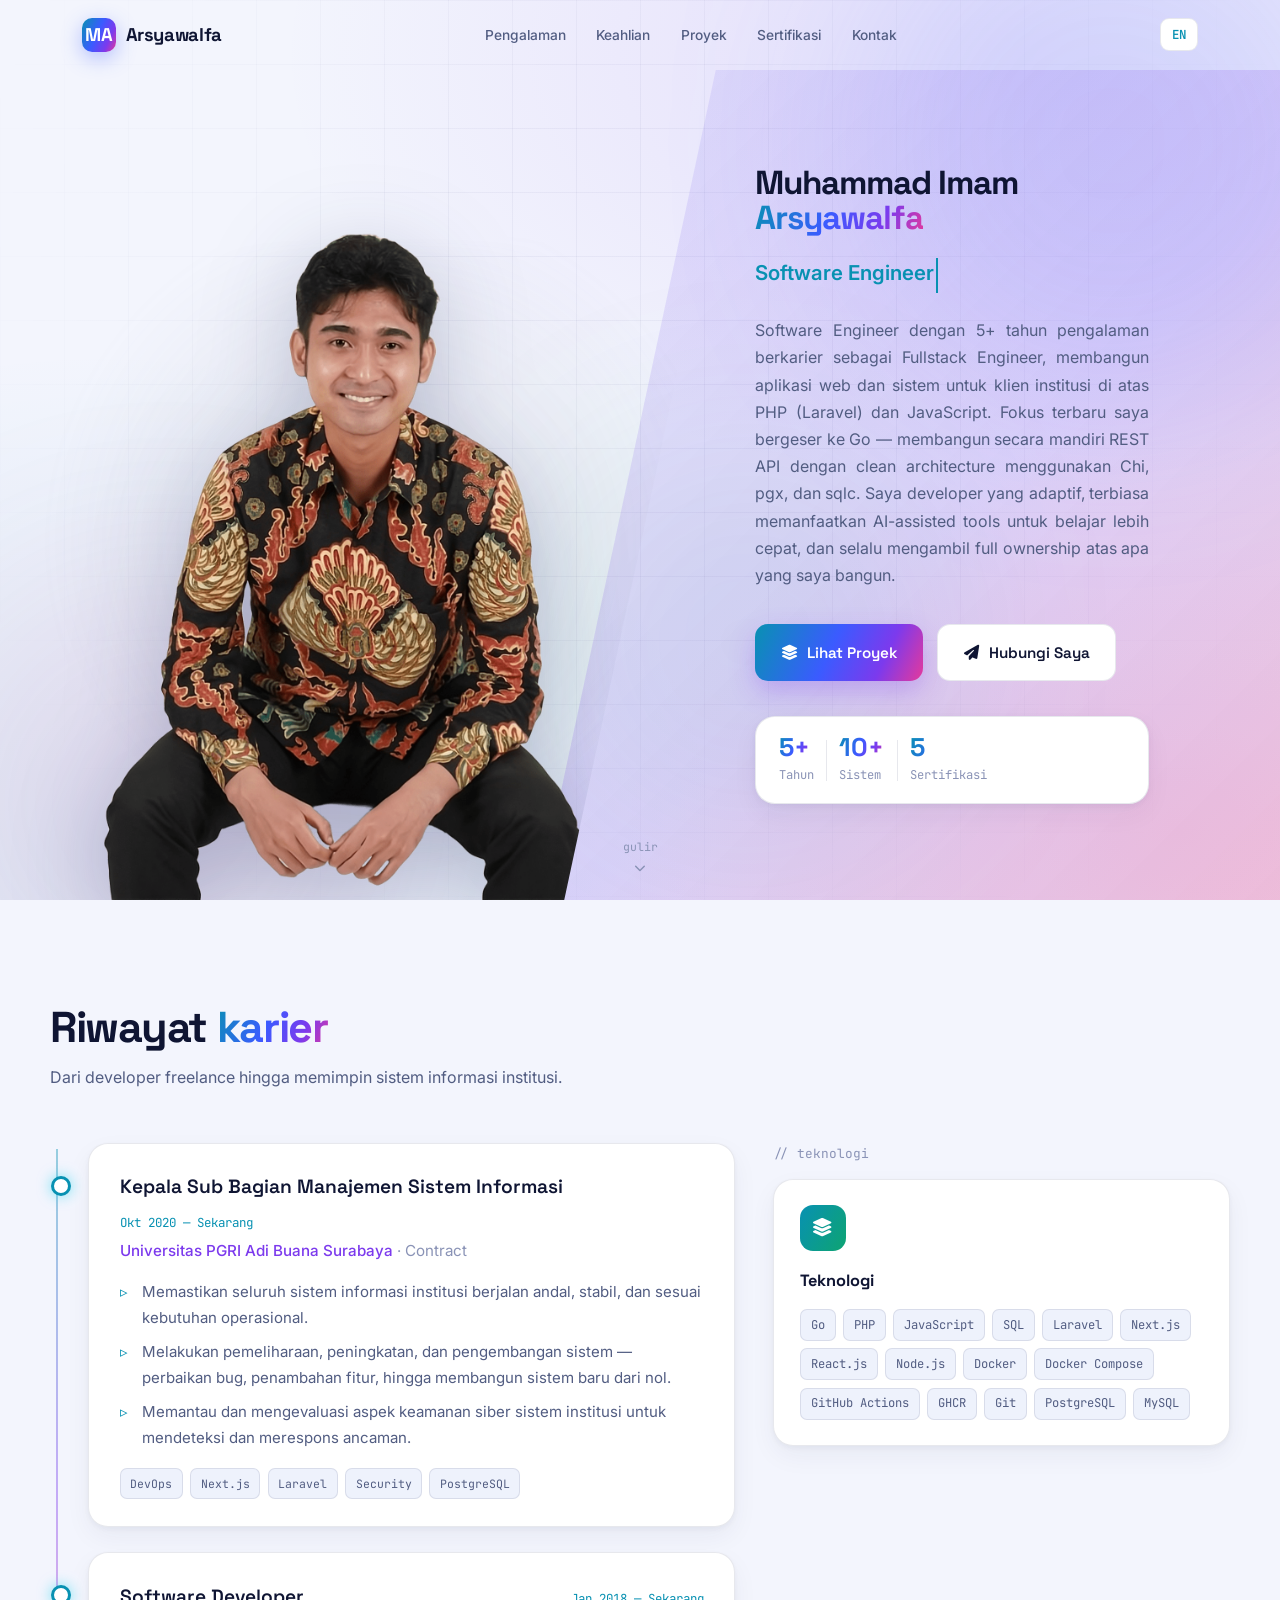
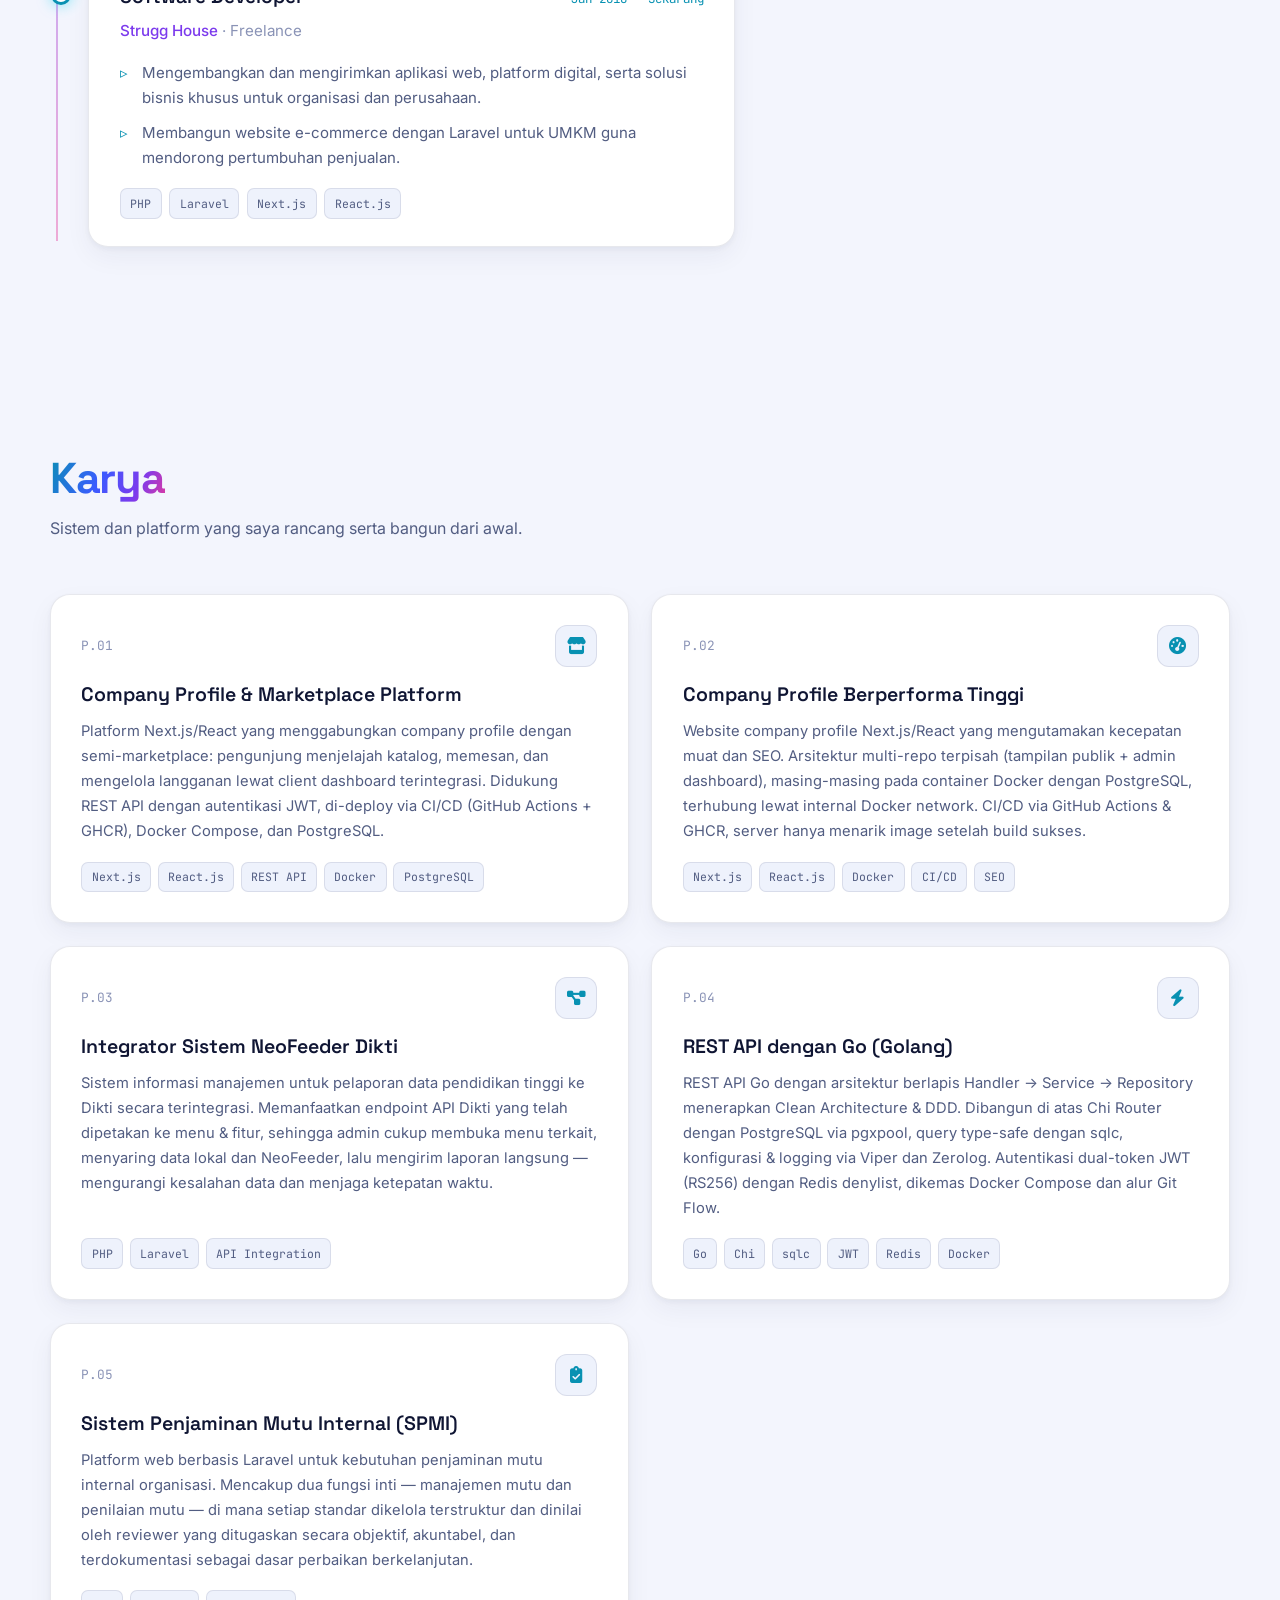
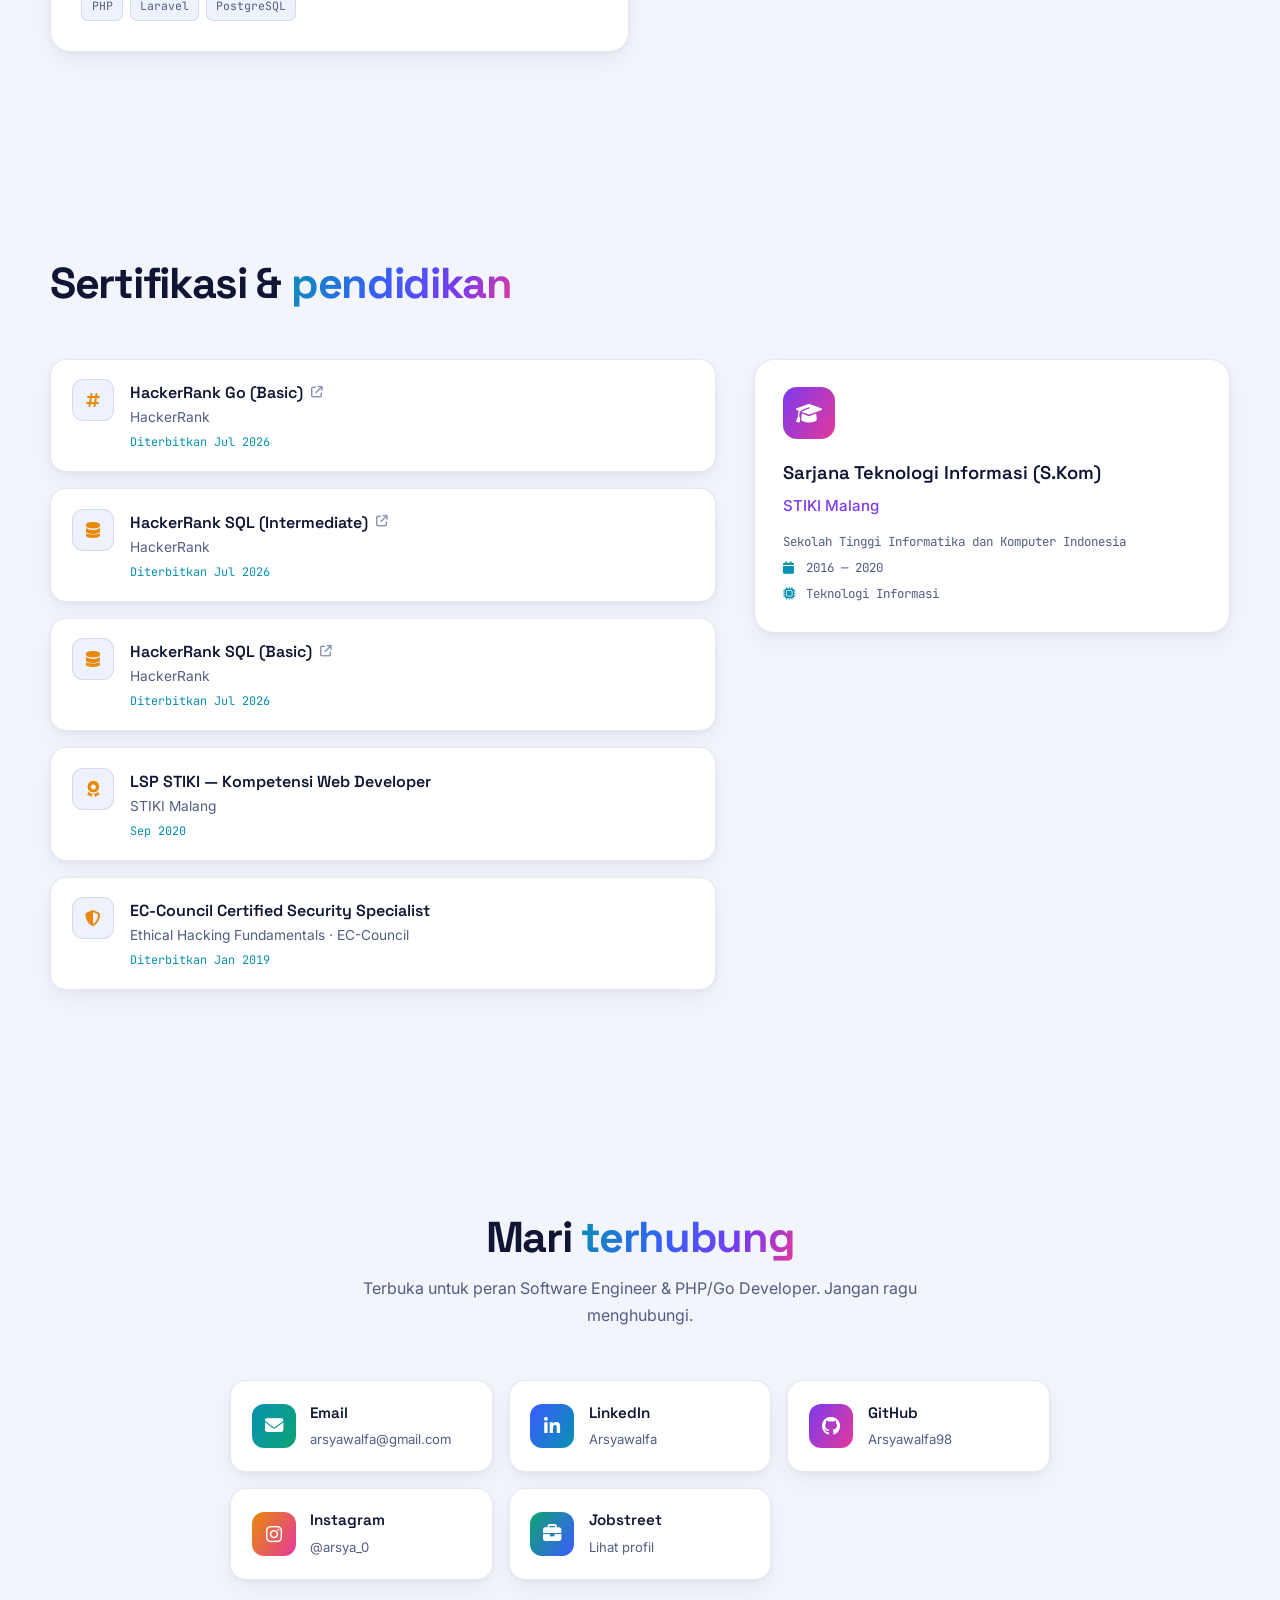
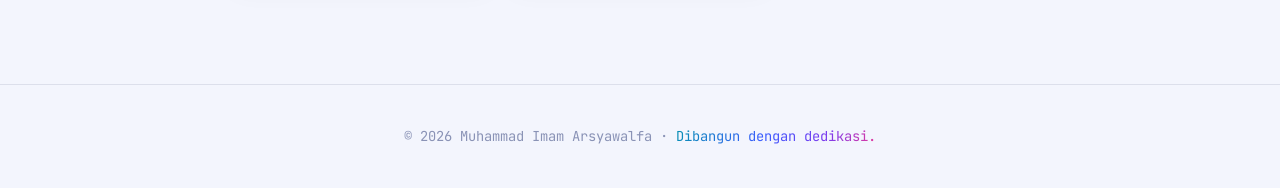
==== index.html @ f2183a97 "Ganti hero jadi diagonal choice-selector (foto/tulisan) Desktop: split diagonal statis foto kiri & t" ====
<!DOCTYPE html>
<html lang="id">
<head>
<script src="assets/js/main.js"></script>
<meta charset="UTF-8">
<meta name="viewport" content="width=device-width, initial-scale=1.0">
<title>Muhammad Imam Arsyawalfa — Software Engineer</title>
<meta name="description" content="Muhammad Imam Arsyawalfa — Software Engineer. Building scalable web applications with Go, Laravel, and Next.js.">
<link rel="preconnect" href="https://fonts.googleapis.com">
<link rel="preconnect" href="https://fonts.gstatic.com" crossorigin>
<link href="https://fonts.googleapis.com/css2?family=Space+Grotesk:wght@400;500;600;700&family=Inter:wght@300;400;500;600;700&family=JetBrains+Mono:wght@400;500;600&display=swap" rel="stylesheet">
<link href="https://cdnjs.cloudflare.com/ajax/libs/font-awesome/6.4.0/css/all.min.css" rel="stylesheet">
<link rel="stylesheet" href="assets/css/style.css">
</head>
<body>
<div class="aurora"><div class="blob a"></div><div class="blob b"></div><div class="blob c"></div></div>
<div class="grid-lines"></div>
<div class="progress" id="progress"></div>

<!-- NAV -->
<nav id="nav">
  <div class="nav-in">
    <a href="#home" class="brand"><span class="mark">MA</span>Arsyawalfa</a>
    <ul class="nav-links" id="navLinks">
      <li><a href="#experience" data-id="Pengalaman" data-en="Experience">Pengalaman</a></li>
      <li><a href="#skills" data-id="Keahlian" data-en="Skills">Keahlian</a></li>
      <li><a href="#projects" data-id="Proyek" data-en="Projects">Proyek</a></li>
      <li><a href="#certs" data-id="Sertifikasi" data-en="Certifications">Sertifikasi</a></li>
      <li><a href="#contact" data-id="Kontak" data-en="Contact">Kontak</a></li>
    </ul>
    <div class="nav-cta">
      <button class="lang" id="langBtn">EN</button>
      <button class="burger" id="burger"><span></span><span></span><span></span></button>
    </div>
  </div>
</nav>

<!-- HERO -->
<header class="hero" id="home">
  <div class="hero-selector" id="heroSelector">
    <section class="hero-choice hero-choice-a" data-index="0" tabindex="0" aria-label="Foto profil">
      <span class="hero-spot" aria-hidden="true"></span>
      <div class="hero-choice-content hero-choice-content--photo">
        <img src="assets/img/Display(3).png" alt="Muhammad Imam Arsyawalfa">
      </div>
      <span class="hero-corner-label" aria-hidden="true"><i class="fas fa-image"></i></span>
    </section>
    <section class="hero-choice hero-choice-b" data-index="1" tabindex="0" aria-label="Tentang saya">
      <div class="hero-choice-content">
        <h1>Muhammad Imam <span class="g">Arsyawalfa</span></h1>
        <div class="role-line"><span id="typed" class="typed"></span><span class="caret">&nbsp;</span></div>
        <p class="hero-desc" data-id="Software Engineer dengan 5+ tahun pengalaman berkarier sebagai Fullstack Engineer, membangun aplikasi web dan sistem untuk klien institusi di atas PHP (Laravel) dan JavaScript. Fokus terbaru saya bergeser ke Go — membangun secara mandiri REST API dengan clean architecture menggunakan Chi, pgx, dan sqlc. Saya developer yang adaptif, terbiasa memanfaatkan AI-assisted tools untuk belajar lebih cepat, dan selalu mengambil full ownership atas apa yang saya bangun." data-en="Software Engineer with 5+ years building my career as a Fullstack Engineer, delivering web applications and systems for institutional clients on PHP (Laravel) and JavaScript. My recent focus has shifted toward Go — independently building REST APIs with clean architecture using Chi, pgx, and sqlc. I&#39;m an adaptable developer who uses AI-assisted tools to learn faster, and always takes full ownership of what I build.">Software Engineer dengan 5+ tahun pengalaman berkarier sebagai Fullstack Engineer, membangun aplikasi web dan sistem untuk klien institusi di atas PHP (Laravel) dan JavaScript. Fokus terbaru saya bergeser ke Go — membangun secara mandiri REST API dengan clean architecture menggunakan Chi, pgx, dan sqlc. Saya developer yang adaptif, terbiasa memanfaatkan AI-assisted tools untuk belajar lebih cepat, dan selalu mengambil full ownership atas apa yang saya bangun.</p>
        <div class="cta-row">
          <a href="#projects" class="btn btn-primary"><i class="fas fa-layer-group"></i><span data-id="Lihat Proyek" data-en="View Projects">Lihat Proyek</span></a>
          <a href="#contact" class="btn btn-ghost"><i class="fas fa-paper-plane"></i><span data-id="Hubungi Saya" data-en="Get in touch">Hubungi Saya</span></a>
        </div>
        <div class="hero-stats">
          <div class="hs"><b>5+</b><span data-id="Tahun" data-en="Years">Tahun</span></div>
          <div class="hs"><b>10+</b><span data-id="Sistem" data-en="Systems">Sistem</span></div>
          <div class="hs"><b>5</b><span data-id="Sertifikasi" data-en="Certs">Sertifikasi</span></div>
        </div>
      </div>
      <span class="hero-corner-label" aria-hidden="true"><i class="fas fa-user"></i></span>
    </section>
  </div>
  <a href="#experience" class="scroll-cue"><span data-id="gulir" data-en="scroll">gulir</span><i class="fas fa-chevron-down"></i></a>
</header>

<!-- EXPERIENCE -->
<section class="section wrap" id="experience">
  <div class="reveal">
    <!-- <span class="eyebrow" data-id="01 — Pengalaman" data-en="01 — Experience">01 — Pengalaman</span> -->
    <div class="sec-head"><h2 data-id="Riwayat <span class='g'>karier</span>" data-en="Career <span class='g'>history</span>">Riwayat <span class="g">karier</span></h2><p data-id="Dari developer freelance hingga memimpin sistem informasi institusi." data-en="From freelance developer to leading institutional information systems.">Dari developer freelance hingga memimpin sistem informasi institusi.</p></div>
  </div>
  <div class="exp-grid">
    <div class="timeline reveal">
      <div class="tl-item">
        <div class="tl-top">
          <div class="tl-role" data-id="Kepala Sub Bagian Manajemen Sistem Informasi" data-en="Head of Management Information Systems">Kepala Sub Bagian Manajemen Sistem Informasi</div>
          <div class="tl-date"><span data-id="Okt 2020" data-en="Oct 2020">Okt 2020</span> — <span data-id="Sekarang" data-en="Present">Sekarang</span></div>
        </div>
        <div class="tl-org">Universitas PGRI Adi Buana Surabaya <span class="type">· Contract</span></div>
        <ul class="tl-list">
          <li data-id="Memastikan seluruh sistem informasi institusi berjalan andal, stabil, dan sesuai kebutuhan operasional." data-en="Ensure all institutional information systems run reliably, stably, and in line with operational needs.">Memastikan seluruh sistem informasi institusi berjalan andal, stabil, dan sesuai kebutuhan operasional.</li>
          <li data-id="Melakukan pemeliharaan, peningkatan, dan pengembangan sistem — perbaikan bug, penambahan fitur, hingga membangun sistem baru dari nol." data-en="Maintain, enhance, and develop systems — bug fixing, feature additions, and building new systems from scratch.">Melakukan pemeliharaan, peningkatan, dan pengembangan sistem — perbaikan bug, penambahan fitur, hingga membangun sistem baru dari nol.</li>
          <li data-id="Memantau dan mengevaluasi aspek keamanan siber sistem institusi untuk mendeteksi dan merespons ancaman." data-en="Monitor and evaluate the cybersecurity of institutional systems to detect and respond to threats.">Memantau dan mengevaluasi aspek keamanan siber sistem institusi untuk mendeteksi dan merespons ancaman.</li>
        </ul>
        <div class="tl-tags"><span>DevOps</span><span>Next.js</span><span>Laravel</span><span>Security</span><span>PostgreSQL</span></div>
      </div>
      <div class="tl-item">
        <div class="tl-top">
          <div class="tl-role" data-id="Software Developer" data-en="Software Developer">Software Developer</div>
          <div class="tl-date">Jan 2018 — <span data-id="Sekarang" data-en="Present">Sekarang</span></div>
        </div>
        <div class="tl-org">Strugg House <span class="type">· Freelance</span></div>
        <ul class="tl-list">
          <li data-id="Mengembangkan dan mengirimkan aplikasi web, platform digital, serta solusi bisnis khusus untuk organisasi dan perusahaan." data-en="Develop and deliver web applications, digital platforms, and custom business solutions for organizations and businesses.">Mengembangkan dan mengirimkan aplikasi web, platform digital, serta solusi bisnis khusus untuk organisasi dan perusahaan.</li>
          <li data-id="Membangun website e-commerce dengan Laravel untuk UMKM guna mendorong pertumbuhan penjualan." data-en="Built an e-commerce website with Laravel for MSMEs (UMKM) to boost sales growth.">Membangun website e-commerce dengan Laravel untuk UMKM guna mendorong pertumbuhan penjualan.</li>
        </ul>
        <div class="tl-tags"><span>PHP</span><span>Laravel</span><span>Next.js</span><span>React.js</span></div>
      </div>
    </div>
    <div class="skills-col reveal" id="skills">
      <div class="focus-title mono" data-id="// teknologi" data-en="// technology">// teknologi</div>
      <div class="skill-card">
        <div class="sc-ico c1"><i class="fas fa-layer-group"></i></div>
        <h4 data-id="Teknologi" data-en="Technology">Teknologi</h4>
        <div class="items"><span>Go</span><span>PHP</span><span>JavaScript</span><span>SQL</span><span>Laravel</span><span>Next.js</span><span>React.js</span><span>Node.js</span><span>Docker</span><span>Docker Compose</span><span>GitHub Actions</span><span>GHCR</span><span>Git</span><span>PostgreSQL</span><span>MySQL</span></div>
      </div>
    </div>
  </div>
</section>

<!-- PROJECTS -->
<section class="section wrap" id="projects">
  <div class="reveal">
    <!-- <span class="eyebrow" data-id="02 — Proyek" data-en="02 — Projects">02 — Proyek</span> -->
    <div class="sec-head"><h2 data-id="<span class='g'>Karya</span>" data-en="<span class='g'>Work</span>"><span class="g">Karya</span></h2><p data-id="Sistem dan platform yang saya rancang serta bangun dari awal." data-en="Systems and platforms I've architected and built from the ground up.">Sistem dan platform yang saya rancang serta bangun dari awal.</p></div>
  </div>
  <div class="proj-grid reveal">
    <article class="proj">
      <div class="proj-head"><span class="proj-idx">P.01</span><div class="proj-ico"><i class="fas fa-store"></i></div></div>
      <h3 data-id="Company Profile &amp; Marketplace Platform" data-en="Company Profile &amp; Marketplace Platform">Company Profile &amp; Marketplace Platform</h3>
      <p data-id="Platform Next.js/React yang menggabungkan company profile dengan semi-marketplace: pengunjung menjelajah katalog, memesan, dan mengelola langganan lewat client dashboard terintegrasi. Didukung REST API dengan autentikasi JWT, di-deploy via CI/CD (GitHub Actions + GHCR), Docker Compose, dan PostgreSQL." data-en="A Next.js/React platform blending a company profile with a semi-marketplace: visitors browse catalogs, place orders, and manage subscriptions via an integrated client dashboard. Powered by a REST API with JWT auth, deployed through CI/CD (GitHub Actions + GHCR), Docker Compose, and PostgreSQL.">Platform Next.js/React yang menggabungkan company profile dengan semi-marketplace: pengunjung menjelajah katalog, memesan, dan mengelola langganan lewat client dashboard terintegrasi. Didukung REST API dengan autentikasi JWT, di-deploy via CI/CD (GitHub Actions + GHCR), Docker Compose, dan PostgreSQL.</p>
      <div class="proj-tags"><span>Next.js</span><span>React.js</span><span>REST API</span><span>Docker</span><span>PostgreSQL</span></div>
    </article>
    <article class="proj">
      <div class="proj-head"><span class="proj-idx">P.02</span><div class="proj-ico"><i class="fas fa-gauge-high"></i></div></div>
      <h3 data-id="Company Profile Berperforma Tinggi" data-en="High-Performance Company Profile">Company Profile Berperforma Tinggi</h3>
      <p data-id="Website company profile Next.js/React yang mengutamakan kecepatan muat dan SEO. Arsitektur multi-repo terpisah (tampilan publik + admin dashboard), masing-masing pada container Docker dengan PostgreSQL, terhubung lewat internal Docker network. CI/CD via GitHub Actions & GHCR, server hanya menarik image setelah build sukses." data-en="A Next.js/React company profile focused on load speed and SEO. A decoupled multi-repo architecture (public site + admin dashboard), each on its own Docker container with PostgreSQL, linked through an internal Docker network. CI/CD via GitHub Actions & GHCR — the server only pulls the image once the build succeeds.">Website company profile Next.js/React yang mengutamakan kecepatan muat dan SEO. Arsitektur multi-repo terpisah (tampilan publik + admin dashboard), masing-masing pada container Docker dengan PostgreSQL, terhubung lewat internal Docker network. CI/CD via GitHub Actions & GHCR, server hanya menarik image setelah build sukses.</p>
      <div class="proj-tags"><span>Next.js</span><span>React.js</span><span>Docker</span><span>CI/CD</span><span>SEO</span></div>
    </article>
    <article class="proj">
      <div class="proj-head"><span class="proj-idx">P.03</span><div class="proj-ico"><i class="fas fa-diagram-project"></i></div></div>
      <h3 data-id="Integrator Sistem NeoFeeder Dikti" data-en="NeoFeeder Dikti Integrator System">Integrator Sistem NeoFeeder Dikti</h3>
      <p data-id="Sistem informasi manajemen untuk pelaporan data pendidikan tinggi ke Dikti secara terintegrasi. Memanfaatkan endpoint API Dikti yang telah dipetakan ke menu & fitur, sehingga admin cukup membuka menu terkait, menyaring data lokal dan NeoFeeder, lalu mengirim laporan langsung — mengurangi kesalahan data dan menjaga ketepatan waktu." data-en="A management information system for reporting higher-education data to Dikti in an integrated way. It maps Dikti's API endpoints to menus & features, so admins simply open the relevant menu, filter local and NeoFeeder data, and submit reports directly — reducing data errors and keeping submissions on time.">Sistem informasi manajemen untuk pelaporan data pendidikan tinggi ke Dikti secara terintegrasi. Memanfaatkan endpoint API Dikti yang telah dipetakan ke menu & fitur, sehingga admin cukup membuka menu terkait, menyaring data lokal dan NeoFeeder, lalu mengirim laporan langsung — mengurangi kesalahan data dan menjaga ketepatan waktu.</p>
      <div class="proj-tags"><span>PHP</span><span>Laravel</span><span>API Integration</span></div>
    </article>
    <article class="proj">
      <div class="proj-head"><span class="proj-idx">P.04</span><div class="proj-ico"><i class="fas fa-bolt"></i></div></div>
      <h3 data-id="REST API dengan Go (Golang)" data-en="Go REST API — Clean Architecture">REST API dengan Go (Golang)</h3>
      <p data-id="REST API Go dengan arsitektur berlapis Handler → Service → Repository menerapkan Clean Architecture & DDD. Dibangun di atas Chi Router dengan PostgreSQL via pgxpool, query type-safe dengan sqlc, konfigurasi & logging via Viper dan Zerolog. Autentikasi dual-token JWT (RS256) dengan Redis denylist, dikemas Docker Compose dan alur Git Flow." data-en="A Go REST API with a layered Handler → Service → Repository design applying Clean Architecture & DDD. Built on Chi Router with PostgreSQL via pgxpool, type-safe queries with sqlc, config & logging through Viper and Zerolog. Dual-token JWT (RS256) auth with a Redis denylist, containerized with Docker Compose and a structured Git Flow.">REST API Go dengan arsitektur berlapis Handler → Service → Repository menerapkan Clean Architecture & DDD. Dibangun di atas Chi Router dengan PostgreSQL via pgxpool, query type-safe dengan sqlc, konfigurasi & logging via Viper dan Zerolog. Autentikasi dual-token JWT (RS256) dengan Redis denylist, dikemas Docker Compose dan alur Git Flow.</p>
      <div class="proj-tags"><span>Go</span><span>Chi</span><span>sqlc</span><span>JWT</span><span>Redis</span><span>Docker</span></div>
    </article>
    <article class="proj">
      <div class="proj-head"><span class="proj-idx">P.05</span><div class="proj-ico"><i class="fas fa-clipboard-check"></i></div></div>
      <h3 data-id="Sistem Penjaminan Mutu Internal (SPMI)" data-en="Internal Quality Assurance System">Sistem Penjaminan Mutu Internal (SPMI)</h3>
      <p data-id="Platform web berbasis Laravel untuk kebutuhan penjaminan mutu internal organisasi. Mencakup dua fungsi inti — manajemen mutu dan penilaian mutu — di mana setiap standar dikelola terstruktur dan dinilai oleh reviewer yang ditugaskan secara objektif, akuntabel, dan terdokumentasi sebagai dasar perbaikan berkelanjutan." data-en="A Laravel web platform for internal quality assurance within an organization. It covers two core functions — quality management and quality assessment — where each standard is managed in a structured way and scored by assigned reviewers objectively, accountably, and with full documentation as a basis for continuous improvement.">Platform web berbasis Laravel untuk kebutuhan penjaminan mutu internal organisasi. Mencakup dua fungsi inti — manajemen mutu dan penilaian mutu — di mana setiap standar dikelola terstruktur dan dinilai oleh reviewer yang ditugaskan secara objektif, akuntabel, dan terdokumentasi sebagai dasar perbaikan berkelanjutan.</p>
      <div class="proj-tags"><span>PHP</span><span>Laravel</span><span>PostgreSQL</span></div>
    </article>
  </div>
</section>

<!-- CERTS + EDUCATION -->
<section class="section wrap" id="certs">
  <div class="reveal">
    <!-- <span class="eyebrow" data-id="03 — Kredensial" data-en="03 — Credentials">03 — Kredensial</span> -->
    <div class="sec-head"><h2 data-id="Sertifikasi &amp; <span class='g'>pendidikan</span>" data-en="Certifications &amp; <span class='g'>education</span>">Sertifikasi &amp; <span class="g">pendidikan</span></h2></div>
  </div>
  <div class="two-col">
    <div class="reveal">
      <a class="cert" href="https://www.hackerrank.com/certificates/ff333a0bbe60" target="_blank" rel="noopener">
        <div class="cert-ico"><i class="fas fa-hashtag"></i></div>
        <div><h4>HackerRank Go (Basic) <i class="fas fa-arrow-up-right-from-square ext"></i></h4><div class="issuer">HackerRank</div><div class="date" data-id="Diterbitkan Jul 2026" data-en="Issued Jul 2026">Diterbitkan Jul 2026</div></div>
      </a>
      <a class="cert" href="https://www.hackerrank.com/certificates/f0166dba2e8c" target="_blank" rel="noopener">
        <div class="cert-ico"><i class="fas fa-database"></i></div>
        <div><h4>HackerRank SQL (Intermediate) <i class="fas fa-arrow-up-right-from-square ext"></i></h4><div class="issuer">HackerRank</div><div class="date" data-id="Diterbitkan Jul 2026" data-en="Issued Jul 2026">Diterbitkan Jul 2026</div></div>
      </a>
      <a class="cert" href="https://www.hackerrank.com/certificates/9d91fc181515" target="_blank" rel="noopener">
        <div class="cert-ico"><i class="fas fa-database"></i></div>
        <div><h4>HackerRank SQL (Basic) <i class="fas fa-arrow-up-right-from-square ext"></i></h4><div class="issuer">HackerRank</div><div class="date" data-id="Diterbitkan Jul 2026" data-en="Issued Jul 2026">Diterbitkan Jul 2026</div></div>
      </a>
      <div class="cert cert-static">
        <div class="cert-ico"><i class="fas fa-award"></i></div>
        <div><h4 data-id="LSP STIKI — Kompetensi Web Developer" data-en="LSP STIKI — Web Developer Competency">LSP STIKI — Kompetensi Web Developer</h4><div class="issuer">STIKI Malang</div><div class="date">Sep 2020</div></div>
      </div>
      <div class="cert cert-static">
        <div class="cert-ico"><i class="fas fa-shield-halved"></i></div>
        <div><h4>EC-Council Certified Security Specialist</h4><div class="issuer" data-id="Ethical Hacking Fundamentals · EC-Council" data-en="Ethical Hacking Fundamentals · EC-Council">Ethical Hacking Fundamentals · EC-Council</div><div class="date" data-id="Diterbitkan Jan 2019" data-en="Issued Jan 2019">Diterbitkan Jan 2019</div></div>
      </div>
    </div>
    <div class="reveal">
      <div class="edu-card">
        <div class="cap"><i class="fas fa-graduation-cap"></i></div>
        <h4 data-id="Sarjana Teknologi Informasi (S.Kom)" data-en="Bachelor of Information Technology (S.Kom)">Sarjana Teknologi Informasi (S.Kom)</h4>
        <div class="school">STIKI Malang</div>
        <div class="meta">
          <span data-id="Sekolah Tinggi Informatika dan Komputer Indonesia" data-en="Sekolah Tinggi Informatika dan Komputer Indonesia">Sekolah Tinggi Informatika dan Komputer Indonesia</span>
          <span><i class="fas fa-calendar"></i> 2016 — 2020</span>
          <span><i class="fas fa-microchip"></i> <span data-id="Teknologi Informasi" data-en="Information Technology">Teknologi Informasi</span></span>
        </div>
      </div>
    </div>
  </div>
</section>

<!-- CONTACT -->
<section class="section wrap contact" id="contact">
  <div class="reveal">
    <!-- <span class="eyebrow eyebrow-center" data-id="04 — Kontak" data-en="04 — Contact">04 — Kontak</span> -->
    <div class="sec-head sec-head-center">
      <h2 data-id="Mari <span class='g'>terhubung</span>" data-en="Let&#39;s <span class='g'>connect</span>">Mari <span class="g">terhubung</span></h2>
      <p data-id="Terbuka untuk peran Software Engineer & PHP/Go Developer. Jangan ragu menghubungi." data-en="Open to Software Engineer & PHP/Go Developer roles. Feel free to reach out.">Terbuka untuk peran Software Engineer & PHP/Go Developer. Jangan ragu menghubungi.</p>
    </div>
  </div>
  <div class="contact-grid reveal">
    <a class="cbtn em" href="mailto:arsyawalfa@gmail.com"><div class="ci"><i class="fas fa-envelope"></i></div><div><h4>Email</h4><span>arsyawalfa@gmail.com</span></div></a>
    <a class="cbtn li" href="https://id.linkedin.com/in/muhammad-imam-arsyawalfa-4062713a5" target="_blank" rel="noopener"><div class="ci"><i class="fab fa-linkedin-in"></i></div><div><h4>LinkedIn</h4><span>Arsyawalfa</span></div></a>
    <a class="cbtn gh" href="https://github.com/Arsyawalfa98" target="_blank" rel="noopener"><div class="ci"><i class="fab fa-github"></i></div><div><h4>GitHub</h4><span>Arsyawalfa98</span></div></a>
    <a class="cbtn ig" href="https://instagram.com/arsya_0" target="_blank" rel="noopener"><div class="ci"><i class="fab fa-instagram"></i></div><div><h4>Instagram</h4><span>@arsya_0</span></div></a>
    <a class="cbtn js" href="https://id.jobstreet.com/profiles/muhammadimam-arsyawalfa-rq7cnzzNZt" target="_blank" rel="noopener"><div class="ci"><i class="fas fa-briefcase"></i></div><div><h4>Jobstreet</h4><span data-id="Lihat profil" data-en="View profile">Lihat profil</span></div></a>
  </div>
</section>

<footer>
  <div class="wrap"><p>© 2026 Muhammad Imam Arsyawalfa · <span class="g" data-id="Dibangun dengan dedikasi." data-en="Built with dedication.">Dibangun dengan dedikasi.</span></p></div>
</footer>

<a href="#home" class="top" id="toTop"><i class="fas fa-arrow-up"></i></a>

</body>
</html>
---- assets/css/style.css ----
*{margin:0;padding:0;box-sizing:border-box}

:root{
  --void:#f3f5fd;        /* page base (soft light) */
  --deep:#ffffff;
  --panel:#ffffff;       /* cards */
  --panel-2:#eef2fc;     /* chips / soft fills */
  --line:rgba(23,32,84,.10);
  --cyan:#0891b2;
  --blue:#3b5bff;
  --violet:#7c3aed;
  --magenta:#e5399b;
  --mint:#0ea472;
  --amber:#e8890c;
  --text:#0f1533;        /* ink */
  --muted:#525d82;
  --dim:#8a93b6;
  --grad:linear-gradient(115deg,var(--cyan),var(--blue) 45%,var(--violet) 75%,var(--magenta));
  --grad-2:linear-gradient(120deg,var(--violet),var(--magenta));
  --grad-3:linear-gradient(120deg,var(--cyan),var(--mint));
  --radius:20px;
  --shadow-sm:0 2px 6px rgba(23,32,84,.05),0 10px 26px rgba(23,32,84,.05);
}
/* soft lift for cards on light bg */
.stat-card,.skill-card,.proj,.cert,.edu-card,.tl-item,.lang-box,.cbtn{box-shadow:var(--shadow-sm)}

html{scroll-behavior:smooth}
body{
  font-family:'Inter',-apple-system,BlinkMacSystemFont,sans-serif;
  background:var(--void);
  color:var(--text);
  line-height:1.7;
  overflow-x:hidden;
  -webkit-font-smoothing:antialiased;
}
::selection{background:rgba(124,58,237,.20);color:var(--text)}

.mono{font-family:'JetBrains Mono',monospace}
a{color:inherit}

/* ---------- Aurora background ---------- */
.aurora{position:fixed;inset:0;z-index:-2;overflow:hidden;background:
  radial-gradient(1200px 700px at 80% 6%, rgba(124,58,237,.13), transparent 62%),
  radial-gradient(1000px 800px at 8% 94%, rgba(8,145,178,.11), transparent 62%),
  radial-gradient(900px 640px at 92% 92%, rgba(229,57,155,.10), transparent 62%),
  var(--void);}
.blob{position:absolute;border-radius:50%;filter:blur(100px);opacity:.5;animation:drift 26s ease-in-out infinite}
.blob.a{width:540px;height:540px;background:rgba(99,140,255,.28);top:-14%;right:-8%}
.blob.b{width:480px;height:480px;background:rgba(229,57,155,.20);bottom:-16%;left:-6%;animation-delay:-9s;animation-duration:32s}
.blob.c{width:420px;height:420px;background:rgba(14,164,114,.16);top:48%;left:42%;animation-delay:-16s;animation-duration:30s}
@keyframes drift{0%,100%{transform:translate(0,0) scale(1)}33%{transform:translate(40px,-60px) scale(1.08)}66%{transform:translate(-30px,40px) scale(.94)}}
.grid-lines{position:fixed;inset:0;z-index:-1;
  background-image:linear-gradient(rgba(30,41,99,.045) 1px,transparent 1px),linear-gradient(90deg,rgba(30,41,99,.045) 1px,transparent 1px);
  background-size:64px 64px;
  mask-image:radial-gradient(circle at 50% 40%,#000 30%,transparent 85%);
  -webkit-mask-image:radial-gradient(circle at 50% 40%,#000 30%,transparent 85%);}

/* ---------- Scroll progress ---------- */
.progress{position:fixed;top:0;left:0;height:2px;width:0;background:var(--grad);z-index:9999;box-shadow:0 0 12px rgba(59,91,255,.45)}

/* ---------- Nav ---------- */
nav{position:fixed;top:0;width:100%;z-index:1000;padding:1.1rem 0;transition:all .4s ease}
nav.scrolled{padding:.6rem 0;background:transparent;backdrop-filter:blur(18px);-webkit-backdrop-filter:blur(18px);border-bottom:1px solid rgba(255,255,255,.08);box-shadow:none}
.nav-in{max-width:1180px;margin:0 auto;padding:0 2rem;display:flex;align-items:center;justify-content:space-between}
.brand{display:flex;align-items:center;gap:.6rem;font-family:'Space Grotesk';font-weight:700;font-size:1.15rem;letter-spacing:-.02em;text-decoration:none}
.brand .mark{width:34px;height:34px;border-radius:10px;background:var(--grad);display:grid;place-items:center;color:#fff;font-weight:700;box-shadow:0 6px 20px rgba(59,91,255,.35)}
.nav-links{display:flex;list-style:none;gap:.2rem;align-items:center}
.nav-links a{color:var(--muted);text-decoration:none;font-size:.86rem;font-weight:500;padding:.5rem .85rem;border-radius:9px;transition:.25s;position:relative}
.nav-links a:hover{color:var(--text);background:var(--panel-2)}
.nav-links a.active{color:var(--text)}
.nav-links a.active::after{content:"";position:absolute;left:.85rem;right:.85rem;bottom:.28rem;height:2px;background:var(--grad);border-radius:2px}
.nav-cta{display:flex;align-items:center;gap:.6rem}
.lang{font-family:'JetBrains Mono';background:var(--panel);border:1px solid var(--line);color:var(--cyan);padding:.42rem .7rem;border-radius:9px;cursor:pointer;font-size:.78rem;font-weight:600;transition:.25s}
.lang:hover{border-color:var(--cyan);box-shadow:0 0 18px rgba(34,211,238,.25)}
.burger{display:none;flex-direction:column;gap:5px;cursor:pointer;padding:6px;background:none;border:none}
.burger span{width:22px;height:2px;background:var(--text);border-radius:2px;transition:.3s}
.burger.open span:nth-child(1){transform:translateY(7px) rotate(45deg)}
.burger.open span:nth-child(2){opacity:0}
.burger.open span:nth-child(3){transform:translateY(-7px) rotate(-45deg)}

/* ---------- Layout helpers ---------- */
.wrap{max-width:1180px;margin:0 auto;padding:0 2rem}
.section{padding:6.5rem 0;position:relative}
.eyebrow{font-family:'JetBrains Mono';font-size:.82rem;letter-spacing:.05em;color:var(--cyan);display:inline-flex;align-items:center;gap:.5rem;margin-bottom:1rem}
.eyebrow::before{content:"//";color:var(--violet)}
.sec-head{margin-bottom:3.2rem;max-width:620px}
.sec-head h2{font-family:'Space Grotesk';font-size:clamp(1.9rem,4.2vw,2.7rem);font-weight:700;letter-spacing:-.03em;line-height:1.1}
.sec-head h2 .g{background:var(--grad);-webkit-background-clip:text;background-clip:text;-webkit-text-fill-color:transparent}
.sec-head p{color:var(--muted);margin-top:.8rem;font-size:1rem}

/* ---------- Hero (diagonal choice selector) ---------- */
.hero{min-height:100vh;position:relative;overflow:hidden}
.hero-selector{position:relative;width:100%;min-height:100vh;overflow:hidden;isolation:isolate}
.hero-choice{position:absolute;top:70px;bottom:0;width:58%;display:flex;align-items:center;overflow:hidden;transition:width .65s cubic-bezier(.22,1,.36,1),filter .5s ease,opacity .5s ease}
.hero-choice-a{left:0;z-index:2;justify-content:flex-start;align-items:flex-end;padding:0 8% 0 5%;background:transparent;clip-path:polygon(0 0,100% 0,76% 100%,0 100%);transform:translateX(-100%);animation:heroEnterLeft .9s .12s cubic-bezier(.22,1,.36,1) forwards}
.hero-choice-b{right:0;z-index:1;justify-content:flex-start;padding-left:17vw;padding-right:clamp(28px,6vw,90px);background:linear-gradient(135deg,rgba(99,102,241,.10) 0%,rgba(124,58,237,.18) 55%,rgba(219,39,119,.22) 100%);clip-path:polygon(24% 0,100% 0,100% 100%,0 100%);transform:translateX(100%);animation:heroEnterRight .9s .12s cubic-bezier(.22,1,.36,1) forwards}
@keyframes heroEnterLeft{to{transform:translateX(0)}}
@keyframes heroEnterRight{to{transform:translateX(0)}}
@media(prefers-reduced-motion:reduce){.hero-choice-a,.hero-choice-b{animation:none;transform:none}}

.hero-choice-content{position:relative;z-index:2}
.hero-choice-content--photo{width:100%;height:100%;display:flex;align-items:flex-end;justify-content:center}
.hero-choice-content--photo img{position:relative;z-index:2;height:auto;max-height:76vh;width:auto;max-width:100%;object-fit:contain;object-position:bottom;filter:drop-shadow(0 22px 45px rgba(23,32,84,.25))}
.hero-spot{position:absolute;left:6%;bottom:1%;width:88%;height:78%;z-index:0;pointer-events:none;background:radial-gradient(circle at 52% 46%,rgba(140,143,160,.14),rgba(140,143,160,.06) 46%,transparent 70%);filter:blur(8px);animation:glowPulse 7s ease-in-out infinite}
@keyframes glowPulse{50%{opacity:.72;transform:scale(1.03)}}

.hero-choice-b .hero-choice-content{width:min(560px,88%)}
.hero h1{font-family:'Space Grotesk';font-size:clamp(1.7rem,2.6vw,2.7rem);font-weight:700;line-height:1.05;letter-spacing:-.03em;margin-bottom:1.3rem;color:var(--text)}
.hero h1 .g{background:var(--grad);-webkit-background-clip:text;background-clip:text;-webkit-text-fill-color:transparent}
.role-line{font-size:clamp(1.05rem,1.6vw,1.3rem);font-weight:500;color:var(--text);margin-bottom:1.5rem;min-height:1.6em}
.typed{color:var(--cyan);font-weight:600}
.caret{display:inline-block;width:2px;background:var(--cyan);margin-left:2px;animation:blink 1s step-end infinite;vertical-align:-2px}
@keyframes blink{50%{opacity:0}}
.hero-desc{color:var(--muted);font-size:1rem;max-width:34rem;margin-bottom:2.2rem;text-align:justify;text-justify:inter-word}
.cta-row{display:flex;gap:.9rem;flex-wrap:wrap;margin-bottom:2.2rem}
.btn{font-family:'Space Grotesk';padding:.9rem 1.6rem;border-radius:13px;text-decoration:none;font-weight:600;font-size:.95rem;display:inline-flex;align-items:center;gap:.6rem;transition:.28s;cursor:pointer;border:none}
.btn-primary{background:var(--grad);color:#fff;box-shadow:0 10px 26px rgba(124,58,237,.28)}
.btn-primary:hover{transform:translateY(-3px);box-shadow:0 14px 38px rgba(154,107,255,.5)}
.btn-ghost{background:var(--panel);color:var(--text);border:1px solid var(--line)}
.btn-ghost:hover{transform:translateY(-3px);border-color:var(--cyan);box-shadow:0 0 26px rgba(34,211,238,.2)}
.hero-stats{display:flex;gap:1.6rem;flex-wrap:wrap;background:var(--panel);border:1px solid var(--line);box-shadow:var(--shadow-sm);border-radius:var(--radius);padding:1.1rem 1.4rem}
.hs{display:flex;flex-direction:column;position:relative}
.hs+.hs::before{content:"";position:absolute;left:-.8rem;top:10%;bottom:10%;width:1px;background:var(--line)}
.hs b{font-family:'Space Grotesk';font-size:1.6rem;font-weight:700;line-height:1;background:var(--grad);-webkit-background-clip:text;background-clip:text;-webkit-text-fill-color:transparent}
.hs span{font-size:.76rem;color:var(--dim);margin-top:.3rem;font-family:'JetBrains Mono'}

.hero-corner-label{display:none}

.scroll-cue{position:absolute;bottom:1.6rem;left:50%;transform:translateX(-50%);color:var(--dim);font-family:'JetBrains Mono';font-size:.72rem;display:flex;flex-direction:column;align-items:center;gap:.4rem;animation:floatY 2.4s ease-in-out infinite;text-decoration:none;z-index:10}

/* desktop click-to-expand selection */
@media(min-width:769px){
  .hero-selector.has-selection .hero-choice{filter:saturate(.75) brightness(.92);opacity:.75}
  .hero-selector.has-selection .hero-choice.active{width:76%;filter:none;opacity:1;z-index:3}
  .hero-selector.has-selection .hero-choice:not(.active){width:43%;z-index:1}
  .hero-selector.has-selection .hero-choice:not(.active) .hero-choice-content{opacity:.25;transition:opacity .4s ease}
  .hero-selector.has-selection .hero-choice.active .hero-choice-content{transform:scale(1.03)}
  .hero-selector.has-selection .hero-choice-a.active{padding-left:4%}
  .hero-selector.has-selection .hero-choice-b.active{padding-left:20%}
}

/* ---------- About ---------- */
.about-grid{display:grid;grid-template-columns:1.3fr 1fr;gap:3rem;align-items:start}
.about-body p{color:var(--muted);margin-bottom:1.2rem;font-size:1.02rem}
.about-body p .hl{color:var(--text);font-weight:500}
.focus-title{font-family:'JetBrains Mono';font-size:.8rem;color:var(--dim);margin:1.8rem 0 .9rem}
.chips{display:flex;flex-wrap:wrap;gap:.55rem}
.chip{font-size:.82rem;font-family:'JetBrains Mono';padding:.4rem .8rem;border-radius:9px;background:var(--panel);border:1px solid var(--line);color:var(--muted);transition:.25s}
.chip:hover{border-color:var(--violet);color:var(--text);transform:translateY(-2px)}
.stat-cards{display:grid;grid-template-columns:1fr 1fr;gap:1rem}
.stat-card{background:var(--panel);border:1px solid var(--line);border-radius:var(--radius);padding:1.5rem;transition:.3s;position:relative;overflow:hidden}
.stat-card::before{content:"";position:absolute;inset:0;background:var(--grad);opacity:0;transition:.3s}
.stat-card:hover{transform:translateY(-4px);border-color:transparent}
.stat-card:hover::before{opacity:.08}
.stat-card b{font-family:'Space Grotesk';font-size:2.1rem;font-weight:700;background:var(--grad);-webkit-background-clip:text;background-clip:text;-webkit-text-fill-color:transparent;display:block;line-height:1}
.stat-card span{color:var(--muted);font-size:.86rem;margin-top:.4rem;display:block;position:relative}

/* ---------- Experience / Timeline ---------- */
.exp-grid{display:grid;grid-template-columns:1.5fr 1fr;gap:2.4rem;align-items:start}
.skills-col .focus-title{margin-top:0}
.timeline{position:relative;padding-left:2.4rem}
.timeline::before{content:"";position:absolute;left:6px;top:6px;bottom:6px;width:2px;background:linear-gradient(var(--cyan),var(--violet),var(--magenta));opacity:.4}
.tl-item{position:relative;margin-bottom:1.6rem;background:var(--panel);border:1px solid var(--line);border-radius:var(--radius);padding:1.7rem 1.9rem;transition:.3s}
.tl-item:last-child{margin-bottom:0}
.tl-item::before{content:"";position:absolute;left:-2.4rem;top:2rem;width:14px;height:14px;border-radius:50%;background:var(--deep);border:3px solid var(--cyan);box-shadow:0 0 14px rgba(34,211,238,.6);transition:.3s}
.tl-item:hover{transform:translateX(6px);border-color:rgba(154,107,255,.35)}
.tl-item:hover::before{border-color:var(--violet);box-shadow:0 0 16px rgba(154,107,255,.7)}
.tl-top{display:flex;justify-content:space-between;flex-wrap:wrap;gap:.5rem;align-items:baseline;margin-bottom:.3rem}
.tl-role{font-family:'Space Grotesk';font-size:1.2rem;font-weight:600}
.tl-date{font-family:'JetBrains Mono';font-size:.78rem;color:var(--cyan);white-space:nowrap}
.tl-org{color:var(--violet);font-weight:500;font-size:.95rem;margin-bottom:1rem}
.tl-org .type{color:var(--dim);font-weight:400}
.tl-list{list-style:none;display:flex;flex-direction:column;gap:.55rem}
.tl-list li{color:var(--muted);font-size:.94rem;padding-left:1.4rem;position:relative}
.tl-list li::before{content:"▹";position:absolute;left:0;color:var(--cyan)}
.tl-tags{display:flex;flex-wrap:wrap;gap:.45rem;margin-top:1.1rem}
.tl-tags span{font-family:'JetBrains Mono';font-size:.72rem;padding:.28rem .6rem;border-radius:7px;background:var(--panel-2);border:1px solid var(--line);color:var(--muted)}

/* ---------- Skills ---------- */
.skill-groups{display:grid;grid-template-columns:repeat(auto-fit,minmax(240px,1fr));gap:1.2rem}
.skill-card{background:var(--panel);border:1px solid var(--line);border-radius:var(--radius);padding:1.6rem;transition:.3s}
.skill-card:hover{transform:translateY(-5px);border-color:rgba(34,211,238,.3);box-shadow:0 18px 40px rgba(23,32,84,.14)}
.skill-card .sc-ico{width:46px;height:46px;border-radius:13px;display:grid;place-items:center;font-size:1.15rem;margin-bottom:1rem;color:#fff}
.sc-ico.c1{background:var(--grad-3)}.sc-ico.c2{background:var(--grad-2)}.sc-ico.c3{background:linear-gradient(120deg,var(--blue),var(--cyan))}.sc-ico.c4{background:linear-gradient(120deg,var(--amber),var(--magenta))}.sc-ico.c5{background:linear-gradient(120deg,var(--mint),var(--blue))}
.skill-card h4{font-family:'Space Grotesk';font-size:1.02rem;margin-bottom:.85rem}
.skill-card .items{display:flex;flex-wrap:wrap;gap:.45rem}
.skill-card .items span{font-family:'JetBrains Mono';font-size:.76rem;padding:.3rem .62rem;border-radius:7px;background:var(--panel-2);border:1px solid var(--line);color:var(--muted)}

/* ---------- Projects ---------- */
.proj-grid{display:grid;grid-template-columns:1fr 1fr;gap:1.4rem}
.proj{background:var(--panel);border:1px solid var(--line);border-radius:var(--radius);padding:1.9rem;transition:.35s;position:relative;overflow:hidden;display:flex;flex-direction:column}
.proj::after{content:"";position:absolute;top:0;left:0;right:0;height:2px;background:var(--grad);transform:scaleX(0);transform-origin:left;transition:transform .4s}
.proj:hover{transform:translateY(-6px);border-color:rgba(154,107,255,.3);box-shadow:0 22px 50px rgba(23,32,84,.16)}
.proj:hover::after{transform:scaleX(1)}
.proj-head{display:flex;align-items:center;justify-content:space-between;margin-bottom:1rem}
.proj-idx{font-family:'JetBrains Mono';font-size:.8rem;color:var(--dim)}
.proj-ico{width:42px;height:42px;border-radius:12px;background:var(--panel-2);border:1px solid var(--line);display:grid;place-items:center;color:var(--cyan);font-size:1.05rem}
.proj h3{font-family:'Space Grotesk';font-size:1.22rem;font-weight:600;margin-bottom:.7rem;line-height:1.25}
.proj p{color:var(--muted);font-size:.92rem;margin-bottom:1.1rem;flex:1}
.proj .more{color:var(--cyan);cursor:pointer;font-weight:500}
.proj-tags{display:flex;flex-wrap:wrap;gap:.42rem}
.proj-tags span{font-family:'JetBrains Mono';font-size:.72rem;padding:.28rem .58rem;border-radius:7px;background:var(--panel-2);border:1px solid var(--line);color:var(--muted)}

/* ---------- Certs + Education ---------- */
.two-col{display:grid;grid-template-columns:1.4fr 1fr;gap:2.4rem;align-items:start}
.cert{display:flex;gap:1rem;align-items:flex-start;background:var(--panel);border:1px solid var(--line);border-radius:16px;padding:1.2rem 1.3rem;margin-bottom:1rem;transition:.3s;text-decoration:none}
.cert:hover{transform:translateX(5px);border-color:rgba(34,211,238,.3)}
.cert-static{cursor:default}
.cert-ico{width:42px;height:42px;border-radius:11px;background:var(--panel-2);border:1px solid var(--line);display:grid;place-items:center;color:var(--amber);flex-shrink:0}
.cert h4{font-family:'Space Grotesk';font-size:1rem;font-weight:600;display:flex;align-items:center;gap:.5rem}
.cert h4 .ext{font-size:.72rem;color:var(--dim)}
.cert .issuer{color:var(--muted);font-size:.86rem}
.cert .date{font-family:'JetBrains Mono';font-size:.74rem;color:var(--cyan);margin-top:.15rem}
.edu-card{background:var(--panel);border:1px solid var(--line);border-radius:var(--radius);padding:1.7rem;position:relative;overflow:hidden}
.edu-card .cap{width:52px;height:52px;border-radius:14px;background:var(--grad-2);display:grid;place-items:center;color:#fff;font-size:1.3rem;margin-bottom:1.1rem}
.edu-card h4{font-family:'Space Grotesk';font-size:1.15rem;font-weight:600;margin-bottom:.3rem}
.edu-card .school{color:var(--violet);font-weight:500;font-size:.94rem}
.edu-card .meta{font-family:'JetBrains Mono';font-size:.78rem;color:var(--muted);margin-top:.8rem;display:flex;flex-direction:column;gap:.3rem}
.edu-card .meta i{color:var(--cyan);width:16px}
.lang-box{margin-top:1.2rem;background:var(--panel);border:1px solid var(--line);border-radius:var(--radius);padding:1.5rem}
.lang-box h4{font-family:'JetBrains Mono';font-size:.8rem;color:var(--dim);margin-bottom:1rem}
.lang-row{display:flex;justify-content:space-between;align-items:center;padding:.5rem 0}
.lang-row+.lang-row{border-top:1px solid var(--line)}
.lang-row b{font-weight:500}
.lang-row span{font-family:'JetBrains Mono';font-size:.76rem;color:var(--cyan)}

/* ---------- Contact ---------- */
.contact{text-align:center}
.eyebrow-center{justify-content:center}
.sec-head-center{margin-left:auto;margin-right:auto;text-align:center}
.contact-grid{display:grid;grid-template-columns:repeat(auto-fit,minmax(210px,1fr));gap:1rem;max-width:820px;margin:0 auto}
.cbtn{display:flex;align-items:center;gap:.9rem;background:var(--panel);border:1px solid var(--line);border-radius:16px;padding:1.15rem 1.3rem;text-decoration:none;text-align:left;transition:.3s}
.cbtn:hover{transform:translateY(-4px);border-color:rgba(154,107,255,.4);box-shadow:0 18px 40px rgba(23,32,84,.14)}
.cbtn .ci{width:44px;height:44px;border-radius:12px;display:grid;place-items:center;font-size:1.15rem;color:#fff;flex-shrink:0}
.cbtn.em .ci{background:var(--grad-3)}.cbtn.li .ci{background:linear-gradient(120deg,var(--blue),var(--cyan))}.cbtn.gh .ci{background:linear-gradient(120deg,var(--violet),var(--magenta))}.cbtn.ig .ci{background:linear-gradient(120deg,var(--amber),var(--magenta))}.cbtn.js .ci{background:linear-gradient(120deg,var(--mint),var(--blue))}
.cbtn h4{font-family:'Space Grotesk';font-size:.95rem;font-weight:600}
.cbtn span{color:var(--muted);font-size:.82rem}

/* ---------- Footer ---------- */
footer{border-top:1px solid var(--line);padding:2.5rem 0;text-align:center}
footer p{color:var(--dim);font-size:.86rem;font-family:'JetBrains Mono'}
footer .g{background:var(--grad);-webkit-background-clip:text;background-clip:text;-webkit-text-fill-color:transparent}

/* ---------- Back to top ---------- */
.top{position:fixed;bottom:2rem;right:2rem;width:46px;height:46px;border-radius:13px;background:var(--grad);color:#fff;display:grid;place-items:center;text-decoration:none;opacity:0;pointer-events:none;transform:translateY(12px);transition:.3s;z-index:900;box-shadow:0 10px 28px rgba(79,124,255,.4)}
.top.show{opacity:1;pointer-events:auto;transform:translateY(0)}

/* ---------- Reveal (only hidden when JS is active, so content still shows if JS fails) ---------- */
.js .reveal{opacity:0;transform:translateY(26px);transition:opacity .7s ease,transform .7s cubic-bezier(.2,.7,.3,1)}
.js .reveal.in{opacity:1;transform:none}

/* ---------- Responsive ---------- */
@media(max-width:1024px){
  .hero h1{font-size:clamp(1.6rem,3.4vw,2.3rem)}
  .hero-choice-b .hero-choice-content{width:min(480px,90%)}
}
@media(max-width:820px){
  .about-grid,.two-col,.exp-grid{grid-template-columns:1fr;gap:2rem}
  .proj-grid{grid-template-columns:1fr}
  .sec-head{margin-left:auto;margin-right:auto;text-align:center}
}
@media(max-width:768px){
  .hero{min-height:0}
  .hero-selector{height:100svh;min-height:0;overflow:hidden;touch-action:pan-y;overscroll-behavior:none;user-select:none;-webkit-user-select:none;cursor:grab}
  .hero-selector.is-dragging{cursor:grabbing}
  .hero-choice{position:absolute;inset:0;width:100%;min-height:100svh;animation:none;transform:none;overflow:hidden;will-change:clip-path,filter;transition:clip-path .62s cubic-bezier(.22,1,.36,1),filter .62s cubic-bezier(.22,1,.36,1);justify-content:center;padding:2rem 1.6rem}
  .hero-choice-a{align-items:flex-end;padding-bottom:0}
  .hero-choice-a.hero-mobile-marker{background:var(--panel)}
  .hero-selector.is-dragging .hero-choice,.hero-selector.is-dragging .hero-choice-content,.hero-selector.is-dragging .hero-corner-label,
  .hero-selector.hero-no-transition .hero-choice,.hero-selector.hero-no-transition .hero-choice-content,.hero-selector.hero-no-transition .hero-corner-label{transition:none!important}
  .hero-choice-content{width:min(88vw,420px);margin:0 auto;transform-origin:center center;transition:opacity .36s ease,transform .62s cubic-bezier(.22,1,.36,1)}
  .hero-choice-b .hero-choice-content{width:min(88vw,420px)}
  .hero-choice.hero-mobile-active .hero-choice-content{opacity:1;transform:translateX(0) scale(1);pointer-events:auto}
  .hero-choice.hero-mobile-marker .hero-choice-content{opacity:0;transform:translateX(24px) scale(.96);pointer-events:none}
  .hero-corner-label{display:grid;position:absolute;right:4px;bottom:4px;z-index:8;place-items:center;width:28px;height:28px;border:1px solid rgba(255,255,255,.55);border-radius:50%;background:rgba(15,21,51,.62);backdrop-filter:blur(4px);-webkit-backdrop-filter:blur(4px);box-shadow:0 4px 14px rgba(15,21,51,.35);color:#fff;font-size:12px;opacity:0;pointer-events:none;transition:opacity .22s ease}
  .hero-choice.hero-mobile-marker .hero-corner-label{opacity:1}
  .hero h1{font-size:clamp(2rem,7vw,2.8rem);text-align:center}
  .role-line{text-align:center}
  .hero-desc{text-align:justify;text-justify:inter-word;margin:0 auto 2rem}
  .cta-row{flex-direction:column;width:100%;max-width:320px;margin:0 auto 1.6rem}
  .cta-row .btn{width:100%;justify-content:center}
  .hero-stats{width:100%;max-width:400px;margin:0 auto;justify-content:space-around}
  .hero-choice-content--photo img{max-height:52vh}
}
@media(max-width:768px) and (max-height:560px){
  .hero-choice-content--photo img{max-height:42vh}
  .hero h1{font-size:clamp(1.8rem,6vw,2.3rem);margin-bottom:.8rem}
  .hero-desc{margin-bottom:1.2rem}
}
@media(max-width:720px){
  .nav-links{position:fixed;top:64px;right:1rem;left:1rem;flex-direction:column;background:rgba(255,255,255,.97);backdrop-filter:blur(20px);border:1px solid var(--line);border-radius:16px;padding:1rem;gap:.3rem;transform:translateY(-12px) scale(.97);opacity:0;pointer-events:none;transition:.3s}
  .nav-links.open{transform:none;opacity:1;pointer-events:auto}
  .nav-links a{padding:.7rem 1rem;width:100%}
  .nav-links a.active::after{display:none}
  .burger{display:flex}
  .section{padding:5rem 0}
  .wrap{padding-left:1.3rem;padding-right:1.3rem}
  .stat-cards{grid-template-columns:1fr 1fr}
}
@media(prefers-reduced-motion:reduce){
  *{animation:none!important;scroll-behavior:auto}
  .reveal{opacity:1;transform:none;transition:none}
}
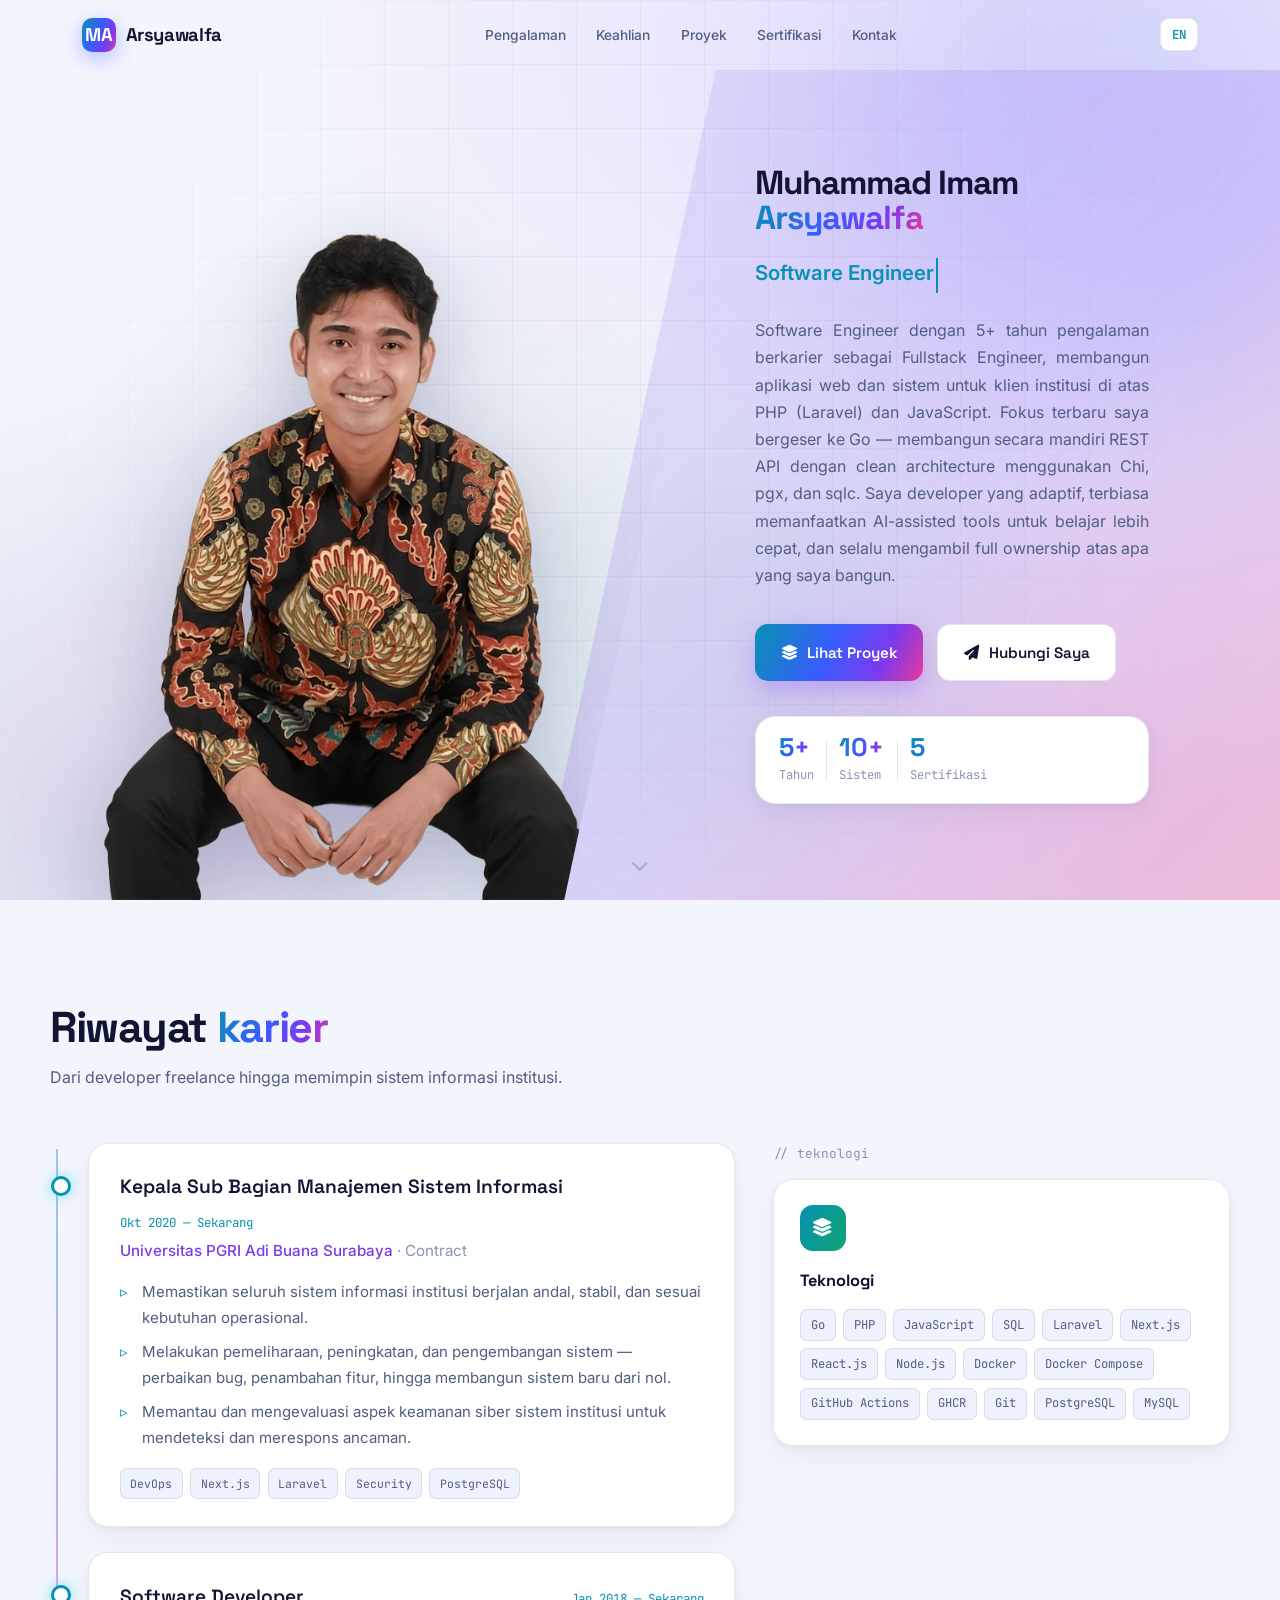
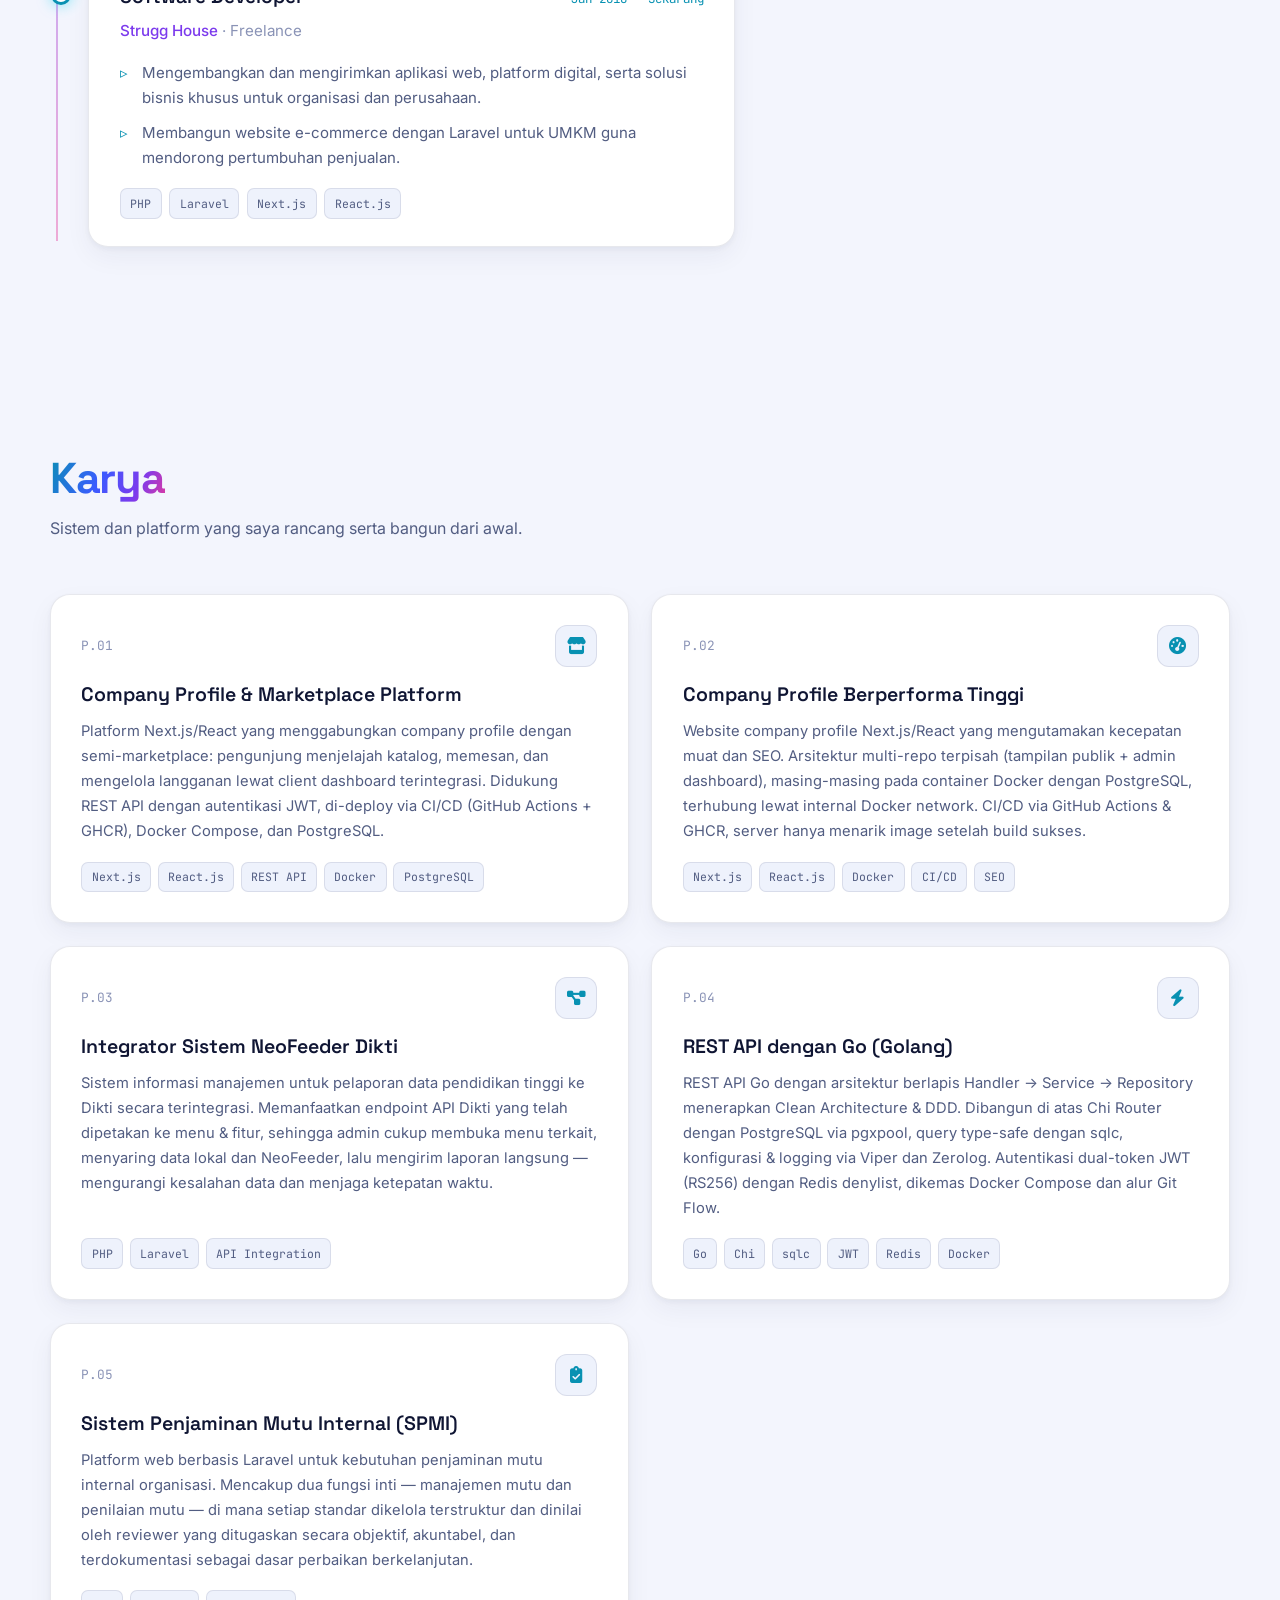
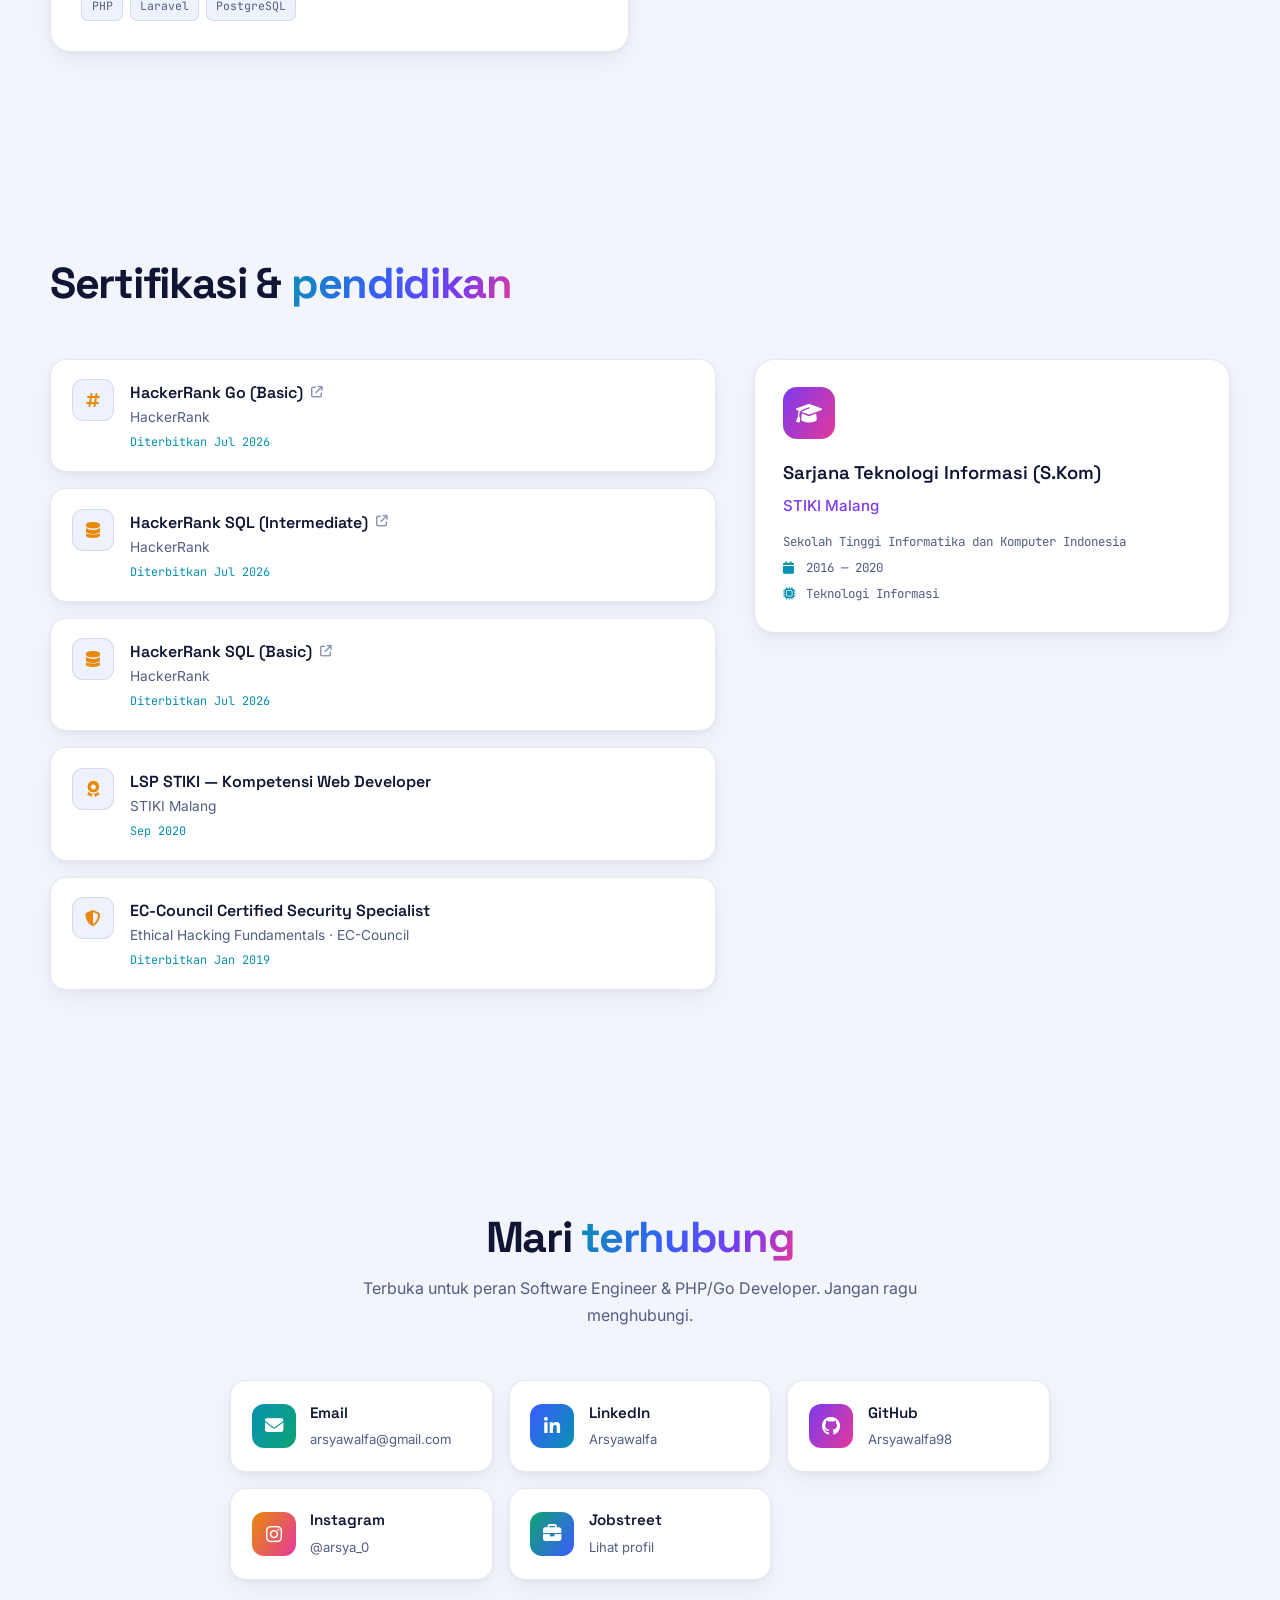
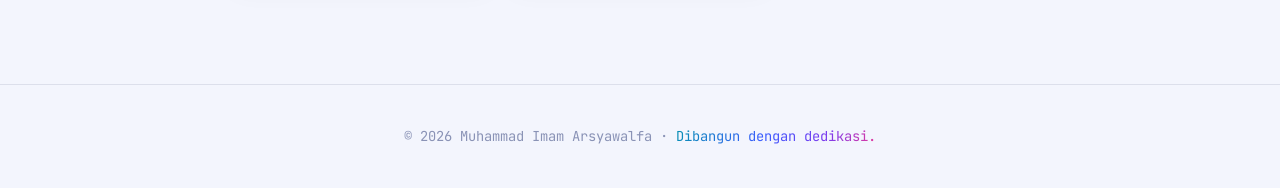
==== commit da101037: "Perbaiki tampilan Safari dan rapikan scroll-cue - Tambah fallback svh untuk viewport height di Safar" ====
--- a/index.html
+++ b/index.html
@@ -63,7 +63,7 @@
       <span class="hero-corner-label" aria-hidden="true"><i class="fas fa-user"></i></span>
     </section>
   </div>
-  <a href="#experience" class="scroll-cue"><span data-id="gulir" data-en="scroll">gulir</span><i class="fas fa-chevron-down"></i></a>
+  <a href="#experience" class="scroll-cue" aria-label="Gulir ke bawah"><i class="fas fa-chevron-down"></i></a>
 </header>
 
 <!-- EXPERIENCE -->
--- a/assets/css/style.css
+++ b/assets/css/style.css
@@ -89,8 +89,8 @@
 .sec-head p{color:var(--muted);margin-top:.8rem;font-size:1rem}
 
 /* ---------- Hero (diagonal choice selector) ---------- */
-.hero{min-height:100vh;position:relative;overflow:hidden}
-.hero-selector{position:relative;width:100%;min-height:100vh;overflow:hidden;isolation:isolate}
+.hero{min-height:100vh;min-height:100svh;position:relative;overflow:hidden}
+.hero-selector{position:relative;width:100%;min-height:100vh;min-height:100svh;overflow:hidden;isolation:isolate}
 .hero-choice{position:absolute;top:70px;bottom:0;width:58%;display:flex;align-items:center;overflow:hidden;transition:width .65s cubic-bezier(.22,1,.36,1),filter .5s ease,opacity .5s ease}
 .hero-choice-a{left:0;z-index:2;justify-content:flex-start;align-items:flex-end;padding:0 8% 0 5%;background:transparent;clip-path:polygon(0 0,100% 0,76% 100%,0 100%);transform:translateX(-100%);animation:heroEnterLeft .9s .12s cubic-bezier(.22,1,.36,1) forwards}
 .hero-choice-b{right:0;z-index:1;justify-content:flex-start;padding-left:17vw;padding-right:clamp(28px,6vw,90px);background:linear-gradient(135deg,rgba(99,102,241,.10) 0%,rgba(124,58,237,.18) 55%,rgba(219,39,119,.22) 100%);clip-path:polygon(24% 0,100% 0,100% 100%,0 100%);transform:translateX(100%);animation:heroEnterRight .9s .12s cubic-bezier(.22,1,.36,1) forwards}
@@ -126,10 +126,11 @@
 
 .hero-corner-label{display:none}
 
-.scroll-cue{position:absolute;bottom:1.6rem;left:50%;transform:translateX(-50%);color:var(--dim);font-family:'JetBrains Mono';font-size:.72rem;display:flex;flex-direction:column;align-items:center;gap:.4rem;animation:floatY 2.4s ease-in-out infinite;text-decoration:none;z-index:10}
+.scroll-cue{position:absolute;bottom:1.6rem;left:50%;transform:translateX(-50%);color:var(--dim);font-size:1.1rem;display:flex;align-items:center;justify-content:center;opacity:.6;animation:floatY 2.4s ease-in-out infinite;text-decoration:none;z-index:10;transition:opacity .2s ease}
+.scroll-cue:hover{opacity:1}
 
 /* desktop click-to-expand selection */
-@media(min-width:769px){
+@media(min-width:1025px){
   .hero-selector.has-selection .hero-choice{filter:saturate(.75) brightness(.92);opacity:.75}
   .hero-selector.has-selection .hero-choice.active{width:76%;filter:none;opacity:1;z-index:3}
   .hero-selector.has-selection .hero-choice:not(.active){width:43%;z-index:1}
@@ -250,44 +251,78 @@
 .js .reveal.in{opacity:1;transform:none}
 
 /* ---------- Responsive ---------- */
+@media(min-width:1025px) and (max-height:820px){
+  .hero h1{margin-bottom:.7rem}
+  .role-line{margin-bottom:.9rem}
+  .hero-desc{font-size:.92rem;margin-bottom:1.3rem}
+  .cta-row{margin-bottom:1.3rem}
+  .hero-choice-content--photo img{max-height:66vh}
+}
+@media(min-width:1025px) and (max-height:700px){
+  .hero-desc{-webkit-line-clamp:5;display:-webkit-box;-webkit-box-orient:vertical;overflow:hidden;margin-bottom:1rem}
+  .hero-stats{padding:.85rem 1.1rem;gap:1.1rem}
+  .hero-choice-content--photo img{max-height:58vh}
+}
+@media(min-width:1025px) and (max-height:480px){
+  .hero-choice{align-items:flex-start;padding-top:4.5rem}
+  .hero-choice-content{max-height:100%;overflow-y:auto;-webkit-overflow-scrolling:touch;scrollbar-width:none}
+  .hero-choice-content::-webkit-scrollbar{display:none}
+  .hero-choice-content--photo img{max-height:80vh}
+  .hero-desc{-webkit-line-clamp:3}
+  .hero-stats{display:none}
+}
 @media(max-width:1024px){
-  .hero h1{font-size:clamp(1.6rem,3.4vw,2.3rem)}
-  .hero-choice-b .hero-choice-content{width:min(480px,90%)}
-}
-@media(max-width:820px){
   .about-grid,.two-col,.exp-grid{grid-template-columns:1fr;gap:2rem}
   .proj-grid{grid-template-columns:1fr}
   .sec-head{margin-left:auto;margin-right:auto;text-align:center}
 }
-@media(max-width:768px){
+@media(max-width:1024px){
   .hero{min-height:0}
-  .hero-selector{height:100svh;min-height:0;overflow:hidden;touch-action:pan-y;overscroll-behavior:none;user-select:none;-webkit-user-select:none;cursor:grab}
+  .hero-selector{height:100vh;height:100svh;min-height:0;overflow:hidden;touch-action:pan-y;overscroll-behavior:none;user-select:none;-webkit-user-select:none;cursor:grab}
   .hero-selector.is-dragging{cursor:grabbing}
-  .hero-choice{position:absolute;inset:0;width:100%;min-height:100svh;animation:none;transform:none;overflow:hidden;will-change:clip-path,filter;transition:clip-path .62s cubic-bezier(.22,1,.36,1),filter .62s cubic-bezier(.22,1,.36,1);justify-content:center;padding:2rem 1.6rem}
-  .hero-choice-a{align-items:flex-end;padding-bottom:0}
+  .hero-choice{position:absolute;inset:0;width:100%;min-height:100vh;min-height:100svh;animation:none;transform:none;overflow:hidden;will-change:clip-path,filter;transition:clip-path .62s cubic-bezier(.22,1,.36,1),filter .62s cubic-bezier(.22,1,.36,1);justify-content:center;align-items:flex-start;padding:clamp(4.25rem,9vh,5.75rem) 1.6rem clamp(2.6rem,7vh,3.4rem)}
+  .hero-choice-content{max-height:100%;overflow-y:auto;-webkit-overflow-scrolling:touch;scrollbar-width:none}
+  .hero-choice-content::-webkit-scrollbar{display:none}
+  .hero-choice-a{align-items:flex-end;padding-top:clamp(4.25rem,9vh,5.75rem);padding-bottom:0}
   .hero-choice-a.hero-mobile-marker{background:var(--panel)}
   .hero-selector.is-dragging .hero-choice,.hero-selector.is-dragging .hero-choice-content,.hero-selector.is-dragging .hero-corner-label,
   .hero-selector.hero-no-transition .hero-choice,.hero-selector.hero-no-transition .hero-choice-content,.hero-selector.hero-no-transition .hero-corner-label{transition:none!important}
   .hero-choice-content{width:min(88vw,420px);margin:0 auto;transform-origin:center center;transition:opacity .36s ease,transform .62s cubic-bezier(.22,1,.36,1)}
   .hero-choice-b .hero-choice-content{width:min(88vw,420px)}
+  .hero-choice-content--photo{width:min(94vw,560px)}
   .hero-choice.hero-mobile-active .hero-choice-content{opacity:1;transform:translateX(0) scale(1);pointer-events:auto}
   .hero-choice.hero-mobile-marker .hero-choice-content{opacity:0;transform:translateX(24px) scale(.96);pointer-events:none}
   .hero-corner-label{display:grid;position:absolute;right:4px;bottom:4px;z-index:8;place-items:center;width:28px;height:28px;border:1px solid rgba(255,255,255,.55);border-radius:50%;background:rgba(15,21,51,.62);backdrop-filter:blur(4px);-webkit-backdrop-filter:blur(4px);box-shadow:0 4px 14px rgba(15,21,51,.35);color:#fff;font-size:12px;opacity:0;pointer-events:none;transition:opacity .22s ease}
   .hero-choice.hero-mobile-marker .hero-corner-label{opacity:1}
-  .hero h1{font-size:clamp(2rem,7vw,2.8rem);text-align:center}
+  .hero h1{font-size:clamp(1.7rem,6vw,2.8rem);text-align:center}
   .role-line{text-align:center}
-  .hero-desc{text-align:justify;text-justify:inter-word;margin:0 auto 2rem}
-  .cta-row{flex-direction:column;width:100%;max-width:320px;margin:0 auto 1.6rem}
+  .hero-desc{text-align:justify;text-justify:inter-word;margin:0 auto clamp(1rem,4vh,2rem);font-size:clamp(.88rem,2.6vh,1rem);-webkit-line-clamp:7;display:-webkit-box;-webkit-box-orient:vertical;overflow:hidden}
+  .cta-row{flex-direction:column;width:100%;max-width:320px;margin:0 auto clamp(1rem,3vh,1.6rem);gap:clamp(.6rem,1.6vh,.9rem)}
   .cta-row .btn{width:100%;justify-content:center}
-  .hero-stats{width:100%;max-width:400px;margin:0 auto;justify-content:space-around}
-  .hero-choice-content--photo img{max-height:52vh}
-}
-@media(max-width:768px) and (max-height:560px){
-  .hero-choice-content--photo img{max-height:42vh}
-  .hero h1{font-size:clamp(1.8rem,6vw,2.3rem);margin-bottom:.8rem}
-  .hero-desc{margin-bottom:1.2rem}
-}
-@media(max-width:720px){
+  .hero-stats{width:100%;max-width:400px;margin:0 auto;justify-content:space-around;padding:clamp(.8rem,2vh,1.1rem) clamp(.5rem,2vw,1.4rem)}
+  .hero-choice-content--photo img{max-height:clamp(38vh,62vh,68vh);max-height:clamp(38svh,62svh,68svh)}
+  .scroll-cue{top:50%;bottom:auto;right:.6rem;left:auto;transform:translateY(-50%)}
+}
+@media(max-width:1024px) and (max-height:820px){
+  .hero-choice-content--photo img{max-height:56vh;max-height:56svh}
+  .hero-desc{-webkit-line-clamp:6}
+}
+@media(max-width:1024px) and (max-height:640px){
+  .hero-choice-content--photo img{max-height:46vh;max-height:46svh}
+  .hero h1{font-size:clamp(1.4rem,5.5vw,1.9rem);margin-bottom:.5rem}
+  .role-line{margin-bottom:.6rem}
+  .hero-desc{-webkit-line-clamp:4;margin-bottom:.8rem}
+}
+@media(max-width:1024px) and (max-height:520px){
+  .hero-choice-content--photo img{max-height:38vh;max-height:38svh}
+  .hero h1{font-size:clamp(1.2rem,5vw,1.6rem);margin-bottom:.35rem}
+  .role-line{margin-bottom:.4rem;min-height:0}
+  .hero-desc{-webkit-line-clamp:2;margin-bottom:.6rem}
+  .cta-row{gap:.4rem}
+  .hero-stats{display:none}
+  .scroll-cue{display:none}
+}
+@media(max-width:1024px){
   .nav-links{position:fixed;top:64px;right:1rem;left:1rem;flex-direction:column;background:rgba(255,255,255,.97);backdrop-filter:blur(20px);border:1px solid var(--line);border-radius:16px;padding:1rem;gap:.3rem;transform:translateY(-12px) scale(.97);opacity:0;pointer-events:none;transition:.3s}
   .nav-links.open{transform:none;opacity:1;pointer-events:auto}
   .nav-links a{padding:.7rem 1rem;width:100%}
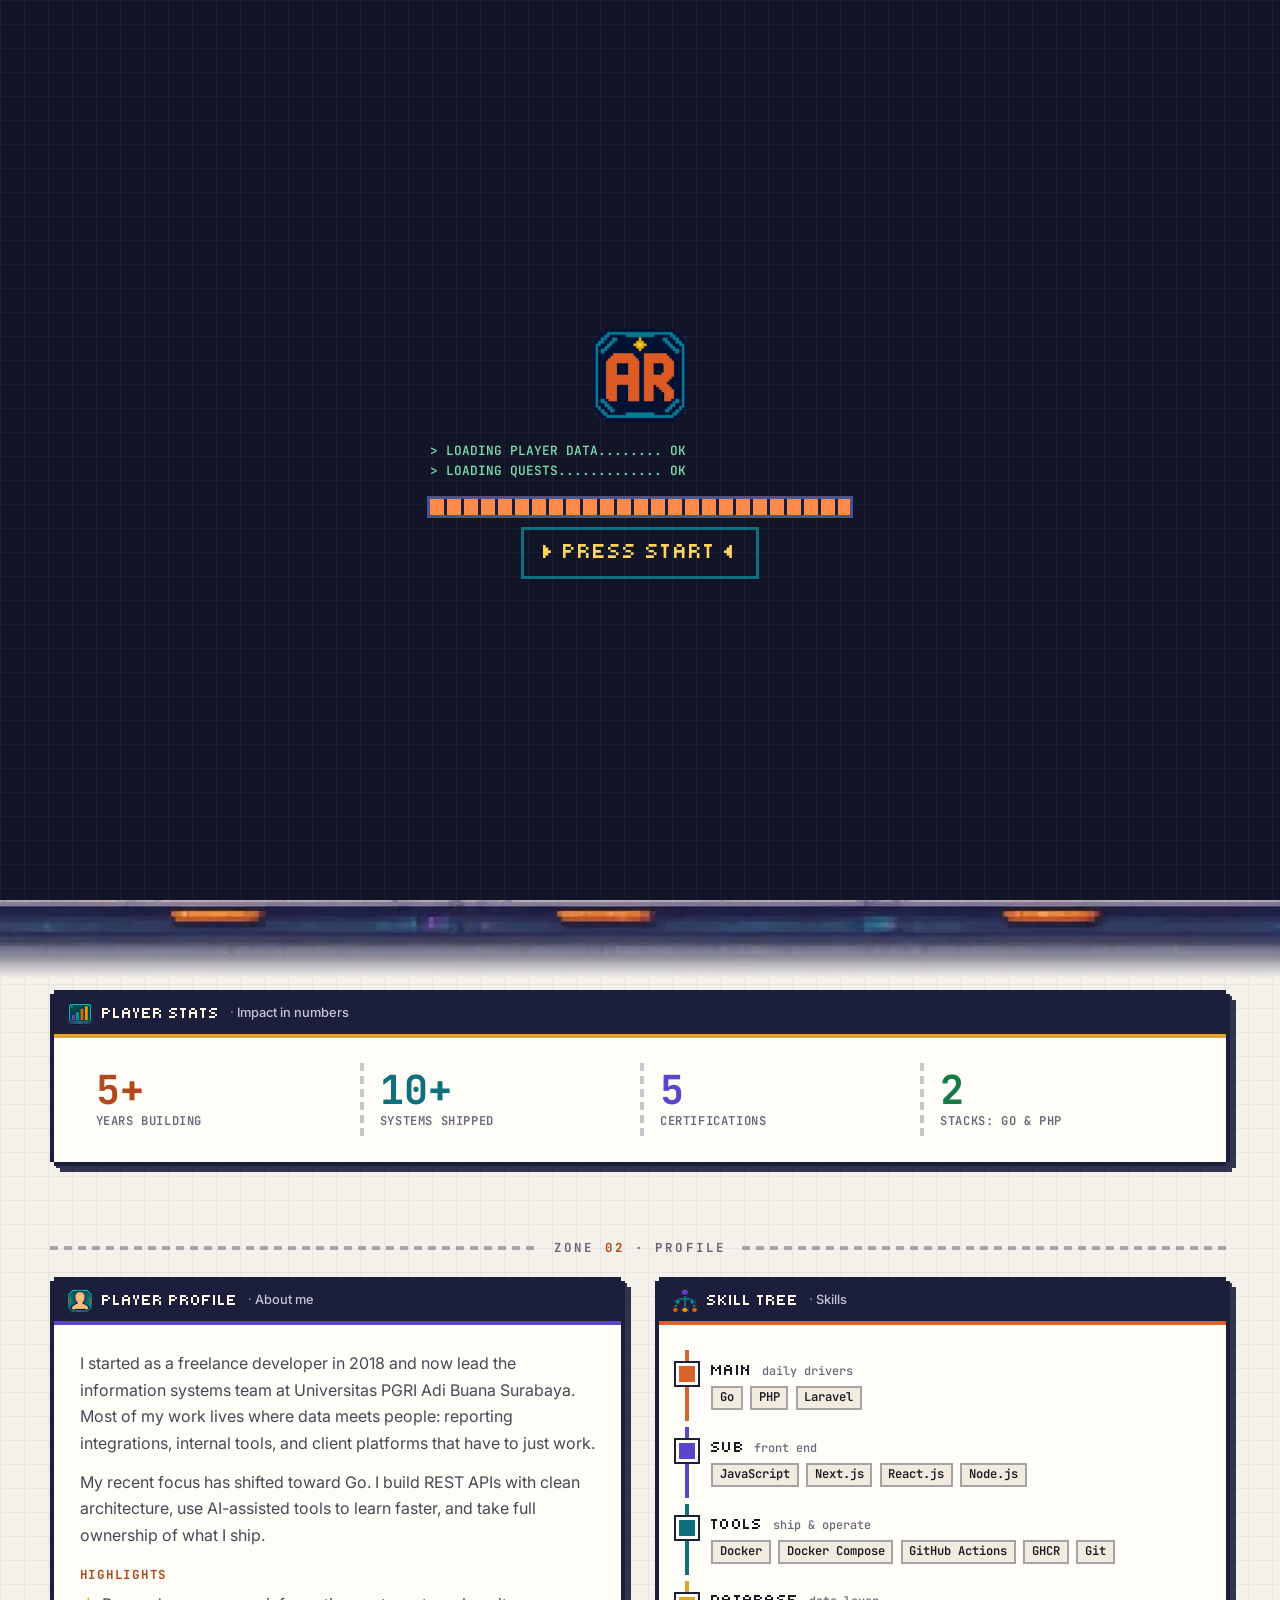
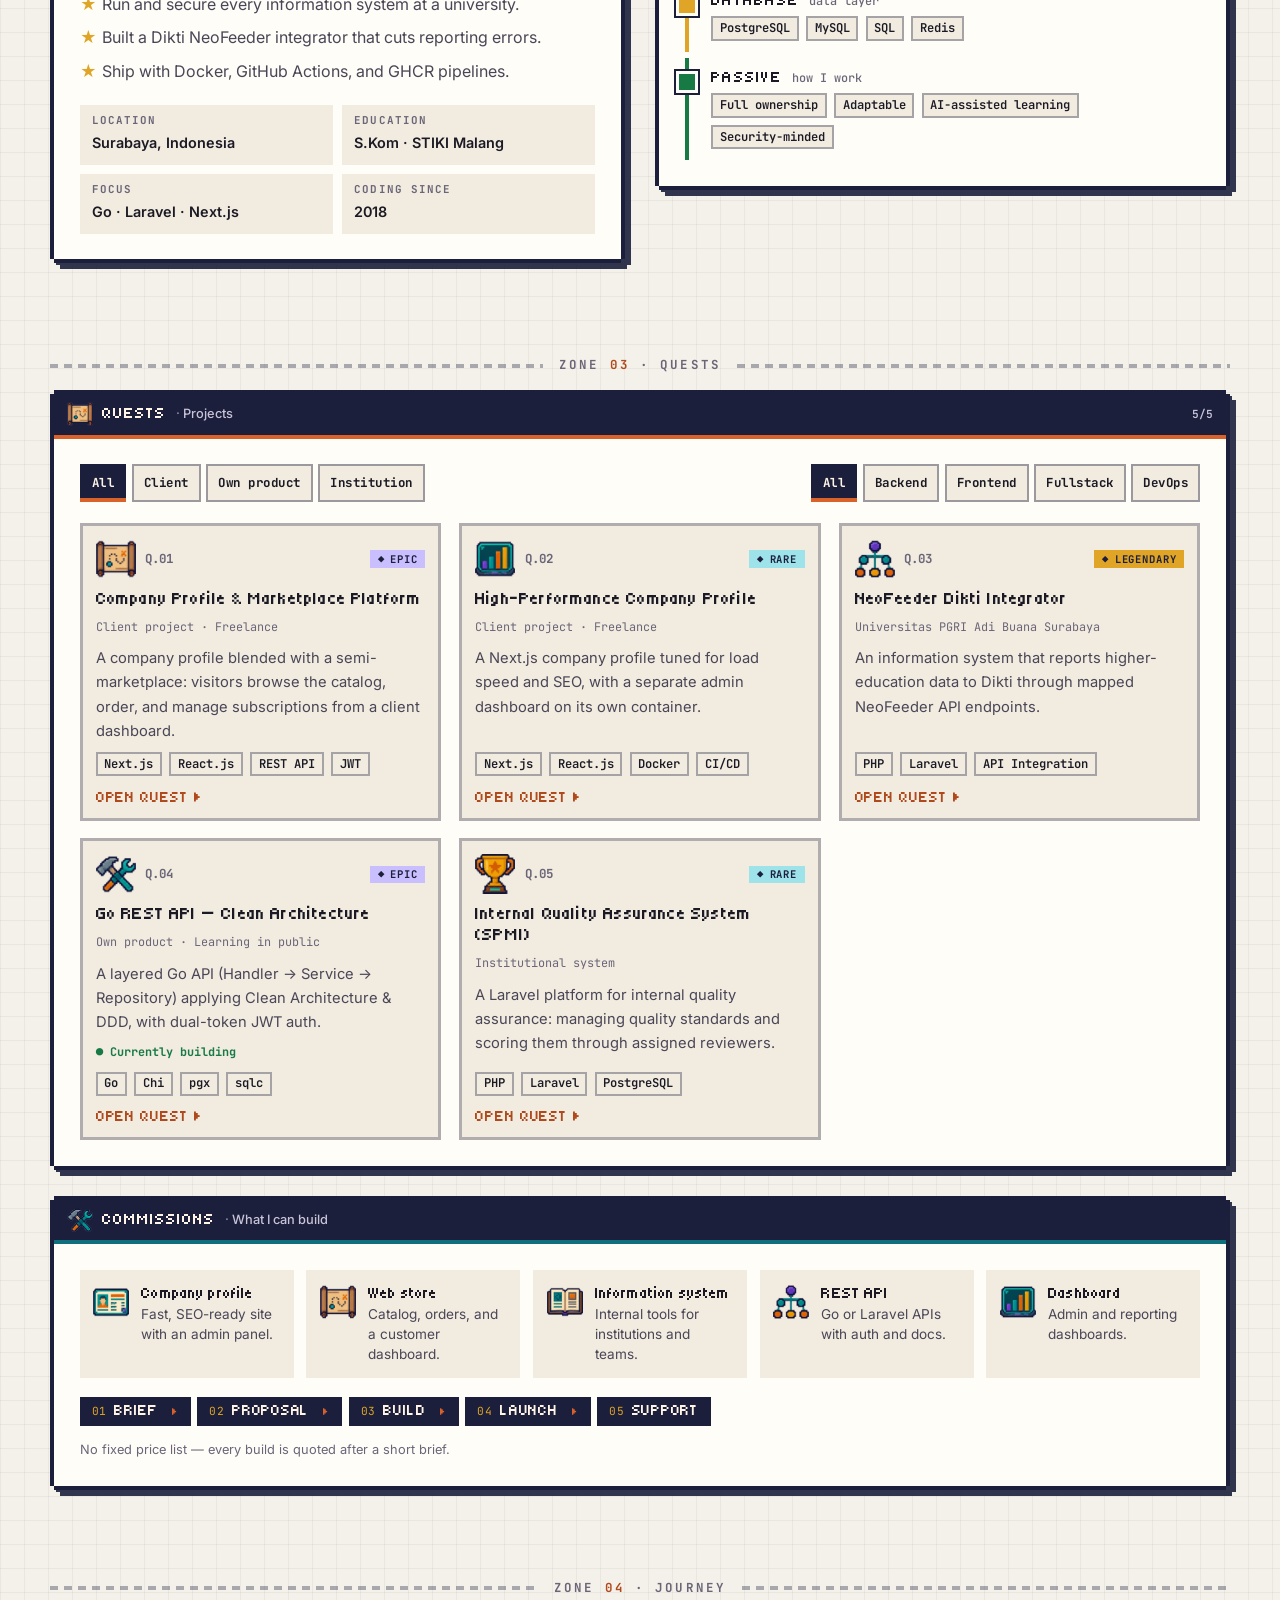
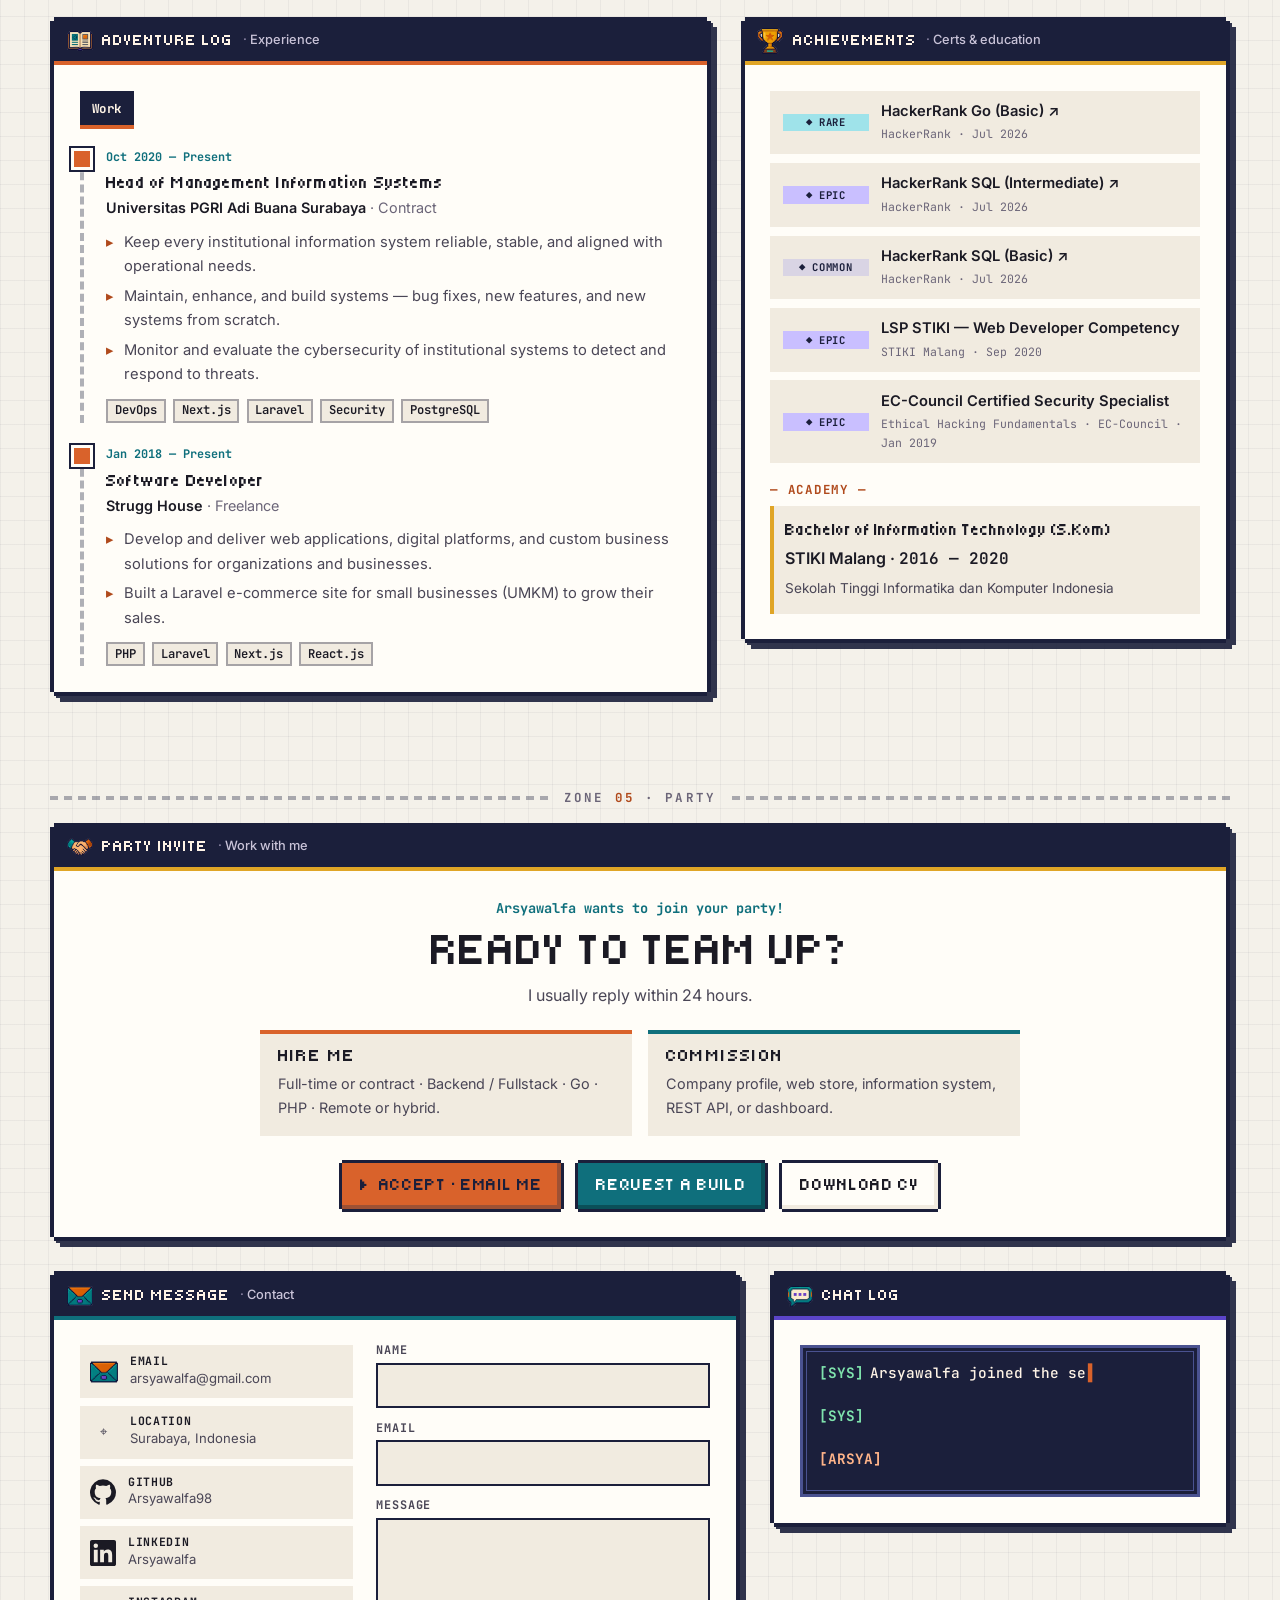
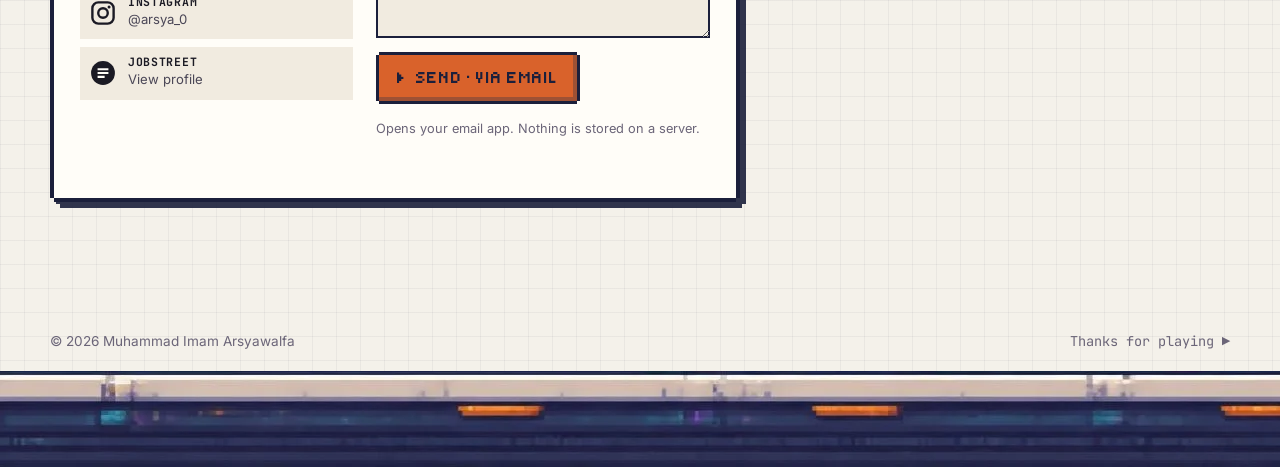
==== commit 7f0e5911: "Redesign portofolio jadi Pixel Quest dan ganti CV terbaru - Tema game pixel 16-bit x futuristik: jen" ====
--- a/index.html
+++ b/index.html
@@ -1,223 +1,362 @@
 <!DOCTYPE html>
-<html lang="id">
+<html lang="en" data-theme="light">
 <head>
-<script src="assets/js/main.js"></script>
 <meta charset="UTF-8">
-<meta name="viewport" content="width=device-width, initial-scale=1.0">
+<meta name="viewport" content="width=device-width, initial-scale=1.0, viewport-fit=cover">
+<script>
+/* pasang tema & bahasa sebelum render agar tidak berkedip */
+(function(){var d=document.documentElement,t=null,l=null;try{t=localStorage.getItem('theme');l=localStorage.getItem('lang')}catch(e){}
+d.setAttribute('data-theme',t==='dark'?'dark':'light');d.lang=l==='id'?'id':'en';d.className+=' js';
+/* bila main.js gagal dimuat, tampilkan konten tanpa animasi reveal */
+setTimeout(function(){if(!window.__appReady)d.classList.remove('js')},3000);})();
+</script>
 <title>Muhammad Imam Arsyawalfa — Software Engineer</title>
-<meta name="description" content="Muhammad Imam Arsyawalfa — Software Engineer. Building scalable web applications with Go, Laravel, and Next.js.">
+<meta name="description" content="Muhammad Imam Arsyawalfa — Software Engineer with 5+ years building web apps and systems with Go, Laravel, and Next.js. Open to work.">
+<meta name="theme-color" content="#1b1f3b">
+<link rel="icon" type="image/png" href="favicon.png">
+<link rel="apple-touch-icon" href="assets/img/ui/apple-touch-icon.png">
+<meta property="og:type" content="website">
+<meta property="og:title" content="Muhammad Imam Arsyawalfa — Software Engineer">
+<meta property="og:description" content="Player profile, quests, and adventure log of a Go & Laravel engineer.">
+<meta name="twitter:card" content="summary_large_image">
 <link rel="preconnect" href="https://fonts.googleapis.com">
 <link rel="preconnect" href="https://fonts.gstatic.com" crossorigin>
-<link href="https://fonts.googleapis.com/css2?family=Space+Grotesk:wght@400;500;600;700&family=Inter:wght@300;400;500;600;700&family=JetBrains+Mono:wght@400;500;600&display=swap" rel="stylesheet">
-<link href="https://cdnjs.cloudflare.com/ajax/libs/font-awesome/6.4.0/css/all.min.css" rel="stylesheet">
-<link rel="stylesheet" href="assets/css/style.css">
+<link href="https://fonts.googleapis.com/css2?family=Inter:wght@400;500;600;700&family=JetBrains+Mono:wght@500;700&family=Tiny5&display=swap" rel="stylesheet">
+<link rel="stylesheet" href="assets/css/tokens.css?v=4">
+<link rel="stylesheet" href="assets/css/base.css?v=4">
+<link rel="stylesheet" href="assets/css/components.css?v=4">
+<link rel="stylesheet" href="assets/css/sections.css?v=4">
+<link rel="stylesheet" href="assets/css/companion.css?v=4">
+<script type="application/ld+json">
+{"@context":"https://schema.org","@type":"Person","name":"Muhammad Imam Arsyawalfa","jobTitle":"Software Engineer","email":"mailto:arsyawalfa@gmail.com","address":{"@type":"PostalAddress","addressLocality":"Surabaya","addressCountry":"ID"},"sameAs":["https://github.com/Arsyawalfa98","https://id.linkedin.com/in/muhammad-imam-arsyawalfa-4062713a5","https://instagram.com/arsya_0"]}
+</script>
 </head>
 <body>
-<div class="aurora"><div class="blob a"></div><div class="blob b"></div><div class="blob c"></div></div>
-<div class="grid-lines"></div>
-<div class="progress" id="progress"></div>
+<a class="skip" href="#main" data-i18n="ui.skip">Skip to content</a>
+
+<!-- ikon brand resmi (SVG) -->
+<svg width="0" height="0" style="position:absolute" aria-hidden="true">
+  <symbol id="i-github" viewBox="0 0 24 24"><path fill="currentColor" d="M12 .3a12 12 0 0 0-3.8 23.38c.6.12.82-.26.82-.58v-2.03c-3.34.73-4.04-1.6-4.04-1.6-.55-1.4-1.34-1.77-1.34-1.77-1.08-.74.09-.73.09-.73 1.2.09 1.84 1.24 1.84 1.24 1.07 1.83 2.8 1.3 3.49 1 .1-.78.42-1.31.76-1.61-2.67-.3-5.47-1.33-5.47-5.93 0-1.31.47-2.38 1.24-3.22-.14-.3-.54-1.52.1-3.18 0 0 1-.32 3.3 1.23a11.5 11.5 0 0 1 6 0c2.28-1.55 3.29-1.23 3.29-1.23.64 1.66.24 2.88.12 3.18a4.65 4.65 0 0 1 1.23 3.22c0 4.61-2.8 5.63-5.48 5.92.43.37.81 1.1.81 2.22v3.29c0 .32.22.7.82.58A12 12 0 0 0 12 .3"/></symbol>
+  <symbol id="i-linkedin" viewBox="0 0 24 24"><path fill="currentColor" d="M20.45 20.45h-3.56v-5.57c0-1.33-.02-3.04-1.85-3.04-1.85 0-2.14 1.45-2.14 2.94v5.67H9.35V9h3.41v1.56h.05c.48-.9 1.64-1.85 3.37-1.85 3.6 0 4.27 2.37 4.27 5.46v6.28zM5.34 7.43a2.06 2.06 0 1 1 0-4.13 2.06 2.06 0 0 1 0 4.13zM7.12 20.45H3.56V9h3.56v11.45zM22.23 0H1.77C.79 0 0 .77 0 1.73v20.54C0 23.23.79 24 1.77 24h20.45c.98 0 1.78-.77 1.78-1.73V1.73C24 .77 23.2 0 22.22 0z"/></symbol>
+  <symbol id="i-instagram" viewBox="0 0 24 24"><rect x="2.2" y="2.2" width="19.6" height="19.6" rx="5.5" fill="none" stroke="currentColor" stroke-width="2.2"/><circle cx="12" cy="12" r="4.4" fill="none" stroke="currentColor" stroke-width="2.2"/><circle cx="17.6" cy="6.4" r="1.4" fill="currentColor"/></symbol>
+  <symbol id="i-jobstreet" viewBox="0 0 24 24"><circle cx="12" cy="12" r="11" fill="currentColor"/><path fill="var(--panel,#fff)" d="M7 7.5h10v2H7zm0 3.5h10v2H7zm0 3.5h6.5v2H7z"/></symbol>
+</svg>
+
+<!-- BOOT SCREEN (sekali per kunjungan, lihat app.js) -->
+<div class="boot" id="boot" hidden>
+  <div class="boot-in">
+    <img src="assets/img/ui/logo.png" alt="" width="96" height="96" class="boot-logo">
+    <pre class="boot-log" id="bootLog" aria-hidden="true"></pre>
+    <div class="boot-bar"><span id="bootBar"></span></div>
+    <button type="button" class="boot-start" id="bootStart">▶ PRESS START ◀</button>
+  </div>
+</div>
 
 <!-- NAV -->
-<nav id="nav">
-  <div class="nav-in">
-    <a href="#home" class="brand"><span class="mark">MA</span>Arsyawalfa</a>
-    <ul class="nav-links" id="navLinks">
-      <li><a href="#experience" data-id="Pengalaman" data-en="Experience">Pengalaman</a></li>
-      <li><a href="#skills" data-id="Keahlian" data-en="Skills">Keahlian</a></li>
-      <li><a href="#projects" data-id="Proyek" data-en="Projects">Proyek</a></li>
-      <li><a href="#certs" data-id="Sertifikasi" data-en="Certifications">Sertifikasi</a></li>
-      <li><a href="#contact" data-id="Kontak" data-en="Contact">Kontak</a></li>
-    </ul>
-    <div class="nav-cta">
-      <button class="lang" id="langBtn">EN</button>
-      <button class="burger" id="burger"><span></span><span></span><span></span></button>
-    </div>
-  </div>
-</nav>
-
-<!-- HERO -->
-<header class="hero" id="home">
-  <div class="hero-selector" id="heroSelector">
-    <section class="hero-choice hero-choice-a" data-index="0" tabindex="0" aria-label="Foto profil">
-      <span class="hero-spot" aria-hidden="true"></span>
-      <div class="hero-choice-content hero-choice-content--photo">
-        <img src="assets/img/Display(3).png" alt="Muhammad Imam Arsyawalfa">
-      </div>
-      <span class="hero-corner-label" aria-hidden="true"><i class="fas fa-image"></i></span>
-    </section>
-    <section class="hero-choice hero-choice-b" data-index="1" tabindex="0" aria-label="Tentang saya">
-      <div class="hero-choice-content">
-        <h1>Muhammad Imam <span class="g">Arsyawalfa</span></h1>
-        <div class="role-line"><span id="typed" class="typed"></span><span class="caret">&nbsp;</span></div>
-        <p class="hero-desc" data-id="Software Engineer dengan 5+ tahun pengalaman berkarier sebagai Fullstack Engineer, membangun aplikasi web dan sistem untuk klien institusi di atas PHP (Laravel) dan JavaScript. Fokus terbaru saya bergeser ke Go — membangun secara mandiri REST API dengan clean architecture menggunakan Chi, pgx, dan sqlc. Saya developer yang adaptif, terbiasa memanfaatkan AI-assisted tools untuk belajar lebih cepat, dan selalu mengambil full ownership atas apa yang saya bangun." data-en="Software Engineer with 5+ years building my career as a Fullstack Engineer, delivering web applications and systems for institutional clients on PHP (Laravel) and JavaScript. My recent focus has shifted toward Go — independently building REST APIs with clean architecture using Chi, pgx, and sqlc. I&#39;m an adaptable developer who uses AI-assisted tools to learn faster, and always takes full ownership of what I build.">Software Engineer dengan 5+ tahun pengalaman berkarier sebagai Fullstack Engineer, membangun aplikasi web dan sistem untuk klien institusi di atas PHP (Laravel) dan JavaScript. Fokus terbaru saya bergeser ke Go — membangun secara mandiri REST API dengan clean architecture menggunakan Chi, pgx, dan sqlc. Saya developer yang adaptif, terbiasa memanfaatkan AI-assisted tools untuk belajar lebih cepat, dan selalu mengambil full ownership atas apa yang saya bangun.</p>
-        <div class="cta-row">
-          <a href="#projects" class="btn btn-primary"><i class="fas fa-layer-group"></i><span data-id="Lihat Proyek" data-en="View Projects">Lihat Proyek</span></a>
-          <a href="#contact" class="btn btn-ghost"><i class="fas fa-paper-plane"></i><span data-id="Hubungi Saya" data-en="Get in touch">Hubungi Saya</span></a>
-        </div>
-        <div class="hero-stats">
-          <div class="hs"><b>5+</b><span data-id="Tahun" data-en="Years">Tahun</span></div>
-          <div class="hs"><b>10+</b><span data-id="Sistem" data-en="Systems">Sistem</span></div>
-          <div class="hs"><b>5</b><span data-id="Sertifikasi" data-en="Certs">Sertifikasi</span></div>
-        </div>
-      </div>
-      <span class="hero-corner-label" aria-hidden="true"><i class="fas fa-user"></i></span>
-    </section>
-  </div>
-  <a href="#experience" class="scroll-cue" aria-label="Gulir ke bawah"><i class="fas fa-chevron-down"></i></a>
+<header class="nav" id="nav">
+  <div class="nav-in wrap">
+    <a href="#home" class="brand" aria-label="Arsyawalfa — home">
+      <img src="assets/img/ui/logo.png" alt="" width="36" height="36">
+      <span>ARSYAWALFA</span>
+    </a>
+    <nav class="nav-links" id="navLinks" aria-label="Main">
+      <a href="#about" data-i18n="nav.profile">Profile</a>
+      <a href="#quests" data-i18n="nav.quests">Quests</a>
+      <a href="#journey" data-i18n="nav.journey">Journey</a>
+      <a href="#party" data-i18n="nav.party">Party</a>
+    </nav>
+    <div class="nav-tools">
+      <div class="seg lang-seg" role="group" aria-label="Language">
+        <button type="button" class="seg-btn" data-lang="en" aria-pressed="true">EN</button>
+        <button type="button" class="seg-btn" data-lang="id" aria-pressed="false">ID</button>
+      </div>
+      <button type="button" class="seg-btn theme-btn" id="themeBtn" aria-pressed="false" aria-label="Dark mode"><span class="sun" aria-hidden="true">☀</span><span class="moon" aria-hidden="true">☾</span></button>
+      <button type="button" class="burger" id="burger" aria-expanded="false" aria-controls="navLinks" aria-label="Menu"><span></span><span></span><span></span></button>
+    </div>
+  </div>
 </header>
 
-<!-- EXPERIENCE -->
-<section class="section wrap" id="experience">
-  <div class="reveal">
-    <!-- <span class="eyebrow" data-id="01 — Pengalaman" data-en="01 — Experience">01 — Pengalaman</span> -->
-    <div class="sec-head"><h2 data-id="Riwayat <span class='g'>karier</span>" data-en="Career <span class='g'>history</span>">Riwayat <span class="g">karier</span></h2><p data-id="Dari developer freelance hingga memimpin sistem informasi institusi." data-en="From freelance developer to leading institutional information systems.">Dari developer freelance hingga memimpin sistem informasi institusi.</p></div>
-  </div>
-  <div class="exp-grid">
-    <div class="timeline reveal">
-      <div class="tl-item">
-        <div class="tl-top">
-          <div class="tl-role" data-id="Kepala Sub Bagian Manajemen Sistem Informasi" data-en="Head of Management Information Systems">Kepala Sub Bagian Manajemen Sistem Informasi</div>
-          <div class="tl-date"><span data-id="Okt 2020" data-en="Oct 2020">Okt 2020</span> — <span data-id="Sekarang" data-en="Present">Sekarang</span></div>
-        </div>
-        <div class="tl-org">Universitas PGRI Adi Buana Surabaya <span class="type">· Contract</span></div>
-        <ul class="tl-list">
-          <li data-id="Memastikan seluruh sistem informasi institusi berjalan andal, stabil, dan sesuai kebutuhan operasional." data-en="Ensure all institutional information systems run reliably, stably, and in line with operational needs.">Memastikan seluruh sistem informasi institusi berjalan andal, stabil, dan sesuai kebutuhan operasional.</li>
-          <li data-id="Melakukan pemeliharaan, peningkatan, dan pengembangan sistem — perbaikan bug, penambahan fitur, hingga membangun sistem baru dari nol." data-en="Maintain, enhance, and develop systems — bug fixing, feature additions, and building new systems from scratch.">Melakukan pemeliharaan, peningkatan, dan pengembangan sistem — perbaikan bug, penambahan fitur, hingga membangun sistem baru dari nol.</li>
-          <li data-id="Memantau dan mengevaluasi aspek keamanan siber sistem institusi untuk mendeteksi dan merespons ancaman." data-en="Monitor and evaluate the cybersecurity of institutional systems to detect and respond to threats.">Memantau dan mengevaluasi aspek keamanan siber sistem institusi untuk mendeteksi dan merespons ancaman.</li>
+<main id="main">
+
+<!-- ═════════ ZONE: START ═════════ -->
+<section class="hero" id="home" aria-labelledby="heroName">
+  <div class="hero-bg" aria-hidden="true"></div>
+  <div class="hero-grid wrap">
+    <article class="win hero-menu reveal">
+      <div class="win-bar">
+        <img class="win-ico" src="assets/img/icons/main-menu.png" alt="" width="26" height="26">
+        <h2 class="win-title">Main Menu</h2><span class="win-label" data-i18n="lbl.hero">Start</span>
+        <span class="win-meta"><span>ID:01</span><span class="win-dots" aria-hidden="true"><i></i><i></i></span></span>
+      </div>
+      <div class="win-body">
+        <p class="hello mono" data-i18n="hero.hello">&gt; PLAYER 1 READY</p>
+        <h1 id="heroName" class="hero-name"><span>Muhammad Imam</span> <span class="hl glitch" data-text="Arsyawalfa">Arsyawalfa</span></h1>
+        <p class="role mono"><span class="role-prefix">&gt;</span> <span id="typed">Software Engineer</span><span class="caret" aria-hidden="true"></span></p>
+        <p class="hero-sum" data-i18n="hero.sum">Software Engineer with 5+ years as a fullstack engineer, shipping web apps and systems for institutions on PHP (Laravel) and JavaScript. Now focused on Go — clean-architecture REST APIs with Chi, pgx, and sqlc.</p>
+        <nav class="menu-list hero-actions" aria-label="Quick actions">
+          <a href="#quests" class="is-active"><span data-i18n="hero.cta1">View Quests</span><small>Q.01–05</small></a>
+          <a href="pdf/CV_ATS_ENGLISH_M_IMAM_ARSYAWALFA.pdf" download data-cv><span data-i18n="hero.cta2">Download CV</span><small class="cv-lang">PDF · EN</small></a>
+          <a href="#party"><span data-i18n="hero.cta3">Contact Me</span><small>&lt; 24h</small></a>
+        </nav>
+      </div>
+    </article>
+
+    <article class="win win--teal player reveal" aria-labelledby="pcTitle">
+      <div class="win-bar">
+        <img class="win-ico" src="assets/img/icons/player-card.png" alt="" width="26" height="26">
+        <h2 class="win-title" id="pcTitle">Player Card</h2>
+        <span class="win-meta"><span>LV.05</span><span class="led" data-i18n="pc.online">ONLINE</span></span>
+      </div>
+      <div class="win-body">
+        <div class="pc-top">
+          <div class="pc-photo"><img src="assets/img/profile.webp" alt="Portrait of Muhammad Imam Arsyawalfa" width="480" height="647"></div>
+          <div class="pc-id">
+            <p class="pc-name">ARSYA</p>
+            <p class="pc-row"><span data-i18n="pc.class">Class</span> <b>Software Engineer</b></p>
+            <p class="pc-row"><span data-i18n="pc.base">Base</span> <b>Surabaya, ID</b></p>
+            <p class="status"><span data-i18n="pc.status">Open to work</span></p>
+          </div>
+        </div>
+        <div class="pc-meters">
+          <div class="meter"><span>AVAIL</span><span class="meter-bar" style="--v:100;--c:var(--ok)"></span><b data-i18n="pc.avail">Now</b></div>
+          <div class="meter"><span>FOCUS</span><span class="meter-bar" style="--v:80;--c:var(--teal)"></span><b>Go</b></div>
+          <div class="meter"><span>EXP</span><span class="meter-bar" style="--v:70;--c:var(--accent-fill)"></span><b>5+ yrs</b></div>
+        </div>
+        <ul class="pc-links" id="pcLinks"></ul>
+      </div>
+    </article>
+  </div>
+</section>
+
+<section class="wrap stats-sec" id="stats" aria-labelledby="statsTitle">
+  <div class="win win--gold reveal">
+    <div class="win-bar">
+      <img class="win-ico" src="assets/img/icons/stats.png" alt="" width="26" height="26">
+      <h2 class="win-title" id="statsTitle">Player Stats</h2><span class="win-label" data-i18n="lbl.stats">Impact in numbers</span>
+    </div>
+    <ul class="win-body stats" id="statsList"></ul>
+  </div>
+</section>
+
+<!-- ═════════ ZONE: PROFILE ═════════ -->
+<section class="wrap zone-sec" aria-label="Profile">
+  <p class="zone" aria-hidden="true"><span>Zone <b>02</b> · Profile</span></p>
+  <div class="grid-2">
+    <article class="win win--violet reveal" id="about" aria-labelledby="aboutTitle">
+      <div class="win-bar">
+        <img class="win-ico" src="assets/img/icons/profile.png" alt="" width="26" height="26">
+        <h2 class="win-title" id="aboutTitle">Player Profile</h2><span class="win-label" data-i18n="lbl.about">About me</span>
+      </div>
+      <div class="win-body about">
+        <p data-i18n="about.p1">I started as a freelance developer in 2018 and now lead the information systems team at Universitas PGRI Adi Buana Surabaya. Most of my work lives where data meets people: reporting integrations, internal tools, and client platforms that have to just work.</p>
+        <p data-i18n="about.p2">My recent focus has shifted toward Go. I build REST APIs with clean architecture, use AI-assisted tools to learn faster, and take full ownership of what I ship.</p>
+        <h3 class="mini-h" data-i18n="about.impact">Highlights</h3>
+        <ul class="impact">
+          <li data-i18n="about.i1">Run and secure every information system at a university.</li>
+          <li data-i18n="about.i2">Built a Dikti NeoFeeder integrator that cuts reporting errors.</li>
+          <li data-i18n="about.i3">Ship with Docker, GitHub Actions, and GHCR pipelines.</li>
         </ul>
-        <div class="tl-tags"><span>DevOps</span><span>Next.js</span><span>Laravel</span><span>Security</span><span>PostgreSQL</span></div>
-      </div>
-      <div class="tl-item">
-        <div class="tl-top">
-          <div class="tl-role" data-id="Software Developer" data-en="Software Developer">Software Developer</div>
-          <div class="tl-date">Jan 2018 — <span data-id="Sekarang" data-en="Present">Sekarang</span></div>
-        </div>
-        <div class="tl-org">Strugg House <span class="type">· Freelance</span></div>
-        <ul class="tl-list">
-          <li data-id="Mengembangkan dan mengirimkan aplikasi web, platform digital, serta solusi bisnis khusus untuk organisasi dan perusahaan." data-en="Develop and deliver web applications, digital platforms, and custom business solutions for organizations and businesses.">Mengembangkan dan mengirimkan aplikasi web, platform digital, serta solusi bisnis khusus untuk organisasi dan perusahaan.</li>
-          <li data-id="Membangun website e-commerce dengan Laravel untuk UMKM guna mendorong pertumbuhan penjualan." data-en="Built an e-commerce website with Laravel for MSMEs (UMKM) to boost sales growth.">Membangun website e-commerce dengan Laravel untuk UMKM guna mendorong pertumbuhan penjualan.</li>
-        </ul>
-        <div class="tl-tags"><span>PHP</span><span>Laravel</span><span>Next.js</span><span>React.js</span></div>
-      </div>
-    </div>
-    <div class="skills-col reveal" id="skills">
-      <div class="focus-title mono" data-id="// teknologi" data-en="// technology">// teknologi</div>
-      <div class="skill-card">
-        <div class="sc-ico c1"><i class="fas fa-layer-group"></i></div>
-        <h4 data-id="Teknologi" data-en="Technology">Teknologi</h4>
-        <div class="items"><span>Go</span><span>PHP</span><span>JavaScript</span><span>SQL</span><span>Laravel</span><span>Next.js</span><span>React.js</span><span>Node.js</span><span>Docker</span><span>Docker Compose</span><span>GitHub Actions</span><span>GHCR</span><span>Git</span><span>PostgreSQL</span><span>MySQL</span></div>
-      </div>
-    </div>
-  </div>
-</section>
-
-<!-- PROJECTS -->
-<section class="section wrap" id="projects">
-  <div class="reveal">
-    <!-- <span class="eyebrow" data-id="02 — Proyek" data-en="02 — Projects">02 — Proyek</span> -->
-    <div class="sec-head"><h2 data-id="<span class='g'>Karya</span>" data-en="<span class='g'>Work</span>"><span class="g">Karya</span></h2><p data-id="Sistem dan platform yang saya rancang serta bangun dari awal." data-en="Systems and platforms I've architected and built from the ground up.">Sistem dan platform yang saya rancang serta bangun dari awal.</p></div>
-  </div>
-  <div class="proj-grid reveal">
-    <article class="proj">
-      <div class="proj-head"><span class="proj-idx">P.01</span><div class="proj-ico"><i class="fas fa-store"></i></div></div>
-      <h3 data-id="Company Profile &amp; Marketplace Platform" data-en="Company Profile &amp; Marketplace Platform">Company Profile &amp; Marketplace Platform</h3>
-      <p data-id="Platform Next.js/React yang menggabungkan company profile dengan semi-marketplace: pengunjung menjelajah katalog, memesan, dan mengelola langganan lewat client dashboard terintegrasi. Didukung REST API dengan autentikasi JWT, di-deploy via CI/CD (GitHub Actions + GHCR), Docker Compose, dan PostgreSQL." data-en="A Next.js/React platform blending a company profile with a semi-marketplace: visitors browse catalogs, place orders, and manage subscriptions via an integrated client dashboard. Powered by a REST API with JWT auth, deployed through CI/CD (GitHub Actions + GHCR), Docker Compose, and PostgreSQL.">Platform Next.js/React yang menggabungkan company profile dengan semi-marketplace: pengunjung menjelajah katalog, memesan, dan mengelola langganan lewat client dashboard terintegrasi. Didukung REST API dengan autentikasi JWT, di-deploy via CI/CD (GitHub Actions + GHCR), Docker Compose, dan PostgreSQL.</p>
-      <div class="proj-tags"><span>Next.js</span><span>React.js</span><span>REST API</span><span>Docker</span><span>PostgreSQL</span></div>
-    </article>
-    <article class="proj">
-      <div class="proj-head"><span class="proj-idx">P.02</span><div class="proj-ico"><i class="fas fa-gauge-high"></i></div></div>
-      <h3 data-id="Company Profile Berperforma Tinggi" data-en="High-Performance Company Profile">Company Profile Berperforma Tinggi</h3>
-      <p data-id="Website company profile Next.js/React yang mengutamakan kecepatan muat dan SEO. Arsitektur multi-repo terpisah (tampilan publik + admin dashboard), masing-masing pada container Docker dengan PostgreSQL, terhubung lewat internal Docker network. CI/CD via GitHub Actions & GHCR, server hanya menarik image setelah build sukses." data-en="A Next.js/React company profile focused on load speed and SEO. A decoupled multi-repo architecture (public site + admin dashboard), each on its own Docker container with PostgreSQL, linked through an internal Docker network. CI/CD via GitHub Actions & GHCR — the server only pulls the image once the build succeeds.">Website company profile Next.js/React yang mengutamakan kecepatan muat dan SEO. Arsitektur multi-repo terpisah (tampilan publik + admin dashboard), masing-masing pada container Docker dengan PostgreSQL, terhubung lewat internal Docker network. CI/CD via GitHub Actions & GHCR, server hanya menarik image setelah build sukses.</p>
-      <div class="proj-tags"><span>Next.js</span><span>React.js</span><span>Docker</span><span>CI/CD</span><span>SEO</span></div>
-    </article>
-    <article class="proj">
-      <div class="proj-head"><span class="proj-idx">P.03</span><div class="proj-ico"><i class="fas fa-diagram-project"></i></div></div>
-      <h3 data-id="Integrator Sistem NeoFeeder Dikti" data-en="NeoFeeder Dikti Integrator System">Integrator Sistem NeoFeeder Dikti</h3>
-      <p data-id="Sistem informasi manajemen untuk pelaporan data pendidikan tinggi ke Dikti secara terintegrasi. Memanfaatkan endpoint API Dikti yang telah dipetakan ke menu & fitur, sehingga admin cukup membuka menu terkait, menyaring data lokal dan NeoFeeder, lalu mengirim laporan langsung — mengurangi kesalahan data dan menjaga ketepatan waktu." data-en="A management information system for reporting higher-education data to Dikti in an integrated way. It maps Dikti's API endpoints to menus & features, so admins simply open the relevant menu, filter local and NeoFeeder data, and submit reports directly — reducing data errors and keeping submissions on time.">Sistem informasi manajemen untuk pelaporan data pendidikan tinggi ke Dikti secara terintegrasi. Memanfaatkan endpoint API Dikti yang telah dipetakan ke menu & fitur, sehingga admin cukup membuka menu terkait, menyaring data lokal dan NeoFeeder, lalu mengirim laporan langsung — mengurangi kesalahan data dan menjaga ketepatan waktu.</p>
-      <div class="proj-tags"><span>PHP</span><span>Laravel</span><span>API Integration</span></div>
-    </article>
-    <article class="proj">
-      <div class="proj-head"><span class="proj-idx">P.04</span><div class="proj-ico"><i class="fas fa-bolt"></i></div></div>
-      <h3 data-id="REST API dengan Go (Golang)" data-en="Go REST API — Clean Architecture">REST API dengan Go (Golang)</h3>
-      <p data-id="REST API Go dengan arsitektur berlapis Handler → Service → Repository menerapkan Clean Architecture & DDD. Dibangun di atas Chi Router dengan PostgreSQL via pgxpool, query type-safe dengan sqlc, konfigurasi & logging via Viper dan Zerolog. Autentikasi dual-token JWT (RS256) dengan Redis denylist, dikemas Docker Compose dan alur Git Flow." data-en="A Go REST API with a layered Handler → Service → Repository design applying Clean Architecture & DDD. Built on Chi Router with PostgreSQL via pgxpool, type-safe queries with sqlc, config & logging through Viper and Zerolog. Dual-token JWT (RS256) auth with a Redis denylist, containerized with Docker Compose and a structured Git Flow.">REST API Go dengan arsitektur berlapis Handler → Service → Repository menerapkan Clean Architecture & DDD. Dibangun di atas Chi Router dengan PostgreSQL via pgxpool, query type-safe dengan sqlc, konfigurasi & logging via Viper dan Zerolog. Autentikasi dual-token JWT (RS256) dengan Redis denylist, dikemas Docker Compose dan alur Git Flow.</p>
-      <div class="proj-tags"><span>Go</span><span>Chi</span><span>sqlc</span><span>JWT</span><span>Redis</span><span>Docker</span></div>
-    </article>
-    <article class="proj">
-      <div class="proj-head"><span class="proj-idx">P.05</span><div class="proj-ico"><i class="fas fa-clipboard-check"></i></div></div>
-      <h3 data-id="Sistem Penjaminan Mutu Internal (SPMI)" data-en="Internal Quality Assurance System">Sistem Penjaminan Mutu Internal (SPMI)</h3>
-      <p data-id="Platform web berbasis Laravel untuk kebutuhan penjaminan mutu internal organisasi. Mencakup dua fungsi inti — manajemen mutu dan penilaian mutu — di mana setiap standar dikelola terstruktur dan dinilai oleh reviewer yang ditugaskan secara objektif, akuntabel, dan terdokumentasi sebagai dasar perbaikan berkelanjutan." data-en="A Laravel web platform for internal quality assurance within an organization. It covers two core functions — quality management and quality assessment — where each standard is managed in a structured way and scored by assigned reviewers objectively, accountably, and with full documentation as a basis for continuous improvement.">Platform web berbasis Laravel untuk kebutuhan penjaminan mutu internal organisasi. Mencakup dua fungsi inti — manajemen mutu dan penilaian mutu — di mana setiap standar dikelola terstruktur dan dinilai oleh reviewer yang ditugaskan secara objektif, akuntabel, dan terdokumentasi sebagai dasar perbaikan berkelanjutan.</p>
-      <div class="proj-tags"><span>PHP</span><span>Laravel</span><span>PostgreSQL</span></div>
-    </article>
-  </div>
-</section>
-
-<!-- CERTS + EDUCATION -->
-<section class="section wrap" id="certs">
-  <div class="reveal">
-    <!-- <span class="eyebrow" data-id="03 — Kredensial" data-en="03 — Credentials">03 — Kredensial</span> -->
-    <div class="sec-head"><h2 data-id="Sertifikasi &amp; <span class='g'>pendidikan</span>" data-en="Certifications &amp; <span class='g'>education</span>">Sertifikasi &amp; <span class="g">pendidikan</span></h2></div>
-  </div>
-  <div class="two-col">
-    <div class="reveal">
-      <a class="cert" href="https://www.hackerrank.com/certificates/ff333a0bbe60" target="_blank" rel="noopener">
-        <div class="cert-ico"><i class="fas fa-hashtag"></i></div>
-        <div><h4>HackerRank Go (Basic) <i class="fas fa-arrow-up-right-from-square ext"></i></h4><div class="issuer">HackerRank</div><div class="date" data-id="Diterbitkan Jul 2026" data-en="Issued Jul 2026">Diterbitkan Jul 2026</div></div>
-      </a>
-      <a class="cert" href="https://www.hackerrank.com/certificates/f0166dba2e8c" target="_blank" rel="noopener">
-        <div class="cert-ico"><i class="fas fa-database"></i></div>
-        <div><h4>HackerRank SQL (Intermediate) <i class="fas fa-arrow-up-right-from-square ext"></i></h4><div class="issuer">HackerRank</div><div class="date" data-id="Diterbitkan Jul 2026" data-en="Issued Jul 2026">Diterbitkan Jul 2026</div></div>
-      </a>
-      <a class="cert" href="https://www.hackerrank.com/certificates/9d91fc181515" target="_blank" rel="noopener">
-        <div class="cert-ico"><i class="fas fa-database"></i></div>
-        <div><h4>HackerRank SQL (Basic) <i class="fas fa-arrow-up-right-from-square ext"></i></h4><div class="issuer">HackerRank</div><div class="date" data-id="Diterbitkan Jul 2026" data-en="Issued Jul 2026">Diterbitkan Jul 2026</div></div>
-      </a>
-      <div class="cert cert-static">
-        <div class="cert-ico"><i class="fas fa-award"></i></div>
-        <div><h4 data-id="LSP STIKI — Kompetensi Web Developer" data-en="LSP STIKI — Web Developer Competency">LSP STIKI — Kompetensi Web Developer</h4><div class="issuer">STIKI Malang</div><div class="date">Sep 2020</div></div>
-      </div>
-      <div class="cert cert-static">
-        <div class="cert-ico"><i class="fas fa-shield-halved"></i></div>
-        <div><h4>EC-Council Certified Security Specialist</h4><div class="issuer" data-id="Ethical Hacking Fundamentals · EC-Council" data-en="Ethical Hacking Fundamentals · EC-Council">Ethical Hacking Fundamentals · EC-Council</div><div class="date" data-id="Diterbitkan Jan 2019" data-en="Issued Jan 2019">Diterbitkan Jan 2019</div></div>
-      </div>
-    </div>
-    <div class="reveal">
-      <div class="edu-card">
-        <div class="cap"><i class="fas fa-graduation-cap"></i></div>
-        <h4 data-id="Sarjana Teknologi Informasi (S.Kom)" data-en="Bachelor of Information Technology (S.Kom)">Sarjana Teknologi Informasi (S.Kom)</h4>
-        <div class="school">STIKI Malang</div>
-        <div class="meta">
-          <span data-id="Sekolah Tinggi Informatika dan Komputer Indonesia" data-en="Sekolah Tinggi Informatika dan Komputer Indonesia">Sekolah Tinggi Informatika dan Komputer Indonesia</span>
-          <span><i class="fas fa-calendar"></i> 2016 — 2020</span>
-          <span><i class="fas fa-microchip"></i> <span data-id="Teknologi Informasi" data-en="Information Technology">Teknologi Informasi</span></span>
-        </div>
-      </div>
-    </div>
-  </div>
-</section>
-
-<!-- CONTACT -->
-<section class="section wrap contact" id="contact">
-  <div class="reveal">
-    <!-- <span class="eyebrow eyebrow-center" data-id="04 — Kontak" data-en="04 — Contact">04 — Kontak</span> -->
-    <div class="sec-head sec-head-center">
-      <h2 data-id="Mari <span class='g'>terhubung</span>" data-en="Let&#39;s <span class='g'>connect</span>">Mari <span class="g">terhubung</span></h2>
-      <p data-id="Terbuka untuk peran Software Engineer & PHP/Go Developer. Jangan ragu menghubungi." data-en="Open to Software Engineer & PHP/Go Developer roles. Feel free to reach out.">Terbuka untuk peran Software Engineer & PHP/Go Developer. Jangan ragu menghubungi.</p>
-    </div>
-  </div>
-  <div class="contact-grid reveal">
-    <a class="cbtn em" href="mailto:arsyawalfa@gmail.com"><div class="ci"><i class="fas fa-envelope"></i></div><div><h4>Email</h4><span>arsyawalfa@gmail.com</span></div></a>
-    <a class="cbtn li" href="https://id.linkedin.com/in/muhammad-imam-arsyawalfa-4062713a5" target="_blank" rel="noopener"><div class="ci"><i class="fab fa-linkedin-in"></i></div><div><h4>LinkedIn</h4><span>Arsyawalfa</span></div></a>
-    <a class="cbtn gh" href="https://github.com/Arsyawalfa98" target="_blank" rel="noopener"><div class="ci"><i class="fab fa-github"></i></div><div><h4>GitHub</h4><span>Arsyawalfa98</span></div></a>
-    <a class="cbtn ig" href="https://instagram.com/arsya_0" target="_blank" rel="noopener"><div class="ci"><i class="fab fa-instagram"></i></div><div><h4>Instagram</h4><span>@arsya_0</span></div></a>
-    <a class="cbtn js" href="https://id.jobstreet.com/profiles/muhammadimam-arsyawalfa-rq7cnzzNZt" target="_blank" rel="noopener"><div class="ci"><i class="fas fa-briefcase"></i></div><div><h4>Jobstreet</h4><span data-id="Lihat profil" data-en="View profile">Lihat profil</span></div></a>
-  </div>
-</section>
-
-<footer>
-  <div class="wrap"><p>© 2026 Muhammad Imam Arsyawalfa · <span class="g" data-id="Dibangun dengan dedikasi." data-en="Built with dedication.">Dibangun dengan dedikasi.</span></p></div>
+        <dl class="info">
+          <div><dt data-i18n="about.loc">Location</dt><dd>Surabaya, Indonesia</dd></div>
+          <div><dt data-i18n="about.edu">Education</dt><dd>S.Kom · STIKI Malang</dd></div>
+          <div><dt data-i18n="about.focus">Focus</dt><dd>Go · Laravel · Next.js</dd></div>
+          <div><dt data-i18n="about.since">Coding since</dt><dd>2018</dd></div>
+        </dl>
+      </div>
+    </article>
+
+    <article class="win reveal" id="skills" aria-labelledby="skillsTitle">
+      <div class="win-bar">
+        <img class="win-ico" src="assets/img/icons/skill-tree.png" alt="" width="26" height="26">
+        <h2 class="win-title" id="skillsTitle">Skill Tree</h2><span class="win-label" data-i18n="lbl.skills">Skills</span>
+      </div>
+      <div class="win-body"><ul class="tree" id="skillTree"></ul></div>
+    </article>
+  </div>
+</section>
+
+<!-- ═════════ ZONE: QUESTS ═════════ -->
+<section class="wrap zone-sec" aria-label="Quests">
+  <p class="zone" aria-hidden="true"><span>Zone <b>03</b> · Quests</span></p>
+  <article class="win reveal" id="quests" aria-labelledby="questsTitle">
+    <div class="win-bar">
+      <img class="win-ico" src="assets/img/icons/quests.png" alt="" width="26" height="26">
+      <h2 class="win-title" id="questsTitle">Quests</h2><span class="win-label" data-i18n="lbl.quests">Projects</span>
+      <span class="win-meta"><span id="questCount">5/5</span></span>
+    </div>
+    <div class="win-body">
+      <div class="filters">
+        <div class="seg" role="group" aria-label="Type" id="filterType"></div>
+        <div class="seg" role="group" aria-label="Class" id="filterClass"></div>
+      </div>
+      <ul class="quest-grid" id="questGrid"></ul>
+    </div>
+  </article>
+
+  <article class="win win--teal reveal" id="commissions" aria-labelledby="comTitle">
+    <div class="win-bar">
+      <img class="win-ico" src="assets/img/icons/commissions.png" alt="" width="26" height="26">
+      <h2 class="win-title" id="comTitle">Commissions</h2><span class="win-label" data-i18n="lbl.com">What I can build</span>
+    </div>
+    <div class="win-body">
+      <ul class="svc" id="svcList"></ul>
+      <ol class="steps" id="stepList" aria-label="Workflow"></ol>
+      <p class="form-note" data-i18n="com.note">No fixed price list — every build is quoted after a short brief.</p>
+    </div>
+  </article>
+</section>
+
+<!-- ═════════ ZONE: JOURNEY ═════════ -->
+<section class="wrap zone-sec" aria-label="Journey">
+  <p class="zone" aria-hidden="true"><span>Zone <b>04</b> · Journey</span></p>
+  <div class="grid-2 grid-2--wide">
+    <article class="win reveal" id="journey" aria-labelledby="logTitle">
+      <div class="win-bar">
+        <img class="win-ico" src="assets/img/icons/adventure-log.png" alt="" width="26" height="26">
+        <h2 class="win-title" id="logTitle">Adventure Log</h2><span class="win-label" data-i18n="lbl.log">Experience</span>
+      </div>
+      <div class="win-body">
+        <div class="seg tabs" role="tablist" id="logTabs" aria-label="Experience type">
+          <button type="button" class="seg-btn" role="tab" id="tab-work" aria-selected="true" aria-controls="panel-work" data-i18n="log.work">Work</button>
+          <button type="button" class="seg-btn" role="tab" id="tab-intern" aria-selected="false" aria-controls="panel-intern" data-i18n="log.intern" hidden>Internship</button>
+        </div>
+        <ol class="timeline" id="panel-work" role="tabpanel" aria-labelledby="tab-work"></ol>
+        <ol class="timeline" id="panel-intern" role="tabpanel" aria-labelledby="tab-intern" hidden></ol>
+      </div>
+    </article>
+
+    <article class="win win--gold reveal" id="achievements" aria-labelledby="achTitle">
+      <div class="win-bar">
+        <img class="win-ico" src="assets/img/icons/achievements.png" alt="" width="26" height="26">
+        <h2 class="win-title" id="achTitle">Achievements</h2><span class="win-label" data-i18n="lbl.ach">Certs &amp; education</span>
+      </div>
+      <div class="win-body">
+        <ul class="certs" id="certList"></ul>
+        <h3 class="mini-h">— Academy —</h3>
+        <div class="edu" id="edu"></div>
+      </div>
+    </article>
+  </div>
+</section>
+
+<!-- ═════════ ZONE: PARTY ═════════ -->
+<section class="wrap zone-sec" aria-label="Party">
+  <p class="zone" aria-hidden="true"><span>Zone <b>05</b> · Party</span></p>
+  <article class="win win--gold reveal" id="party" aria-labelledby="partyTitle">
+    <div class="win-bar">
+      <img class="win-ico" src="assets/img/icons/party.png" alt="" width="26" height="26">
+      <h2 class="win-title" id="partyTitle">Party Invite</h2><span class="win-label" data-i18n="lbl.party">Work with me</span>
+    </div>
+    <div class="win-body party">
+      <p class="party-hello mono" data-i18n="party.hello">Arsyawalfa wants to join your party!</p>
+      <h3 class="party-h" data-i18n="party.h">Ready to team up?</h3>
+      <p class="party-sub" data-i18n="party.sub">I usually reply within 24 hours.</p>
+      <div class="party-cards">
+        <div class="pcard">
+          <h4>HIRE ME</h4>
+          <p data-i18n="party.hire">Full-time or contract · Backend / Fullstack · Go · PHP · Remote or hybrid.</p>
+        </div>
+        <div class="pcard pcard--alt">
+          <h4>COMMISSION</h4>
+          <p data-i18n="party.com">Company profile, web store, information system, REST API, or dashboard.</p>
+        </div>
+      </div>
+      <div class="party-actions">
+        <a class="btn" id="acceptBtn" href="mailto:arsyawalfa@gmail.com?subject=Hello%20Arsya"><span>▶</span><span data-i18n="party.accept">Accept · Email me</span></a>
+        <button type="button" class="btn btn--teal" id="buildBtn" data-i18n="party.build">Request a build</button>
+        <a class="btn btn--ghost" href="pdf/CV_ATS_ENGLISH_M_IMAM_ARSYAWALFA.pdf" download data-cv data-i18n="party.cv">Download CV</a>
+      </div>
+    </div>
+  </article>
+
+  <div class="grid-2 grid-2--msg">
+    <article class="win win--teal reveal" id="contact" aria-labelledby="msgTitle">
+      <div class="win-bar">
+        <img class="win-ico" src="assets/img/icons/message.png" alt="" width="26" height="26">
+        <h2 class="win-title" id="msgTitle">Send Message</h2><span class="win-label" data-i18n="lbl.msg">Contact</span>
+      </div>
+      <div class="win-body msg">
+        <ul class="contact-list" id="contactList"></ul>
+        <form class="form" id="msgForm" novalidate>
+          <div class="field"><label for="mName" data-i18n="form.name">Name</label><input id="mName" name="name" autocomplete="name" required></div>
+          <div class="field"><label for="mEmail" data-i18n="form.email">Email</label><input id="mEmail" name="email" type="email" autocomplete="email" required></div>
+          <div class="field"><label for="mMsg" data-i18n="form.msg">Message</label><textarea id="mMsg" name="message" required></textarea></div>
+          <button type="submit" class="btn"><span>▶</span><span data-i18n="form.send">Send · via email</span></button>
+          <p class="form-note" data-i18n="form.note">Opens your email app. Nothing is stored on a server.</p>
+          <p class="form-status" id="msgStatus" role="status" aria-live="polite"></p>
+        </form>
+      </div>
+    </article>
+
+    <article class="win win--violet reveal" id="chat" aria-labelledby="chatTitle">
+      <div class="win-bar">
+        <img class="win-ico" src="assets/img/icons/chat.png" alt="" width="26" height="26">
+        <h2 class="win-title" id="chatTitle">Chat Log</h2>
+      </div>
+      <div class="win-body"><div class="dialog-box chat" id="chatLog" aria-live="off"></div></div>
+    </article>
+  </div>
+</section>
+
+</main>
+
+<footer class="foot">
+  <div class="wrap foot-in">
+    <p>© <span id="year">2026</span> Muhammad Imam Arsyawalfa</p>
+    <p class="mono" data-i18n="foot.thanks">Thanks for playing ▶</p>
+  </div>
+  <div class="ground" aria-hidden="true"></div>
 </footer>
 
-<a href="#home" class="top" id="toTop"><i class="fas fa-arrow-up"></i></a>
-
+<!-- QUEST DETAILS -->
+<dialog class="modal" id="questModal" aria-labelledby="qmTitle">
+  <div class="win">
+    <div class="win-bar">
+      <img class="win-ico" src="assets/img/icons/quests.png" alt="" width="26" height="26">
+      <p class="win-title">Quest Details</p><span class="win-label" id="qmCode">Q.01</span>
+      <span class="win-meta"><button type="button" class="modal-close" data-close aria-label="Close">×</button></span>
+    </div>
+    <div class="win-body qd" id="qmBody"></div>
+  </div>
+</dialog>
+
+<!-- REQUEST A BUILD -->
+<dialog class="modal" id="buildModal" aria-labelledby="bmTitle">
+  <div class="win win--teal">
+    <div class="win-bar">
+      <img class="win-ico" src="assets/img/icons/commissions.png" alt="" width="26" height="26">
+      <p class="win-title" id="bmTitle">Request a Build</p>
+      <span class="win-meta"><button type="button" class="modal-close" data-close aria-label="Close">×</button></span>
+    </div>
+    <form class="win-body form form-2" id="buildForm" novalidate>
+      <div class="field"><label for="bName" data-i18n="form.name">Name</label><input id="bName" name="name" autocomplete="name" required></div>
+      <div class="field"><label for="bEmail" data-i18n="form.email">Email</label><input id="bEmail" name="email" type="email" autocomplete="email" required></div>
+      <div class="field"><label for="bCompany" data-i18n="form.company">Company (optional)</label><input id="bCompany" name="company" autocomplete="organization"></div>
+      <div class="field"><label for="bType" data-i18n="form.type">Project type</label><select id="bType" name="type" required></select></div>
+      <div class="field"><label for="bDate" data-i18n="form.date">Target date</label><input id="bDate" name="date" type="month"></div>
+      <div class="field field--full"><label for="bDesc" data-i18n="form.desc">Description</label><textarea id="bDesc" name="desc" required></textarea></div>
+      <div class="field--full form-foot">
+        <button type="submit" class="btn"><span>▶</span><span data-i18n="form.send">Send · via email</span></button>
+        <p class="form-status" id="buildStatus" role="status" aria-live="polite"></p>
+      </div>
+    </form>
+  </div>
+</dialog>
+
+<a href="#home" class="to-top" id="toTop" aria-label="Back to top">▲</a>
+
+<!-- PIXEL COMPANION -->
+<div class="buddy" id="buddy">
+  <p class="buddy-bubble" id="buddyBubble" role="status" aria-live="polite"></p>
+  <span class="buddy-zz" id="buddyZz" aria-hidden="true">z<b>Z</b></span>
+  <span class="buddy-mark" id="buddyMark" aria-hidden="true"></span>
+  <button type="button" class="buddy-hide" id="buddyHide" aria-label="Hide character">×</button>
+  <button type="button" class="buddy-sprite" id="buddySprite" aria-label="Arsya, pixel character — click or drag"></button>
+</div>
+<button type="button" class="buddy-show" id="buddyShow" aria-label="Show character" hidden>🙂</button>
+
+<script src="assets/js/companion-frames.js" defer></script>
+<script src="assets/js/companion.js?v=4" defer></script>
+<script type="module" src="assets/js/main.js?v=4"></script>
 </body>
 </html>
--- a/assets/css/tokens.css
+++ b/assets/css/tokens.css
@@ -0,0 +1,65 @@
+/* Pixel Quest — design tokens (docs/REDESIGN.md §2.2) */
+:root{
+  color-scheme:light;
+  --bg:#f4f1ea;
+  --bg-grid:rgba(27,31,59,.05);
+  --panel:#fffdf8;
+  --panel-2:#f1ebe0;
+  --titlebar:#1b1f3b;
+  --titlebar-ink:#fff4e6;
+  --frame:#1b1f3b;
+  --shadow:rgba(27,31,59,.9);
+  --ink:#1b1a24;
+  --ink-soft:#4a4656;
+  --ink-faint:#6b6578;
+  --accent:#b04a1c;
+  --accent-fill:#d9622b;
+  --accent-2:#9e5134;
+  --teal:#0f6f7c;
+  --violet:#5b45c9;
+  --gold:#e0a526;
+  --ok:#177a45;
+  --danger:#cc3344;
+  --skin:#fcbc93;
+  --glow:rgba(15,111,124,.18);
+  --hero-img:url(../img/bg/hero-day.webp);
+  --ground-img:url(../img/bg/ground-day.webp);
+
+  --font-display:'Tiny5','Pixelify Sans','Courier New',monospace;
+  --font-body:'Inter',system-ui,-apple-system,'Segoe UI',sans-serif;
+  --font-mono:'JetBrains Mono',ui-monospace,'SFMono-Regular',Menlo,monospace;
+
+  --px:4px;               /* satu "piksel" UI */
+  --wrap:1180px;
+  --gap:clamp(1rem,2.4vw,1.5rem);
+  --nav-h:64px;
+  --safe-l:env(safe-area-inset-left,0px);
+  --safe-r:env(safe-area-inset-right,0px);
+  --safe-b:env(safe-area-inset-bottom,0px);
+}
+
+:root[data-theme="dark"]{
+  color-scheme:dark;
+  --bg:#121428;
+  --bg-grid:rgba(94,214,224,.06);
+  --panel:#1b1e38;
+  --panel-2:#252948;
+  --titlebar:#2a2f55;
+  --titlebar-ink:#fff4e6;
+  --frame:#4a5290;
+  --shadow:rgba(5,6,18,.85);
+  --ink:#f2eee8;
+  --ink-soft:#b9b6c9;
+  --ink-faint:#9a95b5;
+  --accent:#ff8a4c;
+  --accent-fill:#ff8a4c;
+  --accent-2:#e0956b;
+  --teal:#5ed6e0;
+  --violet:#a594ff;
+  --gold:#ffd45e;
+  --ok:#5be39a;
+  --danger:#ff6b7a;
+  --glow:rgba(94,214,224,.25);
+  --hero-img:url(../img/bg/hero-night.webp);
+  --ground-img:url(../img/bg/ground-night.webp);
+}
--- a/assets/css/base.css
+++ b/assets/css/base.css
@@ -0,0 +1,40 @@
+/* reset, tipografi, latar grid, utilitas */
+*,*::before,*::after{margin:0;padding:0;box-sizing:border-box}
+html{scroll-behavior:smooth;scroll-padding-top:calc(var(--nav-h) + 12px);-webkit-text-size-adjust:100%}
+body{
+  background-color:var(--bg);
+  background-image:
+    linear-gradient(var(--bg-grid) 1px,transparent 1px),
+    linear-gradient(90deg,var(--bg-grid) 1px,transparent 1px);
+  background-size:24px 24px;
+  color:var(--ink);
+  font:400 1rem/1.65 var(--font-body);
+  overflow-x:hidden;
+  -webkit-font-smoothing:antialiased;
+}
+img{display:block;max-width:100%}
+a{color:inherit}
+button,input,select,textarea{font:inherit;color:inherit}
+h1,h2,h3,h4{font-family:var(--font-display);font-weight:400;line-height:1.15;letter-spacing:.01em}
+p{color:var(--ink-soft)}
+ul,ol{list-style:none}
+:focus-visible{outline:3px solid var(--teal);outline-offset:3px}
+::selection{background:var(--gold);color:#1b1f3b}
+
+.pixel{image-rendering:pixelated}
+.mono{font-family:var(--font-mono)}
+.wrap{width:min(var(--wrap),100% - 2rem);margin-inline:auto}
+.sr-only{position:absolute;width:1px;height:1px;padding:0;margin:-1px;overflow:hidden;clip:rect(0,0,0,0);white-space:nowrap;border:0}
+
+.skip{position:fixed;left:1rem;top:-100px;z-index:2000;padding:.6rem 1rem;background:var(--gold);color:#1b1f3b;font-weight:700;text-decoration:none}
+.skip:focus{top:1rem}
+
+/* reveal: konten tetap tampil bila JS gagal */
+.js .reveal{opacity:0;transform:translateY(16px);transition:opacity .45s steps(5),transform .45s steps(5)}
+.js .reveal.in{opacity:1;transform:none}
+
+@media (prefers-reduced-motion:reduce){
+  html{scroll-behavior:auto}
+  *,*::before,*::after{animation-duration:.01ms!important;animation-iteration-count:1!important;transition-duration:.01ms!important}
+  .js .reveal{opacity:1;transform:none}
+}
--- a/assets/css/components.css
+++ b/assets/css/components.css
@@ -0,0 +1,157 @@
+/* komponen: .win, .btn, .menu-list, .meter, .chip, .tier, .dialog-box, dialog, form, tabs */
+
+/* ---------- jendela game berjudul ---------- */
+.win{
+  --edge:var(--frame);
+  position:relative;
+  background:var(--panel);
+  margin:var(--px);
+  /* bingkai piksel dengan sudut bertangga */
+  box-shadow:
+    0 calc(-1*var(--px)) 0 0 var(--edge),
+    0 var(--px) 0 0 var(--edge),
+    calc(-1*var(--px)) 0 0 0 var(--edge),
+    var(--px) 0 0 0 var(--edge);
+  filter:drop-shadow(6px 6px 0 var(--shadow));
+}
+.win-bar{
+  display:flex;align-items:center;gap:.6rem;
+  min-height:44px;padding:.45rem .8rem;
+  background:var(--titlebar);color:var(--titlebar-ink);
+  border-bottom:var(--px) solid var(--line-accent,var(--accent-fill));
+}
+.win--teal{--line-accent:var(--teal)}
+.win--violet{--line-accent:var(--violet)}
+.win--gold{--line-accent:var(--gold)}
+.win-ico{width:26px;height:26px;flex:none;image-rendering:auto}
+.win-title{font:400 1.02rem/1.1 var(--font-display);letter-spacing:.06em;text-transform:uppercase;margin:0;color:inherit}
+.win-label{font:500 .8rem/1 var(--font-body);color:#c9c3d8;white-space:nowrap}
+.win-label::before{content:"· ";color:#8f88a8}
+.win-meta{margin-left:auto;display:flex;align-items:center;gap:.7rem;font:600 .7rem/1 var(--font-mono);color:#c9c3d8;white-space:nowrap}
+.win-dots{display:flex;gap:4px}
+.win-dots i{width:10px;height:10px;background:#4a4f7a;display:block}
+.win-dots i:last-child{background:var(--accent-fill)}
+.led{display:inline-flex;align-items:center;gap:.4rem;color:#7fe3ad}
+.led::before{content:"";width:8px;height:8px;background:#5be39a;box-shadow:0 0 6px #5be39a;animation:blink 1.6s steps(2) infinite}
+.win-body{padding:clamp(1rem,2.6vw,1.6rem)}
+.win.is-link{cursor:pointer;transition:transform .12s steps(2),filter .12s steps(2)}
+.win.is-link:hover,.win.is-link:focus-within{transform:translate(-2px,-2px);filter:drop-shadow(9px 9px 0 var(--shadow))}
+
+@keyframes blink{50%{opacity:.25}}
+
+/* ---------- tombol pixel ---------- */
+.btn{
+  --b:var(--accent-fill);--bt:#1b1f3b;--bs:var(--accent-2);
+  display:inline-flex;align-items:center;justify-content:center;gap:.55rem;
+  min-height:46px;padding:.65rem 1.15rem;
+  background:var(--b);color:var(--bt);
+  font:400 1.05rem/1 var(--font-display);letter-spacing:.04em;text-transform:uppercase;text-decoration:none;
+  border:0;cursor:pointer;
+  box-shadow:
+    0 -3px 0 0 var(--frame),0 3px 0 0 var(--frame),-3px 0 0 0 var(--frame),3px 0 0 0 var(--frame),
+    inset -4px -4px 0 0 var(--bs);
+  margin:3px;
+  transition:transform .08s steps(1);
+}
+.btn:hover{filter:brightness(1.06)}
+.btn:active{transform:translateY(2px);box-shadow:0 -3px 0 0 var(--frame),0 3px 0 0 var(--frame),-3px 0 0 0 var(--frame),3px 0 0 0 var(--frame),inset 4px 4px 0 0 var(--bs)}
+.btn--ghost{--b:var(--panel);--bt:var(--ink);--bs:var(--panel-2)}
+.btn--teal{--b:var(--teal);--bt:#fff;--bs:#0a4f58}
+:root[data-theme="dark"] .btn--teal{--bt:#121428;--bs:#2f9aa4}
+.btn--sm{min-height:36px;padding:.45rem .8rem;font-size:.9rem}
+.btn[aria-pressed="true"]{--b:var(--titlebar);--bt:var(--titlebar-ink);--bs:#000}
+
+/* ---------- menu game dengan kursor ▶ ---------- */
+.menu-list{display:grid;gap:.25rem}
+.menu-list a,.menu-list button{
+  display:flex;align-items:center;gap:.7rem;width:100%;
+  min-height:46px;padding:.5rem .7rem .5rem 2rem;position:relative;
+  background:none;border:0;text-align:left;cursor:pointer;text-decoration:none;
+  font:400 clamp(1.05rem,2vw,1.25rem)/1.1 var(--font-display);letter-spacing:.05em;text-transform:uppercase;color:var(--ink);
+}
+.menu-list a::before,.menu-list button::before{content:"▶";position:absolute;left:.5rem;color:var(--accent);opacity:0}
+.menu-list a:hover,.menu-list a:focus-visible,.menu-list button:hover,.menu-list button:focus-visible,.menu-list .is-active{background:var(--panel-2)}
+.menu-list a:hover::before,.menu-list a:focus-visible::before,.menu-list button:hover::before,.menu-list button:focus-visible::before,.menu-list .is-active::before{opacity:1;animation:blink 1s steps(2) infinite}
+.menu-list small{margin-left:auto;font:500 .78rem/1 var(--font-mono);color:var(--ink-faint);text-transform:none;letter-spacing:0}
+
+/* ---------- meter bersegmen ---------- */
+.meter{display:grid;grid-template-columns:4.6rem 1fr auto;align-items:center;gap:.7rem;font:700 .74rem/1 var(--font-mono);color:var(--ink-faint)}
+.meter-bar{--v:0;--c:var(--teal);height:14px;background:var(--panel-2);box-shadow:0 0 0 2px var(--frame);position:relative;overflow:hidden}
+.meter-bar::before{
+  content:"";position:absolute;inset:0;width:calc(var(--v)*1%);
+  background:repeating-linear-gradient(90deg,var(--c) 0 10%,transparent 10% 11%);
+  background-size:100% 100%;
+  transition:width 1s steps(10);
+}
+.js .meter-bar:not(.in)::before{width:0}
+.meter b{color:var(--ink);font-weight:700}
+
+/* ---------- chip / item slot ---------- */
+.chips{display:flex;flex-wrap:wrap;gap:.45rem}
+.chip{
+  display:inline-flex;align-items:center;gap:.35rem;
+  padding:.3rem .55rem;background:var(--panel-2);color:var(--ink);
+  font:600 .76rem/1.2 var(--font-mono);
+  box-shadow:inset 0 0 0 2px color-mix(in srgb,var(--frame) 35%,transparent);
+}
+
+/* ---------- tier ---------- */
+.tier{display:inline-flex;align-items:center;gap:.35rem;padding:.22rem .5rem;font:700 .66rem/1 var(--font-mono);letter-spacing:.08em;text-transform:uppercase;color:#1b1f3b;background:var(--tc)}
+.tier::before{content:"◆"}
+.tier--legendary{--tc:var(--gold)}
+.tier--epic{--tc:#c9bfff}
+.tier--rare{--tc:#9fe3ea}
+.tier--common{--tc:#d9d4e4}
+.tag{display:inline-flex;padding:.22rem .5rem;font:700 .66rem/1 var(--font-mono);letter-spacing:.08em;text-transform:uppercase;background:var(--titlebar);color:var(--titlebar-ink)}
+
+/* ---------- kotak dialog RPG ---------- */
+.dialog-box{background:var(--titlebar);color:var(--titlebar-ink);padding:1rem 1.2rem;font:500 .9rem/1.6 var(--font-mono);box-shadow:inset 0 0 0 3px #4a5290,inset 0 0 0 6px var(--titlebar),inset 0 0 0 7px #4a5290}
+.dialog-box p{color:inherit;margin:0}
+.dialog-box .who{font-weight:700;margin-right:.4rem}
+.dialog-box .who--sys{color:#7fe3ad}
+.dialog-box .who--me{color:#ffb489}
+.caret::after{content:"▌";animation:blink 1s steps(2) infinite;color:var(--accent-fill);margin-left:2px}
+
+/* ---------- section head ---------- */
+.zone{display:flex;align-items:center;gap:1rem;margin:0 0 1.4rem;font:700 .78rem/1 var(--font-mono);letter-spacing:.25em;color:var(--ink-faint);text-transform:uppercase}
+.zone::before,.zone::after{content:"";flex:1;height:4px;background:repeating-linear-gradient(90deg,var(--frame) 0 8px,transparent 8px 14px);opacity:.35}
+.zone b{color:var(--accent)}
+
+/* ---------- filter & tab ---------- */
+.seg{display:flex;flex-wrap:wrap;gap:.35rem}
+.seg-btn{
+  min-height:38px;padding:.4rem .75rem;border:0;cursor:pointer;
+  background:var(--panel-2);color:var(--ink);font:700 .78rem/1 var(--font-mono);letter-spacing:.04em;
+  box-shadow:inset 0 0 0 2px color-mix(in srgb,var(--frame) 40%,transparent);
+}
+.seg-btn:hover{box-shadow:inset 0 0 0 2px var(--accent-fill)}
+.seg-btn[aria-pressed="true"],.seg-btn[aria-selected="true"]{background:var(--titlebar);color:var(--titlebar-ink);box-shadow:inset 0 -4px 0 0 var(--accent-fill)}
+
+/* ---------- form ---------- */
+.field{display:grid;gap:.35rem}
+.field label{font:700 .74rem/1 var(--font-mono);letter-spacing:.08em;text-transform:uppercase;color:var(--ink-soft)}
+.field input,.field textarea,.field select{
+  width:100%;min-height:44px;padding:.6rem .75rem;background:var(--panel-2);color:var(--ink);
+  border:0;box-shadow:inset 0 0 0 2px var(--frame);border-radius:0;
+}
+.field textarea{min-height:120px;resize:vertical}
+.field input:focus-visible,.field textarea:focus-visible,.field select:focus-visible{outline:none;box-shadow:inset 0 0 0 3px var(--teal),0 0 0 4px var(--glow)}
+.field input[aria-invalid="true"],.field textarea[aria-invalid="true"]{box-shadow:inset 0 0 0 3px var(--danger)}
+.form-note{font-size:.8rem;color:var(--ink-faint)}
+.form-status{min-height:1.4em;font:600 .82rem/1.4 var(--font-mono);color:var(--ok)}
+.form-status.is-error{color:var(--danger)}
+
+/* ---------- modal <dialog> ---------- */
+.modal{
+  width:min(760px,100% - 1.5rem);max-height:calc(100dvh - 2rem);margin:auto;
+  padding:0;border:0;background:transparent;color:var(--ink);overflow:visible;
+}
+.modal::backdrop{background:rgba(10,11,26,.72);backdrop-filter:blur(2px)}
+.modal .win{max-height:calc(100dvh - 2.5rem);display:flex;flex-direction:column}
+.modal .win-body{overflow:auto}
+.modal-close{
+  margin-left:.6rem;width:34px;height:34px;flex:none;display:grid;place-items:center;
+  background:var(--accent-fill);color:#1b1f3b;border:0;cursor:pointer;font:700 1.3rem/1 var(--font-body);
+  box-shadow:inset -3px -3px 0 var(--accent-2);
+}
+body.modal-open{overflow:hidden}
--- a/assets/css/sections.css
+++ b/assets/css/sections.css
@@ -0,0 +1,253 @@
+/* layout per zona + breakpoint */
+
+/* ---------- nav ---------- */
+.nav{position:sticky;top:0;z-index:900;height:var(--nav-h);background:color-mix(in srgb,var(--bg) 88%,transparent);backdrop-filter:blur(6px);border-bottom:var(--px) solid transparent;transition:border-color .2s steps(2)}
+.nav.scrolled{border-bottom-color:var(--frame)}
+.nav-in{height:100%;display:flex;align-items:center;gap:1.2rem}
+.brand{display:flex;align-items:center;gap:.6rem;text-decoration:none;font:400 1.2rem/1 var(--font-display);letter-spacing:.06em;color:var(--ink)}
+.brand img{width:36px;height:36px}
+.nav-links{display:flex;gap:.2rem;margin-left:auto}
+.nav-links a{position:relative;padding:.55rem .75rem;text-decoration:none;font:400 1rem/1 var(--font-display);letter-spacing:.05em;color:var(--ink-soft)}
+.nav-links a:hover,.nav-links a.active{color:var(--ink)}
+.nav-links a.active::before{content:"▶";position:absolute;left:-.4rem;color:var(--accent);font-size:.7rem;top:50%;transform:translateY(-50%)}
+.nav-tools{display:flex;align-items:center;gap:.5rem}
+.lang-seg{gap:0}
+.lang-seg .seg-btn{min-width:40px}
+.theme-btn{min-width:42px;font-size:1rem}
+.theme-btn .moon,:root[data-theme="dark"] .theme-btn .sun{display:none}
+:root[data-theme="dark"] .theme-btn .moon{display:inline}
+.burger{display:none;width:44px;height:44px;border:0;background:var(--titlebar);cursor:pointer;flex-direction:column;justify-content:center;align-items:center;gap:5px}
+.burger span{width:20px;height:3px;background:var(--titlebar-ink);transition:transform .15s steps(2),opacity .15s}
+.burger[aria-expanded="true"] span:nth-child(1){transform:translateY(8px) rotate(45deg)}
+.burger[aria-expanded="true"] span:nth-child(2){opacity:0}
+.burger[aria-expanded="true"] span:nth-child(3){transform:translateY(-8px) rotate(-45deg)}
+
+/* ---------- hero (START) ---------- */
+.hero{position:relative;overflow:hidden;padding:clamp(1.5rem,5vw,4rem) 0 var(--stage,290px);margin-top:calc(-1*var(--nav-h));padding-top:calc(var(--nav-h) + clamp(1.5rem,5vw,3.5rem));isolation:isolate}
+.hero-bg{position:absolute;inset:0;z-index:-1;background:var(--hero-img) center bottom/cover no-repeat;image-rendering:pixelated}
+.hero-bg::after{content:"";position:absolute;inset:0;background:linear-gradient(180deg,transparent calc(100% - 44px),var(--bg) 100%)}
+.hero-grid{display:grid;grid-template-columns:minmax(0,1.25fr) minmax(0,1fr);gap:clamp(1.2rem,3vw,2.2rem);align-items:start}
+.hello{font-size:.8rem;font-weight:700;color:var(--teal);letter-spacing:.1em;margin-bottom:.6rem}
+.hero-name{font-size:clamp(2.1rem,5.4vw,3.6rem);line-height:1.02;color:var(--ink)}
+.hero-name span{display:block}
+.hl{color:var(--accent)}
+.role{margin:.8rem 0 .9rem;font-weight:700;font-size:clamp(.95rem,1.8vw,1.1rem);color:var(--ink)}
+.role-prefix{color:var(--teal)}
+.hero-sum{max-width:56ch;margin-bottom:1.1rem}
+.hero-actions{border-top:var(--px) dashed color-mix(in srgb,var(--frame) 30%,transparent);padding-top:.8rem}
+
+.glitch{position:relative}
+.js .glitch.go::before,.js .glitch.go::after{content:attr(data-text);position:absolute;inset:0;overflow:hidden}
+.js .glitch.go::before{color:var(--teal);clip-path:inset(10% 0 55% 0);animation:glitch .38s steps(3) 1 forwards}
+.js .glitch.go::after{color:var(--violet);clip-path:inset(60% 0 8% 0);animation:glitch2 .38s steps(3) 1 forwards}
+@keyframes glitch{0%{transform:translate(-4px,0)}50%{transform:translate(4px,0)}100%{transform:none;opacity:0}}
+@keyframes glitch2{0%{transform:translate(4px,0)}50%{transform:translate(-4px,0)}100%{transform:none;opacity:0}}
+
+/* player card */
+.pc-top{display:grid;grid-template-columns:116px 1fr;gap:1rem;align-items:center;margin-bottom:1.1rem}
+.pc-photo{aspect-ratio:3/4;background:var(--skin);box-shadow:0 0 0 3px var(--frame),6px 6px 0 0 var(--teal);overflow:hidden}
+.pc-photo img{width:100%;height:100%;object-fit:cover;object-position:top}
+.pc-name{font:400 1.6rem/1 var(--font-display);letter-spacing:.08em;color:var(--ink);margin-bottom:.45rem}
+.pc-row{font-size:.86rem;margin-bottom:.15rem}
+.pc-row span{display:inline-block;min-width:3.4rem;font:600 .72rem/1 var(--font-mono);text-transform:uppercase;color:var(--ink-faint)}
+.pc-row b{color:var(--ink);font-weight:600}
+.status{display:inline-flex;align-items:center;gap:.45rem;margin-top:.55rem;padding:.3rem .6rem;background:color-mix(in srgb,var(--ok) 14%,transparent);color:var(--ok);font:700 .74rem/1 var(--font-mono);text-transform:uppercase;letter-spacing:.06em;box-shadow:inset 0 0 0 2px var(--ok)}
+.status::before{content:"";width:8px;height:8px;background:var(--ok);animation:blink 1.4s steps(2) infinite}
+.pc-meters{display:grid;gap:.7rem;margin-bottom:1.1rem}
+.pc-links{display:flex;gap:.5rem;padding-top:.9rem;border-top:var(--px) dashed color-mix(in srgb,var(--frame) 30%,transparent)}
+.pc-links a{display:grid;place-items:center;width:44px;height:44px;background:var(--panel-2);color:var(--ink);box-shadow:inset 0 0 0 2px color-mix(in srgb,var(--frame) 40%,transparent)}
+.pc-links a:hover{background:var(--titlebar);color:var(--titlebar-ink)}
+.bi{width:20px;height:20px}
+
+/* ---------- stats ---------- */
+.stats-sec{position:relative;margin-top:1rem;margin-bottom:clamp(3rem,7vw,5rem)}
+.stats{display:grid;grid-template-columns:repeat(4,1fr);gap:0}
+.stats li{display:grid;gap:.25rem;padding:.4rem 1rem;border-left:var(--px) dashed color-mix(in srgb,var(--frame) 25%,transparent)}
+.stats li:first-child{border-left:0}
+.stat-v{font:700 clamp(1.8rem,4vw,2.5rem)/1 var(--font-mono);color:var(--accent)}
+.stats li:nth-child(2) .stat-v{color:var(--teal)}
+.stats li:nth-child(3) .stat-v{color:var(--violet)}
+.stats li:nth-child(4) .stat-v{color:var(--ok)}
+.stats span{font:600 .76rem/1.3 var(--font-mono);color:var(--ink-faint);text-transform:uppercase;letter-spacing:.05em}
+
+/* ---------- zona umum ---------- */
+.zone-sec{margin-bottom:clamp(3.5rem,8vw,6rem)}
+.zone-sec > .win + .win,.zone-sec > .win + .grid-2{margin-top:calc(var(--gap) + 10px)}
+.grid-2{display:grid;grid-template-columns:repeat(2,minmax(0,1fr));gap:calc(var(--gap) + 6px);align-items:start}
+.grid-2--wide{grid-template-columns:minmax(0,1.35fr) minmax(0,1fr)}
+.grid-2--msg{grid-template-columns:minmax(0,1.5fr) minmax(0,1fr)}
+.mini-h{font:700 .78rem/1 var(--font-mono);letter-spacing:.14em;text-transform:uppercase;color:var(--accent);margin:1.3rem 0 .6rem}
+
+/* profile */
+.about p+p{margin-top:.8rem}
+.impact{display:grid;gap:.45rem}
+.impact li{position:relative;padding-left:1.4rem;color:var(--ink-soft)}
+.impact li::before{content:"★";position:absolute;left:0;color:var(--gold)}
+.info{display:grid;grid-template-columns:repeat(2,1fr);gap:.6rem;margin-top:1.3rem}
+.info div{padding:.6rem .75rem;background:var(--panel-2)}
+.info dt{font:700 .68rem/1 var(--font-mono);letter-spacing:.1em;text-transform:uppercase;color:var(--ink-faint);margin-bottom:.35rem}
+.info dd{font-weight:600;font-size:.9rem;color:var(--ink)}
+
+/* skill tree */
+.tree{display:grid;gap:.4rem;position:relative}
+.branch{--bc:var(--accent-fill);position:relative;padding:.7rem 0 .7rem 1.4rem;border-left:var(--px) solid var(--bc)}
+.branch::before{content:"";position:absolute;left:-10px;top:1rem;width:16px;height:16px;background:var(--bc);box-shadow:0 0 0 3px var(--panel),0 0 0 5px var(--frame)}
+.branch--violet{--bc:var(--violet)}
+.branch--teal{--bc:var(--teal)}
+.branch--gold{--bc:var(--gold)}
+.branch--ok{--bc:var(--ok)}
+.branch-h{display:flex;align-items:baseline;gap:.6rem;margin-bottom:.5rem}
+.branch-h b{font:400 1rem/1 var(--font-display);letter-spacing:.08em;color:var(--ink)}
+.branch-h span{font:500 .74rem/1 var(--font-mono);color:var(--ink-faint)}
+
+/* quests */
+.filters{display:flex;flex-wrap:wrap;justify-content:space-between;gap:.6rem;margin-bottom:1.3rem}
+.quest-grid{display:grid;grid-template-columns:repeat(auto-fill,minmax(270px,1fr));gap:1.1rem}
+.quest{position:relative;display:flex;flex-direction:column;gap:.55rem;padding:1rem;background:var(--panel-2);box-shadow:inset 0 0 0 3px color-mix(in srgb,var(--frame) 30%,transparent);transition:opacity .2s steps(2),transform .12s steps(2),box-shadow .12s steps(2)}
+.quest:hover,.quest:focus-within{transform:translate(-2px,-2px);box-shadow:inset 0 0 0 3px var(--frame),5px 5px 0 0 var(--accent-fill)}
+.quest.is-dim{opacity:.28;filter:grayscale(1);pointer-events:none}
+.quest-top{display:flex;align-items:center;gap:.6rem}
+.pix-ico{flex:none}
+.quest-code{font-weight:700;font-size:.78rem;color:var(--ink-faint)}
+.quest-top .tier{margin-left:auto}
+.quest-h{font-size:1.15rem;color:var(--ink)}
+.quest-meta{font-size:.74rem;color:var(--ink-faint)}
+.quest-sum{font-size:.92rem;flex:1}
+.quest-flag{font-size:.74rem;font-weight:700;color:var(--ok)}
+.quest-open{align-self:flex-start;margin-top:.3rem;font:400 .95rem/1 var(--font-display);letter-spacing:.06em;text-transform:uppercase;color:var(--accent);text-decoration:none}
+.quest-open::after{content:"";position:absolute;inset:0}
+.quest-open:hover{text-decoration:underline}
+
+/* commissions */
+.svc{display:grid;grid-template-columns:repeat(auto-fill,minmax(200px,1fr));gap:.8rem}
+.svc-item{display:flex;gap:.75rem;align-items:flex-start;padding:.85rem;background:var(--panel-2)}
+.svc-item h3{font-size:1rem;color:var(--ink);margin-bottom:.2rem}
+.svc-item p{font-size:.85rem;line-height:1.45}
+.steps{display:flex;flex-wrap:wrap;gap:.4rem;margin:1.2rem 0 .8rem;counter-reset:s}
+.steps li{display:flex;align-items:center;gap:.45rem;padding:.45rem .75rem;background:var(--titlebar);color:var(--titlebar-ink);font:400 .92rem/1 var(--font-display);letter-spacing:.05em;text-transform:uppercase}
+.steps li span{color:var(--gold);font-size:.7rem}
+.steps li:not(:last-child)::after{content:"▶";margin-left:.45rem;color:var(--accent-fill);font-size:.7rem}
+
+/* journey */
+.tabs{margin-bottom:1.2rem}
+.timeline{display:grid;gap:1.4rem}
+.tl{position:relative;padding-left:1.4rem;border-left:var(--px) dashed color-mix(in srgb,var(--frame) 35%,transparent)}
+.tl::before{content:"";position:absolute;left:-10px;top:.2rem;width:16px;height:16px;background:var(--accent-fill);box-shadow:0 0 0 3px var(--panel),0 0 0 5px var(--frame)}
+.tl-date{font-size:.74rem;font-weight:700;color:var(--teal);margin-bottom:.3rem}
+.tl-role{font-size:1.15rem;color:var(--ink)}
+.tl-org{font-weight:600;font-size:.9rem;color:var(--ink);margin:.2rem 0 .6rem}
+.tl-org span{font-weight:400;color:var(--ink-faint)}
+.tl-list{display:grid;gap:.35rem;margin-bottom:.75rem}
+.tl-list li{position:relative;padding-left:1.1rem;font-size:.92rem;color:var(--ink-soft)}
+.tl-list li::before{content:"▸";position:absolute;left:0;color:var(--accent)}
+
+/* achievements */
+.certs{display:grid;gap:.55rem}
+.cert{display:grid;grid-template-columns:auto 1fr;grid-template-rows:auto auto;column-gap:.75rem;row-gap:.2rem;padding:.7rem .8rem;background:var(--panel-2);text-decoration:none}
+a.cert:hover{box-shadow:inset 0 0 0 2px var(--accent-fill)}
+.cert-tier{grid-row:1/3;align-self:center;min-width:5.4rem;justify-content:center}
+.cert-t{font-weight:600;font-size:.92rem;color:var(--ink);line-height:1.3}
+.cert-m{font-size:.72rem;color:var(--ink-faint)}
+.edu{padding:.9rem;background:var(--panel-2);box-shadow:inset 4px 0 0 var(--gold)}
+.edu-deg{font:400 1.05rem/1.25 var(--font-display);color:var(--ink)}
+.edu-school{font-weight:600;color:var(--ink);margin:.25rem 0}
+.edu-full{font-size:.85rem}
+
+/* party */
+.party{text-align:center}
+.party-hello{font-size:.85rem;font-weight:700;color:var(--teal)}
+.party-h{font-size:clamp(1.8rem,4.5vw,2.8rem);text-transform:uppercase;color:var(--ink);margin:.4rem 0 .3rem}
+.party-sub{margin-bottom:1.4rem}
+.party-cards{display:grid;grid-template-columns:repeat(2,minmax(0,1fr));gap:1rem;max-width:760px;margin:0 auto 1.5rem;text-align:left}
+.pcard{padding:1rem 1.1rem;background:var(--panel-2);box-shadow:inset 0 4px 0 var(--accent-fill)}
+.pcard--alt{box-shadow:inset 0 4px 0 var(--teal)}
+.pcard h4{font-size:1.1rem;letter-spacing:.08em;color:var(--ink);margin-bottom:.35rem}
+.pcard p{font-size:.9rem}
+.party-actions{display:flex;flex-wrap:wrap;justify-content:center;gap:.7rem}
+#acceptBtn{position:relative;overflow:visible}
+.coin{position:absolute;bottom:80%;width:8px;height:8px;background:var(--gold);box-shadow:0 0 0 2px #8a5a00;pointer-events:none;animation:coin .8s steps(8) forwards}
+@keyframes coin{to{transform:translate(var(--dx),-46px);opacity:0}}
+
+/* send message */
+.msg{display:grid;grid-template-columns:minmax(0,.9fr) minmax(0,1.1fr);gap:1.4rem}
+.contact-list{display:grid;gap:.45rem;align-content:start}
+.contact-list a,.cl-static{display:flex;align-items:center;gap:.75rem;padding:.55rem .65rem;background:var(--panel-2);text-decoration:none;min-height:48px}
+.contact-list a:hover{box-shadow:inset 0 0 0 2px var(--accent-fill)}
+.contact-list .bi{width:26px;height:26px;flex:none;color:var(--ink)}
+.contact-list span span,.contact-list a > span{display:grid;font-size:.82rem;color:var(--ink-soft);overflow-wrap:anywhere}
+.contact-list b{font:700 .72rem/1.2 var(--font-mono);text-transform:uppercase;letter-spacing:.06em;color:var(--ink)}
+.cl-pin{display:grid;place-items:center;width:28px;height:28px;flex:none;font-size:1.3rem;color:var(--accent)}
+.form{display:grid;gap:.9rem;align-content:start}
+.form .btn{justify-self:start}
+.form-2{grid-template-columns:repeat(2,minmax(0,1fr))}
+.field--full{grid-column:1/-1}
+.form-foot{display:flex;flex-wrap:wrap;align-items:center;gap:1rem}
+
+/* chat log */
+.chat{display:grid;gap:.55rem;min-height:9.5rem}
+
+/* quest details */
+.qd .flow{display:flex;flex-wrap:wrap;align-items:center;gap:.4rem}
+.qd-flow{padding:1rem;margin-bottom:1.1rem;background:var(--titlebar);color:var(--titlebar-ink);background-image:linear-gradient(rgba(94,214,224,.08) 1px,transparent 1px),linear-gradient(90deg,rgba(94,214,224,.08) 1px,transparent 1px);background-size:16px 16px}
+.qd-flow p{color:#c9c3d8;font-size:.74rem;margin-bottom:.6rem}
+.flow-node{padding:.45rem .7rem;background:#252948;box-shadow:inset 0 0 0 2px #5ed6e0;font:700 .8rem/1 var(--font-mono);color:#fff4e6}
+.flow-arrow{color:#ff8a4c;font-size:.7rem}
+.qd-head{display:flex;flex-wrap:wrap;align-items:center;gap:.5rem}
+.qd-title{font-size:clamp(1.3rem,3vw,1.75rem);color:var(--ink);margin-right:auto}
+.qd .quest-meta{margin:.4rem 0 0}
+.qd .mini-h{margin-top:1.1rem}
+.qd-foot{display:flex;flex-wrap:wrap;justify-content:space-between;gap:.8rem;margin-top:1.5rem;padding-top:1rem;border-top:var(--px) dashed color-mix(in srgb,var(--frame) 30%,transparent)}
+.qd-links,.qd-nav{display:flex;flex-wrap:wrap;gap:.4rem}
+.qd-nav .seg-btn{display:inline-flex;align-items:center;text-decoration:none}
+
+/* ---------- footer + tanah ---------- */
+.foot{position:relative;padding:2rem 0 0;margin-top:2rem}
+.foot-in{display:flex;flex-wrap:wrap;justify-content:space-between;gap:.5rem;padding-bottom:1.2rem;font-size:.85rem}
+.foot-in p{color:var(--ink-faint)}
+.ground{height:96px;background:var(--ground-img) left bottom/auto 100% repeat-x;image-rendering:pixelated}
+
+.to-top{position:fixed;right:calc(1rem + var(--safe-r));bottom:calc(1rem + var(--safe-b));z-index:800;width:44px;height:44px;display:grid;place-items:center;background:var(--titlebar);color:var(--titlebar-ink);text-decoration:none;font-size:1rem;box-shadow:inset -3px -3px 0 #000,0 0 0 3px var(--frame);opacity:0;pointer-events:none;transform:translateY(8px);transition:opacity .2s steps(2),transform .2s steps(2)}
+.to-top.show{opacity:1;pointer-events:auto;transform:none}
+
+/* ---------- boot ---------- */
+.boot{position:fixed;inset:0;z-index:3000;display:grid;place-items:center;background:#121428;color:#fff4e6;background-image:linear-gradient(rgba(94,214,224,.06) 1px,transparent 1px),linear-gradient(90deg,rgba(94,214,224,.06) 1px,transparent 1px);background-size:24px 24px;transition:opacity .25s steps(3)}
+.boot[hidden]{display:none}
+.boot.out{opacity:0}
+.boot-in{width:min(420px,100% - 2rem);display:grid;justify-items:center;gap:1.1rem}
+.boot-logo{width:96px;height:96px}
+.boot-log{width:100%;min-height:3.2em;font:500 .8rem/1.6 var(--font-mono);color:#7fe3ad;white-space:pre-wrap}
+.boot-bar{width:100%;height:16px;box-shadow:0 0 0 3px #4a5290;background:#1b1e38}
+.boot-bar span{display:block;height:100%;width:0;background:repeating-linear-gradient(90deg,#ff8a4c 0 14px,transparent 14px 17px);transition:width 1.6s steps(16)}
+.boot-start{background:none;border:0;color:#ffd45e;font:400 1.3rem/1 var(--font-display);letter-spacing:.1em;cursor:pointer;animation:blink 1s steps(2) infinite;padding:.6rem 1rem}
+
+/* ---------- responsif ---------- */
+@media (max-width:1023px){
+  .hero-grid,.grid-2,.grid-2--wide,.grid-2--msg{grid-template-columns:minmax(0,1fr)}
+  .stats{grid-template-columns:repeat(2,1fr);row-gap:1rem}
+  .stats li:nth-child(3){border-left:0}
+}
+@media (max-width:860px){
+  .burger{display:flex}
+  .nav-links{position:fixed;left:0;right:0;top:var(--nav-h);flex-direction:column;gap:0;padding:.5rem 1rem 1rem;background:var(--panel);border-bottom:var(--px) solid var(--frame);transform:translateY(-8px);opacity:0;visibility:hidden;transition:opacity .15s steps(2),transform .15s steps(2),visibility .15s}
+  .nav-links.open{opacity:1;visibility:visible;transform:none}
+  .nav-links a{padding:.9rem .5rem;font-size:1.15rem}
+  .nav-links a.active::before{left:-.6rem}
+}
+@media (max-width:767px){
+  :root{--nav-h:58px}
+  .brand span{display:none}
+  .hero-bg{background-position:72% bottom}
+  .msg,.form-2,.party-cards{grid-template-columns:minmax(0,1fr)}
+  .win-label{display:none}
+  .win-meta .win-dots{display:none}
+  .filters{flex-direction:column}
+  .filters .seg{flex-wrap:nowrap;overflow-x:auto;padding-bottom:.3rem;scrollbar-width:thin}
+  .filters .seg-btn{flex:none}
+  .pc-top{grid-template-columns:92px 1fr}
+  .info{grid-template-columns:1fr}
+  .ground{height:72px}
+  .hero{--stage:250px}
+}
+@media (max-width:400px){
+  .stats li{padding:.4rem .6rem}
+}
--- a/assets/css/companion.css
+++ b/assets/css/companion.css
@@ -0,0 +1,33 @@
+/* pixel companion (dipindah dari style.css; balon memakai gaya .dialog-box) */
+.buddy{--bs:2;--bc:1;--br:1;--fw:80;--fh:82;position:fixed;left:0;top:0;z-index:950;width:calc(var(--fw)*1px*var(--bs));height:calc(var(--fh)*1px*var(--bs));will-change:transform;pointer-events:none}
+.buddy[hidden]{display:none}
+.buddy-sprite{position:absolute;inset:0;pointer-events:auto;padding:0;border:0;background:url(../img/companion/arsya-sheet.png) 0 0/calc(var(--fw)*1px*var(--bs)*var(--bc)) calc(var(--fh)*1px*var(--bs)*var(--br)) no-repeat;image-rendering:pixelated;cursor:grab;touch-action:none;user-select:none;-webkit-user-select:none;-webkit-tap-highlight-color:transparent;filter:drop-shadow(0 5px 6px rgba(15,21,51,.28));transform-origin:50% 100%}
+.buddy.face-left .buddy-sprite{scale:-1 1}
+.buddy.dragging .buddy-sprite{cursor:grabbing;filter:drop-shadow(0 18px 14px rgba(15,21,51,.25))}
+.buddy-sprite:focus-visible{outline:3px solid var(--teal);outline-offset:2px}
+.buddy.jump .buddy-sprite{animation:buddyJump .55s cubic-bezier(.3,.7,.4,1)}
+.buddy.land .buddy-sprite{animation:buddyLand .26s ease-out}
+@keyframes buddyJump{0%{transform:scale(1.06,.92)}35%{transform:translateY(-34px) scale(.96,1.05)}70%{transform:translateY(0) scale(1.06,.93)}100%{transform:none}}
+@keyframes buddyLand{0%{transform:scale(1.14,.84)}100%{transform:none}}
+
+.buddy-bubble{position:absolute;bottom:calc(100% - 6px);left:calc(22px*var(--bs));width:max-content;max-width:230px;padding:.55rem .8rem;background:var(--titlebar);color:var(--titlebar-ink);border:0;font:500 .8rem/1.45 var(--font-mono);box-shadow:inset 0 0 0 2px #4a5290,inset 0 0 0 4px var(--titlebar),inset 0 0 0 5px #4a5290,4px 4px 0 var(--shadow);opacity:0;transform:translateY(6px) scale(.96);transform-origin:15% 100%;transition:opacity .2s ease,transform .2s ease;pointer-events:none}
+.buddy-bubble::after{content:"";position:absolute;left:18px;bottom:-8px;width:10px;height:10px;background:var(--titlebar);border-right:2px solid #4a5290;border-bottom:2px solid #4a5290;transform:rotate(45deg)}
+.buddy.bubble-left .buddy-bubble{left:auto;right:calc(22px*var(--bs));transform-origin:85% 100%}
+.buddy.bubble-left .buddy-bubble::after{left:auto;right:18px}
+.buddy-bubble.show{opacity:1;transform:none}
+
+.buddy-zz{position:absolute;top:calc(36px*var(--bs));left:calc(56px*var(--bs));font:700 1rem/1 var(--font-mono);color:var(--violet);opacity:0;pointer-events:none}
+.buddy-zz b{font-size:1.35em;margin-left:2px}
+.buddy.sleeping .buddy-zz{opacity:1;animation:buddyZz 2.4s ease-in-out infinite}
+@keyframes buddyZz{0%{transform:translate(0,6px);opacity:0}30%{opacity:1}100%{transform:translate(10px,-22px);opacity:0}}
+
+.buddy-mark{position:absolute;top:calc(8px*var(--bs));left:calc(58px*var(--bs));font-size:calc(10px*var(--bs));line-height:1;opacity:0;transform:translate(0,6px) scale(.6);transition:opacity .18s ease,transform .25s cubic-bezier(.3,1.6,.5,1);pointer-events:none}
+.buddy-mark.show{opacity:1;transform:none}
+.buddy.bubble-left .buddy-mark{left:auto;right:calc(58px*var(--bs))}
+.buddy.sleeping .buddy-mark{display:none}
+.buddy-hide{position:absolute;top:calc(10px*var(--bs));left:calc(16px*var(--bs));width:22px;height:22px;border:0;background:var(--titlebar);color:var(--titlebar-ink);font:700 14px/1 sans-serif;cursor:pointer;pointer-events:auto;opacity:0;transition:opacity .2s}
+.buddy:hover .buddy-hide,.buddy-hide:focus-visible{opacity:1}
+.buddy-show{position:fixed;left:max(.8rem,var(--safe-l));bottom:calc(.8rem + var(--safe-b));z-index:950;width:40px;height:40px;border:0;background:var(--panel);box-shadow:0 0 0 3px var(--frame),4px 4px 0 3px var(--shadow);font-size:1.2rem;cursor:pointer}
+.buddy-show[hidden]{display:none}
+@media(hover:none){.buddy-hide{opacity:.85}}
+@media(max-width:1024px){.buddy-bubble{max-width:180px;font-size:.74rem}}
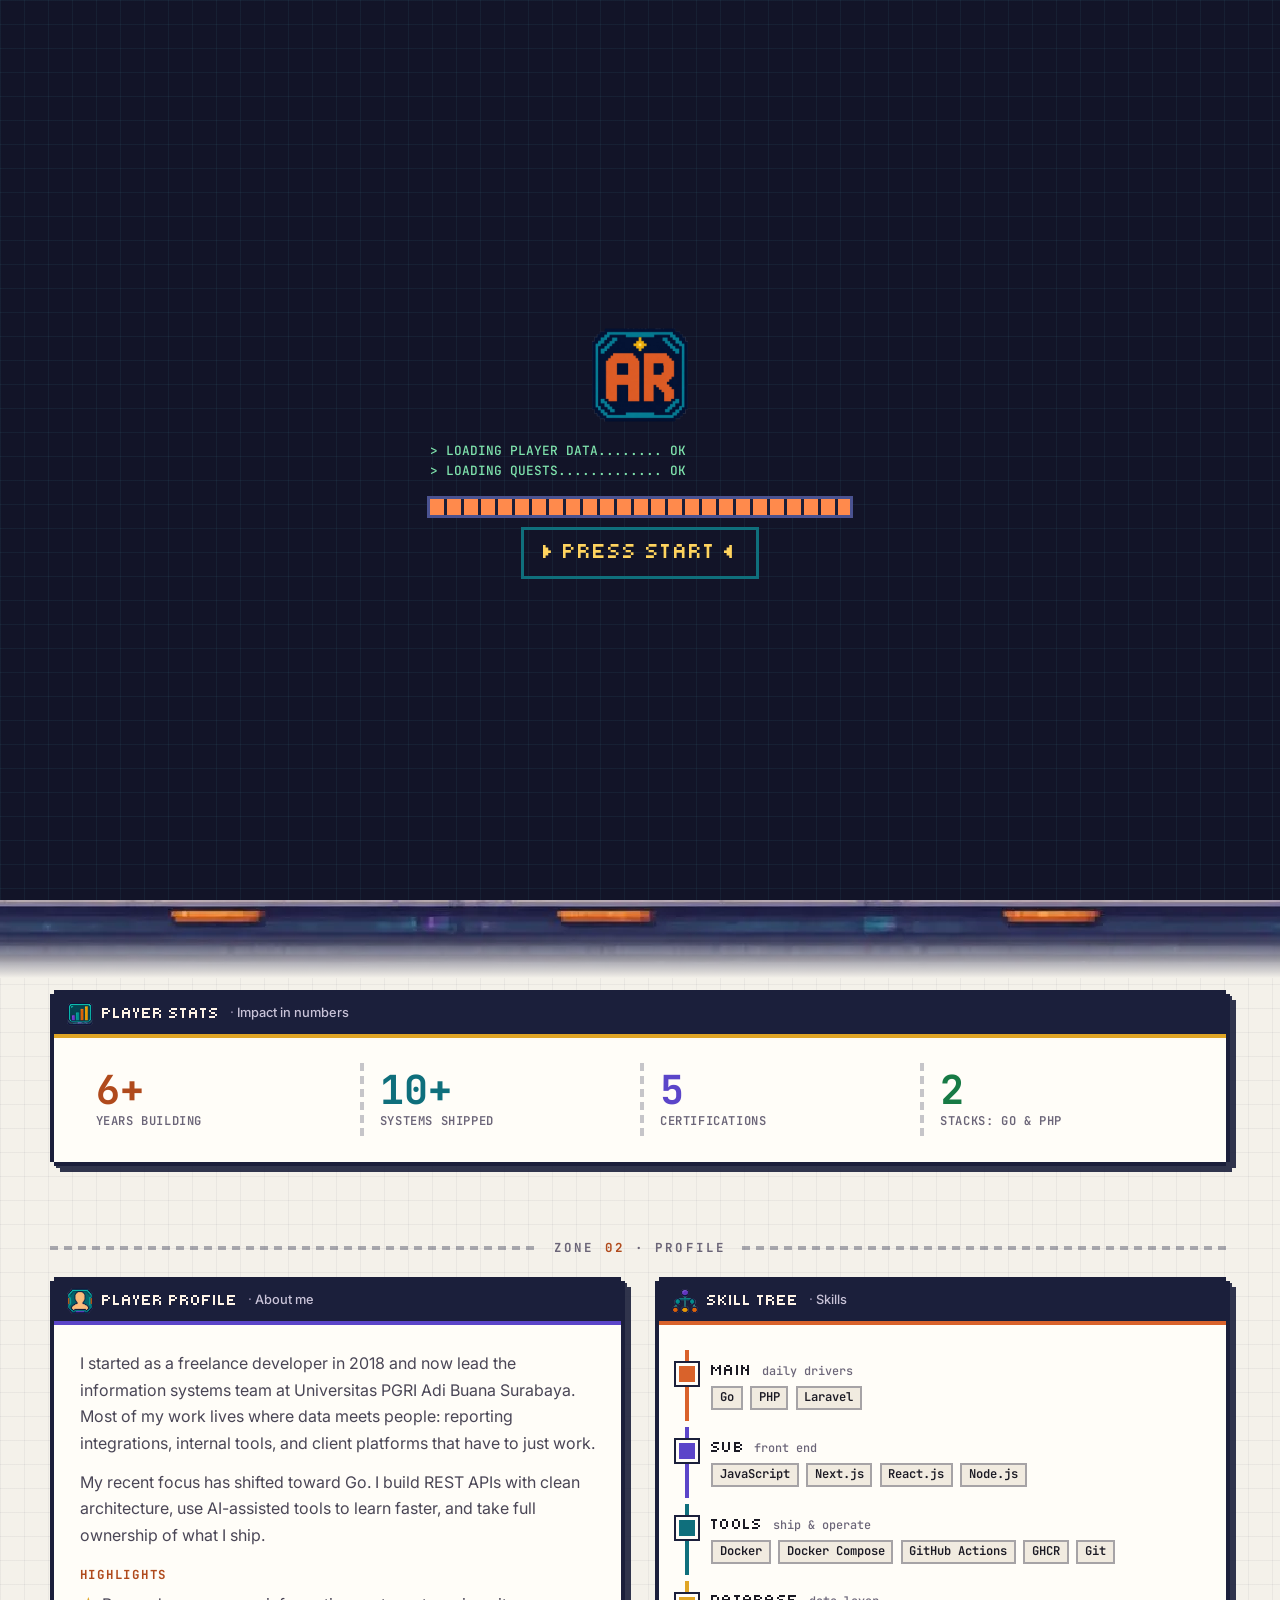
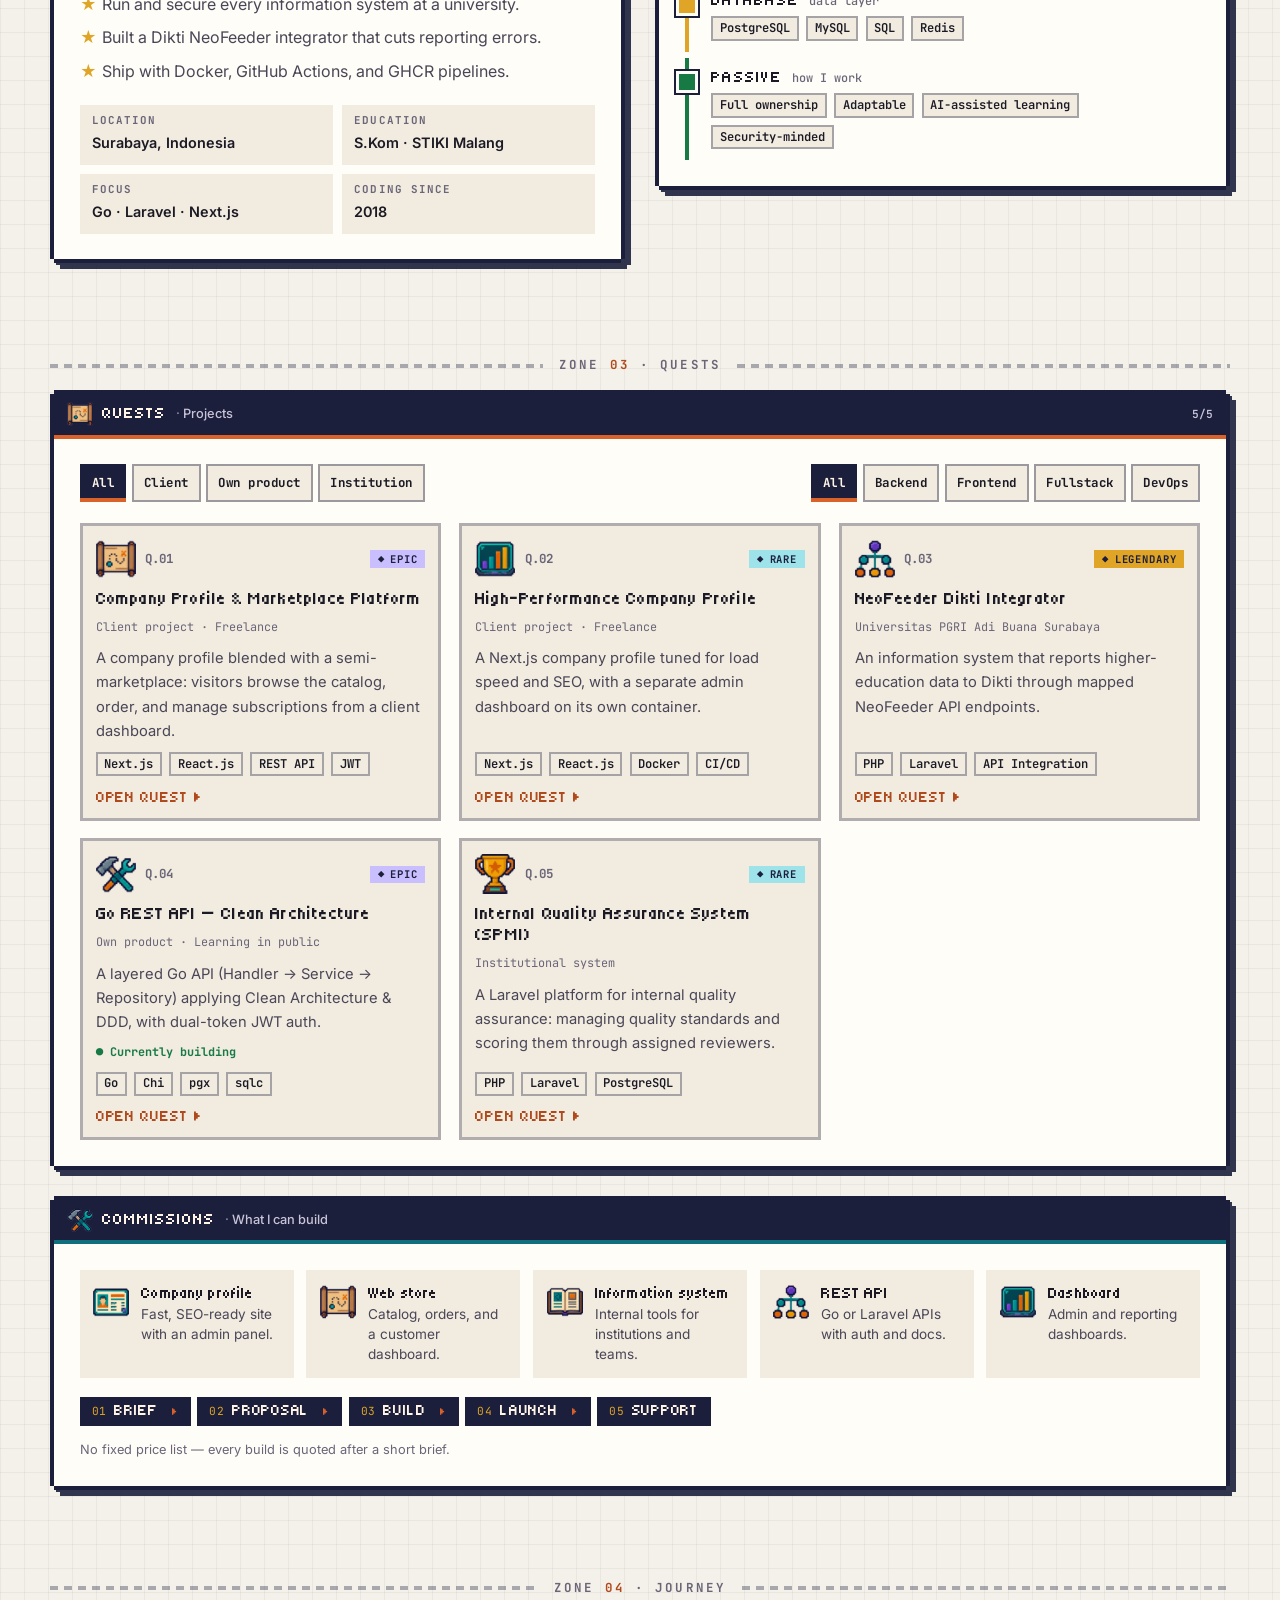
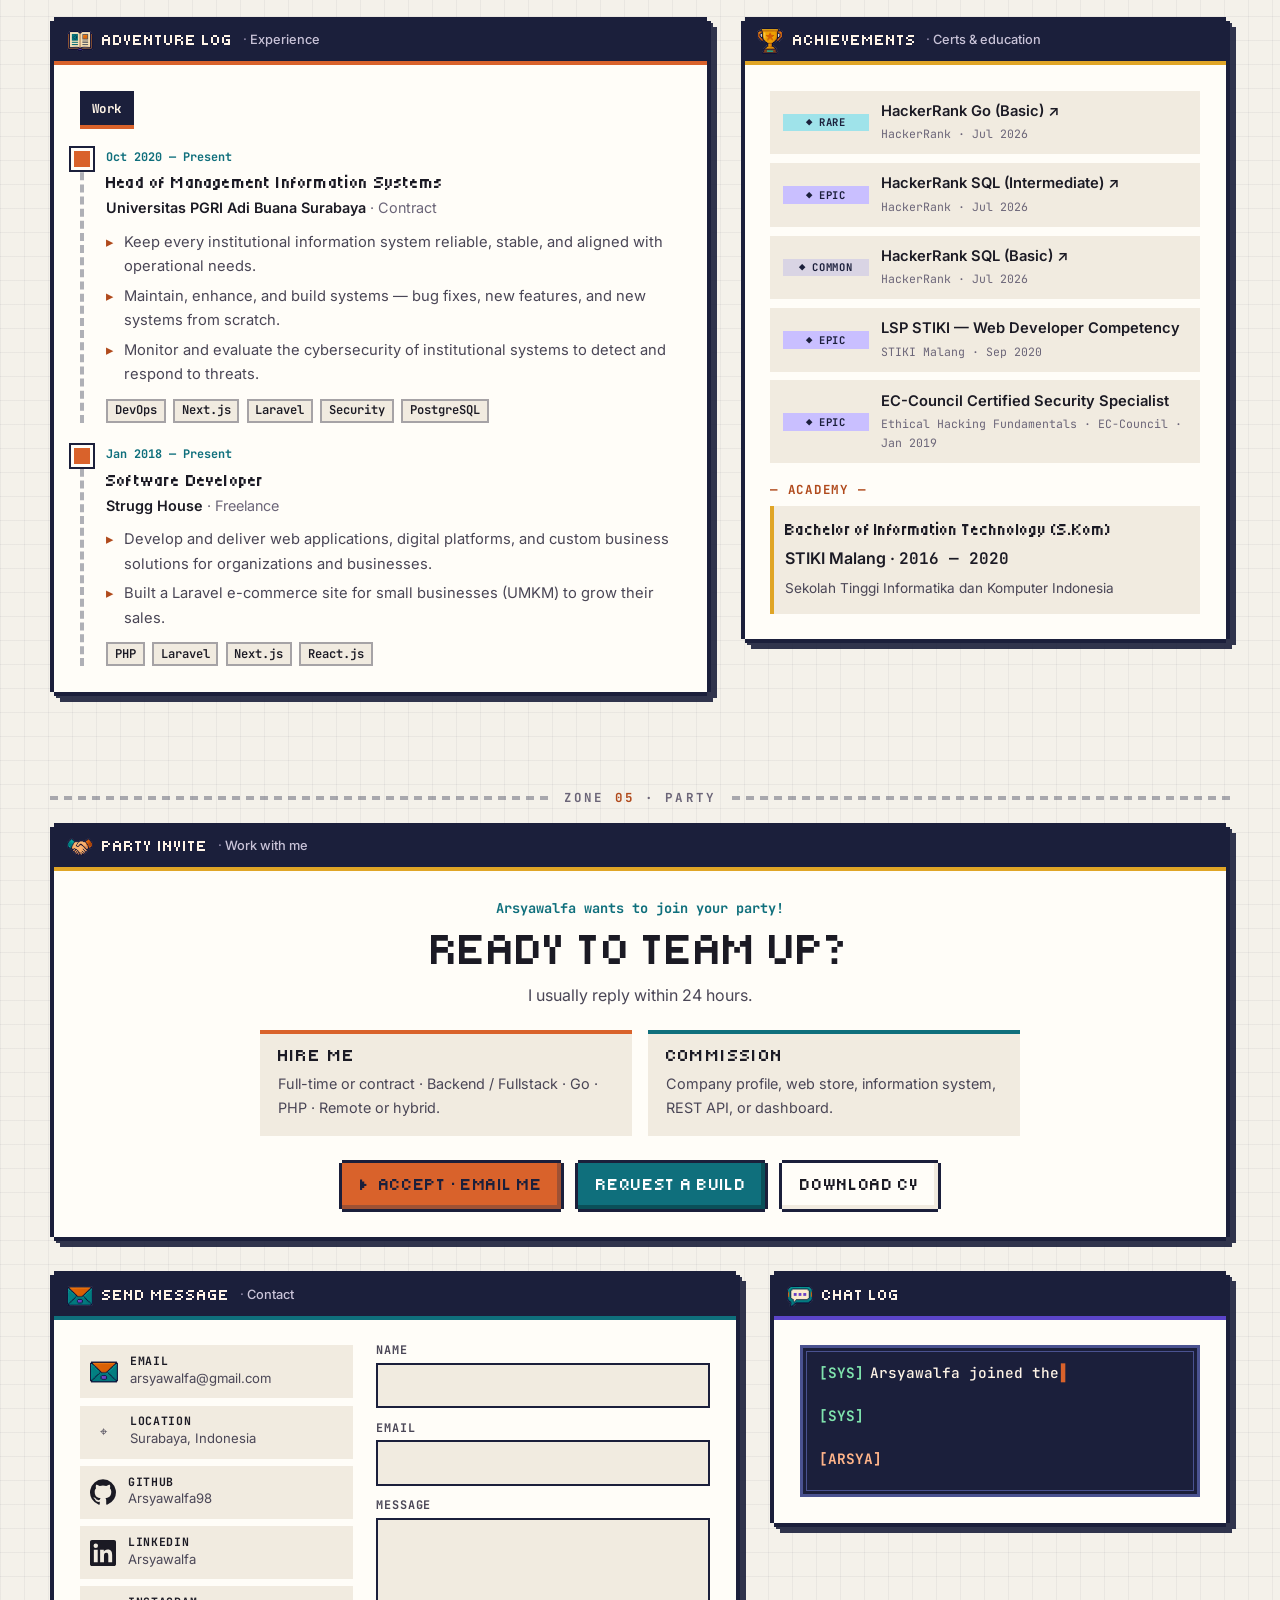
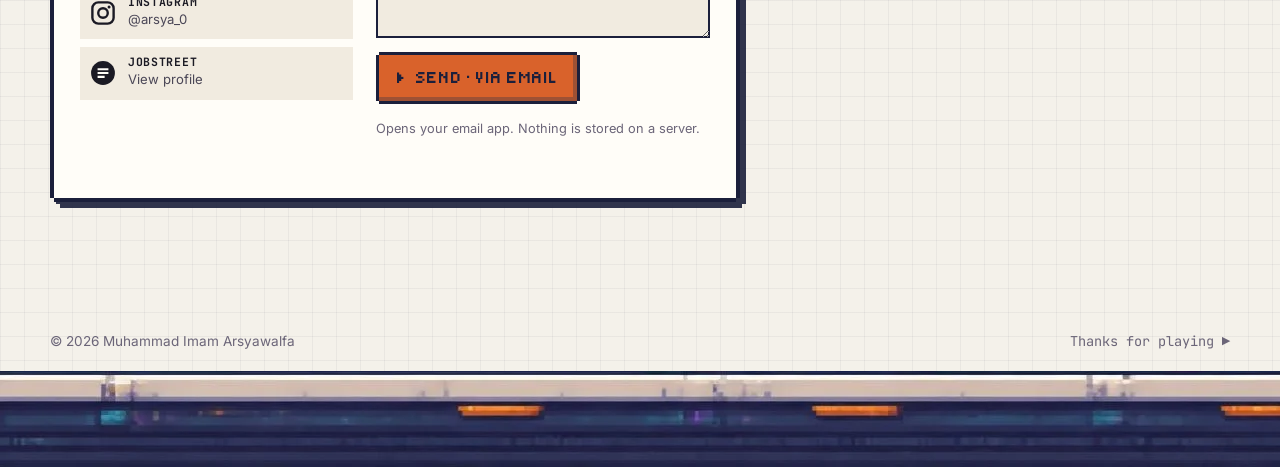
==== commit f34a87a0: "Perbarui pengalaman menjadi 6+ tahun Co-Authored-By: Claude Opus 5.5 <noreply@anthropic.com>" ====
--- a/index.html
+++ b/index.html
@@ -11,7 +11,7 @@
 setTimeout(function(){if(!window.__appReady)d.classList.remove('js')},3000);})();
 </script>
 <title>Muhammad Imam Arsyawalfa — Software Engineer</title>
-<meta name="description" content="Muhammad Imam Arsyawalfa — Software Engineer with 5+ years building web apps and systems with Go, Laravel, and Next.js. Open to work.">
+<meta name="description" content="Muhammad Imam Arsyawalfa — Software Engineer with 6+ years building web apps and systems with Go, Laravel, and Next.js. Open to work.">
 <meta name="theme-color" content="#1b1f3b">
 <link rel="icon" type="image/png" href="favicon.png">
 <link rel="apple-touch-icon" href="assets/img/ui/apple-touch-icon.png">
@@ -92,7 +92,7 @@
         <p class="hello mono" data-i18n="hero.hello">&gt; PLAYER 1 READY</p>
         <h1 id="heroName" class="hero-name"><span>Muhammad Imam</span> <span class="hl glitch" data-text="Arsyawalfa">Arsyawalfa</span></h1>
         <p class="role mono"><span class="role-prefix">&gt;</span> <span id="typed">Software Engineer</span><span class="caret" aria-hidden="true"></span></p>
-        <p class="hero-sum" data-i18n="hero.sum">Software Engineer with 5+ years as a fullstack engineer, shipping web apps and systems for institutions on PHP (Laravel) and JavaScript. Now focused on Go — clean-architecture REST APIs with Chi, pgx, and sqlc.</p>
+        <p class="hero-sum" data-i18n="hero.sum">Software Engineer with 6+ years as a fullstack engineer, shipping web apps and systems for institutions on PHP (Laravel) and JavaScript. Now focused on Go — clean-architecture REST APIs with Chi, pgx, and sqlc.</p>
         <nav class="menu-list hero-actions" aria-label="Quick actions">
           <a href="#quests" class="is-active"><span data-i18n="hero.cta1">View Quests</span><small>Q.01–05</small></a>
           <a href="pdf/CV_ATS_ENGLISH_M_IMAM_ARSYAWALFA.pdf" download data-cv><span data-i18n="hero.cta2">Download CV</span><small class="cv-lang">PDF · EN</small></a>
@@ -120,7 +120,7 @@
         <div class="pc-meters">
           <div class="meter"><span>AVAIL</span><span class="meter-bar" style="--v:100;--c:var(--ok)"></span><b data-i18n="pc.avail">Now</b></div>
           <div class="meter"><span>FOCUS</span><span class="meter-bar" style="--v:80;--c:var(--teal)"></span><b>Go</b></div>
-          <div class="meter"><span>EXP</span><span class="meter-bar" style="--v:70;--c:var(--accent-fill)"></span><b>5+ yrs</b></div>
+          <div class="meter"><span>EXP</span><span class="meter-bar" style="--v:75;--c:var(--accent-fill)"></span><b>6+ yrs</b></div>
         </div>
         <ul class="pc-links" id="pcLinks"></ul>
       </div>
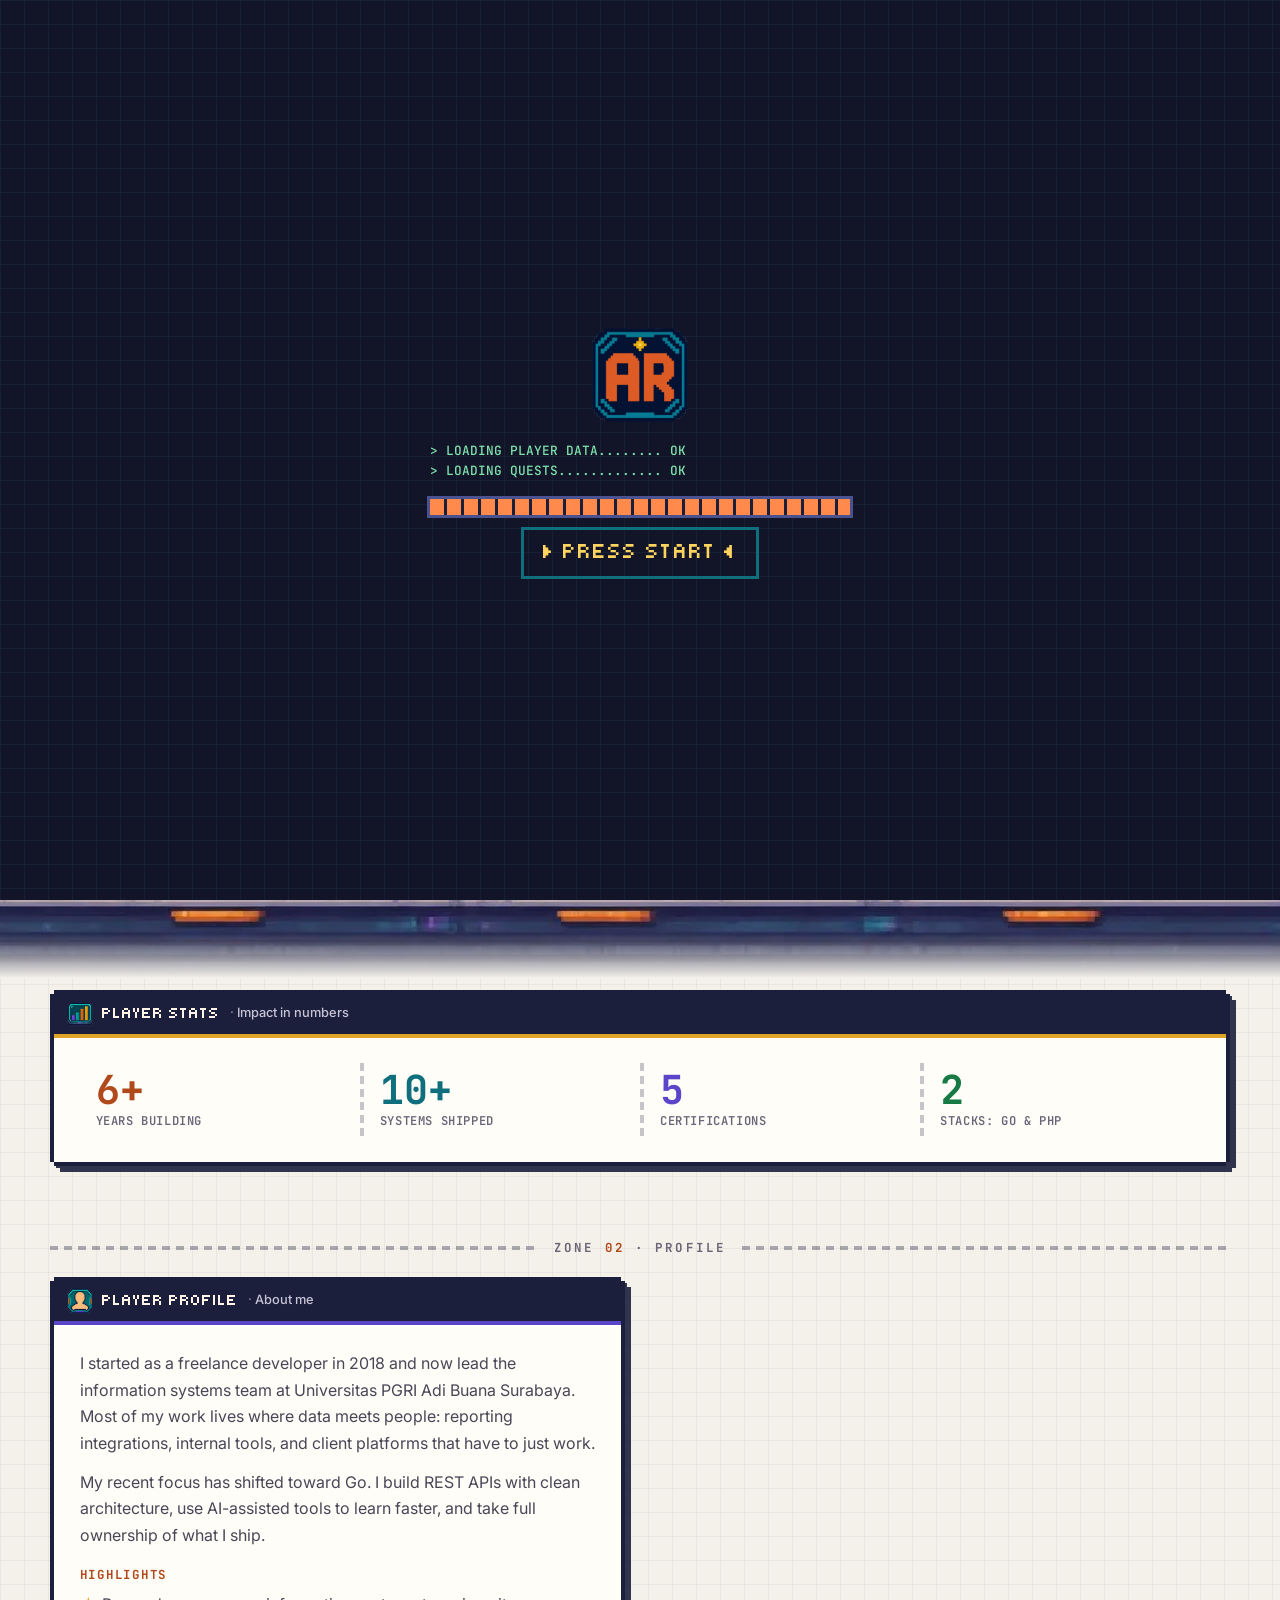
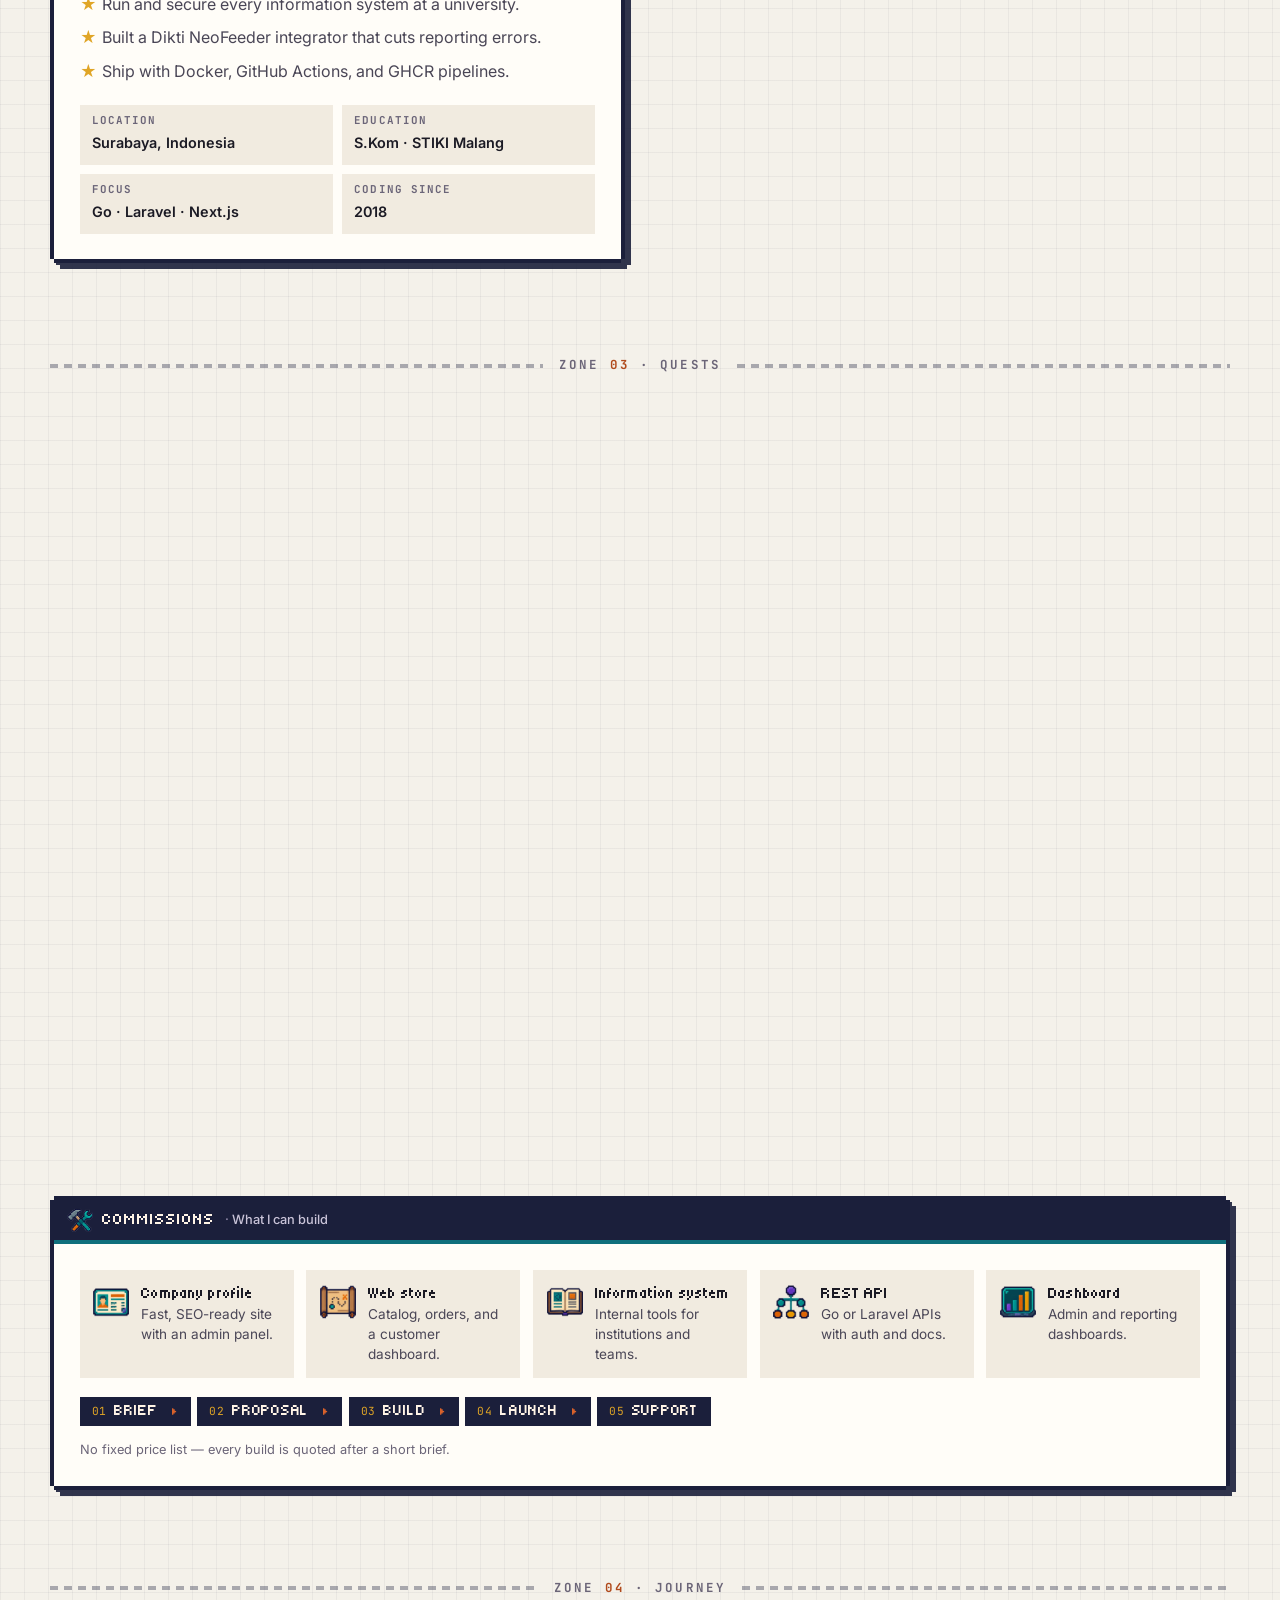
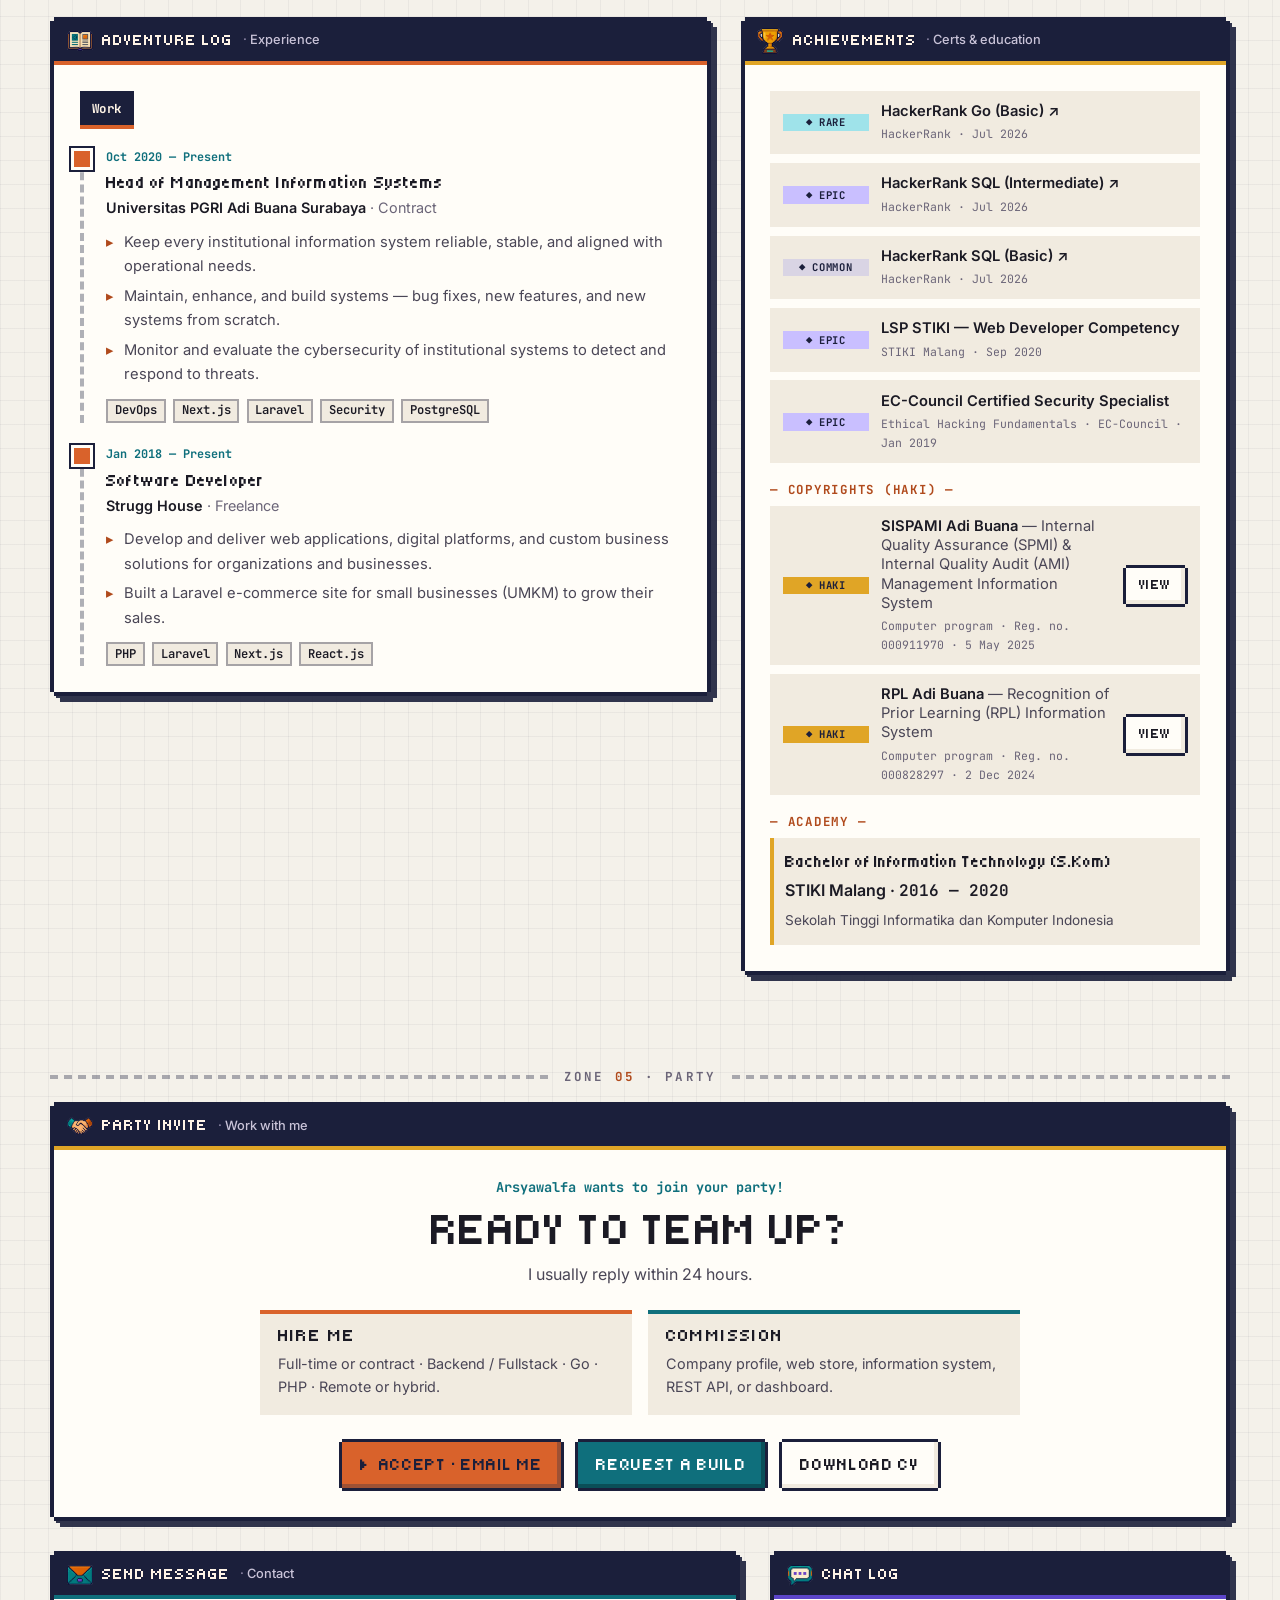
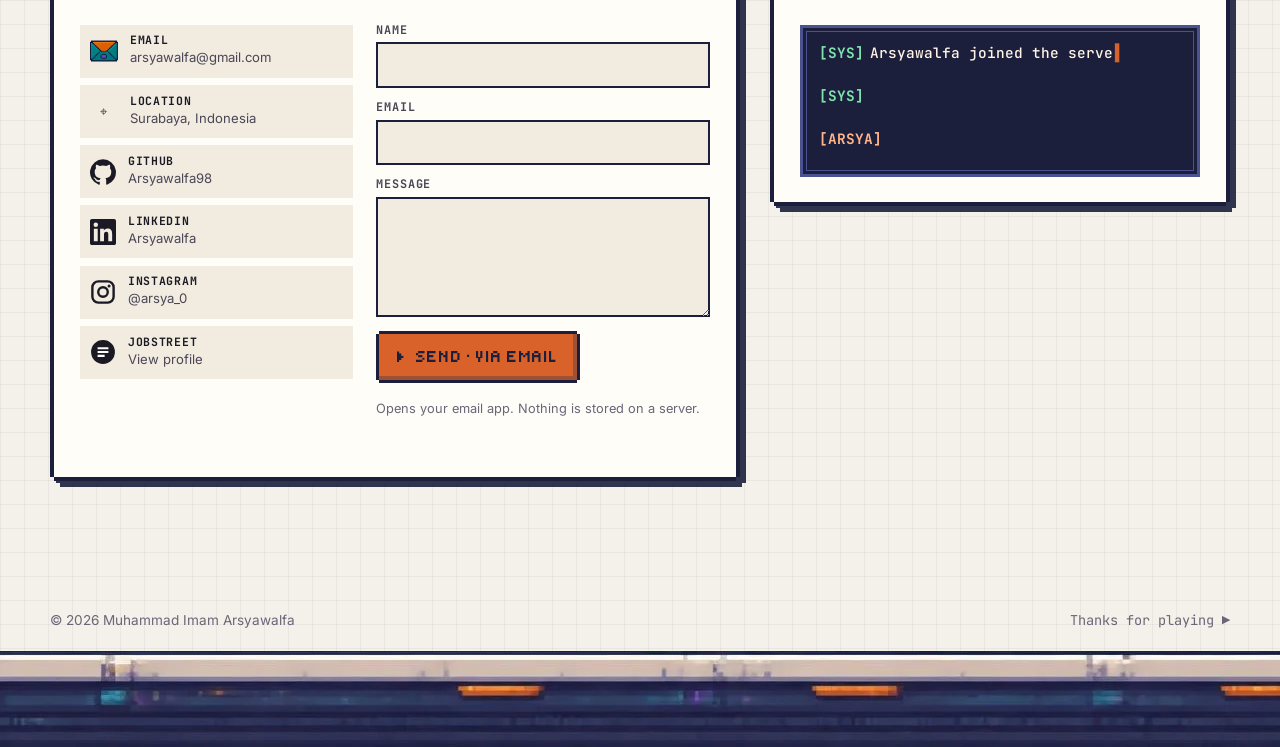
==== commit c06002c1: "Tambah 2 HAKI di Achievements dengan pop-up View - SISPAMI Adi Buana dan RPL Adi Buana (Surat Pencat" ====
--- a/index.html
+++ b/index.html
@@ -22,11 +22,11 @@
 <link rel="preconnect" href="https://fonts.googleapis.com">
 <link rel="preconnect" href="https://fonts.gstatic.com" crossorigin>
 <link href="https://fonts.googleapis.com/css2?family=Inter:wght@400;500;600;700&family=JetBrains+Mono:wght@500;700&family=Tiny5&display=swap" rel="stylesheet">
-<link rel="stylesheet" href="assets/css/tokens.css?v=4">
-<link rel="stylesheet" href="assets/css/base.css?v=4">
-<link rel="stylesheet" href="assets/css/components.css?v=4">
-<link rel="stylesheet" href="assets/css/sections.css?v=4">
-<link rel="stylesheet" href="assets/css/companion.css?v=4">
+<link rel="stylesheet" href="assets/css/tokens.css?v=5">
+<link rel="stylesheet" href="assets/css/base.css?v=5">
+<link rel="stylesheet" href="assets/css/components.css?v=5">
+<link rel="stylesheet" href="assets/css/sections.css?v=5">
+<link rel="stylesheet" href="assets/css/companion.css?v=5">
 <script type="application/ld+json">
 {"@context":"https://schema.org","@type":"Person","name":"Muhammad Imam Arsyawalfa","jobTitle":"Software Engineer","email":"mailto:arsyawalfa@gmail.com","address":{"@type":"PostalAddress","addressLocality":"Surabaya","addressCountry":"ID"},"sameAs":["https://github.com/Arsyawalfa98","https://id.linkedin.com/in/muhammad-imam-arsyawalfa-4062713a5","https://instagram.com/arsya_0"]}
 </script>
@@ -232,6 +232,8 @@
       </div>
       <div class="win-body">
         <ul class="certs" id="certList"></ul>
+        <h3 class="mini-h" data-i18n="haki.h">— Copyrights (HAKI) —</h3>
+        <ul class="certs haki" id="hakiList"></ul>
         <h3 class="mini-h">— Academy —</h3>
         <div class="edu" id="edu"></div>
       </div>
@@ -343,6 +345,18 @@
   </div>
 </dialog>
 
+<!-- HAKI VIEWER -->
+<dialog class="modal modal--doc" id="hakiModal" aria-labelledby="hmTitle">
+  <div class="win win--gold">
+    <div class="win-bar">
+      <img class="win-ico" src="assets/img/icons/achievements.png" alt="" width="26" height="26">
+      <p class="win-title" id="hmTitle">Copyright</p><span class="win-label" id="hmCode"></span>
+      <span class="win-meta"><button type="button" class="modal-close" data-close aria-label="Close">×</button></span>
+    </div>
+    <div class="win-body doc-view"><img id="hmImg" alt="" width="910" height="1287"></div>
+  </div>
+</dialog>
+
 <a href="#home" class="to-top" id="toTop" aria-label="Back to top">▲</a>
 
 <!-- PIXEL COMPANION -->
@@ -356,7 +370,7 @@
 <button type="button" class="buddy-show" id="buddyShow" aria-label="Show character" hidden>🙂</button>
 
 <script src="assets/js/companion-frames.js" defer></script>
-<script src="assets/js/companion.js?v=4" defer></script>
+<script src="assets/js/companion.js?v=5" defer></script>
 <script type="module" src="assets/js/main.js?v=4"></script>
 </body>
 </html>
--- a/assets/css/sections.css
+++ b/assets/css/sections.css
@@ -153,6 +153,16 @@
 .edu-school{font-weight:600;color:var(--ink);margin:.25rem 0}
 .edu-full{font-size:.85rem}
 
+/* HAKI */
+.haki .cert{grid-template-columns:auto 1fr auto}
+.haki .cert-view{grid-column:3;grid-row:1/3;align-self:center}
+.cert-d{font-weight:400;color:var(--ink-soft)}
+.modal--doc{width:min(640px,100% - 1.5rem)}
+.doc-view{padding:.8rem;background:var(--panel-2)}
+.doc-view img{width:100%;height:auto;box-shadow:0 0 0 2px var(--frame)}
+.qd-haki{display:flex;flex-wrap:wrap;align-items:center;gap:.5rem;margin-bottom:.9rem;font:600 .82rem/1.3 var(--font-mono);color:var(--ink)}
+.link-btn{background:none;border:0;padding:.3rem 0;cursor:pointer;font:700 .82rem/1 var(--font-mono);color:var(--accent);text-decoration:underline;text-underline-offset:3px}
+
 /* party */
 .party{text-align:center}
 .party-hello{font-size:.85rem;font-weight:700;color:var(--teal)}
@@ -245,6 +255,8 @@
   .filters .seg-btn{flex:none}
   .pc-top{grid-template-columns:92px 1fr}
   .info{grid-template-columns:1fr}
+  .haki .cert{grid-template-columns:auto 1fr}
+  .haki .cert-view{grid-column:1/-1;grid-row:auto;justify-self:start;margin-top:.4rem}
   .ground{height:72px}
   .hero{--stage:250px}
 }
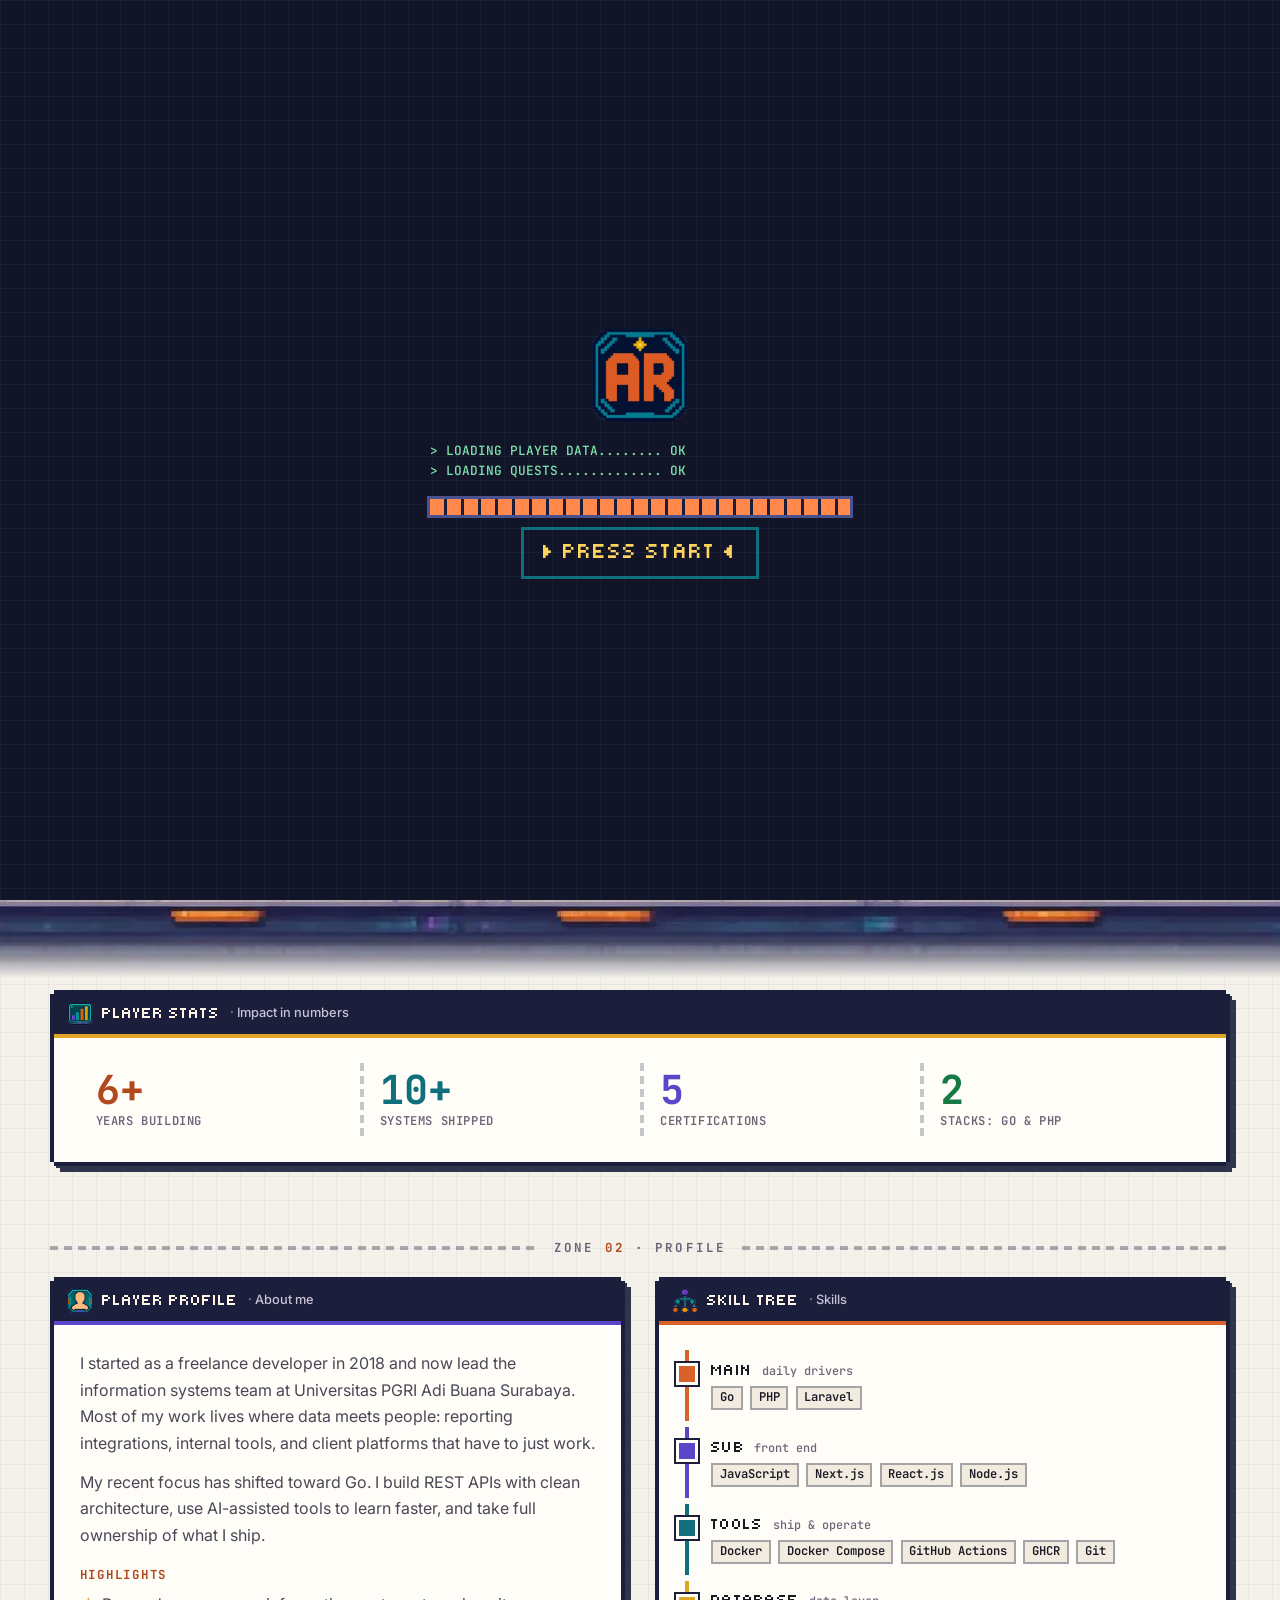
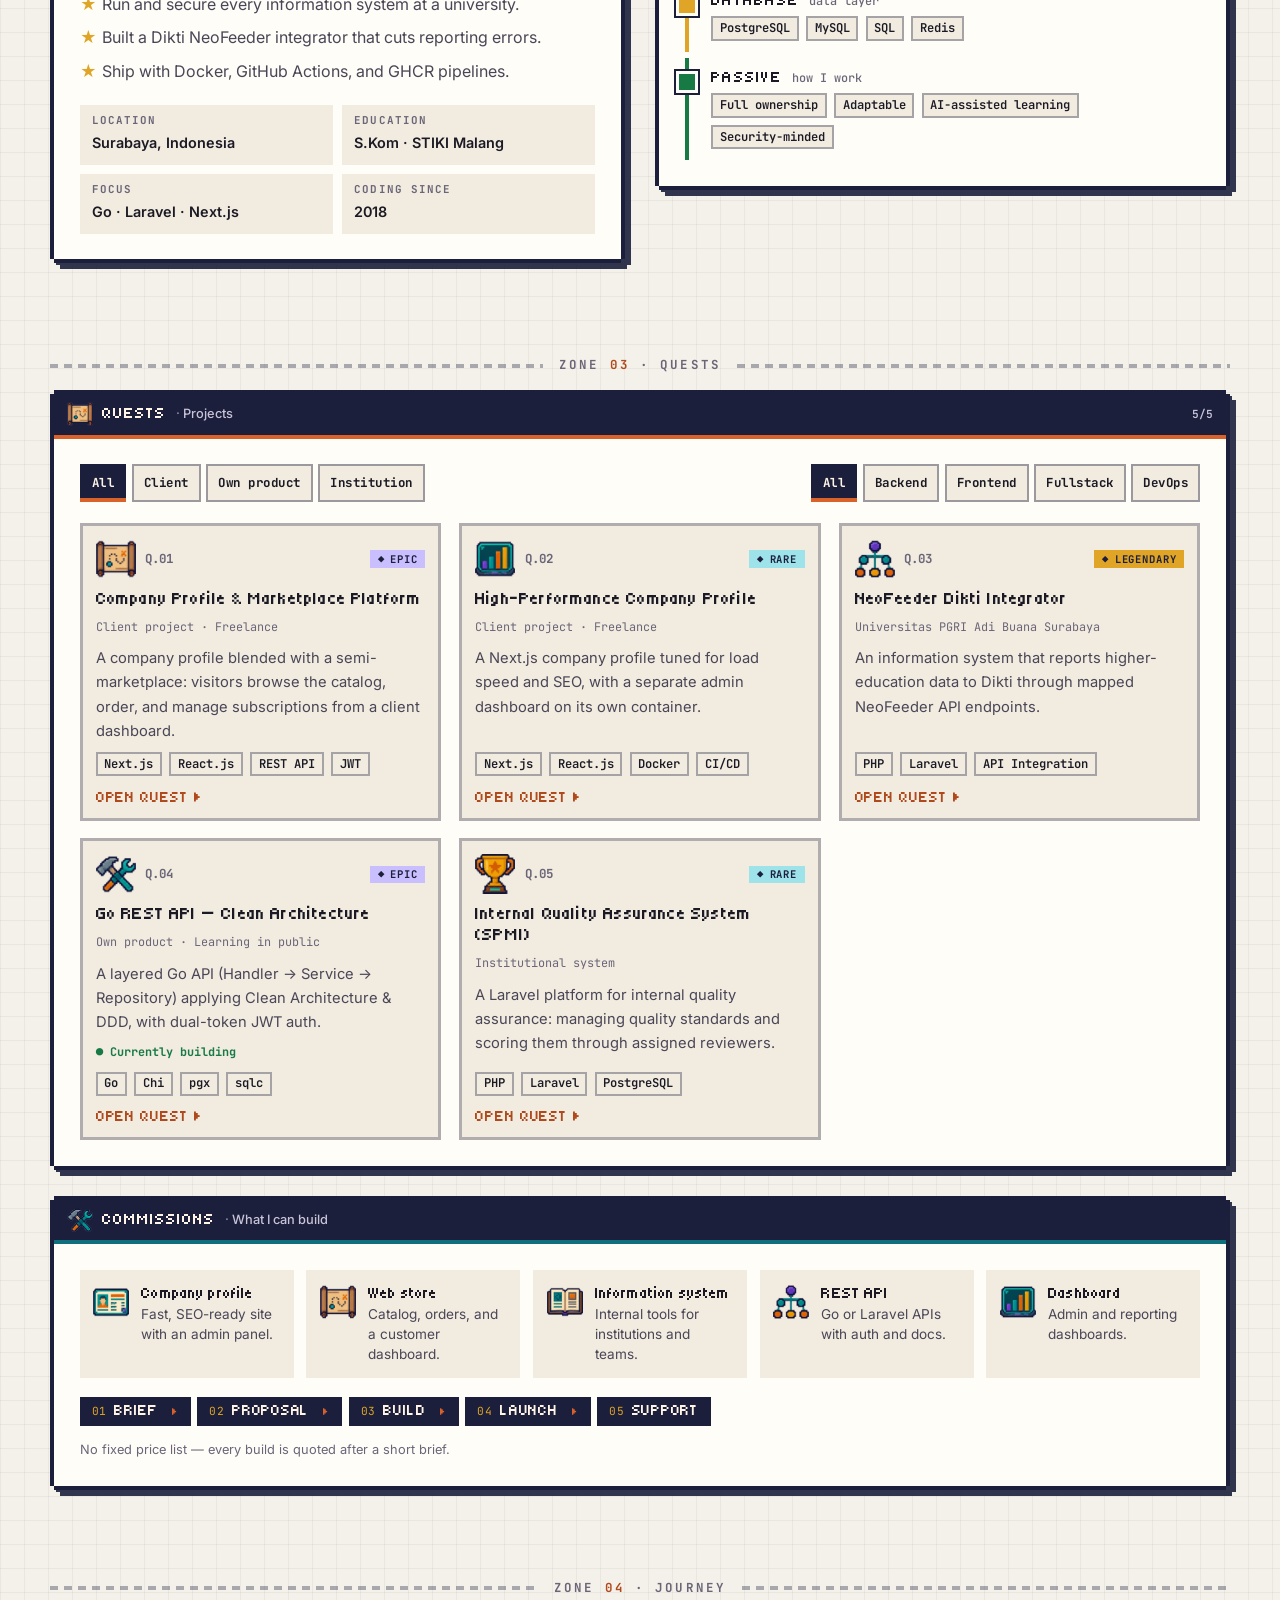
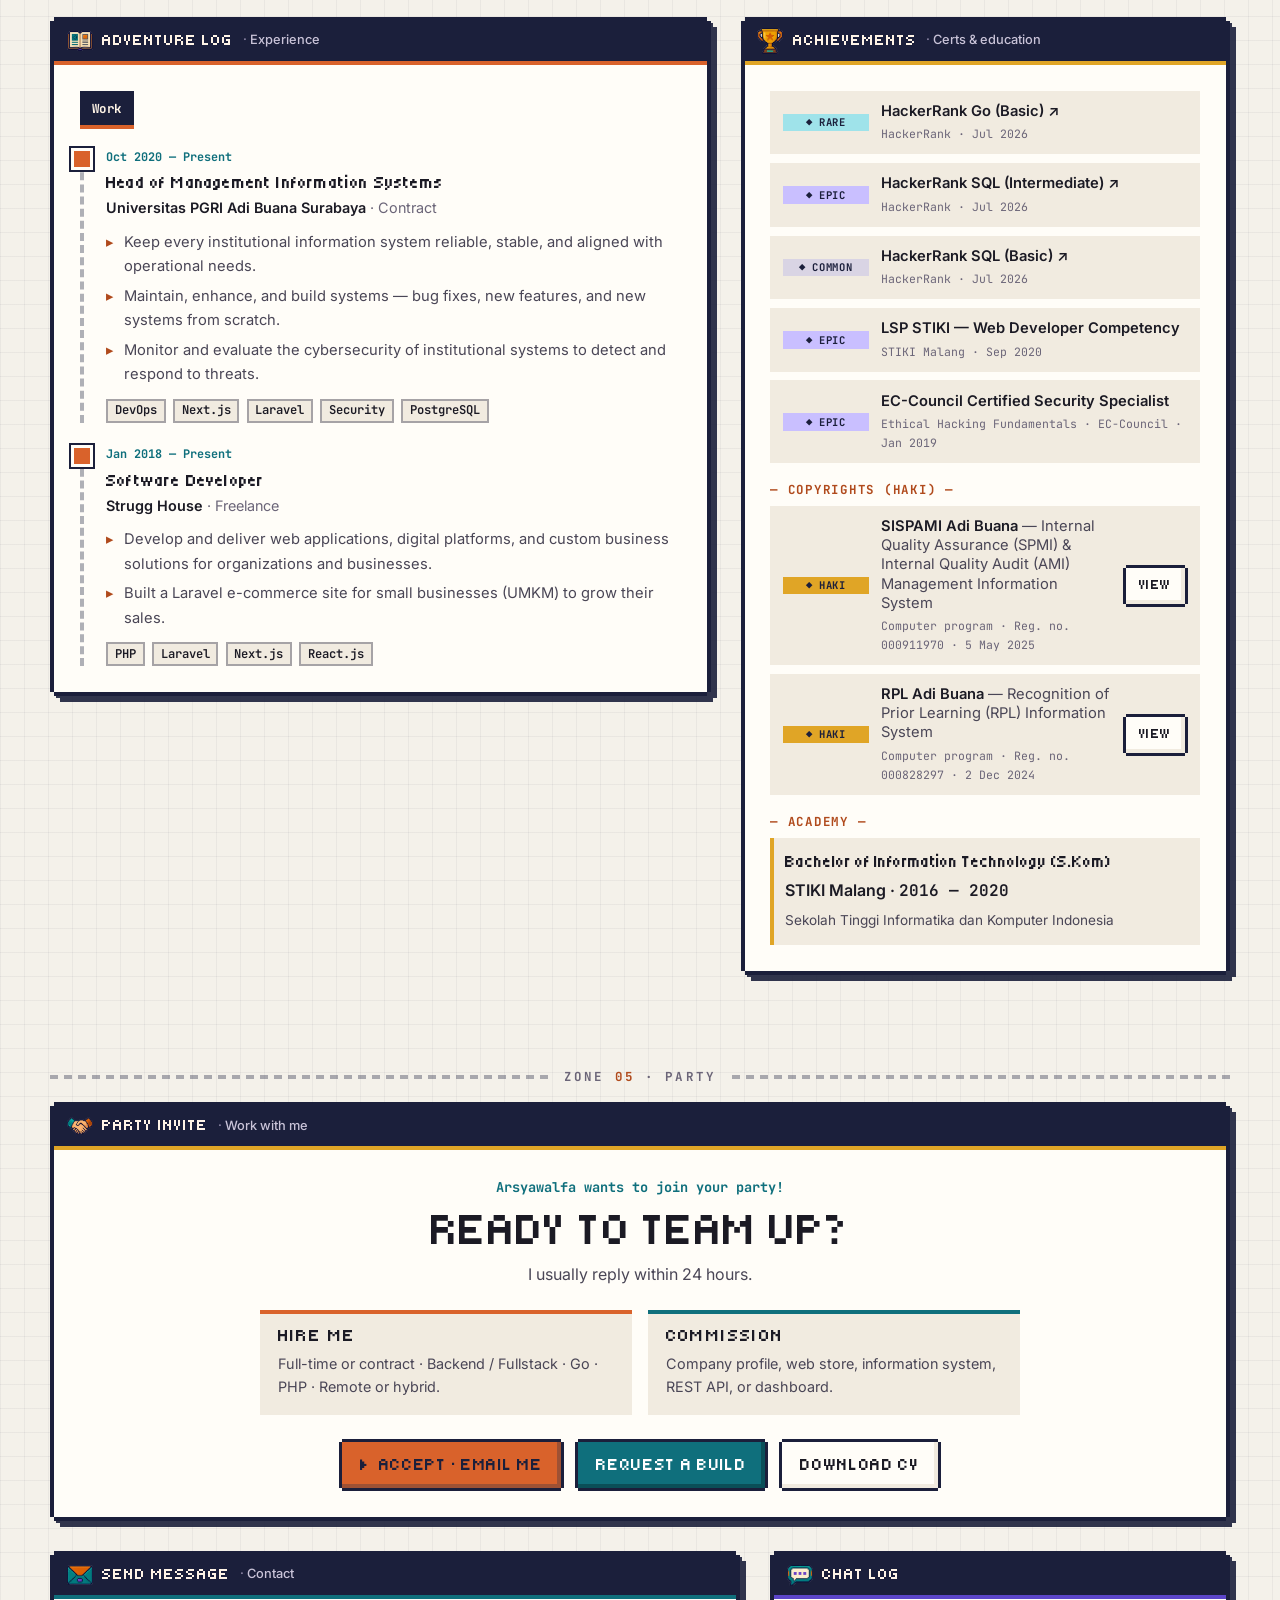
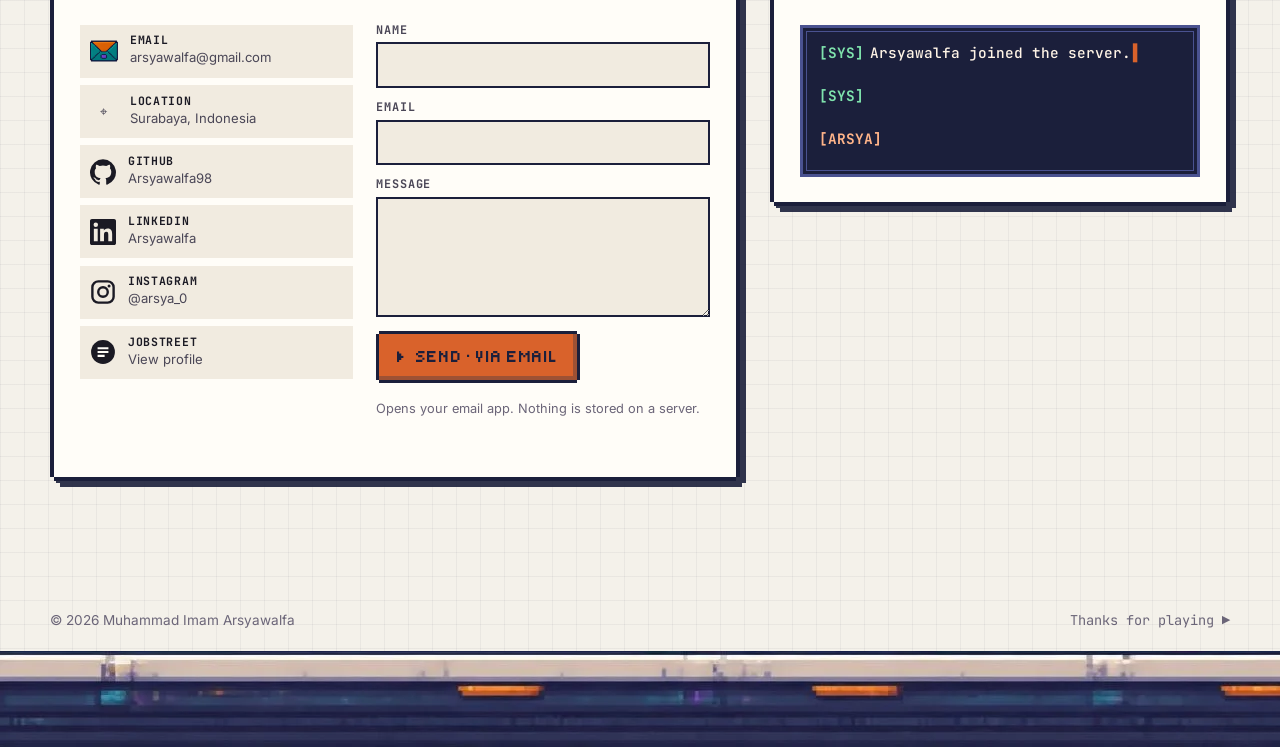
==== commit 02815fa0: "Tambah animasi lompat, menunjuk, berbalik, dan jatuh kaget pada companion - Lompat ke jalan hero (6 " ====
--- a/index.html
+++ b/index.html
@@ -26,7 +26,7 @@
 <link rel="stylesheet" href="assets/css/base.css?v=5">
 <link rel="stylesheet" href="assets/css/components.css?v=5">
 <link rel="stylesheet" href="assets/css/sections.css?v=5">
-<link rel="stylesheet" href="assets/css/companion.css?v=5">
+<link rel="stylesheet" href="assets/css/companion.css?v=6">
 <script type="application/ld+json">
 {"@context":"https://schema.org","@type":"Person","name":"Muhammad Imam Arsyawalfa","jobTitle":"Software Engineer","email":"mailto:arsyawalfa@gmail.com","address":{"@type":"PostalAddress","addressLocality":"Surabaya","addressCountry":"ID"},"sameAs":["https://github.com/Arsyawalfa98","https://id.linkedin.com/in/muhammad-imam-arsyawalfa-4062713a5","https://instagram.com/arsya_0"]}
 </script>
@@ -369,8 +369,8 @@
 </div>
 <button type="button" class="buddy-show" id="buddyShow" aria-label="Show character" hidden>🙂</button>
 
-<script src="assets/js/companion-frames.js" defer></script>
-<script src="assets/js/companion.js?v=5" defer></script>
+<script src="assets/js/companion-frames.js?v=6" defer></script>
+<script src="assets/js/companion.js?v=6" defer></script>
 <script type="module" src="assets/js/main.js?v=4"></script>
 </body>
 </html>
--- a/assets/css/companion.css
+++ b/assets/css/companion.css
@@ -1,7 +1,7 @@
 /* pixel companion (dipindah dari style.css; balon memakai gaya .dialog-box) */
 .buddy{--bs:2;--bc:1;--br:1;--fw:80;--fh:82;position:fixed;left:0;top:0;z-index:950;width:calc(var(--fw)*1px*var(--bs));height:calc(var(--fh)*1px*var(--bs));will-change:transform;pointer-events:none}
 .buddy[hidden]{display:none}
-.buddy-sprite{position:absolute;inset:0;pointer-events:auto;padding:0;border:0;background:url(../img/companion/arsya-sheet.png) 0 0/calc(var(--fw)*1px*var(--bs)*var(--bc)) calc(var(--fh)*1px*var(--bs)*var(--br)) no-repeat;image-rendering:pixelated;cursor:grab;touch-action:none;user-select:none;-webkit-user-select:none;-webkit-tap-highlight-color:transparent;filter:drop-shadow(0 5px 6px rgba(15,21,51,.28));transform-origin:50% 100%}
+.buddy-sprite{position:absolute;inset:0;pointer-events:auto;padding:0;border:0;background:url(../img/companion/arsya-sheet.png?v=6) 0 0/calc(var(--fw)*1px*var(--bs)*var(--bc)) calc(var(--fh)*1px*var(--bs)*var(--br)) no-repeat;image-rendering:pixelated;cursor:grab;touch-action:none;user-select:none;-webkit-user-select:none;-webkit-tap-highlight-color:transparent;filter:drop-shadow(0 5px 6px rgba(15,21,51,.28));transform-origin:50% 100%}
 .buddy.face-left .buddy-sprite{scale:-1 1}
 .buddy.dragging .buddy-sprite{cursor:grabbing;filter:drop-shadow(0 18px 14px rgba(15,21,51,.25))}
 .buddy-sprite:focus-visible{outline:3px solid var(--teal);outline-offset:2px}
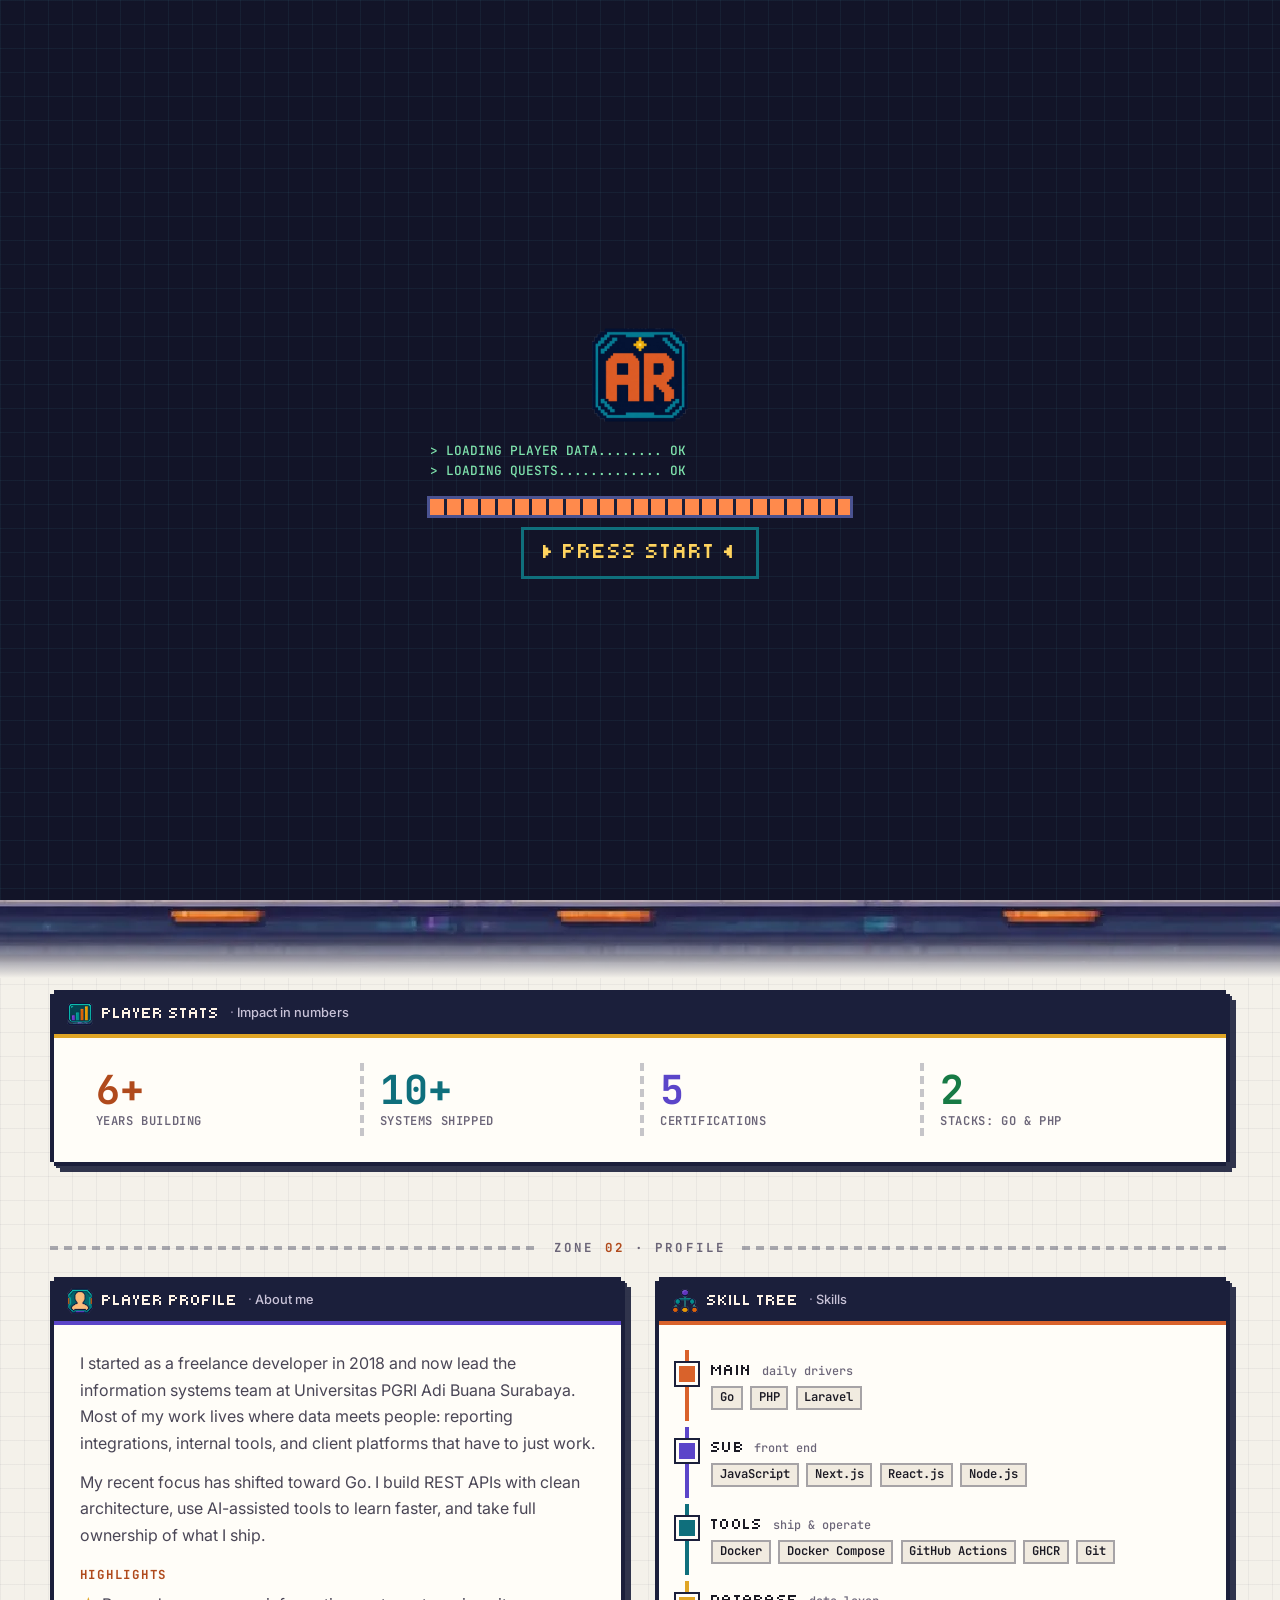
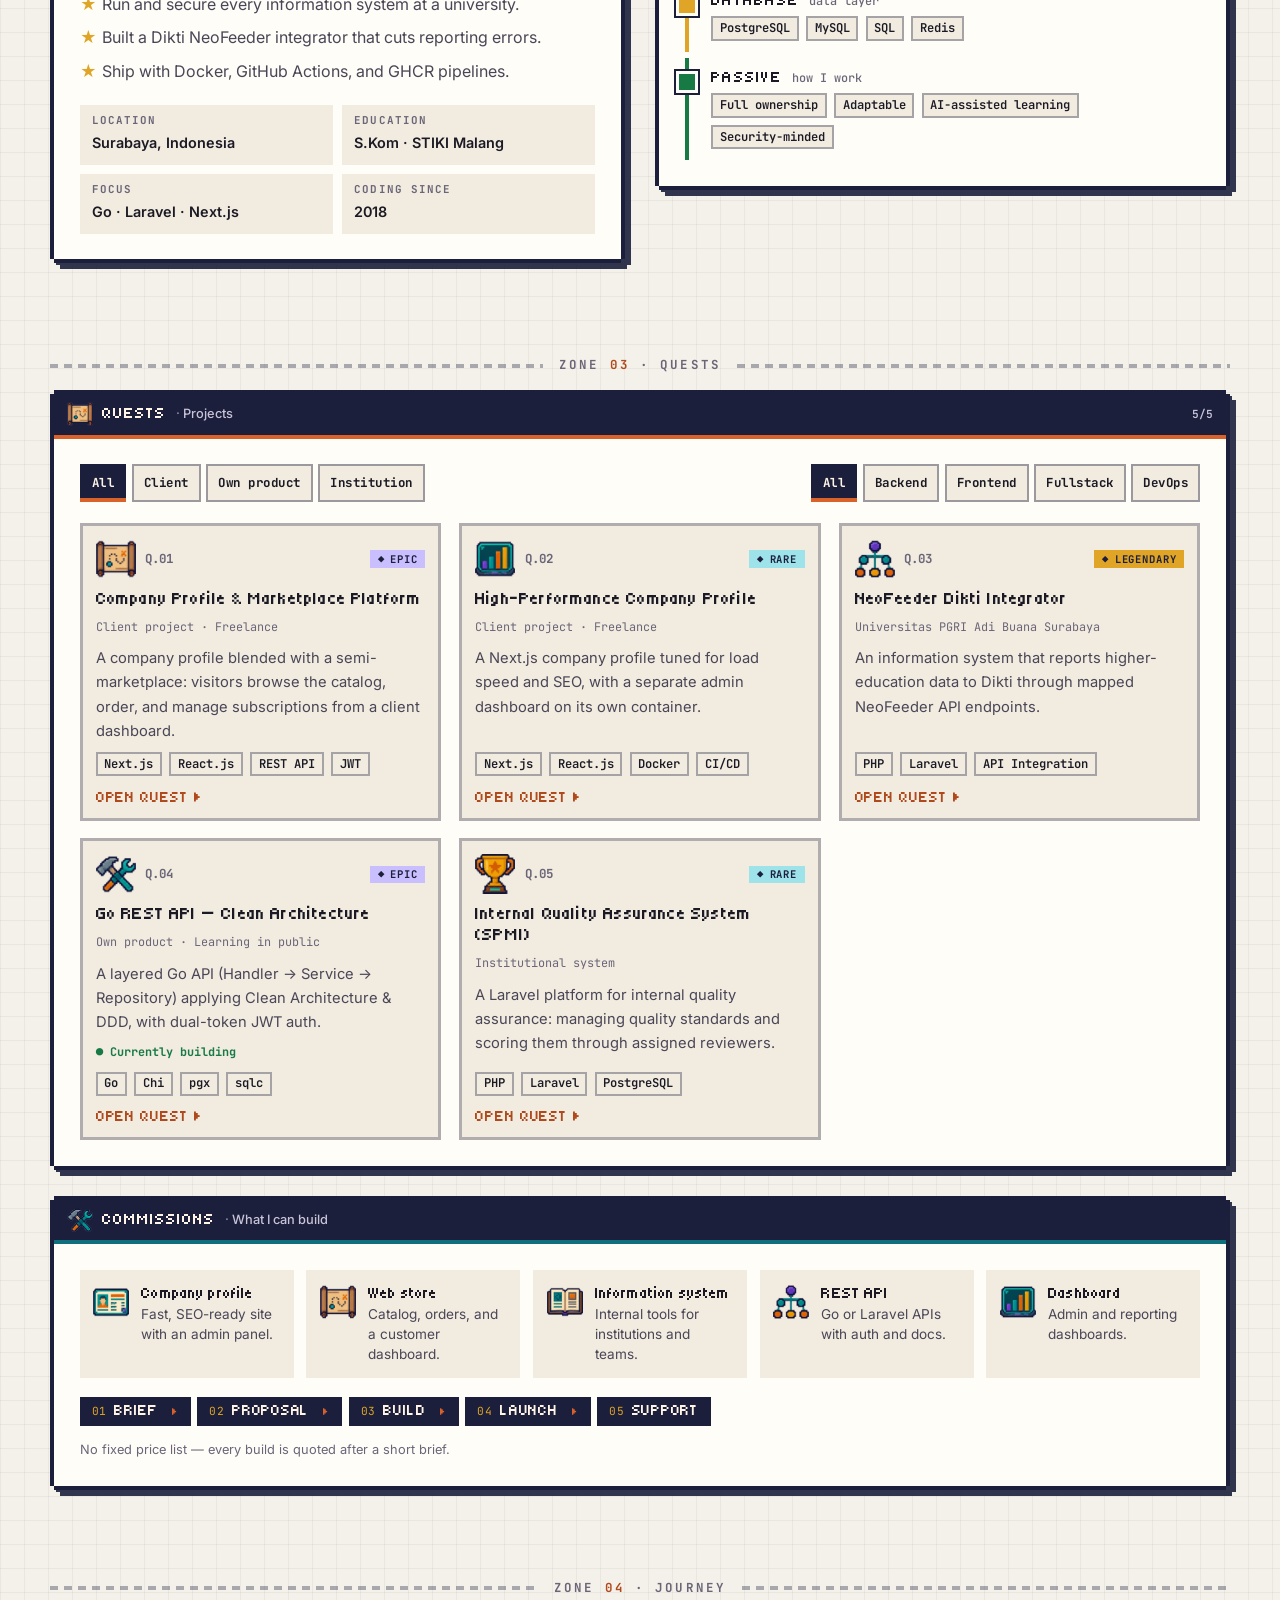
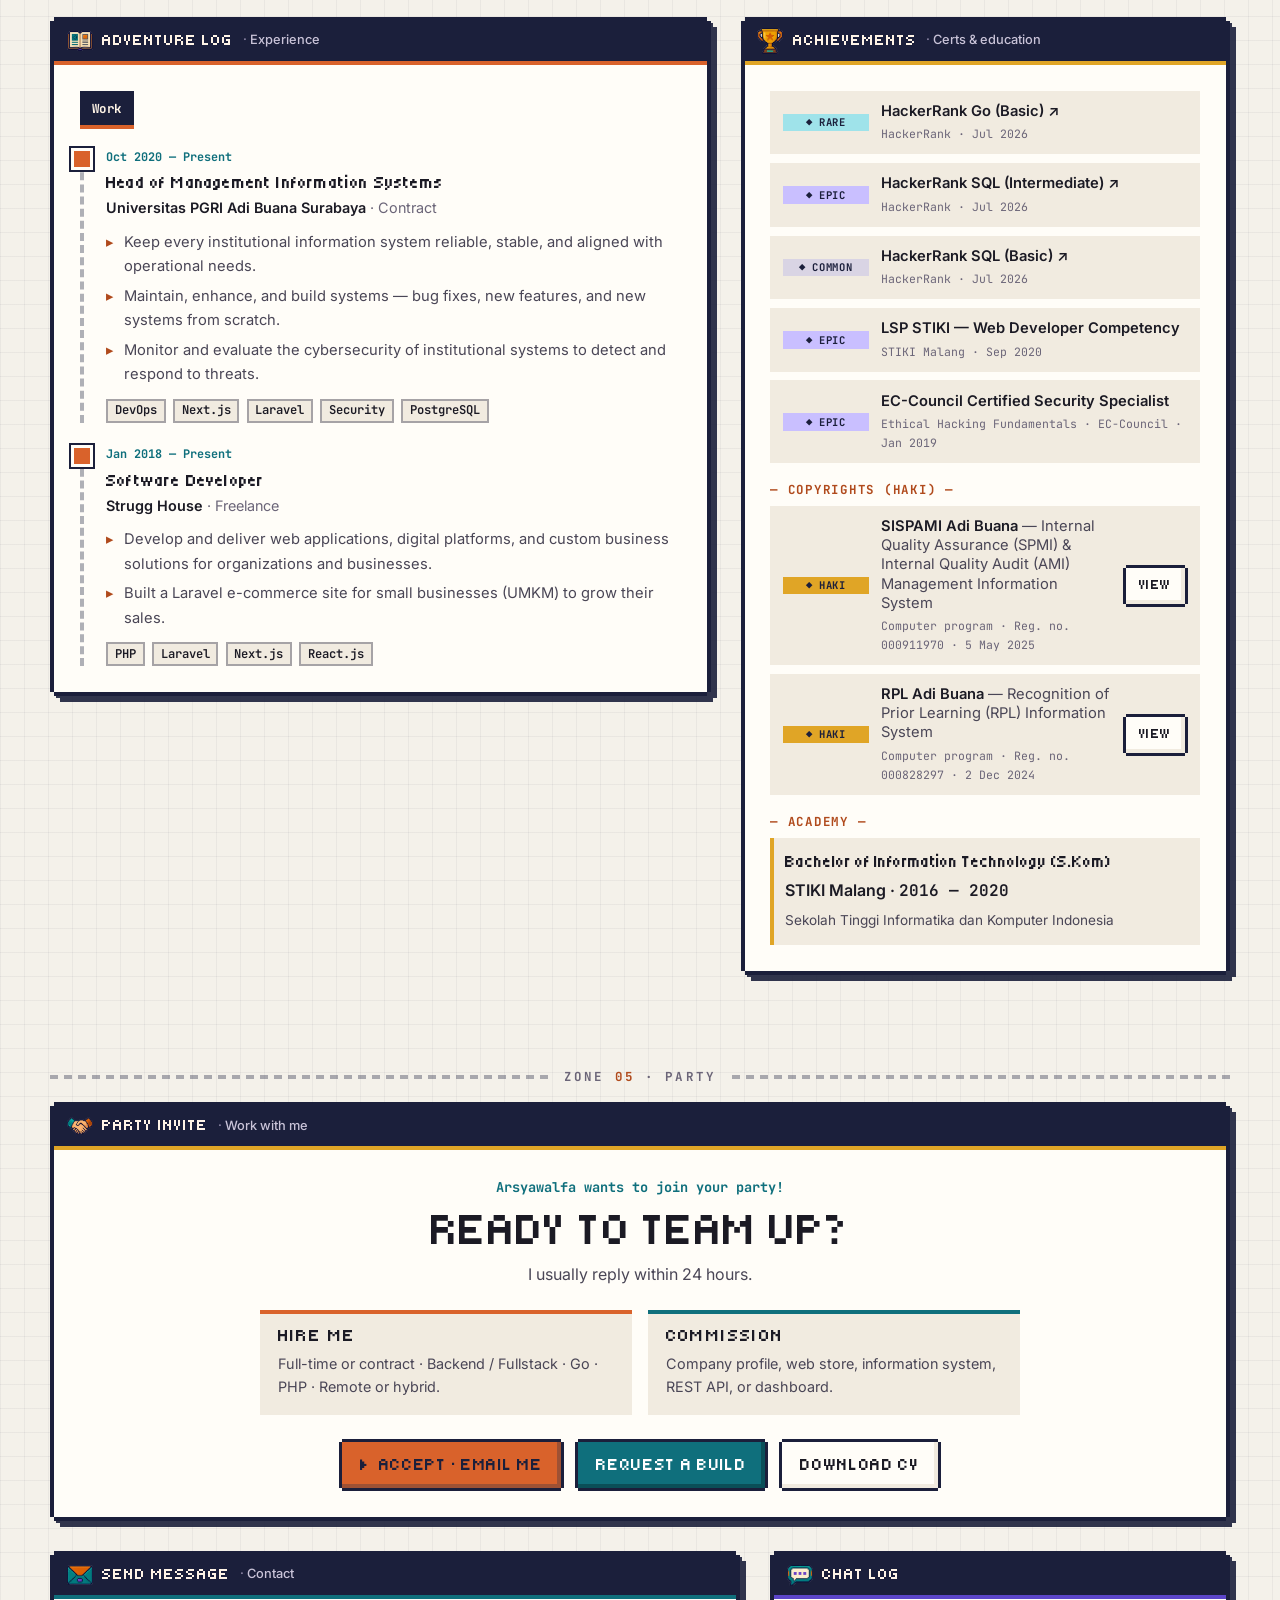
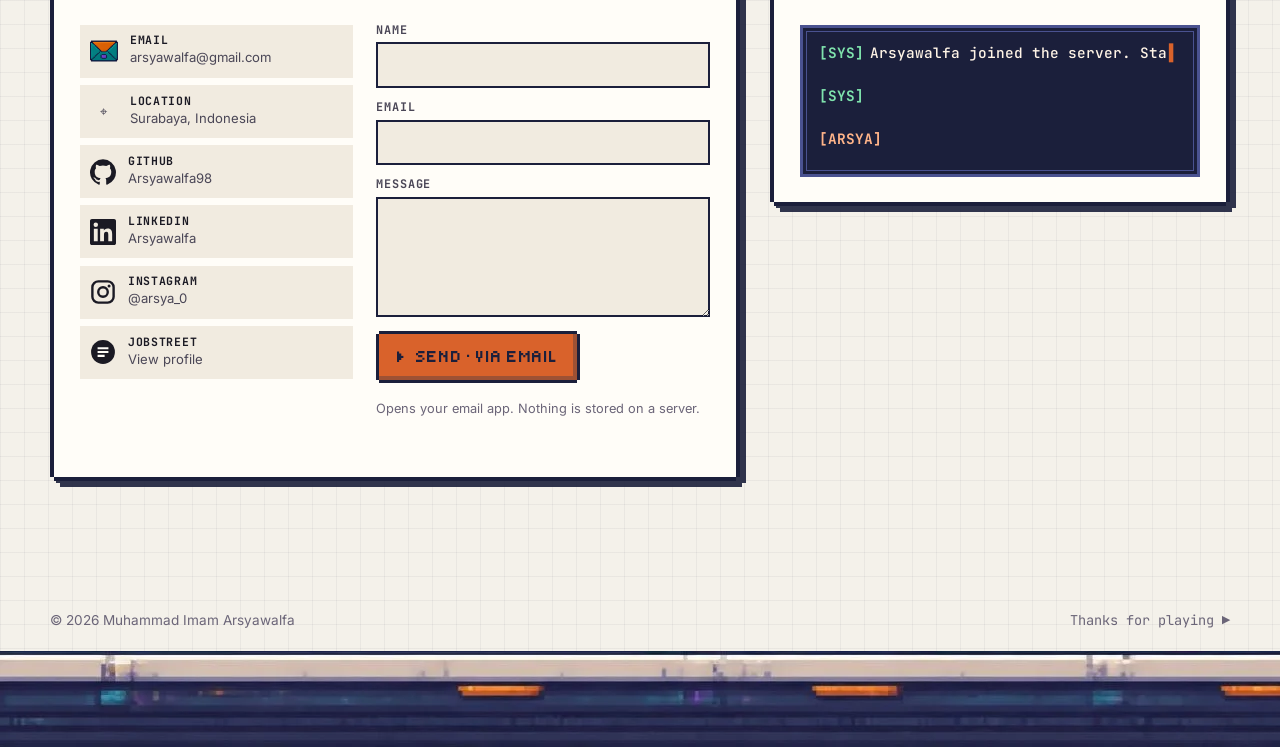
==== commit f4de88d6: "Ganti ekspresi companion dengan frame baru dan hapus gambar tak terpakai - Geli, marah, menangis, da" ====
--- a/index.html
+++ b/index.html
@@ -26,7 +26,7 @@
 <link rel="stylesheet" href="assets/css/base.css?v=5">
 <link rel="stylesheet" href="assets/css/components.css?v=5">
 <link rel="stylesheet" href="assets/css/sections.css?v=5">
-<link rel="stylesheet" href="assets/css/companion.css?v=6">
+<link rel="stylesheet" href="assets/css/companion.css?v=7">
 <script type="application/ld+json">
 {"@context":"https://schema.org","@type":"Person","name":"Muhammad Imam Arsyawalfa","jobTitle":"Software Engineer","email":"mailto:arsyawalfa@gmail.com","address":{"@type":"PostalAddress","addressLocality":"Surabaya","addressCountry":"ID"},"sameAs":["https://github.com/Arsyawalfa98","https://id.linkedin.com/in/muhammad-imam-arsyawalfa-4062713a5","https://instagram.com/arsya_0"]}
 </script>
@@ -369,8 +369,8 @@
 </div>
 <button type="button" class="buddy-show" id="buddyShow" aria-label="Show character" hidden>🙂</button>
 
-<script src="assets/js/companion-frames.js?v=6" defer></script>
-<script src="assets/js/companion.js?v=6" defer></script>
+<script src="assets/js/companion-frames.js?v=7" defer></script>
+<script src="assets/js/companion.js?v=7" defer></script>
 <script type="module" src="assets/js/main.js?v=4"></script>
 </body>
 </html>
--- a/assets/css/companion.css
+++ b/assets/css/companion.css
@@ -1,7 +1,7 @@
 /* pixel companion (dipindah dari style.css; balon memakai gaya .dialog-box) */
 .buddy{--bs:2;--bc:1;--br:1;--fw:80;--fh:82;position:fixed;left:0;top:0;z-index:950;width:calc(var(--fw)*1px*var(--bs));height:calc(var(--fh)*1px*var(--bs));will-change:transform;pointer-events:none}
 .buddy[hidden]{display:none}
-.buddy-sprite{position:absolute;inset:0;pointer-events:auto;padding:0;border:0;background:url(../img/companion/arsya-sheet.png?v=6) 0 0/calc(var(--fw)*1px*var(--bs)*var(--bc)) calc(var(--fh)*1px*var(--bs)*var(--br)) no-repeat;image-rendering:pixelated;cursor:grab;touch-action:none;user-select:none;-webkit-user-select:none;-webkit-tap-highlight-color:transparent;filter:drop-shadow(0 5px 6px rgba(15,21,51,.28));transform-origin:50% 100%}
+.buddy-sprite{position:absolute;inset:0;pointer-events:auto;padding:0;border:0;background:url(../img/companion/arsya-sheet.png?v=7) 0 0/calc(var(--fw)*1px*var(--bs)*var(--bc)) calc(var(--fh)*1px*var(--bs)*var(--br)) no-repeat;image-rendering:pixelated;cursor:grab;touch-action:none;user-select:none;-webkit-user-select:none;-webkit-tap-highlight-color:transparent;filter:drop-shadow(0 5px 6px rgba(15,21,51,.28));transform-origin:50% 100%}
 .buddy.face-left .buddy-sprite{scale:-1 1}
 .buddy.dragging .buddy-sprite{cursor:grabbing;filter:drop-shadow(0 18px 14px rgba(15,21,51,.25))}
 .buddy-sprite:focus-visible{outline:3px solid var(--teal);outline-offset:2px}
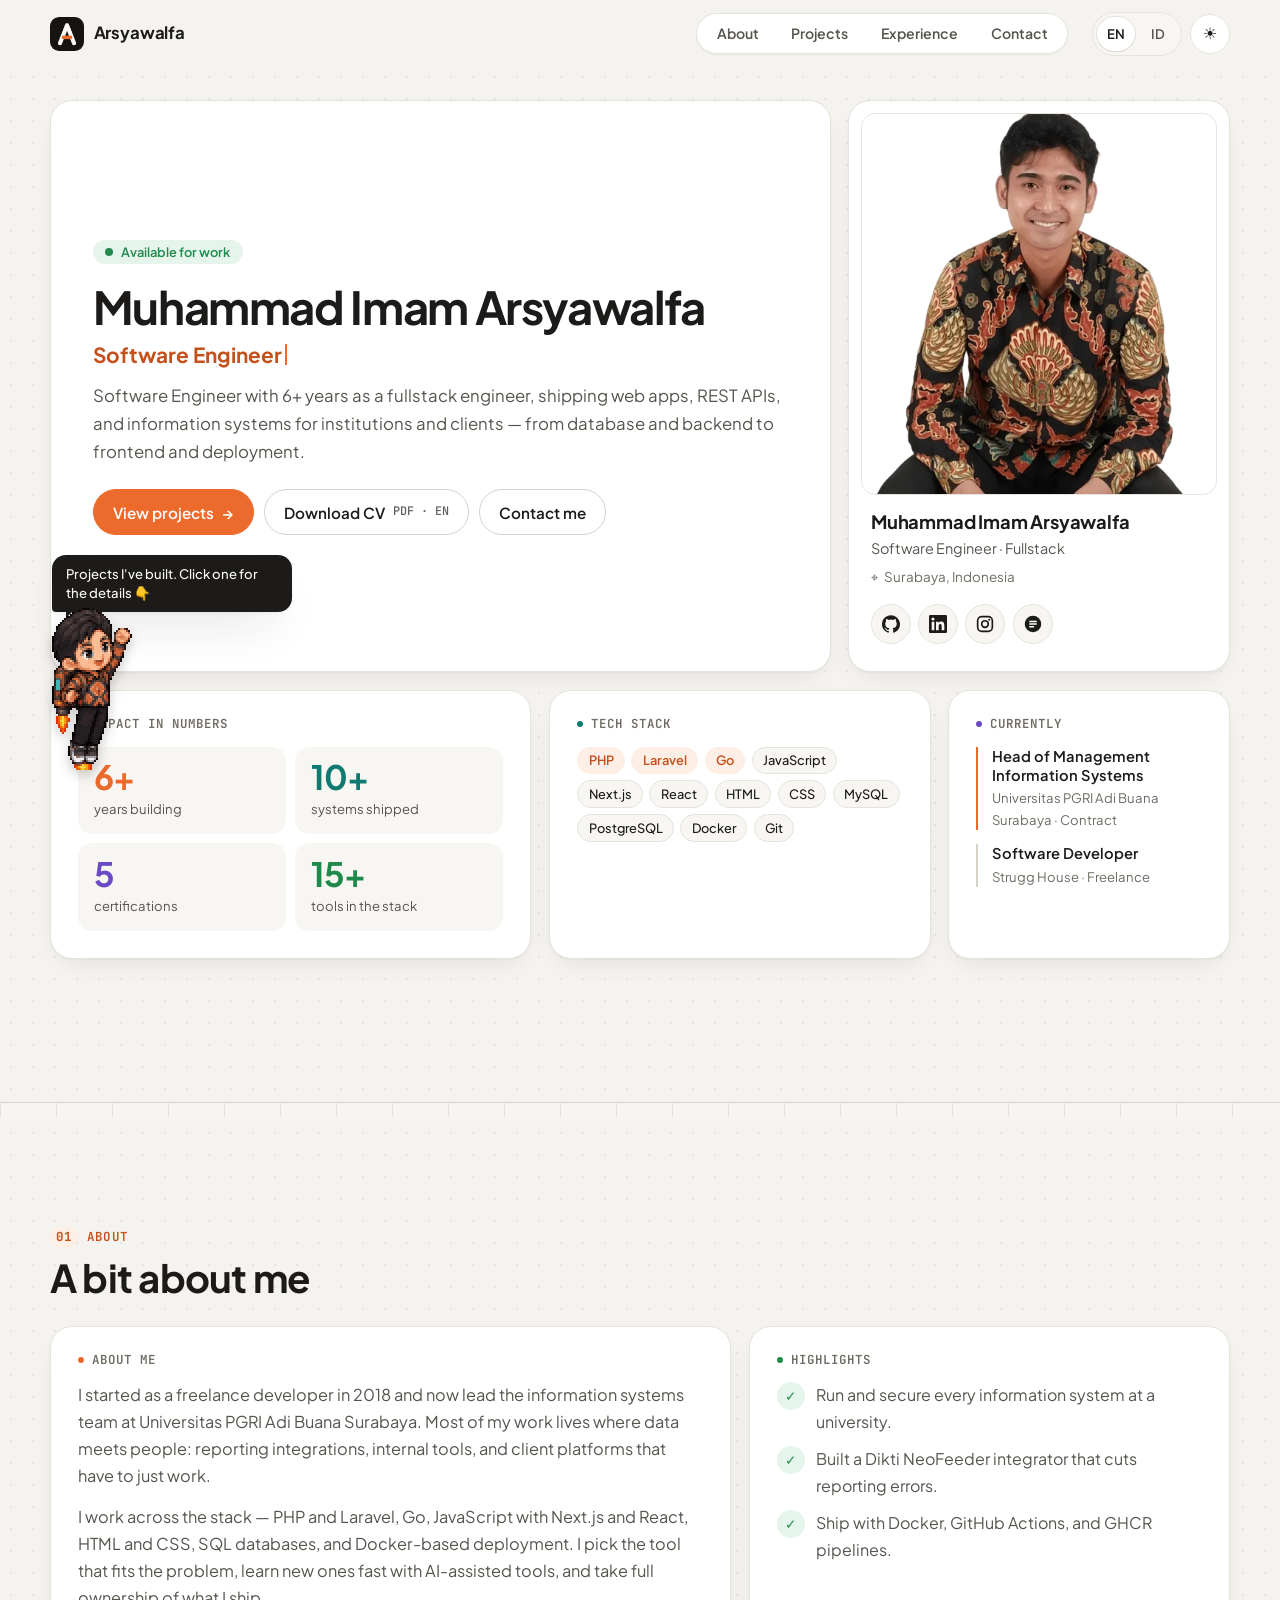
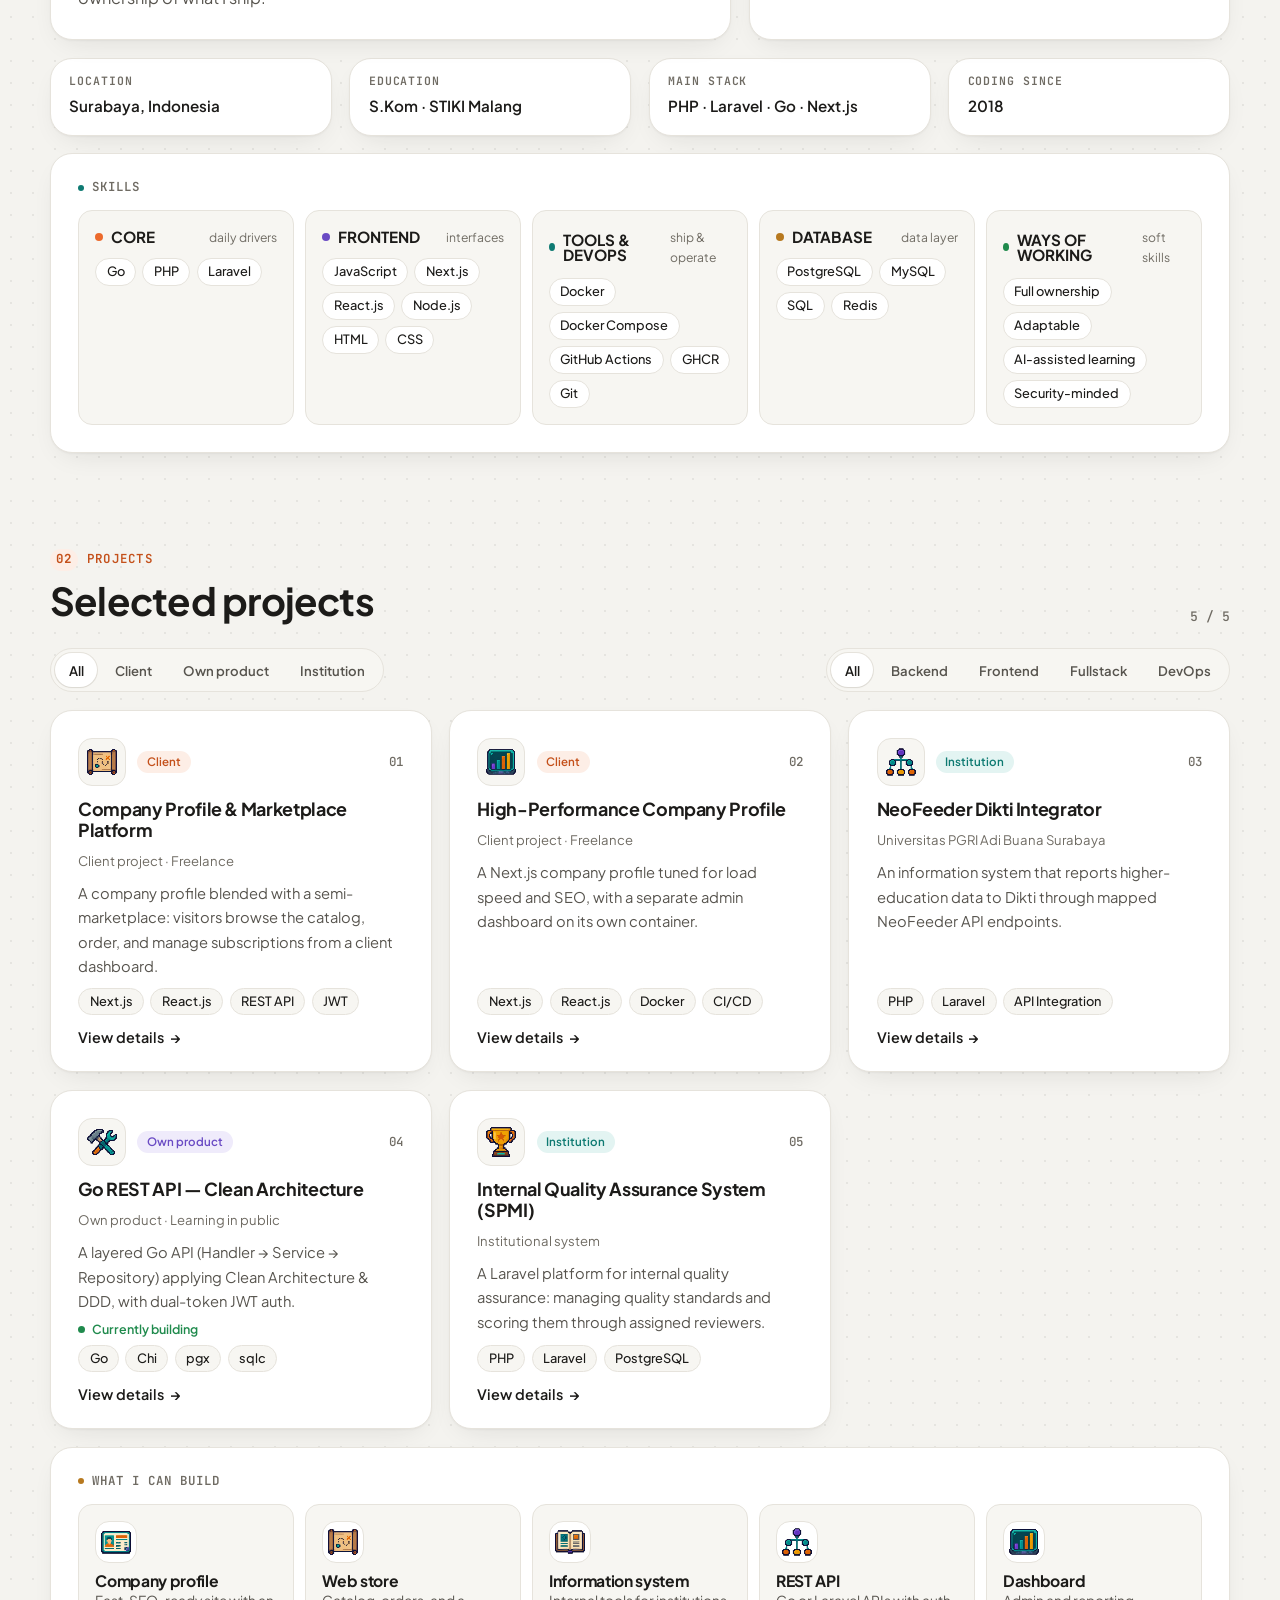
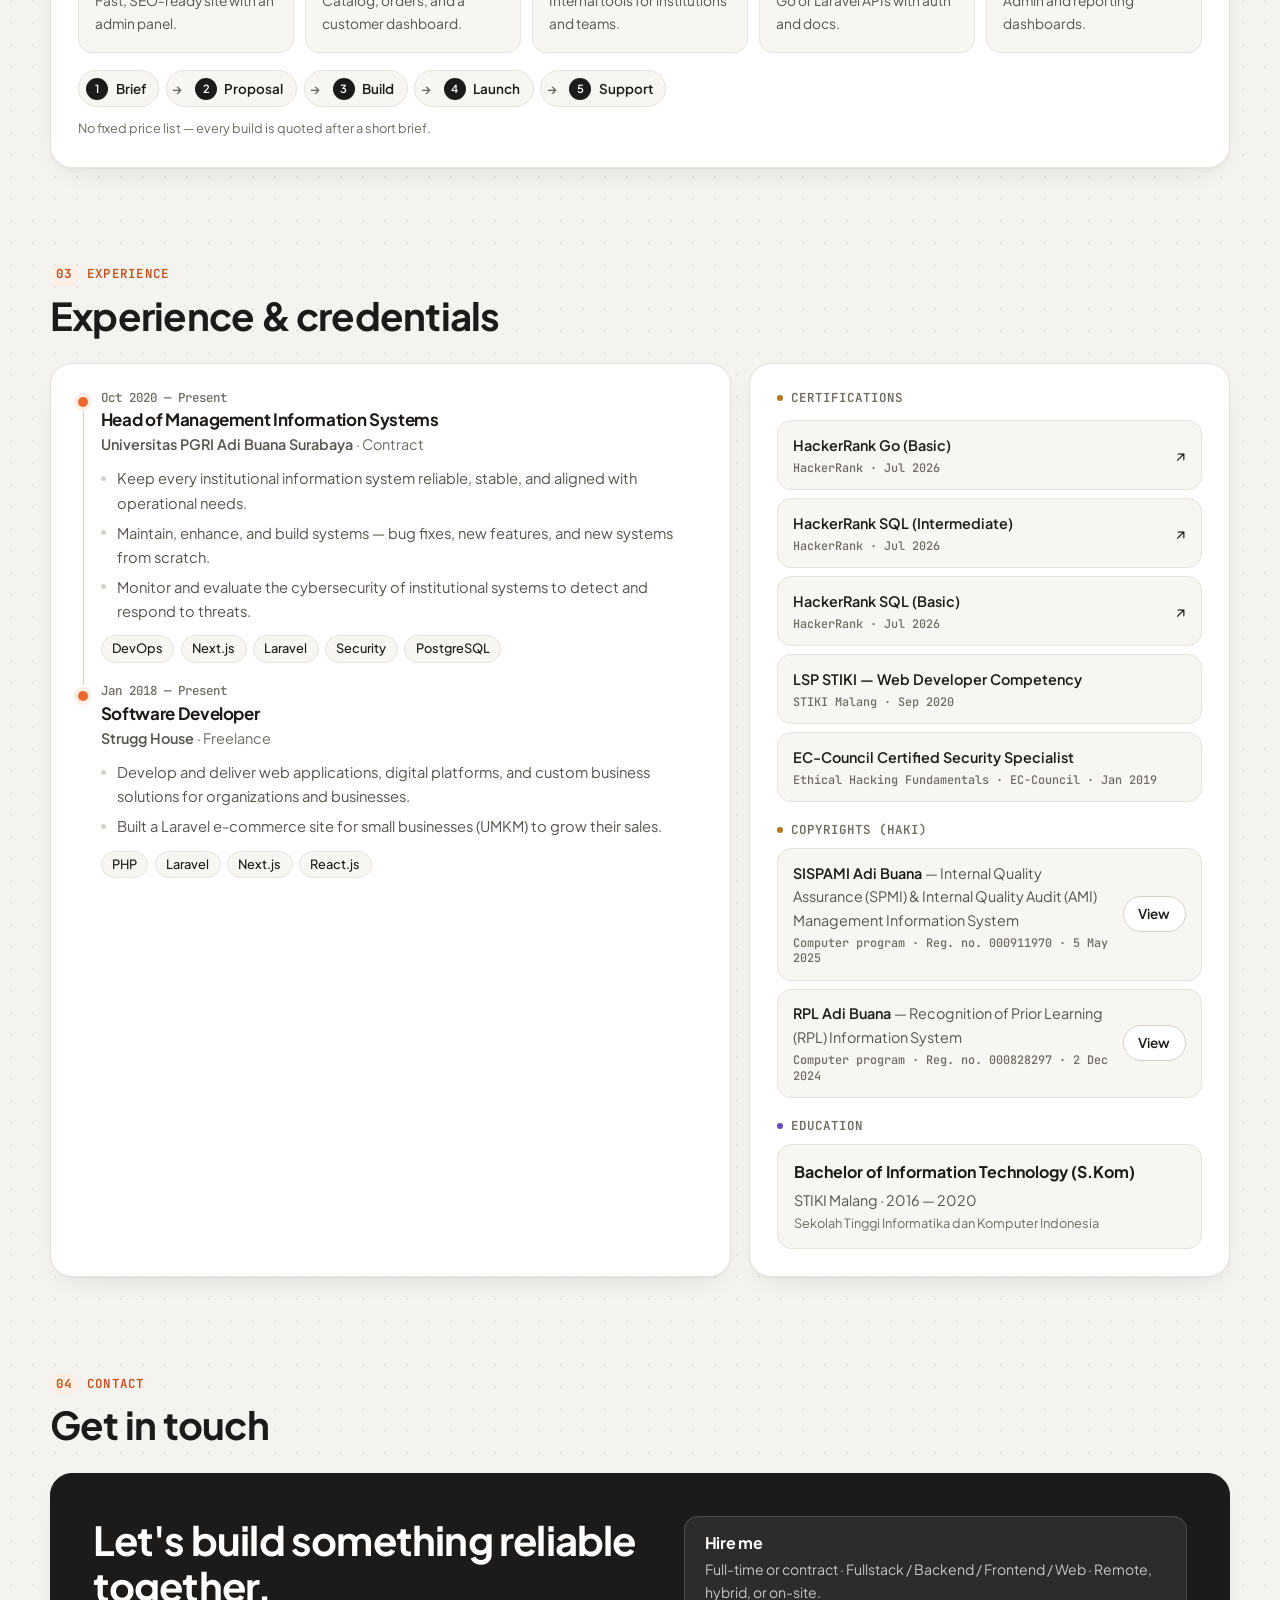
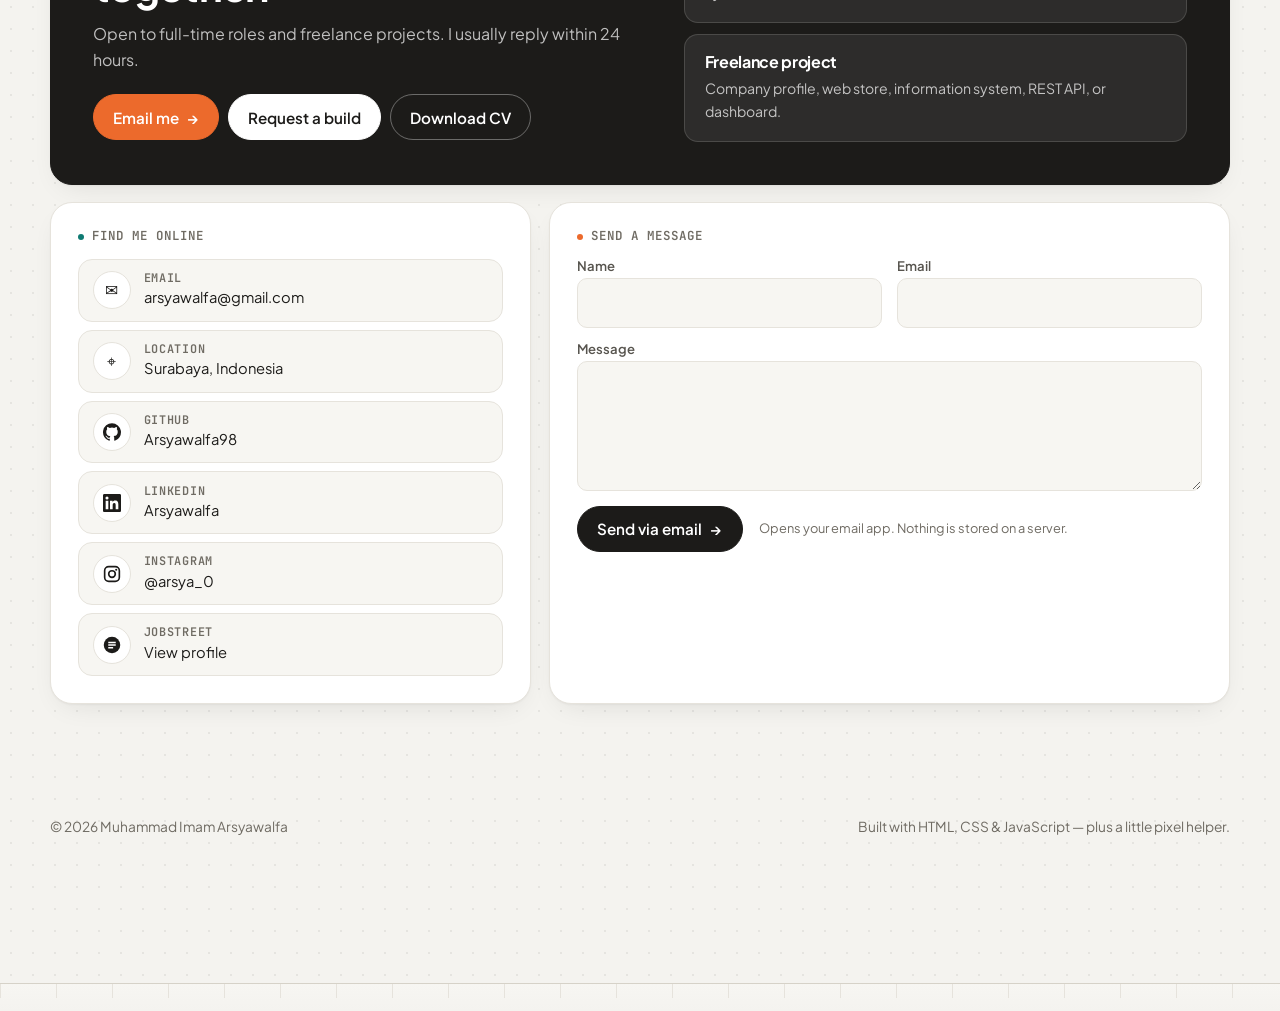
==== commit e7af6faf: "Ganti tema jadi Bento Grid dan tambah companion jetpack - Tema game (Pixel Quest / Lo-fi Dev Room) d" ====
--- a/index.html
+++ b/index.html
@@ -11,22 +11,23 @@
 setTimeout(function(){if(!window.__appReady)d.classList.remove('js')},3000);})();
 </script>
 <title>Muhammad Imam Arsyawalfa — Software Engineer</title>
-<meta name="description" content="Muhammad Imam Arsyawalfa — Software Engineer with 6+ years building web apps and systems with Go, Laravel, and Next.js. Open to work.">
-<meta name="theme-color" content="#1b1f3b">
-<link rel="icon" type="image/png" href="favicon.png">
-<link rel="apple-touch-icon" href="assets/img/ui/apple-touch-icon.png">
+<meta name="description" content="Muhammad Imam Arsyawalfa — Software Engineer with 6+ years building web apps, REST APIs, and information systems across the full stack. Open to work.">
+<meta name="theme-color" content="#f4f3ef">
+<link rel="icon" type="image/svg+xml" href="favicon.svg?v=14">
+<link rel="icon" type="image/png" sizes="32x32" href="favicon.png?v=14">
+<link rel="apple-touch-icon" href="assets/img/ui/apple-touch-icon.png?v=14">
 <meta property="og:type" content="website">
 <meta property="og:title" content="Muhammad Imam Arsyawalfa — Software Engineer">
-<meta property="og:description" content="Player profile, quests, and adventure log of a Go & Laravel engineer.">
+<meta property="og:description" content="Software Engineer with 6+ years building web apps, REST APIs, and information systems across the full stack. Open to work.">
 <meta name="twitter:card" content="summary_large_image">
 <link rel="preconnect" href="https://fonts.googleapis.com">
 <link rel="preconnect" href="https://fonts.gstatic.com" crossorigin>
-<link href="https://fonts.googleapis.com/css2?family=Inter:wght@400;500;600;700&family=JetBrains+Mono:wght@500;700&family=Tiny5&display=swap" rel="stylesheet">
-<link rel="stylesheet" href="assets/css/tokens.css?v=5">
-<link rel="stylesheet" href="assets/css/base.css?v=5">
-<link rel="stylesheet" href="assets/css/components.css?v=5">
-<link rel="stylesheet" href="assets/css/sections.css?v=5">
-<link rel="stylesheet" href="assets/css/companion.css?v=7">
+<link href="https://fonts.googleapis.com/css2?family=JetBrains+Mono:wght@500;700&family=Plus+Jakarta+Sans:wght@400;500;600;700;800&display=swap" rel="stylesheet">
+<link rel="stylesheet" href="assets/css/tokens.css?v=13">
+<link rel="stylesheet" href="assets/css/base.css?v=13">
+<link rel="stylesheet" href="assets/css/components.css?v=13">
+<link rel="stylesheet" href="assets/css/sections.css?v=15">
+<link rel="stylesheet" href="assets/css/companion.css?v=13">
 <script type="application/ld+json">
 {"@context":"https://schema.org","@type":"Person","name":"Muhammad Imam Arsyawalfa","jobTitle":"Software Engineer","email":"mailto:arsyawalfa@gmail.com","address":{"@type":"PostalAddress","addressLocality":"Surabaya","addressCountry":"ID"},"sameAs":["https://github.com/Arsyawalfa98","https://id.linkedin.com/in/muhammad-imam-arsyawalfa-4062713a5","https://instagram.com/arsya_0"]}
 </script>
@@ -39,38 +40,28 @@
   <symbol id="i-github" viewBox="0 0 24 24"><path fill="currentColor" d="M12 .3a12 12 0 0 0-3.8 23.38c.6.12.82-.26.82-.58v-2.03c-3.34.73-4.04-1.6-4.04-1.6-.55-1.4-1.34-1.77-1.34-1.77-1.08-.74.09-.73.09-.73 1.2.09 1.84 1.24 1.84 1.24 1.07 1.83 2.8 1.3 3.49 1 .1-.78.42-1.31.76-1.61-2.67-.3-5.47-1.33-5.47-5.93 0-1.31.47-2.38 1.24-3.22-.14-.3-.54-1.52.1-3.18 0 0 1-.32 3.3 1.23a11.5 11.5 0 0 1 6 0c2.28-1.55 3.29-1.23 3.29-1.23.64 1.66.24 2.88.12 3.18a4.65 4.65 0 0 1 1.23 3.22c0 4.61-2.8 5.63-5.48 5.92.43.37.81 1.1.81 2.22v3.29c0 .32.22.7.82.58A12 12 0 0 0 12 .3"/></symbol>
   <symbol id="i-linkedin" viewBox="0 0 24 24"><path fill="currentColor" d="M20.45 20.45h-3.56v-5.57c0-1.33-.02-3.04-1.85-3.04-1.85 0-2.14 1.45-2.14 2.94v5.67H9.35V9h3.41v1.56h.05c.48-.9 1.64-1.85 3.37-1.85 3.6 0 4.27 2.37 4.27 5.46v6.28zM5.34 7.43a2.06 2.06 0 1 1 0-4.13 2.06 2.06 0 0 1 0 4.13zM7.12 20.45H3.56V9h3.56v11.45zM22.23 0H1.77C.79 0 0 .77 0 1.73v20.54C0 23.23.79 24 1.77 24h20.45c.98 0 1.78-.77 1.78-1.73V1.73C24 .77 23.2 0 22.22 0z"/></symbol>
   <symbol id="i-instagram" viewBox="0 0 24 24"><rect x="2.2" y="2.2" width="19.6" height="19.6" rx="5.5" fill="none" stroke="currentColor" stroke-width="2.2"/><circle cx="12" cy="12" r="4.4" fill="none" stroke="currentColor" stroke-width="2.2"/><circle cx="17.6" cy="6.4" r="1.4" fill="currentColor"/></symbol>
-  <symbol id="i-jobstreet" viewBox="0 0 24 24"><circle cx="12" cy="12" r="11" fill="currentColor"/><path fill="var(--panel,#fff)" d="M7 7.5h10v2H7zm0 3.5h10v2H7zm0 3.5h6.5v2H7z"/></symbol>
+  <symbol id="i-jobstreet" viewBox="0 0 24 24"><circle cx="12" cy="12" r="11" fill="currentColor"/><path fill="var(--card,#fff)" d="M7 7.5h10v2H7zm0 3.5h10v2H7zm0 3.5h6.5v2H7z"/></symbol>
 </svg>
-
-<!-- BOOT SCREEN (sekali per kunjungan, lihat app.js) -->
-<div class="boot" id="boot" hidden>
-  <div class="boot-in">
-    <img src="assets/img/ui/logo.png" alt="" width="96" height="96" class="boot-logo">
-    <pre class="boot-log" id="bootLog" aria-hidden="true"></pre>
-    <div class="boot-bar"><span id="bootBar"></span></div>
-    <button type="button" class="boot-start" id="bootStart">▶ PRESS START ◀</button>
-  </div>
-</div>
 
 <!-- NAV -->
 <header class="nav" id="nav">
   <div class="nav-in wrap">
     <a href="#home" class="brand" aria-label="Arsyawalfa — home">
-      <img src="assets/img/ui/logo.png" alt="" width="36" height="36">
-      <span>ARSYAWALFA</span>
+      <img src="assets/img/ui/logo.png?v=14" alt="" width="34" height="34">
+      <span>Arsyawalfa</span>
     </a>
     <nav class="nav-links" id="navLinks" aria-label="Main">
-      <a href="#about" data-i18n="nav.profile">Profile</a>
-      <a href="#quests" data-i18n="nav.quests">Quests</a>
-      <a href="#journey" data-i18n="nav.journey">Journey</a>
-      <a href="#party" data-i18n="nav.party">Party</a>
+      <a href="#about" data-i18n="nav.about">About</a>
+      <a href="#quests" data-i18n="nav.projects">Projects</a>
+      <a href="#journey" data-i18n="nav.exp">Experience</a>
+      <a href="#party" data-i18n="nav.contact">Contact</a>
     </nav>
     <div class="nav-tools">
       <div class="seg lang-seg" role="group" aria-label="Language">
         <button type="button" class="seg-btn" data-lang="en" aria-pressed="true">EN</button>
         <button type="button" class="seg-btn" data-lang="id" aria-pressed="false">ID</button>
       </div>
-      <button type="button" class="seg-btn theme-btn" id="themeBtn" aria-pressed="false" aria-label="Dark mode"><span class="sun" aria-hidden="true">☀</span><span class="moon" aria-hidden="true">☾</span></button>
+      <button type="button" class="icon-btn theme-btn" id="themeBtn" aria-pressed="false" aria-label="Dark mode"><span class="sun" aria-hidden="true">☀</span><span class="moon" aria-hidden="true">☾</span></button>
       <button type="button" class="burger" id="burger" aria-expanded="false" aria-controls="navLinks" aria-label="Menu"><span></span><span></span><span></span></button>
     </div>
   </div>
@@ -78,224 +69,197 @@
 
 <main id="main">
 
-<!-- ═════════ ZONE: START ═════════ -->
+<!-- ═════════ HERO ═════════ -->
 <section class="hero" id="home" aria-labelledby="heroName">
-  <div class="hero-bg" aria-hidden="true"></div>
-  <div class="hero-grid wrap">
-    <article class="win hero-menu reveal">
-      <div class="win-bar">
-        <img class="win-ico" src="assets/img/icons/main-menu.png" alt="" width="26" height="26">
-        <h2 class="win-title">Main Menu</h2><span class="win-label" data-i18n="lbl.hero">Start</span>
-        <span class="win-meta"><span>ID:01</span><span class="win-dots" aria-hidden="true"><i></i><i></i></span></span>
-      </div>
-      <div class="win-body">
-        <p class="hello mono" data-i18n="hero.hello">&gt; PLAYER 1 READY</p>
-        <h1 id="heroName" class="hero-name"><span>Muhammad Imam</span> <span class="hl glitch" data-text="Arsyawalfa">Arsyawalfa</span></h1>
-        <p class="role mono"><span class="role-prefix">&gt;</span> <span id="typed">Software Engineer</span><span class="caret" aria-hidden="true"></span></p>
-        <p class="hero-sum" data-i18n="hero.sum">Software Engineer with 6+ years as a fullstack engineer, shipping web apps and systems for institutions on PHP (Laravel) and JavaScript. Now focused on Go — clean-architecture REST APIs with Chi, pgx, and sqlc.</p>
-        <nav class="menu-list hero-actions" aria-label="Quick actions">
-          <a href="#quests" class="is-active"><span data-i18n="hero.cta1">View Quests</span><small>Q.01–05</small></a>
-          <a href="pdf/CV_ATS_ENGLISH_M_IMAM_ARSYAWALFA.pdf" download data-cv><span data-i18n="hero.cta2">Download CV</span><small class="cv-lang">PDF · EN</small></a>
-          <a href="#party"><span data-i18n="hero.cta3">Contact Me</span><small>&lt; 24h</small></a>
-        </nav>
-      </div>
-    </article>
-
-    <article class="win win--teal player reveal" aria-labelledby="pcTitle">
-      <div class="win-bar">
-        <img class="win-ico" src="assets/img/icons/player-card.png" alt="" width="26" height="26">
-        <h2 class="win-title" id="pcTitle">Player Card</h2>
-        <span class="win-meta"><span>LV.05</span><span class="led" data-i18n="pc.online">ONLINE</span></span>
-      </div>
-      <div class="win-body">
-        <div class="pc-top">
-          <div class="pc-photo"><img src="assets/img/profile.webp" alt="Portrait of Muhammad Imam Arsyawalfa" width="480" height="647"></div>
-          <div class="pc-id">
-            <p class="pc-name">ARSYA</p>
-            <p class="pc-row"><span data-i18n="pc.class">Class</span> <b>Software Engineer</b></p>
-            <p class="pc-row"><span data-i18n="pc.base">Base</span> <b>Surabaya, ID</b></p>
-            <p class="status"><span data-i18n="pc.status">Open to work</span></p>
-          </div>
-        </div>
-        <div class="pc-meters">
-          <div class="meter"><span>AVAIL</span><span class="meter-bar" style="--v:100;--c:var(--ok)"></span><b data-i18n="pc.avail">Now</b></div>
-          <div class="meter"><span>FOCUS</span><span class="meter-bar" style="--v:80;--c:var(--teal)"></span><b>Go</b></div>
-          <div class="meter"><span>EXP</span><span class="meter-bar" style="--v:75;--c:var(--accent-fill)"></span><b>6+ yrs</b></div>
-        </div>
-        <ul class="pc-links" id="pcLinks"></ul>
-      </div>
-    </article>
-  </div>
-</section>
-
-<section class="wrap stats-sec" id="stats" aria-labelledby="statsTitle">
-  <div class="win win--gold reveal">
-    <div class="win-bar">
-      <img class="win-ico" src="assets/img/icons/stats.png" alt="" width="26" height="26">
-      <h2 class="win-title" id="statsTitle">Player Stats</h2><span class="win-label" data-i18n="lbl.stats">Impact in numbers</span>
-    </div>
-    <ul class="win-body stats" id="statsList"></ul>
-  </div>
-</section>
-
-<!-- ═════════ ZONE: PROFILE ═════════ -->
-<section class="wrap zone-sec" aria-label="Profile">
-  <p class="zone" aria-hidden="true"><span>Zone <b>02</b> · Profile</span></p>
-  <div class="grid-2">
-    <article class="win win--violet reveal" id="about" aria-labelledby="aboutTitle">
-      <div class="win-bar">
-        <img class="win-ico" src="assets/img/icons/profile.png" alt="" width="26" height="26">
-        <h2 class="win-title" id="aboutTitle">Player Profile</h2><span class="win-label" data-i18n="lbl.about">About me</span>
-      </div>
-      <div class="win-body about">
-        <p data-i18n="about.p1">I started as a freelance developer in 2018 and now lead the information systems team at Universitas PGRI Adi Buana Surabaya. Most of my work lives where data meets people: reporting integrations, internal tools, and client platforms that have to just work.</p>
-        <p data-i18n="about.p2">My recent focus has shifted toward Go. I build REST APIs with clean architecture, use AI-assisted tools to learn faster, and take full ownership of what I ship.</p>
-        <h3 class="mini-h" data-i18n="about.impact">Highlights</h3>
-        <ul class="impact">
-          <li data-i18n="about.i1">Run and secure every information system at a university.</li>
-          <li data-i18n="about.i2">Built a Dikti NeoFeeder integrator that cuts reporting errors.</li>
-          <li data-i18n="about.i3">Ship with Docker, GitHub Actions, and GHCR pipelines.</li>
-        </ul>
-        <dl class="info">
-          <div><dt data-i18n="about.loc">Location</dt><dd>Surabaya, Indonesia</dd></div>
-          <div><dt data-i18n="about.edu">Education</dt><dd>S.Kom · STIKI Malang</dd></div>
-          <div><dt data-i18n="about.focus">Focus</dt><dd>Go · Laravel · Next.js</dd></div>
-          <div><dt data-i18n="about.since">Coding since</dt><dd>2018</dd></div>
-        </dl>
-      </div>
-    </article>
-
-    <article class="win reveal" id="skills" aria-labelledby="skillsTitle">
-      <div class="win-bar">
-        <img class="win-ico" src="assets/img/icons/skill-tree.png" alt="" width="26" height="26">
-        <h2 class="win-title" id="skillsTitle">Skill Tree</h2><span class="win-label" data-i18n="lbl.skills">Skills</span>
-      </div>
-      <div class="win-body"><ul class="tree" id="skillTree"></ul></div>
-    </article>
-  </div>
-</section>
-
-<!-- ═════════ ZONE: QUESTS ═════════ -->
-<section class="wrap zone-sec" aria-label="Quests">
-  <p class="zone" aria-hidden="true"><span>Zone <b>03</b> · Quests</span></p>
-  <article class="win reveal" id="quests" aria-labelledby="questsTitle">
-    <div class="win-bar">
-      <img class="win-ico" src="assets/img/icons/quests.png" alt="" width="26" height="26">
-      <h2 class="win-title" id="questsTitle">Quests</h2><span class="win-label" data-i18n="lbl.quests">Projects</span>
-      <span class="win-meta"><span id="questCount">5/5</span></span>
-    </div>
-    <div class="win-body">
-      <div class="filters">
-        <div class="seg" role="group" aria-label="Type" id="filterType"></div>
-        <div class="seg" role="group" aria-label="Class" id="filterClass"></div>
-      </div>
-      <ul class="quest-grid" id="questGrid"></ul>
-    </div>
+  <div class="wrap bento hero-bento">
+    <article class="card intro reveal">
+      <p><span class="pill" data-i18n="hero.status">Available for work</span></p>
+      <h1 id="heroName" class="hero-name">Muhammad Imam Arsyawalfa</h1>
+      <p class="role"><span id="typed">Software Engineer</span><span class="caret" aria-hidden="true"></span></p>
+      <p class="hero-sum" data-i18n="hero.sum">Software Engineer with 6+ years as a fullstack engineer, shipping web apps, REST APIs, and information systems for institutions and clients — from database and backend to frontend and deployment.</p>
+      <div class="hero-actions">
+        <a class="btn btn--accent" href="#quests"><span data-i18n="hero.cta1">View projects</span><span aria-hidden="true">→</span></a>
+        <a class="btn btn--ghost" href="pdf/CV_ATS_ENGLISH_M_IMAM_ARSYAWALFA.pdf" download data-cv><span data-i18n="hero.cta2">Download CV</span><small class="cv-lang">PDF · EN</small></a>
+        <a class="btn btn--ghost" href="#party" data-i18n="hero.cta3">Contact me</a>
+      </div>
+    </article>
+
+    <article class="card profile-card reveal" aria-label="Profile">
+      <div class="pc-photo"><img src="assets/img/profile.webp" alt="Portrait of Muhammad Imam Arsyawalfa" width="480" height="647"></div>
+      <div class="pc-id">
+        <p class="pc-name">Muhammad Imam Arsyawalfa</p>
+        <p class="pc-role">Software Engineer · Fullstack</p>
+        <p class="pc-loc"><span aria-hidden="true">⌖</span> Surabaya, Indonesia</p>
+      </div>
+      <ul class="pc-links" id="pcLinks"></ul>
+    </article>
+
+    <article class="card stats-card reveal" id="stats" aria-labelledby="statsTitle">
+      <h2 class="card-h" id="statsTitle" data-i18n="lbl.stats">Impact in numbers</h2>
+      <ul class="stats" id="statsList"></ul>
+    </article>
+
+    <article class="card stack-card reveal" aria-labelledby="stackTitle">
+      <h2 class="card-h card-h--teal" id="stackTitle" data-i18n="lbl.stack">Tech stack</h2>
+      <ul class="chips" aria-label="Tech stack">
+        <li class="chip chip--hl">PHP</li><li class="chip chip--hl">Laravel</li><li class="chip chip--hl">Go</li>
+        <li class="chip">JavaScript</li><li class="chip">Next.js</li><li class="chip">React</li>
+        <li class="chip">HTML</li><li class="chip">CSS</li><li class="chip">MySQL</li><li class="chip">PostgreSQL</li>
+        <li class="chip">Docker</li><li class="chip">Git</li>
+      </ul>
+    </article>
+
+    <article class="card now-card reveal" aria-labelledby="nowTitle">
+      <h2 class="card-h card-h--violet" id="nowTitle" data-i18n="lbl.now">Currently</h2>
+      <ul class="now" id="nowList"></ul>
+    </article>
+  </div>
+
+  <!-- panggung: companion pixel berjalan di lantai ini -->
+  <div class="stage" id="stage" aria-hidden="true">
+    <div class="stage-floor"></div>
+  </div>
+</section>
+
+<!-- ═════════ ABOUT ═════════ -->
+<section class="wrap sec" aria-labelledby="aboutTitle">
+  <div class="sec-head reveal">
+    <div>
+      <p class="eyebrow"><b>01</b><span data-i18n="nav.about">About</span></p>
+      <h2 class="sec-title" id="aboutTitle" data-i18n="about.title">A bit about me</h2>
+    </div>
+  </div>
+  <div class="bento about-bento">
+    <article class="card about-card span-7 reveal" id="about">
+      <h3 class="card-h" data-i18n="lbl.about">About me</h3>
+      <p data-i18n="about.p1">I started as a freelance developer in 2018 and now lead the information systems team at Universitas PGRI Adi Buana Surabaya. Most of my work lives where data meets people: reporting integrations, internal tools, and client platforms that have to just work.</p>
+      <p data-i18n="about.p2">I work across the stack — PHP and Laravel, Go, JavaScript with Next.js and React, HTML and CSS, SQL databases, and Docker-based deployment. I pick the tool that fits the problem, learn new ones fast with AI-assisted tools, and take full ownership of what I ship.</p>
+    </article>
+    <article class="card span-5 reveal">
+      <h3 class="card-h card-h--ok" data-i18n="about.impact">Highlights</h3>
+      <ul class="impact">
+        <li data-i18n="about.i1">Run and secure every information system at a university.</li>
+        <li data-i18n="about.i2">Built a Dikti NeoFeeder integrator that cuts reporting errors.</li>
+        <li data-i18n="about.i3">Ship with Docker, GitHub Actions, and GHCR pipelines.</li>
+      </ul>
+    </article>
+    <dl class="info span-12 reveal">
+      <div><dt data-i18n="about.loc">Location</dt><dd>Surabaya, Indonesia</dd></div>
+      <div><dt data-i18n="about.edu">Education</dt><dd>S.Kom · STIKI Malang</dd></div>
+      <div><dt data-i18n="about.focus">Main stack</dt><dd>PHP · Laravel · Go · Next.js</dd></div>
+      <div><dt data-i18n="about.since">Coding since</dt><dd>2018</dd></div>
+    </dl>
+    <article class="card span-12 reveal" id="skills" aria-labelledby="skillsTitle">
+      <h3 class="card-h card-h--teal" id="skillsTitle" data-i18n="lbl.skills">Skills</h3>
+      <ul class="tree" id="skillTree"></ul>
+    </article>
+  </div>
+</section>
+
+<!-- ═════════ PROJECTS ═════════ -->
+<section class="wrap sec" aria-labelledby="questsTitle">
+  <div class="sec-head reveal">
+    <div>
+      <p class="eyebrow"><b>02</b><span data-i18n="nav.projects">Projects</span></p>
+      <h2 class="sec-title" id="questsTitle" data-i18n="proj.title">Selected projects</h2>
+    </div>
+    <p class="count" id="questCount">5/5</p>
+  </div>
+  <div id="quests">
+    <div class="filters reveal">
+      <div class="seg" role="group" aria-label="Type" id="filterType"></div>
+      <div class="seg" role="group" aria-label="Role" id="filterClass"></div>
+    </div>
+    <ul class="quest-grid" id="questGrid"></ul>
+  </div>
+
+  <article class="card svc-card reveal" id="commissions" aria-labelledby="comTitle">
+    <h3 class="card-h card-h--gold" id="comTitle" data-i18n="lbl.com">What I can build</h3>
+    <ul class="svc" id="svcList"></ul>
+    <ol class="steps" id="stepList" aria-label="Workflow"></ol>
+    <p class="form-note" data-i18n="com.note">No fixed price list — every build is quoted after a short brief.</p>
   </article>
-
-  <article class="win win--teal reveal" id="commissions" aria-labelledby="comTitle">
-    <div class="win-bar">
-      <img class="win-ico" src="assets/img/icons/commissions.png" alt="" width="26" height="26">
-      <h2 class="win-title" id="comTitle">Commissions</h2><span class="win-label" data-i18n="lbl.com">What I can build</span>
-    </div>
-    <div class="win-body">
-      <ul class="svc" id="svcList"></ul>
-      <ol class="steps" id="stepList" aria-label="Workflow"></ol>
-      <p class="form-note" data-i18n="com.note">No fixed price list — every build is quoted after a short brief.</p>
-    </div>
-  </article>
-</section>
-
-<!-- ═════════ ZONE: JOURNEY ═════════ -->
-<section class="wrap zone-sec" aria-label="Journey">
-  <p class="zone" aria-hidden="true"><span>Zone <b>04</b> · Journey</span></p>
-  <div class="grid-2 grid-2--wide">
-    <article class="win reveal" id="journey" aria-labelledby="logTitle">
-      <div class="win-bar">
-        <img class="win-ico" src="assets/img/icons/adventure-log.png" alt="" width="26" height="26">
-        <h2 class="win-title" id="logTitle">Adventure Log</h2><span class="win-label" data-i18n="lbl.log">Experience</span>
-      </div>
-      <div class="win-body">
-        <div class="seg tabs" role="tablist" id="logTabs" aria-label="Experience type">
-          <button type="button" class="seg-btn" role="tab" id="tab-work" aria-selected="true" aria-controls="panel-work" data-i18n="log.work">Work</button>
-          <button type="button" class="seg-btn" role="tab" id="tab-intern" aria-selected="false" aria-controls="panel-intern" data-i18n="log.intern" hidden>Internship</button>
-        </div>
-        <ol class="timeline" id="panel-work" role="tabpanel" aria-labelledby="tab-work"></ol>
-        <ol class="timeline" id="panel-intern" role="tabpanel" aria-labelledby="tab-intern" hidden></ol>
-      </div>
-    </article>
-
-    <article class="win win--gold reveal" id="achievements" aria-labelledby="achTitle">
-      <div class="win-bar">
-        <img class="win-ico" src="assets/img/icons/achievements.png" alt="" width="26" height="26">
-        <h2 class="win-title" id="achTitle">Achievements</h2><span class="win-label" data-i18n="lbl.ach">Certs &amp; education</span>
-      </div>
-      <div class="win-body">
-        <ul class="certs" id="certList"></ul>
-        <h3 class="mini-h" data-i18n="haki.h">— Copyrights (HAKI) —</h3>
-        <ul class="certs haki" id="hakiList"></ul>
-        <h3 class="mini-h">— Academy —</h3>
-        <div class="edu" id="edu"></div>
-      </div>
-    </article>
-  </div>
-</section>
-
-<!-- ═════════ ZONE: PARTY ═════════ -->
-<section class="wrap zone-sec" aria-label="Party">
-  <p class="zone" aria-hidden="true"><span>Zone <b>05</b> · Party</span></p>
-  <article class="win win--gold reveal" id="party" aria-labelledby="partyTitle">
-    <div class="win-bar">
-      <img class="win-ico" src="assets/img/icons/party.png" alt="" width="26" height="26">
-      <h2 class="win-title" id="partyTitle">Party Invite</h2><span class="win-label" data-i18n="lbl.party">Work with me</span>
-    </div>
-    <div class="win-body party">
-      <p class="party-hello mono" data-i18n="party.hello">Arsyawalfa wants to join your party!</p>
-      <h3 class="party-h" data-i18n="party.h">Ready to team up?</h3>
-      <p class="party-sub" data-i18n="party.sub">I usually reply within 24 hours.</p>
+</section>
+
+<!-- ═════════ EXPERIENCE ═════════ -->
+<section class="wrap sec" aria-labelledby="logTitle">
+  <div class="sec-head reveal">
+    <div>
+      <p class="eyebrow"><b>03</b><span data-i18n="nav.exp">Experience</span></p>
+      <h2 class="sec-title" id="logTitle" data-i18n="exp.title">Experience &amp; credentials</h2>
+    </div>
+  </div>
+  <div class="bento exp-bento">
+    <article class="card span-7 reveal" id="journey">
+      <div class="seg tabs" role="tablist" id="logTabs" aria-label="Experience type">
+        <button type="button" class="seg-btn" role="tab" id="tab-work" aria-selected="true" aria-controls="panel-work" data-i18n="log.work">Work</button>
+        <button type="button" class="seg-btn" role="tab" id="tab-intern" aria-selected="false" aria-controls="panel-intern" data-i18n="log.intern" hidden>Internship</button>
+      </div>
+      <ol class="timeline" id="panel-work" role="tabpanel" aria-labelledby="tab-work"></ol>
+      <ol class="timeline" id="panel-intern" role="tabpanel" aria-labelledby="tab-intern" hidden></ol>
+    </article>
+
+    <article class="card span-5 reveal" id="achievements" aria-labelledby="achTitle">
+      <h3 class="card-h card-h--gold" id="achTitle" data-i18n="lbl.ach">Certifications</h3>
+      <ul class="certs" id="certList"></ul>
+      <h3 class="card-h card-h--gold cred-h" data-i18n="haki.h">Copyrights (HAKI)</h3>
+      <ul class="certs" id="hakiList"></ul>
+      <h3 class="card-h card-h--violet cred-h" data-i18n="lbl.edu">Education</h3>
+      <div class="edu" id="edu"></div>
+    </article>
+  </div>
+</section>
+
+<!-- ═════════ CONTACT ═════════ -->
+<section class="wrap sec" aria-labelledby="partyTitle">
+  <div class="sec-head reveal">
+    <div>
+      <p class="eyebrow"><b>04</b><span data-i18n="nav.contact">Contact</span></p>
+      <h2 class="sec-title" data-i18n="contact.title">Get in touch</h2>
+    </div>
+  </div>
+  <div class="bento contact-bento">
+    <article class="card cta-card span-12 reveal" id="party" aria-labelledby="partyTitle">
+      <div>
+        <h3 class="party-h" id="partyTitle" data-i18n="party.h">Let's build something reliable together.</h3>
+        <p class="party-sub" data-i18n="party.sub">I usually reply within 24 hours.</p>
+        <div class="party-actions">
+          <a class="btn btn--accent" href="mailto:arsyawalfa@gmail.com?subject=Hello%20Arsya"><span data-i18n="party.accept">Email me</span><span aria-hidden="true">→</span></a>
+          <button type="button" class="btn" id="buildBtn" data-i18n="party.build">Request a build</button>
+          <a class="btn btn--ghost" href="pdf/CV_ATS_ENGLISH_M_IMAM_ARSYAWALFA.pdf" download data-cv data-i18n="party.cv">Download CV</a>
+        </div>
+      </div>
       <div class="party-cards">
         <div class="pcard">
-          <h4>HIRE ME</h4>
-          <p data-i18n="party.hire">Full-time or contract · Backend / Fullstack · Go · PHP · Remote or hybrid.</p>
-        </div>
-        <div class="pcard pcard--alt">
-          <h4>COMMISSION</h4>
+          <h3 data-i18n="party.hireH">Hire me</h3>
+          <p data-i18n="party.hire">Full-time or contract · Fullstack / Backend / Frontend / Web · Remote, hybrid, or on-site.</p>
+        </div>
+        <div class="pcard">
+          <h3 data-i18n="party.comH">Freelance project</h3>
           <p data-i18n="party.com">Company profile, web store, information system, REST API, or dashboard.</p>
         </div>
       </div>
-      <div class="party-actions">
-        <a class="btn" id="acceptBtn" href="mailto:arsyawalfa@gmail.com?subject=Hello%20Arsya"><span>▶</span><span data-i18n="party.accept">Accept · Email me</span></a>
-        <button type="button" class="btn btn--teal" id="buildBtn" data-i18n="party.build">Request a build</button>
-        <a class="btn btn--ghost" href="pdf/CV_ATS_ENGLISH_M_IMAM_ARSYAWALFA.pdf" download data-cv data-i18n="party.cv">Download CV</a>
-      </div>
-    </div>
-  </article>
-
-  <div class="grid-2 grid-2--msg">
-    <article class="win win--teal reveal" id="contact" aria-labelledby="msgTitle">
-      <div class="win-bar">
-        <img class="win-ico" src="assets/img/icons/message.png" alt="" width="26" height="26">
-        <h2 class="win-title" id="msgTitle">Send Message</h2><span class="win-label" data-i18n="lbl.msg">Contact</span>
-      </div>
-      <div class="win-body msg">
-        <ul class="contact-list" id="contactList"></ul>
-        <form class="form" id="msgForm" novalidate>
+    </article>
+
+    <article class="card span-5 reveal" aria-labelledby="linksTitle">
+      <h3 class="card-h card-h--teal" id="linksTitle" data-i18n="lbl.links">Find me online</h3>
+      <ul class="contact-list" id="contactList"></ul>
+    </article>
+
+    <article class="card span-7 reveal" id="contact" aria-labelledby="msgTitle">
+      <h3 class="card-h" id="msgTitle" data-i18n="lbl.msg">Send a message</h3>
+      <form class="form" id="msgForm" novalidate>
+        <div class="form form-2">
           <div class="field"><label for="mName" data-i18n="form.name">Name</label><input id="mName" name="name" autocomplete="name" required></div>
           <div class="field"><label for="mEmail" data-i18n="form.email">Email</label><input id="mEmail" name="email" type="email" autocomplete="email" required></div>
-          <div class="field"><label for="mMsg" data-i18n="form.msg">Message</label><textarea id="mMsg" name="message" required></textarea></div>
-          <button type="submit" class="btn"><span>▶</span><span data-i18n="form.send">Send · via email</span></button>
+        </div>
+        <div class="field"><label for="mMsg" data-i18n="form.msg">Message</label><textarea id="mMsg" name="message" required></textarea></div>
+        <div class="form-foot">
+          <button type="submit" class="btn"><span data-i18n="form.send">Send via email</span><span aria-hidden="true">→</span></button>
           <p class="form-note" data-i18n="form.note">Opens your email app. Nothing is stored on a server.</p>
-          <p class="form-status" id="msgStatus" role="status" aria-live="polite"></p>
-        </form>
-      </div>
-    </article>
-
-    <article class="win win--violet reveal" id="chat" aria-labelledby="chatTitle">
-      <div class="win-bar">
-        <img class="win-ico" src="assets/img/icons/chat.png" alt="" width="26" height="26">
-        <h2 class="win-title" id="chatTitle">Chat Log</h2>
-      </div>
-      <div class="win-body"><div class="dialog-box chat" id="chatLog" aria-live="off"></div></div>
+        </div>
+        <p class="form-status" id="msgStatus" role="status" aria-live="polite"></p>
+      </form>
     </article>
   </div>
 </section>
@@ -305,32 +269,30 @@
 <footer class="foot">
   <div class="wrap foot-in">
     <p>© <span id="year">2026</span> Muhammad Imam Arsyawalfa</p>
-    <p class="mono" data-i18n="foot.thanks">Thanks for playing ▶</p>
+    <p data-i18n="foot.note">Built with HTML, CSS &amp; JavaScript — plus a little pixel helper.</p>
   </div>
   <div class="ground" aria-hidden="true"></div>
 </footer>
 
-<!-- QUEST DETAILS -->
+<!-- DETAIL PROYEK -->
 <dialog class="modal" id="questModal" aria-labelledby="qmTitle">
-  <div class="win">
-    <div class="win-bar">
-      <img class="win-ico" src="assets/img/icons/quests.png" alt="" width="26" height="26">
-      <p class="win-title">Quest Details</p><span class="win-label" id="qmCode">Q.01</span>
-      <span class="win-meta"><button type="button" class="modal-close" data-close aria-label="Close">×</button></span>
-    </div>
-    <div class="win-body qd" id="qmBody"></div>
+  <div class="modal-card">
+    <div class="modal-head">
+      <p class="modal-title" data-i18n="q.details">Project details</p><span class="modal-code" id="qmCode">01</span>
+      <button type="button" class="modal-close" data-close aria-label="Close">×</button>
+    </div>
+    <div class="modal-body qd" id="qmBody"></div>
   </div>
 </dialog>
 
-<!-- REQUEST A BUILD -->
+<!-- PESAN PROYEK -->
 <dialog class="modal" id="buildModal" aria-labelledby="bmTitle">
-  <div class="win win--teal">
-    <div class="win-bar">
-      <img class="win-ico" src="assets/img/icons/commissions.png" alt="" width="26" height="26">
-      <p class="win-title" id="bmTitle">Request a Build</p>
-      <span class="win-meta"><button type="button" class="modal-close" data-close aria-label="Close">×</button></span>
-    </div>
-    <form class="win-body form form-2" id="buildForm" novalidate>
+  <div class="modal-card">
+    <div class="modal-head">
+      <p class="modal-title" id="bmTitle" data-i18n="party.build">Request a build</p>
+      <button type="button" class="modal-close" data-close aria-label="Close">×</button>
+    </div>
+    <form class="modal-body form form-2" id="buildForm" novalidate>
       <div class="field"><label for="bName" data-i18n="form.name">Name</label><input id="bName" name="name" autocomplete="name" required></div>
       <div class="field"><label for="bEmail" data-i18n="form.email">Email</label><input id="bEmail" name="email" type="email" autocomplete="email" required></div>
       <div class="field"><label for="bCompany" data-i18n="form.company">Company (optional)</label><input id="bCompany" name="company" autocomplete="organization"></div>
@@ -338,26 +300,25 @@
       <div class="field"><label for="bDate" data-i18n="form.date">Target date</label><input id="bDate" name="date" type="month"></div>
       <div class="field field--full"><label for="bDesc" data-i18n="form.desc">Description</label><textarea id="bDesc" name="desc" required></textarea></div>
       <div class="field--full form-foot">
-        <button type="submit" class="btn"><span>▶</span><span data-i18n="form.send">Send · via email</span></button>
+        <button type="submit" class="btn"><span data-i18n="form.send">Send via email</span><span aria-hidden="true">→</span></button>
         <p class="form-status" id="buildStatus" role="status" aria-live="polite"></p>
       </div>
     </form>
   </div>
 </dialog>
 
-<!-- HAKI VIEWER -->
+<!-- HAKI -->
 <dialog class="modal modal--doc" id="hakiModal" aria-labelledby="hmTitle">
-  <div class="win win--gold">
-    <div class="win-bar">
-      <img class="win-ico" src="assets/img/icons/achievements.png" alt="" width="26" height="26">
-      <p class="win-title" id="hmTitle">Copyright</p><span class="win-label" id="hmCode"></span>
-      <span class="win-meta"><button type="button" class="modal-close" data-close aria-label="Close">×</button></span>
-    </div>
-    <div class="win-body doc-view"><img id="hmImg" alt="" width="910" height="1287"></div>
+  <div class="modal-card">
+    <div class="modal-head">
+      <p class="modal-title" id="hmTitle" data-i18n="haki.title">Copyright certificate</p><span class="modal-code" id="hmCode"></span>
+      <button type="button" class="modal-close" data-close aria-label="Close">×</button>
+    </div>
+    <div class="modal-body doc-view"><img id="hmImg" alt="" width="910" height="1287"></div>
   </div>
 </dialog>
 
-<a href="#home" class="to-top" id="toTop" aria-label="Back to top">▲</a>
+<a href="#home" class="to-top" id="toTop" aria-label="Back to top">↑</a>
 
 <!-- PIXEL COMPANION -->
 <div class="buddy" id="buddy">
@@ -369,8 +330,8 @@
 </div>
 <button type="button" class="buddy-show" id="buddyShow" aria-label="Show character" hidden>🙂</button>
 
-<script src="assets/js/companion-frames.js?v=7" defer></script>
-<script src="assets/js/companion.js?v=7" defer></script>
-<script type="module" src="assets/js/main.js?v=4"></script>
+<script src="assets/js/companion-frames.js?v=13" defer></script>
+<script src="assets/js/companion.js?v=13" defer></script>
+<script type="module" src="assets/js/main.js?v=13"></script>
 </body>
 </html>
--- a/assets/css/tokens.css
+++ b/assets/css/tokens.css
@@ -1,38 +1,50 @@
-/* Pixel Quest — design tokens (docs/REDESIGN.md §2.2) */
+/* Bento — design tokens (docs/REDESIGN.md, bagian "Tema Bento")
+   kartu putih bersudut bulat di latar netral hangat, satu aksen oranye (senada logo "A"),
+   teal & ungu sebagai aksen pendukung. Karakter pixel jadi satu-satunya elemen "main-main". */
 :root{
   color-scheme:light;
-  --bg:#f4f1ea;
-  --bg-grid:rgba(27,31,59,.05);
-  --panel:#fffdf8;
-  --panel-2:#f1ebe0;
-  --titlebar:#1b1f3b;
-  --titlebar-ink:#fff4e6;
-  --frame:#1b1f3b;
-  --shadow:rgba(27,31,59,.9);
-  --ink:#1b1a24;
-  --ink-soft:#4a4656;
-  --ink-faint:#6b6578;
-  --accent:#b04a1c;
-  --accent-fill:#d9622b;
-  --accent-2:#9e5134;
-  --teal:#0f6f7c;
-  --violet:#5b45c9;
-  --gold:#e0a526;
-  --ok:#177a45;
-  --danger:#cc3344;
-  --skin:#fcbc93;
-  --glow:rgba(15,111,124,.18);
-  --hero-img:url(../img/bg/hero-day.webp);
-  --ground-img:url(../img/bg/ground-day.webp);
+  --bg:#f4f3ef;
+  --bg-dot:rgba(30,28,24,.07);
+  --card:#ffffff;
+  --card-2:#f7f6f2;
+  --line:#e6e3dc;
+  --line-strong:#d6d2c8;
+  --ink:#1c1b19;
+  --ink-soft:#57544e;
+  --ink-faint:#6f6b63;
+  --accent:#c4501a;
+  --accent-fill:#ec6a2c;
+  --accent-soft:#fdeee6;
+  --on-accent:#ffffff;
+  --teal:#0e7a72;
+  --teal-soft:#e3f4f2;
+  --violet:#6a4bc4;
+  --violet-soft:#efebfb;
+  --gold:#b7791f;
+  --gold-soft:#fbf1df;
+  --ok:#1f8a4c;
+  --ok-soft:#e5f5eb;
+  --danger:#c4384a;
+  --ring:rgba(236,106,44,.35);
+  --shadow-sm:0 1px 2px rgba(28,27,25,.05);
+  --shadow:0 1px 2px rgba(28,27,25,.04),0 10px 30px -14px rgba(28,27,25,.14);
+  --shadow-lg:0 2px 4px rgba(28,27,25,.05),0 24px 48px -20px rgba(28,27,25,.22);
+  --backdrop:rgba(20,19,17,.5);
+  --bubble:#1c1b19;
+  --bubble-ink:#fbfaf7;
+  --sprite-shadow:rgba(28,27,25,.22);
 
-  --font-display:'Tiny5','Pixelify Sans','Courier New',monospace;
-  --font-body:'Inter',system-ui,-apple-system,'Segoe UI',sans-serif;
+  --font-display:'Plus Jakarta Sans',system-ui,-apple-system,'Segoe UI',sans-serif;
+  --font-body:'Plus Jakarta Sans',system-ui,-apple-system,'Segoe UI',sans-serif;
   --font-mono:'JetBrains Mono',ui-monospace,'SFMono-Regular',Menlo,monospace;
 
-  --px:4px;               /* satu "piksel" UI */
+  --r-lg:22px;            /* kartu bento */
+  --r-md:14px;            /* kartu kecil di dalam kartu */
+  --r-sm:10px;            /* input, ikon */
   --wrap:1180px;
-  --gap:clamp(1rem,2.4vw,1.5rem);
-  --nav-h:64px;
+  --gap:clamp(.8rem,1.6vw,1.1rem);
+  --pad:clamp(1.15rem,2.4vw,1.7rem);
+  --nav-h:68px;
   --safe-l:env(safe-area-inset-left,0px);
   --safe-r:env(safe-area-inset-right,0px);
   --safe-b:env(safe-area-inset-bottom,0px);
@@ -40,26 +52,34 @@
 
 :root[data-theme="dark"]{
   color-scheme:dark;
-  --bg:#121428;
-  --bg-grid:rgba(94,214,224,.06);
-  --panel:#1b1e38;
-  --panel-2:#252948;
-  --titlebar:#2a2f55;
-  --titlebar-ink:#fff4e6;
-  --frame:#4a5290;
-  --shadow:rgba(5,6,18,.85);
-  --ink:#f2eee8;
-  --ink-soft:#b9b6c9;
-  --ink-faint:#9a95b5;
+  --bg:#111113;
+  --bg-dot:rgba(255,255,255,.05);
+  --card:#1a1a1d;
+  --card-2:#222226;
+  --line:#2a2a2f;
+  --line-strong:#3a3a41;
+  --ink:#f3f2ef;
+  --ink-soft:#bdbab3;
+  --ink-faint:#9a978f;
   --accent:#ff8a4c;
   --accent-fill:#ff8a4c;
-  --accent-2:#e0956b;
-  --teal:#5ed6e0;
-  --violet:#a594ff;
-  --gold:#ffd45e;
-  --ok:#5be39a;
-  --danger:#ff6b7a;
-  --glow:rgba(94,214,224,.25);
-  --hero-img:url(../img/bg/hero-night.webp);
-  --ground-img:url(../img/bg/ground-night.webp);
+  --accent-soft:#2c1d15;
+  --on-accent:#1a0f08;
+  --teal:#5fd3c8;
+  --teal-soft:#13282a;
+  --violet:#b4a0ff;
+  --violet-soft:#211d33;
+  --gold:#f0c060;
+  --gold-soft:#2a2314;
+  --ok:#5fdc95;
+  --ok-soft:#14281c;
+  --danger:#ff7a88;
+  --ring:rgba(255,138,76,.4);
+  --shadow-sm:0 1px 2px rgba(0,0,0,.3);
+  --shadow:0 1px 2px rgba(0,0,0,.3),0 10px 30px -14px rgba(0,0,0,.6);
+  --shadow-lg:0 2px 4px rgba(0,0,0,.35),0 24px 48px -20px rgba(0,0,0,.7);
+  --backdrop:rgba(0,0,0,.6);
+  --bubble:#f3f2ef;
+  --bubble-ink:#1a1a1d;
+  --sprite-shadow:rgba(0,0,0,.45);
 }
--- a/assets/css/base.css
+++ b/assets/css/base.css
@@ -1,12 +1,10 @@
-/* reset, tipografi, latar grid, utilitas */
+/* reset, tipografi, latar titik halus, utilitas */
 *,*::before,*::after{margin:0;padding:0;box-sizing:border-box}
-html{scroll-behavior:smooth;scroll-padding-top:calc(var(--nav-h) + 12px);-webkit-text-size-adjust:100%}
+html{scroll-behavior:smooth;scroll-padding-top:calc(var(--nav-h) + 16px);-webkit-text-size-adjust:100%}
 body{
   background-color:var(--bg);
-  background-image:
-    linear-gradient(var(--bg-grid) 1px,transparent 1px),
-    linear-gradient(90deg,var(--bg-grid) 1px,transparent 1px);
-  background-size:24px 24px;
+  background-image:radial-gradient(var(--bg-dot) 1px,transparent 1.2px);
+  background-size:22px 22px;
   color:var(--ink);
   font:400 1rem/1.65 var(--font-body);
   overflow-x:hidden;
@@ -15,22 +13,22 @@
 img{display:block;max-width:100%}
 a{color:inherit}
 button,input,select,textarea{font:inherit;color:inherit}
-h1,h2,h3,h4{font-family:var(--font-display);font-weight:400;line-height:1.15;letter-spacing:.01em}
+h1,h2,h3,h4{font-family:var(--font-display);font-weight:700;line-height:1.15;letter-spacing:-.02em}
 p{color:var(--ink-soft)}
 ul,ol{list-style:none}
-:focus-visible{outline:3px solid var(--teal);outline-offset:3px}
-::selection{background:var(--gold);color:#1b1f3b}
+:focus-visible{outline:2px solid var(--accent-fill);outline-offset:3px;border-radius:6px}
+::selection{background:var(--accent-fill);color:var(--on-accent)}
 
-.pixel{image-rendering:pixelated}
+[hidden]{display:none!important}
 .mono{font-family:var(--font-mono)}
 .wrap{width:min(var(--wrap),100% - 2rem);margin-inline:auto}
 .sr-only{position:absolute;width:1px;height:1px;padding:0;margin:-1px;overflow:hidden;clip:rect(0,0,0,0);white-space:nowrap;border:0}
 
-.skip{position:fixed;left:1rem;top:-100px;z-index:2000;padding:.6rem 1rem;background:var(--gold);color:#1b1f3b;font-weight:700;text-decoration:none}
+.skip{position:fixed;left:1rem;top:-100px;z-index:2000;padding:.6rem 1rem;border-radius:999px;background:var(--ink);color:var(--card);font-weight:600;text-decoration:none}
 .skip:focus{top:1rem}
 
 /* reveal: konten tetap tampil bila JS gagal */
-.js .reveal{opacity:0;transform:translateY(16px);transition:opacity .45s steps(5),transform .45s steps(5)}
+.js .reveal{opacity:0;transform:translateY(14px);transition:opacity .55s ease,transform .55s cubic-bezier(.2,.7,.2,1)}
 .js .reveal.in{opacity:1;transform:none}
 
 @media (prefers-reduced-motion:reduce){
--- a/assets/css/components.css
+++ b/assets/css/components.css
@@ -1,144 +1,95 @@
-/* komponen: .win, .btn, .menu-list, .meter, .chip, .tier, .dialog-box, dialog, form, tabs */
+/* komponen: .card (bento), .btn, .pill, .chip, .tag, .seg, .ico, form, modal */
 
-/* ---------- jendela game berjudul ---------- */
-.win{
-  --edge:var(--frame);
-  position:relative;
-  background:var(--panel);
-  margin:var(--px);
-  /* bingkai piksel dengan sudut bertangga */
-  box-shadow:
-    0 calc(-1*var(--px)) 0 0 var(--edge),
-    0 var(--px) 0 0 var(--edge),
-    calc(-1*var(--px)) 0 0 0 var(--edge),
-    var(--px) 0 0 0 var(--edge);
-  filter:drop-shadow(6px 6px 0 var(--shadow));
+/* ---------- kartu bento ---------- */
+.bento{display:grid;grid-template-columns:repeat(12,minmax(0,1fr));gap:var(--gap)}
+.card{
+  position:relative;min-width:0;
+  padding:var(--pad);
+  background:var(--card);
+  border:1px solid var(--line);
+  border-radius:var(--r-lg);
+  box-shadow:var(--shadow);
 }
-.win-bar{
-  display:flex;align-items:center;gap:.6rem;
-  min-height:44px;padding:.45rem .8rem;
-  background:var(--titlebar);color:var(--titlebar-ink);
-  border-bottom:var(--px) solid var(--line-accent,var(--accent-fill));
+.card-h{display:flex;align-items:center;gap:.5rem;margin-bottom:1rem;font:600 .78rem/1 var(--font-mono);letter-spacing:.08em;text-transform:uppercase;color:var(--ink-faint)}
+.card-h::before{content:"";width:6px;height:6px;border-radius:50%;background:var(--dot,var(--accent-fill))}
+.card-h small{margin-left:auto;font-weight:500;letter-spacing:.02em;text-transform:none}
+.card-h--teal{--dot:var(--teal)}
+.card-h--violet{--dot:var(--violet)}
+.card-h--gold{--dot:var(--gold)}
+.card-h--ok{--dot:var(--ok)}
+.span-3{grid-column:span 3}.span-4{grid-column:span 4}.span-5{grid-column:span 5}.span-6{grid-column:span 6}
+.span-7{grid-column:span 7}.span-8{grid-column:span 8}.span-12{grid-column:1/-1}
+
+/* ---------- kepala section ---------- */
+.sec{margin-top:clamp(3.5rem,8vw,6rem)}
+.sec-head{display:flex;flex-wrap:wrap;align-items:flex-end;justify-content:space-between;gap:.6rem 1.5rem;margin-bottom:clamp(1.1rem,2.4vw,1.6rem)}
+.eyebrow{display:flex;align-items:center;gap:.55rem;margin-bottom:.5rem;font:600 .78rem/1 var(--font-mono);letter-spacing:.1em;text-transform:uppercase;color:var(--accent)}
+.eyebrow b{display:grid;place-items:center;min-width:28px;height:22px;padding:0 .35rem;border-radius:999px;background:var(--accent-soft);font-weight:700}
+.sec-title{font-size:clamp(1.7rem,3.6vw,2.4rem);color:var(--ink)}
+.sec-sub{max-width:52ch;font-size:.96rem}
+
+/* ---------- tombol ---------- */
+.btn{
+  display:inline-flex;align-items:center;justify-content:center;gap:.5rem;
+  min-height:46px;padding:.65rem 1.2rem;border-radius:999px;
+  background:var(--ink);color:var(--card);border:1px solid var(--ink);
+  font:600 .95rem/1 var(--font-body);text-decoration:none;cursor:pointer;
+  transition:transform .15s ease,box-shadow .15s ease,background-color .15s ease;
 }
-.win--teal{--line-accent:var(--teal)}
-.win--violet{--line-accent:var(--violet)}
-.win--gold{--line-accent:var(--gold)}
-.win-ico{width:26px;height:26px;flex:none;image-rendering:auto}
-.win-title{font:400 1.02rem/1.1 var(--font-display);letter-spacing:.06em;text-transform:uppercase;margin:0;color:inherit}
-.win-label{font:500 .8rem/1 var(--font-body);color:#c9c3d8;white-space:nowrap}
-.win-label::before{content:"· ";color:#8f88a8}
-.win-meta{margin-left:auto;display:flex;align-items:center;gap:.7rem;font:600 .7rem/1 var(--font-mono);color:#c9c3d8;white-space:nowrap}
-.win-dots{display:flex;gap:4px}
-.win-dots i{width:10px;height:10px;background:#4a4f7a;display:block}
-.win-dots i:last-child{background:var(--accent-fill)}
-.led{display:inline-flex;align-items:center;gap:.4rem;color:#7fe3ad}
-.led::before{content:"";width:8px;height:8px;background:#5be39a;box-shadow:0 0 6px #5be39a;animation:blink 1.6s steps(2) infinite}
-.win-body{padding:clamp(1rem,2.6vw,1.6rem)}
-.win.is-link{cursor:pointer;transition:transform .12s steps(2),filter .12s steps(2)}
-.win.is-link:hover,.win.is-link:focus-within{transform:translate(-2px,-2px);filter:drop-shadow(9px 9px 0 var(--shadow))}
+.btn:hover{transform:translateY(-1px);box-shadow:var(--shadow)}
+.btn:active{transform:none}
+.btn--accent{background:var(--accent-fill);border-color:var(--accent-fill);color:var(--on-accent)}
+.btn--ghost{background:var(--card);color:var(--ink);border-color:var(--line-strong)}
+.btn--ghost:hover{border-color:var(--ink)}
+.btn--sm{min-height:36px;padding:.45rem .9rem;font-size:.85rem}
+.btn small{font:500 .74rem/1 var(--font-mono);opacity:.7}
+.link-btn{padding:0;border:0;background:none;color:var(--accent);font-weight:600;cursor:pointer;text-decoration:underline;text-underline-offset:3px}
 
-@keyframes blink{50%{opacity:.25}}
+/* ---------- pill, chip, tag ---------- */
+.pill{display:inline-flex;align-items:center;gap:.5rem;padding:.38rem .8rem;border-radius:999px;background:var(--ok-soft);color:var(--ok);font:600 .8rem/1 var(--font-body)}
+.pill::before{content:"";width:8px;height:8px;border-radius:50%;background:currentColor;box-shadow:0 0 0 0 currentColor;animation:ping 2s ease-out infinite}
+@keyframes ping{0%{box-shadow:0 0 0 0 color-mix(in srgb,currentColor 55%,transparent)}80%,100%{box-shadow:0 0 0 7px transparent}}
+.chips{display:flex;flex-wrap:wrap;gap:.4rem}
+.chip{display:inline-flex;align-items:center;padding:.32rem .65rem;border-radius:999px;background:var(--card-2);border:1px solid var(--line);color:var(--ink);font:500 .8rem/1.2 var(--font-body)}
+.chip--hl{background:var(--accent-soft);border-color:transparent;color:var(--accent);font-weight:600}
+.tag{display:inline-flex;align-items:center;padding:.25rem .6rem;border-radius:999px;font:600 .72rem/1.2 var(--font-body);background:var(--tc-soft,var(--card-2));color:var(--tc,var(--ink-soft))}
+.tag--client{--tc:var(--accent);--tc-soft:var(--accent-soft)}
+.tag--own{--tc:var(--violet);--tc-soft:var(--violet-soft)}
+.tag--institution{--tc:var(--teal);--tc-soft:var(--teal-soft)}
+.tag--haki{--tc:var(--gold);--tc-soft:var(--gold-soft)}
+.caret::after{content:"";display:inline-block;width:2px;height:1em;margin-left:3px;vertical-align:-.12em;background:var(--accent-fill);animation:blink 1s steps(2) infinite}
+@keyframes blink{50%{opacity:0}}
 
-/* ---------- tombol pixel ---------- */
-.btn{
-  --b:var(--accent-fill);--bt:#1b1f3b;--bs:var(--accent-2);
-  display:inline-flex;align-items:center;justify-content:center;gap:.55rem;
-  min-height:46px;padding:.65rem 1.15rem;
-  background:var(--b);color:var(--bt);
-  font:400 1.05rem/1 var(--font-display);letter-spacing:.04em;text-transform:uppercase;text-decoration:none;
-  border:0;cursor:pointer;
-  box-shadow:
-    0 -3px 0 0 var(--frame),0 3px 0 0 var(--frame),-3px 0 0 0 var(--frame),3px 0 0 0 var(--frame),
-    inset -4px -4px 0 0 var(--bs);
-  margin:3px;
-  transition:transform .08s steps(1);
+/* ikon pixel di kotak lembut */
+.ico{display:grid;place-items:center;flex:none;width:48px;height:48px;border-radius:var(--r-md);background:var(--card-2);border:1px solid var(--line)}
+.ico img{width:30px;height:30px;image-rendering:pixelated}
+
+/* ---------- segmented (filter, tab, bahasa) ---------- */
+.seg{display:inline-flex;flex-wrap:wrap;gap:.25rem;padding:.25rem;border-radius:999px;background:var(--card-2);border:1px solid var(--line)}
+.seg-btn{
+  min-height:34px;padding:.35rem .85rem;border:0;border-radius:999px;cursor:pointer;
+  background:transparent;color:var(--ink-soft);font:600 .82rem/1 var(--font-body);
+  transition:background-color .15s ease,color .15s ease;
 }
-.btn:hover{filter:brightness(1.06)}
-.btn:active{transform:translateY(2px);box-shadow:0 -3px 0 0 var(--frame),0 3px 0 0 var(--frame),-3px 0 0 0 var(--frame),3px 0 0 0 var(--frame),inset 4px 4px 0 0 var(--bs)}
-.btn--ghost{--b:var(--panel);--bt:var(--ink);--bs:var(--panel-2)}
-.btn--teal{--b:var(--teal);--bt:#fff;--bs:#0a4f58}
-:root[data-theme="dark"] .btn--teal{--bt:#121428;--bs:#2f9aa4}
-.btn--sm{min-height:36px;padding:.45rem .8rem;font-size:.9rem}
-.btn[aria-pressed="true"]{--b:var(--titlebar);--bt:var(--titlebar-ink);--bs:#000}
-
-/* ---------- menu game dengan kursor ▶ ---------- */
-.menu-list{display:grid;gap:.25rem}
-.menu-list a,.menu-list button{
-  display:flex;align-items:center;gap:.7rem;width:100%;
-  min-height:46px;padding:.5rem .7rem .5rem 2rem;position:relative;
-  background:none;border:0;text-align:left;cursor:pointer;text-decoration:none;
-  font:400 clamp(1.05rem,2vw,1.25rem)/1.1 var(--font-display);letter-spacing:.05em;text-transform:uppercase;color:var(--ink);
-}
-.menu-list a::before,.menu-list button::before{content:"▶";position:absolute;left:.5rem;color:var(--accent);opacity:0}
-.menu-list a:hover,.menu-list a:focus-visible,.menu-list button:hover,.menu-list button:focus-visible,.menu-list .is-active{background:var(--panel-2)}
-.menu-list a:hover::before,.menu-list a:focus-visible::before,.menu-list button:hover::before,.menu-list button:focus-visible::before,.menu-list .is-active::before{opacity:1;animation:blink 1s steps(2) infinite}
-.menu-list small{margin-left:auto;font:500 .78rem/1 var(--font-mono);color:var(--ink-faint);text-transform:none;letter-spacing:0}
-
-/* ---------- meter bersegmen ---------- */
-.meter{display:grid;grid-template-columns:4.6rem 1fr auto;align-items:center;gap:.7rem;font:700 .74rem/1 var(--font-mono);color:var(--ink-faint)}
-.meter-bar{--v:0;--c:var(--teal);height:14px;background:var(--panel-2);box-shadow:0 0 0 2px var(--frame);position:relative;overflow:hidden}
-.meter-bar::before{
-  content:"";position:absolute;inset:0;width:calc(var(--v)*1%);
-  background:repeating-linear-gradient(90deg,var(--c) 0 10%,transparent 10% 11%);
-  background-size:100% 100%;
-  transition:width 1s steps(10);
-}
-.js .meter-bar:not(.in)::before{width:0}
-.meter b{color:var(--ink);font-weight:700}
-
-/* ---------- chip / item slot ---------- */
-.chips{display:flex;flex-wrap:wrap;gap:.45rem}
-.chip{
-  display:inline-flex;align-items:center;gap:.35rem;
-  padding:.3rem .55rem;background:var(--panel-2);color:var(--ink);
-  font:600 .76rem/1.2 var(--font-mono);
-  box-shadow:inset 0 0 0 2px color-mix(in srgb,var(--frame) 35%,transparent);
-}
-
-/* ---------- tier ---------- */
-.tier{display:inline-flex;align-items:center;gap:.35rem;padding:.22rem .5rem;font:700 .66rem/1 var(--font-mono);letter-spacing:.08em;text-transform:uppercase;color:#1b1f3b;background:var(--tc)}
-.tier::before{content:"◆"}
-.tier--legendary{--tc:var(--gold)}
-.tier--epic{--tc:#c9bfff}
-.tier--rare{--tc:#9fe3ea}
-.tier--common{--tc:#d9d4e4}
-.tag{display:inline-flex;padding:.22rem .5rem;font:700 .66rem/1 var(--font-mono);letter-spacing:.08em;text-transform:uppercase;background:var(--titlebar);color:var(--titlebar-ink)}
-
-/* ---------- kotak dialog RPG ---------- */
-.dialog-box{background:var(--titlebar);color:var(--titlebar-ink);padding:1rem 1.2rem;font:500 .9rem/1.6 var(--font-mono);box-shadow:inset 0 0 0 3px #4a5290,inset 0 0 0 6px var(--titlebar),inset 0 0 0 7px #4a5290}
-.dialog-box p{color:inherit;margin:0}
-.dialog-box .who{font-weight:700;margin-right:.4rem}
-.dialog-box .who--sys{color:#7fe3ad}
-.dialog-box .who--me{color:#ffb489}
-.caret::after{content:"▌";animation:blink 1s steps(2) infinite;color:var(--accent-fill);margin-left:2px}
-
-/* ---------- section head ---------- */
-.zone{display:flex;align-items:center;gap:1rem;margin:0 0 1.4rem;font:700 .78rem/1 var(--font-mono);letter-spacing:.25em;color:var(--ink-faint);text-transform:uppercase}
-.zone::before,.zone::after{content:"";flex:1;height:4px;background:repeating-linear-gradient(90deg,var(--frame) 0 8px,transparent 8px 14px);opacity:.35}
-.zone b{color:var(--accent)}
-
-/* ---------- filter & tab ---------- */
-.seg{display:flex;flex-wrap:wrap;gap:.35rem}
-.seg-btn{
-  min-height:38px;padding:.4rem .75rem;border:0;cursor:pointer;
-  background:var(--panel-2);color:var(--ink);font:700 .78rem/1 var(--font-mono);letter-spacing:.04em;
-  box-shadow:inset 0 0 0 2px color-mix(in srgb,var(--frame) 40%,transparent);
-}
-.seg-btn:hover{box-shadow:inset 0 0 0 2px var(--accent-fill)}
-.seg-btn[aria-pressed="true"],.seg-btn[aria-selected="true"]{background:var(--titlebar);color:var(--titlebar-ink);box-shadow:inset 0 -4px 0 0 var(--accent-fill)}
+.seg-btn:hover{color:var(--ink)}
+.seg-btn[aria-pressed="true"],.seg-btn[aria-selected="true"]{background:var(--card);color:var(--ink);box-shadow:var(--shadow-sm),0 0 0 1px var(--line)}
+.icon-btn{display:grid;place-items:center;width:40px;height:40px;border-radius:50%;border:1px solid var(--line);background:var(--card);color:var(--ink);cursor:pointer;font-size:1rem}
+.icon-btn:hover{border-color:var(--line-strong)}
 
 /* ---------- form ---------- */
-.field{display:grid;gap:.35rem}
-.field label{font:700 .74rem/1 var(--font-mono);letter-spacing:.08em;text-transform:uppercase;color:var(--ink-soft)}
+.form{display:grid;gap:.9rem}
+.field{display:grid;gap:.4rem}
+.field label{font:600 .82rem/1 var(--font-body);color:var(--ink-soft)}
 .field input,.field textarea,.field select{
-  width:100%;min-height:44px;padding:.6rem .75rem;background:var(--panel-2);color:var(--ink);
-  border:0;box-shadow:inset 0 0 0 2px var(--frame);border-radius:0;
+  width:100%;min-height:46px;padding:.65rem .85rem;border-radius:var(--r-sm);
+  background:var(--card-2);color:var(--ink);border:1px solid var(--line);
+  transition:border-color .15s ease,box-shadow .15s ease;
 }
-.field textarea{min-height:120px;resize:vertical}
-.field input:focus-visible,.field textarea:focus-visible,.field select:focus-visible{outline:none;box-shadow:inset 0 0 0 3px var(--teal),0 0 0 4px var(--glow)}
-.field input[aria-invalid="true"],.field textarea[aria-invalid="true"]{box-shadow:inset 0 0 0 3px var(--danger)}
+.field textarea{min-height:130px;resize:vertical}
+.field input:focus-visible,.field textarea:focus-visible,.field select:focus-visible{outline:none;border-color:var(--accent-fill);box-shadow:0 0 0 4px var(--ring)}
+.field input[aria-invalid="true"],.field textarea[aria-invalid="true"]{border-color:var(--danger)}
 .form-note{font-size:.8rem;color:var(--ink-faint)}
-.form-status{min-height:1.4em;font:600 .82rem/1.4 var(--font-mono);color:var(--ok)}
+.form-status{min-height:1.4em;font:600 .84rem/1.4 var(--font-body);color:var(--ok)}
 .form-status.is-error{color:var(--danger)}
 
 /* ---------- modal <dialog> ---------- */
@@ -146,12 +97,14 @@
   width:min(760px,100% - 1.5rem);max-height:calc(100dvh - 2rem);margin:auto;
   padding:0;border:0;background:transparent;color:var(--ink);overflow:visible;
 }
-.modal::backdrop{background:rgba(10,11,26,.72);backdrop-filter:blur(2px)}
-.modal .win{max-height:calc(100dvh - 2.5rem);display:flex;flex-direction:column}
-.modal .win-body{overflow:auto}
-.modal-close{
-  margin-left:.6rem;width:34px;height:34px;flex:none;display:grid;place-items:center;
-  background:var(--accent-fill);color:#1b1f3b;border:0;cursor:pointer;font:700 1.3rem/1 var(--font-body);
-  box-shadow:inset -3px -3px 0 var(--accent-2);
-}
+.modal::backdrop{background:var(--backdrop);backdrop-filter:blur(4px)}
+.modal[open]{animation:modalIn .22s cubic-bezier(.2,.7,.2,1)}
+@keyframes modalIn{from{opacity:0;transform:translateY(12px) scale(.98)}to{opacity:1;transform:none}}
+.modal-card{max-height:calc(100dvh - 2.5rem);display:flex;flex-direction:column;background:var(--card);border:1px solid var(--line);border-radius:var(--r-lg);box-shadow:var(--shadow-lg);overflow:hidden}
+.modal-head{display:flex;align-items:center;gap:.7rem;padding:.9rem .9rem .9rem var(--pad);border-bottom:1px solid var(--line)}
+.modal-title{font:700 1rem/1.2 var(--font-display);color:var(--ink)}
+.modal-code{font:500 .78rem/1 var(--font-mono);color:var(--ink-faint)}
+.modal-close{margin-left:auto;width:36px;height:36px;flex:none;display:grid;place-items:center;border-radius:50%;border:1px solid var(--line);background:var(--card-2);color:var(--ink);cursor:pointer;font:500 1.3rem/1 var(--font-body)}
+.modal-close:hover{border-color:var(--ink)}
+.modal-body{padding:var(--pad);overflow:auto}
 body.modal-open{overflow:hidden}
--- a/assets/css/sections.css
+++ b/assets/css/sections.css
@@ -1,265 +1,236 @@
-/* layout per zona + breakpoint */
+/* tata letak per section + breakpoint */
 
 /* ---------- nav ---------- */
-.nav{position:sticky;top:0;z-index:900;height:var(--nav-h);background:color-mix(in srgb,var(--bg) 88%,transparent);backdrop-filter:blur(6px);border-bottom:var(--px) solid transparent;transition:border-color .2s steps(2)}
-.nav.scrolled{border-bottom-color:var(--frame)}
-.nav-in{height:100%;display:flex;align-items:center;gap:1.2rem}
-.brand{display:flex;align-items:center;gap:.6rem;text-decoration:none;font:400 1.2rem/1 var(--font-display);letter-spacing:.06em;color:var(--ink)}
-.brand img{width:36px;height:36px}
-.nav-links{display:flex;gap:.2rem;margin-left:auto}
-.nav-links a{position:relative;padding:.55rem .75rem;text-decoration:none;font:400 1rem/1 var(--font-display);letter-spacing:.05em;color:var(--ink-soft)}
-.nav-links a:hover,.nav-links a.active{color:var(--ink)}
-.nav-links a.active::before{content:"▶";position:absolute;left:-.4rem;color:var(--accent);font-size:.7rem;top:50%;transform:translateY(-50%)}
-.nav-tools{display:flex;align-items:center;gap:.5rem}
-.lang-seg{gap:0}
-.lang-seg .seg-btn{min-width:40px}
-.theme-btn{min-width:42px;font-size:1rem}
+.nav{position:sticky;top:0;z-index:900;height:var(--nav-h);background:color-mix(in srgb,var(--bg) 82%,transparent);backdrop-filter:blur(12px);-webkit-backdrop-filter:blur(12px);border-bottom:1px solid transparent;transition:border-color .2s ease}
+.nav.scrolled{border-bottom-color:var(--line)}
+.nav-in{height:100%;display:flex;align-items:center;gap:1rem}
+.brand{display:flex;align-items:center;gap:.6rem;text-decoration:none;font:700 1.05rem/1 var(--font-display);letter-spacing:-.01em;color:var(--ink)}
+.brand img{width:34px;height:34px;border-radius:9px}
+:root[data-theme="dark"] .brand img{box-shadow:0 0 0 1px var(--line-strong)}   /* kotak gelap logo tetap terlihat di latar gelap */
+.nav-links{display:flex;gap:.15rem;margin-left:auto;padding:.25rem;border-radius:999px;background:var(--card);border:1px solid var(--line);box-shadow:var(--shadow-sm)}
+.nav-links a{padding:.5rem .95rem;border-radius:999px;text-decoration:none;font:600 .88rem/1 var(--font-body);color:var(--ink-soft);transition:background-color .15s ease,color .15s ease}
+.nav-links a:hover{color:var(--ink)}
+.nav-links a.active{background:var(--ink);color:var(--card)}
+.nav-tools{display:flex;align-items:center;gap:.5rem;margin-left:auto}
+.nav-links + .nav-tools{margin-left:.5rem}
+.lang-seg .seg-btn{min-width:38px;padding-inline:.6rem}
 .theme-btn .moon,:root[data-theme="dark"] .theme-btn .sun{display:none}
 :root[data-theme="dark"] .theme-btn .moon{display:inline}
-.burger{display:none;width:44px;height:44px;border:0;background:var(--titlebar);cursor:pointer;flex-direction:column;justify-content:center;align-items:center;gap:5px}
-.burger span{width:20px;height:3px;background:var(--titlebar-ink);transition:transform .15s steps(2),opacity .15s}
-.burger[aria-expanded="true"] span:nth-child(1){transform:translateY(8px) rotate(45deg)}
+.burger{display:none;width:40px;height:40px;border-radius:50%;border:1px solid var(--line);background:var(--card);cursor:pointer;flex-direction:column;justify-content:center;align-items:center;gap:4px}
+.burger span{width:16px;height:2px;border-radius:2px;background:var(--ink);transition:transform .2s ease,opacity .2s ease}
+.burger[aria-expanded="true"] span:nth-child(1){transform:translateY(6px) rotate(45deg)}
 .burger[aria-expanded="true"] span:nth-child(2){opacity:0}
-.burger[aria-expanded="true"] span:nth-child(3){transform:translateY(-8px) rotate(-45deg)}
-
-/* ---------- hero (START) ---------- */
-.hero{position:relative;overflow:hidden;padding:clamp(1.5rem,5vw,4rem) 0 var(--stage,290px);margin-top:calc(-1*var(--nav-h));padding-top:calc(var(--nav-h) + clamp(1.5rem,5vw,3.5rem));isolation:isolate}
-.hero-bg{position:absolute;inset:0;z-index:-1;background:var(--hero-img) center bottom/cover no-repeat;image-rendering:pixelated}
-.hero-bg::after{content:"";position:absolute;inset:0;background:linear-gradient(180deg,transparent calc(100% - 44px),var(--bg) 100%)}
-.hero-grid{display:grid;grid-template-columns:minmax(0,1.25fr) minmax(0,1fr);gap:clamp(1.2rem,3vw,2.2rem);align-items:start}
-.hello{font-size:.8rem;font-weight:700;color:var(--teal);letter-spacing:.1em;margin-bottom:.6rem}
-.hero-name{font-size:clamp(2.1rem,5.4vw,3.6rem);line-height:1.02;color:var(--ink)}
-.hero-name span{display:block}
-.hl{color:var(--accent)}
-.role{margin:.8rem 0 .9rem;font-weight:700;font-size:clamp(.95rem,1.8vw,1.1rem);color:var(--ink)}
-.role-prefix{color:var(--teal)}
-.hero-sum{max-width:56ch;margin-bottom:1.1rem}
-.hero-actions{border-top:var(--px) dashed color-mix(in srgb,var(--frame) 30%,transparent);padding-top:.8rem}
-
-.glitch{position:relative}
-.js .glitch.go::before,.js .glitch.go::after{content:attr(data-text);position:absolute;inset:0;overflow:hidden}
-.js .glitch.go::before{color:var(--teal);clip-path:inset(10% 0 55% 0);animation:glitch .38s steps(3) 1 forwards}
-.js .glitch.go::after{color:var(--violet);clip-path:inset(60% 0 8% 0);animation:glitch2 .38s steps(3) 1 forwards}
-@keyframes glitch{0%{transform:translate(-4px,0)}50%{transform:translate(4px,0)}100%{transform:none;opacity:0}}
-@keyframes glitch2{0%{transform:translate(4px,0)}50%{transform:translate(-4px,0)}100%{transform:none;opacity:0}}
-
-/* player card */
-.pc-top{display:grid;grid-template-columns:116px 1fr;gap:1rem;align-items:center;margin-bottom:1.1rem}
-.pc-photo{aspect-ratio:3/4;background:var(--skin);box-shadow:0 0 0 3px var(--frame),6px 6px 0 0 var(--teal);overflow:hidden}
-.pc-photo img{width:100%;height:100%;object-fit:cover;object-position:top}
-.pc-name{font:400 1.6rem/1 var(--font-display);letter-spacing:.08em;color:var(--ink);margin-bottom:.45rem}
-.pc-row{font-size:.86rem;margin-bottom:.15rem}
-.pc-row span{display:inline-block;min-width:3.4rem;font:600 .72rem/1 var(--font-mono);text-transform:uppercase;color:var(--ink-faint)}
-.pc-row b{color:var(--ink);font-weight:600}
-.status{display:inline-flex;align-items:center;gap:.45rem;margin-top:.55rem;padding:.3rem .6rem;background:color-mix(in srgb,var(--ok) 14%,transparent);color:var(--ok);font:700 .74rem/1 var(--font-mono);text-transform:uppercase;letter-spacing:.06em;box-shadow:inset 0 0 0 2px var(--ok)}
-.status::before{content:"";width:8px;height:8px;background:var(--ok);animation:blink 1.4s steps(2) infinite}
-.pc-meters{display:grid;gap:.7rem;margin-bottom:1.1rem}
-.pc-links{display:flex;gap:.5rem;padding-top:.9rem;border-top:var(--px) dashed color-mix(in srgb,var(--frame) 30%,transparent)}
-.pc-links a{display:grid;place-items:center;width:44px;height:44px;background:var(--panel-2);color:var(--ink);box-shadow:inset 0 0 0 2px color-mix(in srgb,var(--frame) 40%,transparent)}
-.pc-links a:hover{background:var(--titlebar);color:var(--titlebar-ink)}
-.bi{width:20px;height:20px}
-
-/* ---------- stats ---------- */
-.stats-sec{position:relative;margin-top:1rem;margin-bottom:clamp(3rem,7vw,5rem)}
-.stats{display:grid;grid-template-columns:repeat(4,1fr);gap:0}
-.stats li{display:grid;gap:.25rem;padding:.4rem 1rem;border-left:var(--px) dashed color-mix(in srgb,var(--frame) 25%,transparent)}
-.stats li:first-child{border-left:0}
-.stat-v{font:700 clamp(1.8rem,4vw,2.5rem)/1 var(--font-mono);color:var(--accent)}
+.burger[aria-expanded="true"] span:nth-child(3){transform:translateY(-6px) rotate(-45deg)}
+
+/* ---------- hero ---------- */
+.hero{position:relative;padding-top:clamp(1rem,3vw,2rem)}
+.hero-bento{grid-template-rows:auto auto}
+.intro{grid-column:span 8;grid-row:span 1;display:flex;flex-direction:column;justify-content:center;padding:clamp(1.4rem,3.6vw,2.6rem)}
+/* nama satu baris di desktop & tablet (ukuran mengikuti lebar layar); di HP boleh turun baris */
+.hero-name{margin:1.1rem 0 .6rem;font-size:clamp(1.75rem,3.55vw,3rem);line-height:1.08;letter-spacing:-.03em;color:var(--ink);white-space:nowrap}
+/* peran yang diketik: satu-satunya teks oranye di hero */
+.role{min-height:1.3em;margin-bottom:.9rem;font:700 clamp(1.05rem,2vw,1.3rem)/1.3 var(--font-body);color:var(--accent)}
+.hero-sum{max-width:60ch;margin-bottom:1.5rem;font-size:clamp(.96rem,1.4vw,1.05rem)}
+.hero-actions{display:flex;flex-wrap:wrap;gap:.6rem}
+
+.profile-card{grid-column:span 4;display:flex;flex-direction:column;gap:1rem;padding:.75rem .75rem var(--pad)}
+.pc-photo{aspect-ratio:4/4.3;border-radius:calc(var(--r-lg) - 8px);background:#fff;overflow:hidden;border:1px solid var(--line)}
+.pc-photo img{width:100%;height:100%;object-fit:cover;object-position:50% 18%}
+.pc-id{padding:0 .6rem}
+.pc-name{font:700 1.15rem/1.2 var(--font-display);letter-spacing:-.01em;color:var(--ink)}
+.pc-role{margin-top:.2rem;font-size:.9rem}
+.pc-loc{display:flex;align-items:center;gap:.35rem;margin-top:.35rem;font-size:.84rem;color:var(--ink-faint)}
+.pc-links{display:flex;gap:.45rem;padding:0 .6rem;margin-top:auto}
+.pc-links a{display:grid;place-items:center;width:40px;height:40px;border-radius:50%;border:1px solid var(--line);background:var(--card-2);color:var(--ink);transition:background-color .15s ease,color .15s ease,border-color .15s ease}
+.pc-links a:hover{background:var(--ink);border-color:var(--ink);color:var(--card)}
+.bi{width:18px;height:18px}
+
+.stats-card{grid-column:span 5}
+.stats{display:grid;grid-template-columns:repeat(2,1fr);gap:.6rem}
+.stats li{display:grid;gap:.3rem;padding:.85rem 1rem;border-radius:var(--r-md);background:var(--card-2)}
+.stat-v{font:700 clamp(1.6rem,3vw,2.1rem)/1 var(--font-display);letter-spacing:-.03em;color:var(--accent-fill)}
 .stats li:nth-child(2) .stat-v{color:var(--teal)}
 .stats li:nth-child(3) .stat-v{color:var(--violet)}
 .stats li:nth-child(4) .stat-v{color:var(--ok)}
-.stats span{font:600 .76rem/1.3 var(--font-mono);color:var(--ink-faint);text-transform:uppercase;letter-spacing:.05em}
-
-/* ---------- zona umum ---------- */
-.zone-sec{margin-bottom:clamp(3.5rem,8vw,6rem)}
-.zone-sec > .win + .win,.zone-sec > .win + .grid-2{margin-top:calc(var(--gap) + 10px)}
-.grid-2{display:grid;grid-template-columns:repeat(2,minmax(0,1fr));gap:calc(var(--gap) + 6px);align-items:start}
-.grid-2--wide{grid-template-columns:minmax(0,1.35fr) minmax(0,1fr)}
-.grid-2--msg{grid-template-columns:minmax(0,1.5fr) minmax(0,1fr)}
-.mini-h{font:700 .78rem/1 var(--font-mono);letter-spacing:.14em;text-transform:uppercase;color:var(--accent);margin:1.3rem 0 .6rem}
-
-/* profile */
-.about p+p{margin-top:.8rem}
-.impact{display:grid;gap:.45rem}
-.impact li{position:relative;padding-left:1.4rem;color:var(--ink-soft)}
-.impact li::before{content:"★";position:absolute;left:0;color:var(--gold)}
-.info{display:grid;grid-template-columns:repeat(2,1fr);gap:.6rem;margin-top:1.3rem}
-.info div{padding:.6rem .75rem;background:var(--panel-2)}
-.info dt{font:700 .68rem/1 var(--font-mono);letter-spacing:.1em;text-transform:uppercase;color:var(--ink-faint);margin-bottom:.35rem}
-.info dd{font-weight:600;font-size:.9rem;color:var(--ink)}
-
-/* skill tree */
-.tree{display:grid;gap:.4rem;position:relative}
-.branch{--bc:var(--accent-fill);position:relative;padding:.7rem 0 .7rem 1.4rem;border-left:var(--px) solid var(--bc)}
-.branch::before{content:"";position:absolute;left:-10px;top:1rem;width:16px;height:16px;background:var(--bc);box-shadow:0 0 0 3px var(--panel),0 0 0 5px var(--frame)}
+.stats span{font-size:.82rem;color:var(--ink-soft)}
+.stack-card{grid-column:span 4}
+.now-card{grid-column:span 3}
+.now{display:grid;gap:.85rem}
+.now li{display:grid;gap:.15rem;padding-left:.85rem;border-left:2px solid var(--line-strong)}
+.now li:first-child{border-left-color:var(--accent-fill)}
+.now b{font:600 .92rem/1.3 var(--font-body);color:var(--ink)}
+.now span{font-size:.82rem;color:var(--ink-faint)}
+
+/* panggung & footer: lantai tempat companion berjalan (companion.js, ARSYA_FLOOR di main.js) */
+.stage{position:relative;height:clamp(120px,12vw,160px);margin-top:var(--gap)}
+.stage-floor{position:absolute;left:0;right:0;bottom:0}
+.stage-floor,.ground{height:28px;border-top:1px solid var(--line-strong);background:
+  repeating-linear-gradient(90deg,var(--line) 0 1px,transparent 1px 56px) 0 0/100% 14px no-repeat,
+  linear-gradient(var(--card-2),var(--bg))}
+
+/* ---------- about & skills ---------- */
+.about-card p{font-size:1.02rem}
+.about-card p+p{margin-top:.9rem}
+.impact{display:grid;gap:.7rem}
+.impact li{display:grid;grid-template-columns:28px 1fr;gap:.7rem;align-items:start;color:var(--ink-soft)}
+.impact li::before{content:"✓";display:grid;place-items:center;width:28px;height:28px;border-radius:50%;background:var(--ok-soft);color:var(--ok);font-weight:700;font-size:.85rem}
+.info{display:grid;grid-template-columns:repeat(4,minmax(0,1fr));gap:var(--gap)}
+.info div{padding:1rem 1.15rem;border-radius:var(--r-lg);background:var(--card);border:1px solid var(--line);box-shadow:var(--shadow)}
+.info dt{font:600 .72rem/1 var(--font-mono);letter-spacing:.08em;text-transform:uppercase;color:var(--ink-faint);margin-bottom:.45rem}
+.info dd{font-weight:600;font-size:.95rem;color:var(--ink)}
+.tree{display:grid;grid-template-columns:repeat(auto-fit,minmax(210px,1fr));gap:.7rem}
+.branch{--bc:var(--accent-fill);padding:1rem;border-radius:var(--r-md);background:var(--card-2);border:1px solid var(--line)}
 .branch--violet{--bc:var(--violet)}
 .branch--teal{--bc:var(--teal)}
 .branch--gold{--bc:var(--gold)}
 .branch--ok{--bc:var(--ok)}
-.branch-h{display:flex;align-items:baseline;gap:.6rem;margin-bottom:.5rem}
-.branch-h b{font:400 1rem/1 var(--font-display);letter-spacing:.08em;color:var(--ink)}
-.branch-h span{font:500 .74rem/1 var(--font-mono);color:var(--ink-faint)}
-
-/* quests */
-.filters{display:flex;flex-wrap:wrap;justify-content:space-between;gap:.6rem;margin-bottom:1.3rem}
-.quest-grid{display:grid;grid-template-columns:repeat(auto-fill,minmax(270px,1fr));gap:1.1rem}
-.quest{position:relative;display:flex;flex-direction:column;gap:.55rem;padding:1rem;background:var(--panel-2);box-shadow:inset 0 0 0 3px color-mix(in srgb,var(--frame) 30%,transparent);transition:opacity .2s steps(2),transform .12s steps(2),box-shadow .12s steps(2)}
-.quest:hover,.quest:focus-within{transform:translate(-2px,-2px);box-shadow:inset 0 0 0 3px var(--frame),5px 5px 0 0 var(--accent-fill)}
-.quest.is-dim{opacity:.28;filter:grayscale(1);pointer-events:none}
-.quest-top{display:flex;align-items:center;gap:.6rem}
-.pix-ico{flex:none}
-.quest-code{font-weight:700;font-size:.78rem;color:var(--ink-faint)}
-.quest-top .tier{margin-left:auto}
-.quest-h{font-size:1.15rem;color:var(--ink)}
-.quest-meta{font-size:.74rem;color:var(--ink-faint)}
+.branch-h{display:flex;align-items:center;gap:.5rem;margin-bottom:.7rem}
+.branch-h::before{content:"";width:8px;height:8px;border-radius:50%;background:var(--bc)}
+.branch-h b{font:700 .95rem/1 var(--font-display);color:var(--ink)}
+.branch-h span{margin-left:auto;font-size:.76rem;color:var(--ink-faint)}
+.branch .chip{background:var(--card)}
+
+/* ---------- projects ---------- */
+.filters{display:flex;flex-wrap:wrap;justify-content:space-between;gap:.6rem;margin-bottom:var(--gap)}
+.count{font:500 .82rem/1 var(--font-mono);color:var(--ink-faint)}
+.quest-grid{display:grid;grid-template-columns:repeat(3,minmax(0,1fr));gap:var(--gap)}
+.quest{display:flex;flex-direction:column;gap:.6rem;transition:transform .2s ease,box-shadow .2s ease,opacity .2s ease,border-color .2s ease}
+.quest:hover,.quest:focus-within{transform:translateY(-3px);box-shadow:var(--shadow-lg);border-color:var(--line-strong)}
+.quest.is-dim{opacity:.32;transform:none;box-shadow:var(--shadow-sm)}
+.quest-top{display:flex;align-items:center;gap:.7rem;margin-bottom:.2rem}
+.quest-code{margin-left:auto;font:500 .78rem/1 var(--font-mono);color:var(--ink-faint)}
+.quest-h{font-size:1.12rem;color:var(--ink)}
+.quest-meta{font-size:.82rem;color:var(--ink-faint)}
 .quest-sum{font-size:.92rem;flex:1}
-.quest-flag{font-size:.74rem;font-weight:700;color:var(--ok)}
-.quest-open{align-self:flex-start;margin-top:.3rem;font:400 .95rem/1 var(--font-display);letter-spacing:.06em;text-transform:uppercase;color:var(--accent);text-decoration:none}
-.quest-open::after{content:"";position:absolute;inset:0}
-.quest-open:hover{text-decoration:underline}
-
-/* commissions */
-.svc{display:grid;grid-template-columns:repeat(auto-fill,minmax(200px,1fr));gap:.8rem}
-.svc-item{display:flex;gap:.75rem;align-items:flex-start;padding:.85rem;background:var(--panel-2)}
-.svc-item h3{font-size:1rem;color:var(--ink);margin-bottom:.2rem}
-.svc-item p{font-size:.85rem;line-height:1.45}
-.steps{display:flex;flex-wrap:wrap;gap:.4rem;margin:1.2rem 0 .8rem;counter-reset:s}
-.steps li{display:flex;align-items:center;gap:.45rem;padding:.45rem .75rem;background:var(--titlebar);color:var(--titlebar-ink);font:400 .92rem/1 var(--font-display);letter-spacing:.05em;text-transform:uppercase}
-.steps li span{color:var(--gold);font-size:.7rem}
-.steps li:not(:last-child)::after{content:"▶";margin-left:.45rem;color:var(--accent-fill);font-size:.7rem}
-
-/* journey */
+.quest-flag{display:inline-flex;align-items:center;gap:.4rem;font:600 .78rem/1 var(--font-body);color:var(--ok)}
+.quest-flag::before{content:"";width:7px;height:7px;border-radius:50%;background:currentColor}
+.quest-open{display:inline-flex;align-items:center;gap:.35rem;margin-top:.3rem;font:600 .9rem/1 var(--font-body);color:var(--ink);text-decoration:none}
+.quest-open::after{content:"";position:absolute;inset:0;border-radius:inherit}
+.quest-open span[aria-hidden]{transition:transform .2s ease}
+.quest:hover .quest-open span[aria-hidden]{transform:translateX(3px)}
+
+/* layanan */
+.svc-card{margin-top:var(--gap)}
+.svc{display:grid;grid-template-columns:repeat(auto-fit,minmax(190px,1fr));gap:.7rem}
+.svc-item{display:grid;gap:.6rem;align-content:start;padding:1rem;border-radius:var(--r-md);background:var(--card-2);border:1px solid var(--line)}
+.svc-item .ico{width:42px;height:42px;background:var(--card)}
+.svc-item h3{font-size:.98rem;color:var(--ink)}
+.svc-item p{font-size:.86rem}
+.steps{display:flex;flex-wrap:wrap;align-items:center;gap:.4rem;margin:1.1rem 0 .7rem}
+.steps li{display:inline-flex;align-items:center;gap:.45rem;padding:.4rem .8rem .4rem .45rem;border-radius:999px;background:var(--card-2);border:1px solid var(--line);font:600 .84rem/1 var(--font-body);color:var(--ink)}
+.steps li span{display:grid;place-items:center;width:22px;height:22px;border-radius:50%;background:var(--ink);color:var(--card);font-size:.7rem}
+.steps li+li::before{content:"→";margin:0 .35rem 0 -.1rem;color:var(--ink-faint);order:-1}
+
+/* detail proyek (modal) */
+.qd-top{display:flex;flex-wrap:wrap;align-items:center;gap:.5rem;margin-bottom:.8rem}
+.qd-title{font-size:clamp(1.35rem,3vw,1.75rem);color:var(--ink);width:100%}
+.qd-haki{display:flex;flex-wrap:wrap;align-items:center;gap:.5rem;margin-bottom:1rem;padding:.7rem .9rem;border-radius:var(--r-md);background:var(--gold-soft);font-size:.88rem;color:var(--ink)}
+.qd-flow{margin:1rem 0 .4rem;padding:1rem;border-radius:var(--r-md);background:var(--card-2);border:1px solid var(--line)}
+.qd-flow > p{margin-bottom:.6rem;font-size:.82rem}
+.flow{display:flex;flex-wrap:wrap;align-items:center;gap:.45rem}
+.flow-node{padding:.45rem .75rem;border-radius:var(--r-sm);background:var(--card);border:1px solid var(--line);font:600 .8rem/1.2 var(--font-mono);color:var(--ink)}
+.flow-arrow{color:var(--ink-faint)}
+.mini-h{margin:1.3rem 0 .45rem;font:600 .74rem/1 var(--font-mono);letter-spacing:.08em;text-transform:uppercase;color:var(--accent)}
+.qd p{font-size:.95rem}
+.qd-foot{display:flex;flex-wrap:wrap;justify-content:space-between;gap:.8rem;margin-top:1.5rem;padding-top:1rem;border-top:1px solid var(--line)}
+.qd-links,.qd-nav{display:flex;flex-wrap:wrap;gap:.45rem}
+
+/* ---------- experience & credentials ---------- */
 .tabs{margin-bottom:1.2rem}
 .timeline{display:grid;gap:1.4rem}
-.tl{position:relative;padding-left:1.4rem;border-left:var(--px) dashed color-mix(in srgb,var(--frame) 35%,transparent)}
-.tl::before{content:"";position:absolute;left:-10px;top:.2rem;width:16px;height:16px;background:var(--accent-fill);box-shadow:0 0 0 3px var(--panel),0 0 0 5px var(--frame)}
-.tl-date{font-size:.74rem;font-weight:700;color:var(--teal);margin-bottom:.3rem}
-.tl-role{font-size:1.15rem;color:var(--ink)}
-.tl-org{font-weight:600;font-size:.9rem;color:var(--ink);margin:.2rem 0 .6rem}
+.tl{position:relative;padding-left:1.4rem}
+.tl::before{content:"";position:absolute;left:0;top:.35rem;width:10px;height:10px;border-radius:50%;background:var(--accent-fill);box-shadow:0 0 0 4px var(--accent-soft)}
+.tl::after{content:"";position:absolute;left:4.5px;top:1.2rem;bottom:-1.4rem;width:1px;background:var(--line-strong)}
+.tl:last-child::after{display:none}
+.tl-date{font:500 .78rem/1 var(--font-mono);color:var(--ink-faint);margin-bottom:.4rem}
+.tl-role{font-size:1.06rem;color:var(--ink)}
+.tl-org{margin:.2rem 0 .6rem;font-weight:600;font-size:.9rem;color:var(--ink-soft)}
 .tl-org span{font-weight:400;color:var(--ink-faint)}
 .tl-list{display:grid;gap:.35rem;margin-bottom:.75rem}
-.tl-list li{position:relative;padding-left:1.1rem;font-size:.92rem;color:var(--ink-soft)}
-.tl-list li::before{content:"▸";position:absolute;left:0;color:var(--accent)}
-
-/* achievements */
-.certs{display:grid;gap:.55rem}
-.cert{display:grid;grid-template-columns:auto 1fr;grid-template-rows:auto auto;column-gap:.75rem;row-gap:.2rem;padding:.7rem .8rem;background:var(--panel-2);text-decoration:none}
-a.cert:hover{box-shadow:inset 0 0 0 2px var(--accent-fill)}
-.cert-tier{grid-row:1/3;align-self:center;min-width:5.4rem;justify-content:center}
-.cert-t{font-weight:600;font-size:.92rem;color:var(--ink);line-height:1.3}
-.cert-m{font-size:.72rem;color:var(--ink-faint)}
-.edu{padding:.9rem;background:var(--panel-2);box-shadow:inset 4px 0 0 var(--gold)}
-.edu-deg{font:400 1.05rem/1.25 var(--font-display);color:var(--ink)}
-.edu-school{font-weight:600;color:var(--ink);margin:.25rem 0}
-.edu-full{font-size:.85rem}
-
-/* HAKI */
-.haki .cert{grid-template-columns:auto 1fr auto}
-.haki .cert-view{grid-column:3;grid-row:1/3;align-self:center}
+.tl-list li{position:relative;padding-left:1rem;font-size:.92rem;color:var(--ink-soft)}
+.tl-list li::before{content:"";position:absolute;left:0;top:.65em;width:5px;height:5px;border-radius:50%;background:var(--line-strong)}
+
+.certs{display:grid;gap:.5rem}
+.cert{display:grid;grid-template-columns:1fr auto;gap:.2rem .7rem;align-items:center;padding:.8rem .95rem;border-radius:var(--r-md);background:var(--card-2);border:1px solid var(--line);text-decoration:none;transition:border-color .15s ease}
+a.cert:hover{border-color:var(--line-strong)}
+.cert-t{grid-column:1;font-weight:600;font-size:.9rem;color:var(--ink)}
 .cert-d{font-weight:400;color:var(--ink-soft)}
-.modal--doc{width:min(640px,100% - 1.5rem)}
-.doc-view{padding:.8rem;background:var(--panel-2)}
-.doc-view img{width:100%;height:auto;box-shadow:0 0 0 2px var(--frame)}
-.qd-haki{display:flex;flex-wrap:wrap;align-items:center;gap:.5rem;margin-bottom:.9rem;font:600 .82rem/1.3 var(--font-mono);color:var(--ink)}
-.link-btn{background:none;border:0;padding:.3rem 0;cursor:pointer;font:700 .82rem/1 var(--font-mono);color:var(--accent);text-decoration:underline;text-underline-offset:3px}
-
-/* party */
-.party{text-align:center}
-.party-hello{font-size:.85rem;font-weight:700;color:var(--teal)}
-.party-h{font-size:clamp(1.8rem,4.5vw,2.8rem);text-transform:uppercase;color:var(--ink);margin:.4rem 0 .3rem}
-.party-sub{margin-bottom:1.4rem}
-.party-cards{display:grid;grid-template-columns:repeat(2,minmax(0,1fr));gap:1rem;max-width:760px;margin:0 auto 1.5rem;text-align:left}
-.pcard{padding:1rem 1.1rem;background:var(--panel-2);box-shadow:inset 0 4px 0 var(--accent-fill)}
-.pcard--alt{box-shadow:inset 0 4px 0 var(--teal)}
-.pcard h4{font-size:1.1rem;letter-spacing:.08em;color:var(--ink);margin-bottom:.35rem}
-.pcard p{font-size:.9rem}
-.party-actions{display:flex;flex-wrap:wrap;justify-content:center;gap:.7rem}
-#acceptBtn{position:relative;overflow:visible}
-.coin{position:absolute;bottom:80%;width:8px;height:8px;background:var(--gold);box-shadow:0 0 0 2px #8a5a00;pointer-events:none;animation:coin .8s steps(8) forwards}
-@keyframes coin{to{transform:translate(var(--dx),-46px);opacity:0}}
-
-/* send message */
-.msg{display:grid;grid-template-columns:minmax(0,.9fr) minmax(0,1.1fr);gap:1.4rem}
-.contact-list{display:grid;gap:.45rem;align-content:start}
-.contact-list a,.cl-static{display:flex;align-items:center;gap:.75rem;padding:.55rem .65rem;background:var(--panel-2);text-decoration:none;min-height:48px}
-.contact-list a:hover{box-shadow:inset 0 0 0 2px var(--accent-fill)}
-.contact-list .bi{width:26px;height:26px;flex:none;color:var(--ink)}
-.contact-list span span,.contact-list a > span{display:grid;font-size:.82rem;color:var(--ink-soft);overflow-wrap:anywhere}
-.contact-list b{font:700 .72rem/1.2 var(--font-mono);text-transform:uppercase;letter-spacing:.06em;color:var(--ink)}
-.cl-pin{display:grid;place-items:center;width:28px;height:28px;flex:none;font-size:1.3rem;color:var(--accent)}
-.form{display:grid;gap:.9rem;align-content:start}
-.form .btn{justify-self:start}
+.cert-m{grid-column:1;font:500 .74rem/1.3 var(--font-mono);color:var(--ink-faint)}
+.cert-side{grid-column:2;grid-row:1/span 2}
+.cred-h{margin:1.4rem 0 .7rem}
+.edu{padding:.9rem 1rem;border-radius:var(--r-md);background:var(--card-2);border:1px solid var(--line)}
+.edu-deg{font-weight:700;color:var(--ink)}
+.edu-school{margin-top:.2rem;font-size:.9rem}
+.edu-full{font-size:.8rem;color:var(--ink-faint)}
+.doc-view{padding:0;background:#fff}
+.doc-view img{width:100%;height:auto}
+.modal--doc{width:min(720px,100% - 1.5rem)}
+
+/* ---------- contact ---------- */
+.cta-card{display:grid;grid-template-columns:minmax(0,1.1fr) minmax(0,1fr);gap:clamp(1.2rem,3vw,2.4rem);align-items:center;padding:clamp(1.4rem,4vw,2.6rem);background:var(--ink);border-color:var(--ink);color:var(--card)}
+.cta-card .party-h{font-size:clamp(1.7rem,3.6vw,2.5rem);color:var(--card)}
+.cta-card .party-sub{margin:.7rem 0 1.3rem;color:color-mix(in srgb,var(--card) 72%,transparent)}
+.cta-card .btn{background:var(--card);color:var(--ink);border-color:var(--card)}
+.cta-card .btn--accent{background:var(--accent-fill);border-color:var(--accent-fill);color:var(--on-accent)}
+.cta-card .btn--ghost{background:transparent;color:var(--card);border-color:color-mix(in srgb,var(--card) 35%,transparent)}
+.party-actions{display:flex;flex-wrap:wrap;gap:.55rem}
+.party-cards{display:grid;gap:.7rem}
+.pcard{padding:1.1rem 1.2rem;border-radius:var(--r-md);background:color-mix(in srgb,var(--card) 8%,transparent);border:1px solid color-mix(in srgb,var(--card) 14%,transparent)}
+.pcard h3{margin-bottom:.35rem;font-size:1rem;color:var(--card)}
+.pcard p{font-size:.88rem;color:color-mix(in srgb,var(--card) 72%,transparent)}
+.contact-list{display:grid;gap:.5rem}
+.contact-list a,.cl-static{display:flex;align-items:center;gap:.8rem;padding:.7rem .85rem;border-radius:var(--r-md);background:var(--card-2);border:1px solid var(--line);text-decoration:none;transition:border-color .15s ease}
+.contact-list a:hover{border-color:var(--line-strong)}
+.contact-list .ci{display:grid;place-items:center;flex:none;width:38px;height:38px;border-radius:50%;background:var(--card);border:1px solid var(--line);color:var(--ink);font-size:1rem}
+.contact-list span b{display:block;font:600 .74rem/1.2 var(--font-mono);letter-spacing:.06em;text-transform:uppercase;color:var(--ink-faint)}
+.contact-list span{font-size:.92rem;color:var(--ink);min-width:0;overflow-wrap:anywhere}
 .form-2{grid-template-columns:repeat(2,minmax(0,1fr))}
 .field--full{grid-column:1/-1}
 .form-foot{display:flex;flex-wrap:wrap;align-items:center;gap:1rem}
 
-/* chat log */
-.chat{display:grid;gap:.55rem;min-height:9.5rem}
-
-/* quest details */
-.qd .flow{display:flex;flex-wrap:wrap;align-items:center;gap:.4rem}
-.qd-flow{padding:1rem;margin-bottom:1.1rem;background:var(--titlebar);color:var(--titlebar-ink);background-image:linear-gradient(rgba(94,214,224,.08) 1px,transparent 1px),linear-gradient(90deg,rgba(94,214,224,.08) 1px,transparent 1px);background-size:16px 16px}
-.qd-flow p{color:#c9c3d8;font-size:.74rem;margin-bottom:.6rem}
-.flow-node{padding:.45rem .7rem;background:#252948;box-shadow:inset 0 0 0 2px #5ed6e0;font:700 .8rem/1 var(--font-mono);color:#fff4e6}
-.flow-arrow{color:#ff8a4c;font-size:.7rem}
-.qd-head{display:flex;flex-wrap:wrap;align-items:center;gap:.5rem}
-.qd-title{font-size:clamp(1.3rem,3vw,1.75rem);color:var(--ink);margin-right:auto}
-.qd .quest-meta{margin:.4rem 0 0}
-.qd .mini-h{margin-top:1.1rem}
-.qd-foot{display:flex;flex-wrap:wrap;justify-content:space-between;gap:.8rem;margin-top:1.5rem;padding-top:1rem;border-top:var(--px) dashed color-mix(in srgb,var(--frame) 30%,transparent)}
-.qd-links,.qd-nav{display:flex;flex-wrap:wrap;gap:.4rem}
-.qd-nav .seg-btn{display:inline-flex;align-items:center;text-decoration:none}
-
-/* ---------- footer + tanah ---------- */
-.foot{position:relative;padding:2rem 0 0;margin-top:2rem}
-.foot-in{display:flex;flex-wrap:wrap;justify-content:space-between;gap:.5rem;padding-bottom:1.2rem;font-size:.85rem}
+/* ---------- footer ---------- */
+.foot{margin-top:clamp(4rem,9vw,7rem)}
+.foot-in{display:flex;flex-wrap:wrap;justify-content:space-between;gap:.5rem 1.5rem;padding-bottom:clamp(7rem,12vw,9rem);font-size:.86rem}
 .foot-in p{color:var(--ink-faint)}
-.ground{height:96px;background:var(--ground-img) left bottom/auto 100% repeat-x;image-rendering:pixelated}
-
-.to-top{position:fixed;right:calc(1rem + var(--safe-r));bottom:calc(1rem + var(--safe-b));z-index:800;width:44px;height:44px;display:grid;place-items:center;background:var(--titlebar);color:var(--titlebar-ink);text-decoration:none;font-size:1rem;box-shadow:inset -3px -3px 0 #000,0 0 0 3px var(--frame);opacity:0;pointer-events:none;transform:translateY(8px);transition:opacity .2s steps(2),transform .2s steps(2)}
-.to-top.show{opacity:1;pointer-events:auto;transform:none}
-
-/* ---------- boot ---------- */
-.boot{position:fixed;inset:0;z-index:3000;display:grid;place-items:center;background:#121428;color:#fff4e6;background-image:linear-gradient(rgba(94,214,224,.06) 1px,transparent 1px),linear-gradient(90deg,rgba(94,214,224,.06) 1px,transparent 1px);background-size:24px 24px;transition:opacity .25s steps(3)}
-.boot[hidden]{display:none}
-.boot.out{opacity:0}
-.boot-in{width:min(420px,100% - 2rem);display:grid;justify-items:center;gap:1.1rem}
-.boot-logo{width:96px;height:96px}
-.boot-log{width:100%;min-height:3.2em;font:500 .8rem/1.6 var(--font-mono);color:#7fe3ad;white-space:pre-wrap}
-.boot-bar{width:100%;height:16px;box-shadow:0 0 0 3px #4a5290;background:#1b1e38}
-.boot-bar span{display:block;height:100%;width:0;background:repeating-linear-gradient(90deg,#ff8a4c 0 14px,transparent 14px 17px);transition:width 1.6s steps(16)}
-.boot-start{background:none;border:0;color:#ffd45e;font:400 1.3rem/1 var(--font-display);letter-spacing:.1em;cursor:pointer;animation:blink 1s steps(2) infinite;padding:.6rem 1rem}
-
-/* ---------- responsif ---------- */
-@media (max-width:1023px){
-  .hero-grid,.grid-2,.grid-2--wide,.grid-2--msg{grid-template-columns:minmax(0,1fr)}
-  .stats{grid-template-columns:repeat(2,1fr);row-gap:1rem}
-  .stats li:nth-child(3){border-left:0}
+.ground{position:relative}
+
+.to-top{position:fixed;right:max(1rem,var(--safe-r));bottom:calc(1rem + var(--safe-b));z-index:800;display:grid;place-items:center;width:44px;height:44px;border-radius:50%;background:var(--ink);color:var(--card);text-decoration:none;box-shadow:var(--shadow-lg);opacity:0;transform:translateY(10px);pointer-events:none;transition:opacity .2s ease,transform .2s ease}
+.to-top.show{opacity:1;transform:none;pointer-events:auto}
+
+/* ---------- breakpoint ---------- */
+@media (max-width:1024px){
+  .intro{grid-column:1/-1}
+  .hero-name{font-size:clamp(1.75rem,5.4vw,3rem)}
+  .quest-grid{grid-template-columns:repeat(2,minmax(0,1fr))}
+  .profile-card{grid-column:span 5;flex-direction:row;flex-wrap:wrap;align-items:center;padding:.75rem}
+  .profile-card .pc-photo{width:120px;aspect-ratio:3/3.4}
+  .profile-card .pc-id{flex:1;min-width:160px}
+  .profile-card .pc-links{width:100%;margin-top:0;padding:0}
+  .stats-card{grid-column:span 7}
+  .stack-card{grid-column:span 7}
+  .now-card{grid-column:span 5}
+  .info{grid-template-columns:repeat(2,minmax(0,1fr))}
+  .about-bento > .span-7,.about-bento > .span-5,.exp-bento > .span-7,.exp-bento > .span-5{grid-column:1/-1}
+  .cta-card{grid-template-columns:1fr}
 }
-@media (max-width:860px){
+@media (max-width:820px){
   .burger{display:flex}
-  .nav-links{position:fixed;left:0;right:0;top:var(--nav-h);flex-direction:column;gap:0;padding:.5rem 1rem 1rem;background:var(--panel);border-bottom:var(--px) solid var(--frame);transform:translateY(-8px);opacity:0;visibility:hidden;transition:opacity .15s steps(2),transform .15s steps(2),visibility .15s}
-  .nav-links.open{opacity:1;visibility:visible;transform:none}
-  .nav-links a{padding:.9rem .5rem;font-size:1.15rem}
-  .nav-links a.active::before{left:-.6rem}
+  .nav-links{position:absolute;left:1rem;right:1rem;top:calc(var(--nav-h) - 6px);flex-direction:column;gap:.2rem;padding:.4rem;border-radius:var(--r-lg);box-shadow:var(--shadow-lg);display:none}
+  .nav-links.open{display:flex}
+  .nav-links a{padding:.85rem 1rem}
+  .nav-links + .nav-tools{margin-left:auto}
+  .contact-bento > *{grid-column:1/-1}
 }
-@media (max-width:767px){
-  :root{--nav-h:58px}
+@media (max-width:640px){
+  .bento,.quest-grid{grid-template-columns:minmax(0,1fr)}
+  .bento > *{grid-column:1/-1!important}
+  .profile-card .pc-photo{width:96px}
+  .hero-actions .btn{flex:1 1 auto}
+  .hero-name{white-space:normal;font-size:clamp(1.9rem,8.6vw,2.4rem)}
+  .info{grid-template-columns:minmax(0,1fr) minmax(0,1fr);gap:.6rem}
+  .info div{padding:.85rem .9rem}
+  .filters .seg{width:100%}
+  .form-2{grid-template-columns:1fr}
   .brand span{display:none}
-  .hero-bg{background-position:72% bottom}
-  .msg,.form-2,.party-cards{grid-template-columns:minmax(0,1fr)}
-  .win-label{display:none}
-  .win-meta .win-dots{display:none}
-  .filters{flex-direction:column}
-  .filters .seg{flex-wrap:nowrap;overflow-x:auto;padding-bottom:.3rem;scrollbar-width:thin}
-  .filters .seg-btn{flex:none}
-  .pc-top{grid-template-columns:92px 1fr}
-  .info{grid-template-columns:1fr}
-  .haki .cert{grid-template-columns:auto 1fr}
-  .haki .cert-view{grid-column:1/-1;grid-row:auto;justify-self:start;margin-top:.4rem}
-  .ground{height:72px}
-  .hero{--stage:250px}
+  .steps li+li::before{display:none}
 }
-@media (max-width:400px){
-  .stats li{padding:.4rem .6rem}
-}
--- a/assets/css/companion.css
+++ b/assets/css/companion.css
@@ -1,19 +1,19 @@
-/* pixel companion (dipindah dari style.css; balon memakai gaya .dialog-box) */
+/* pixel companion: satu-satunya elemen pixel di tema bento; balon bicara mengikuti gaya kartu */
 .buddy{--bs:2;--bc:1;--br:1;--fw:80;--fh:82;position:fixed;left:0;top:0;z-index:950;width:calc(var(--fw)*1px*var(--bs));height:calc(var(--fh)*1px*var(--bs));will-change:transform;pointer-events:none}
 .buddy[hidden]{display:none}
-.buddy-sprite{position:absolute;inset:0;pointer-events:auto;padding:0;border:0;background:url(../img/companion/arsya-sheet.png?v=7) 0 0/calc(var(--fw)*1px*var(--bs)*var(--bc)) calc(var(--fh)*1px*var(--bs)*var(--br)) no-repeat;image-rendering:pixelated;cursor:grab;touch-action:none;user-select:none;-webkit-user-select:none;-webkit-tap-highlight-color:transparent;filter:drop-shadow(0 5px 6px rgba(15,21,51,.28));transform-origin:50% 100%}
+.buddy-sprite{position:absolute;inset:0;pointer-events:auto;padding:0;border:0;background:url(../img/companion/arsya-sheet.png?v=13) 0 0/calc(var(--fw)*1px*var(--bs)*var(--bc)) calc(var(--fh)*1px*var(--bs)*var(--br)) no-repeat;image-rendering:pixelated;cursor:grab;touch-action:none;user-select:none;-webkit-user-select:none;-webkit-tap-highlight-color:transparent;filter:drop-shadow(0 5px 6px var(--sprite-shadow));transform-origin:50% 100%}
 .buddy.face-left .buddy-sprite{scale:-1 1}
-.buddy.dragging .buddy-sprite{cursor:grabbing;filter:drop-shadow(0 18px 14px rgba(15,21,51,.25))}
-.buddy-sprite:focus-visible{outline:3px solid var(--teal);outline-offset:2px}
+.buddy.dragging .buddy-sprite{cursor:grabbing;filter:drop-shadow(0 18px 14px var(--sprite-shadow))}
+.buddy-sprite:focus-visible{outline:2px solid var(--accent-fill);outline-offset:2px}
 .buddy.jump .buddy-sprite{animation:buddyJump .55s cubic-bezier(.3,.7,.4,1)}
 .buddy.land .buddy-sprite{animation:buddyLand .26s ease-out}
 @keyframes buddyJump{0%{transform:scale(1.06,.92)}35%{transform:translateY(-34px) scale(.96,1.05)}70%{transform:translateY(0) scale(1.06,.93)}100%{transform:none}}
 @keyframes buddyLand{0%{transform:scale(1.14,.84)}100%{transform:none}}
 
-.buddy-bubble{position:absolute;bottom:calc(100% - 6px);left:calc(22px*var(--bs));width:max-content;max-width:230px;padding:.55rem .8rem;background:var(--titlebar);color:var(--titlebar-ink);border:0;font:500 .8rem/1.45 var(--font-mono);box-shadow:inset 0 0 0 2px #4a5290,inset 0 0 0 4px var(--titlebar),inset 0 0 0 5px #4a5290,4px 4px 0 var(--shadow);opacity:0;transform:translateY(6px) scale(.96);transform-origin:15% 100%;transition:opacity .2s ease,transform .2s ease;pointer-events:none}
-.buddy-bubble::after{content:"";position:absolute;left:18px;bottom:-8px;width:10px;height:10px;background:var(--titlebar);border-right:2px solid #4a5290;border-bottom:2px solid #4a5290;transform:rotate(45deg)}
-.buddy.bubble-left .buddy-bubble{left:auto;right:calc(22px*var(--bs));transform-origin:85% 100%}
-.buddy.bubble-left .buddy-bubble::after{left:auto;right:18px}
+.buddy-bubble{position:absolute;bottom:calc(100% - 6px);left:calc(22px*var(--bs));width:max-content;max-width:240px;padding:.6rem .85rem;border-radius:14px 14px 14px 4px;background:var(--bubble);color:var(--bubble-ink);font:500 .82rem/1.45 var(--font-body);box-shadow:var(--shadow-lg);opacity:0;transform:translateY(6px) scale(.96);transform-origin:15% 100%;transition:opacity .2s ease,transform .2s ease;pointer-events:none}
+.buddy-bubble::after{content:"";position:absolute;left:14px;bottom:-6px;width:12px;height:12px;background:var(--bubble);clip-path:polygon(0 0,100% 0,0 100%)}
+.buddy.bubble-left .buddy-bubble{left:auto;right:calc(22px*var(--bs));border-radius:14px 14px 4px 14px;transform-origin:85% 100%}
+.buddy.bubble-left .buddy-bubble::after{left:auto;right:14px;clip-path:polygon(0 0,100% 0,100% 100%)}
 .buddy-bubble.show{opacity:1;transform:none}
 
 .buddy-zz{position:absolute;top:calc(36px*var(--bs));left:calc(56px*var(--bs));font:700 1rem/1 var(--font-mono);color:var(--violet);opacity:0;pointer-events:none}
@@ -25,9 +25,9 @@
 .buddy-mark.show{opacity:1;transform:none}
 .buddy.bubble-left .buddy-mark{left:auto;right:calc(58px*var(--bs))}
 .buddy.sleeping .buddy-mark{display:none}
-.buddy-hide{position:absolute;top:calc(10px*var(--bs));left:calc(16px*var(--bs));width:22px;height:22px;border:0;background:var(--titlebar);color:var(--titlebar-ink);font:700 14px/1 sans-serif;cursor:pointer;pointer-events:auto;opacity:0;transition:opacity .2s}
+.buddy-hide{position:absolute;top:calc(10px*var(--bs));left:calc(16px*var(--bs));width:22px;height:22px;border:0;border-radius:50%;background:var(--ink);color:var(--card);font:600 13px/1 var(--font-body);cursor:pointer;pointer-events:auto;opacity:0;transition:opacity .2s}
 .buddy:hover .buddy-hide,.buddy-hide:focus-visible{opacity:1}
-.buddy-show{position:fixed;left:max(.8rem,var(--safe-l));bottom:calc(.8rem + var(--safe-b));z-index:950;width:40px;height:40px;border:0;background:var(--panel);box-shadow:0 0 0 3px var(--frame),4px 4px 0 3px var(--shadow);font-size:1.2rem;cursor:pointer}
+.buddy-show{position:fixed;left:max(.8rem,var(--safe-l));bottom:calc(.8rem + var(--safe-b));z-index:950;width:44px;height:44px;border-radius:50%;border:1px solid var(--line);background:var(--card);box-shadow:var(--shadow-lg);font-size:1.2rem;cursor:pointer}
 .buddy-show[hidden]{display:none}
-@media(hover:none){.buddy-hide{opacity:.85}}
-@media(max-width:1024px){.buddy-bubble{max-width:180px;font-size:.74rem}}
+@media(hover:none){.buddy-hide{position:absolute;top:calc(10px*var(--bs));left:calc(16px*var(--bs));width:22px;height:22px;border:0;border-radius:50%;background:var(--ink);color:var(--card);font:600 13px/1 var(--font-body);cursor:pointer;pointer-events:auto;opacity:0;transition:opacity .2s}}
+@media(max-width:1024px){.buddy-bubble{max-width:190px;font-size:.78rem}}
